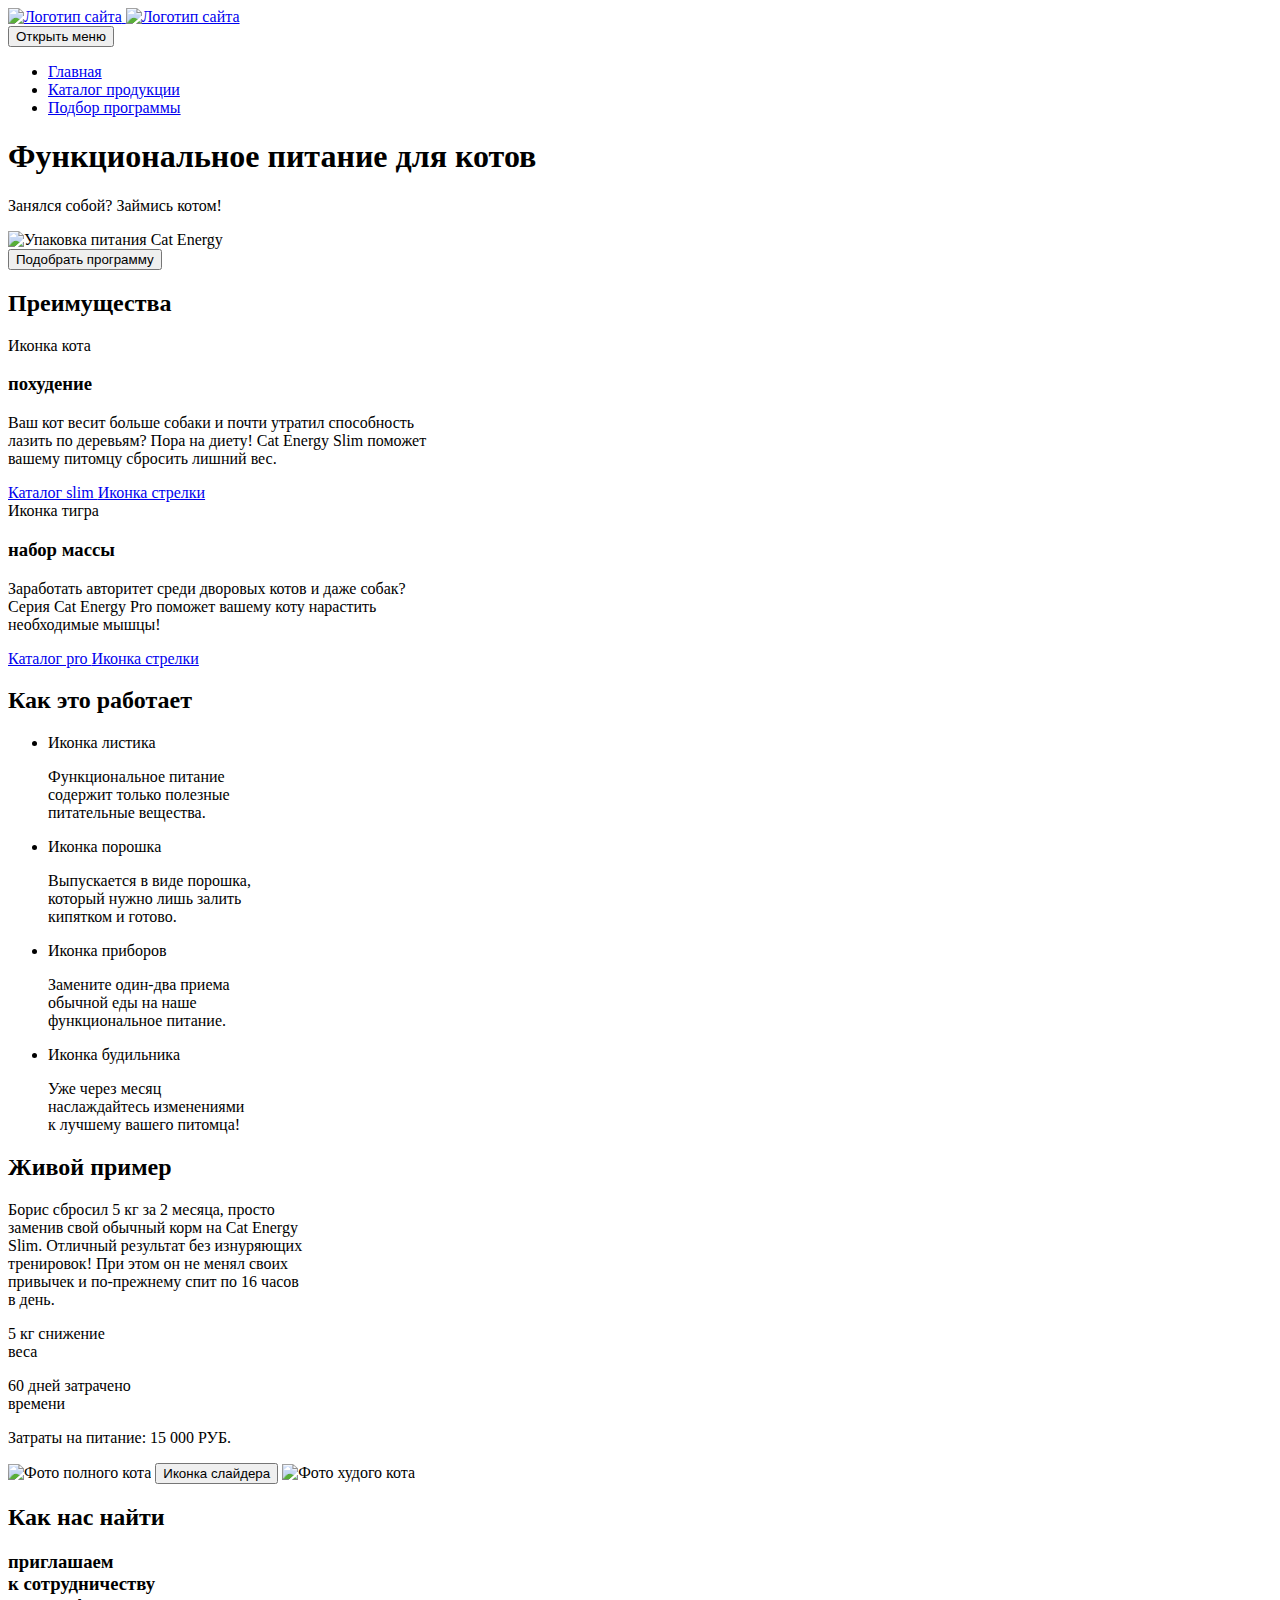
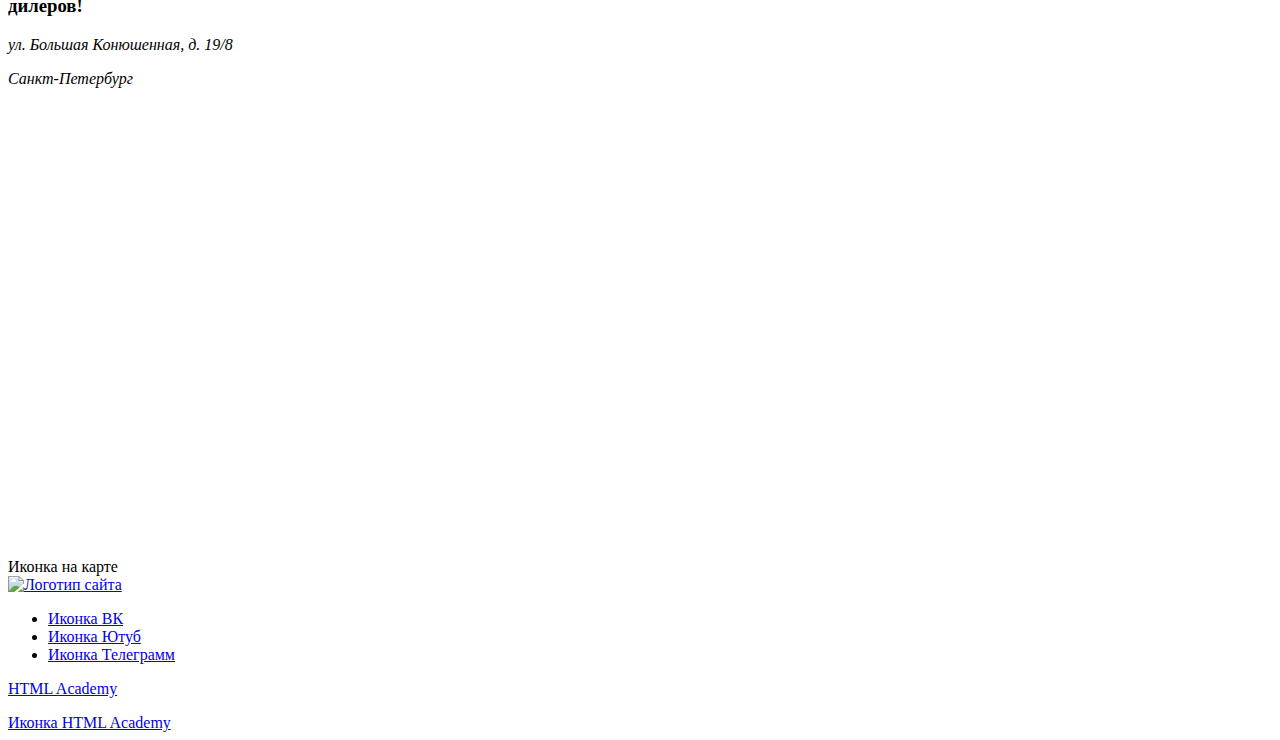
==== index.html @ 7147e9da "Deploying to gh-pages from @ sawkasilan/2473593-cat-energy-31@04523e1f7b448f9b821bcd25dfe76463a2d923" ====
<!DOCTYPE html><html class="page" lang="ru"><head><meta charset="UTF-8"><title>Cat Energy</title><meta name="viewport" content="width=device-width,initial-scale=1"><link rel="stylesheet" href="styles/styles.css"><script src="scripts/index.js" defer="defer"></script></head><body class="page__body"><header class="main-header"><a class="main-header__logo" href="https://htmlacademy.ru/intensive/adaptive"><img src="#" width="33" height="38" alt="Логотип сайта"> </a><a class="main-header__logo" href="https://htmlacademy.ru/intensive/adaptive"><img src="#" width="101" height="18" alt="Логотип сайта"></a><nav class="nav"><button class="nav-toggle" type="button"><span class="visually-hidden">Открыть меню</span></button><ul class="nav__list site-list"><li class="site-list__item site-list__item--current"><a class="site-list__link" href="#">Главная</a></li><li class="site-list__item"><a class="site-list__link" href="#">Каталог продукции</a></li><li class="site-list__item"><a class="site-list__link" href="#">Подбор программы</a></li></ul></nav></header><main class="main-container"><section class="hero"><div class="hero__container"><h1 class="hero__title">Функциональное питание для котов</h1><p class="hero__text">Занялся собой? Займись котом!</p><img class="hero__image" width="552" height="499" src="#" alt="Упаковка питания Cat Energy"></div><button class="hero__program-button button" type="button">Подобрать программу</button></section><section class="advantages"><h2 class="visually-hidden">Преимущества</h2><arcticle class="advantages__info"><div class="advantages__title-wrapper"><span class="visually-hidden">Иконка кота</span><h3 class="advantages__title">похудение</h3></div><p class="advantages__text index-text">Ваш кот весит больше собаки и почти утратил способность<br>лазить по деревьям? Пора на диету! Cat Energy Slim поможет<br>вашему питомцу сбросить лишний вес.</p><div class="advantages__link-wrapper"><a class="advantages__link-text" href="#">Каталог slim </a><a class="advantages__link-icon" href="#"><span class="visually-hidden">Иконка стрелки</span></a></div></arcticle><arcticle class="advantages__info"><div class="advantages__title-wrapper"><span class="visually-hidden">Иконка тигра</span><h3 class="advantages__title">набор массы</h3></div><p class="advantages__text index-text">Заработать авторитет среди дворовых котов и даже собак?<br>Серия Cat Energy Pro поможет вашему коту нарастить<br>необходимые мышцы!</p><div class="advantages__link-wrapper"><a class="advantages__link-text" href="#">Каталог pro </a><a class="advantages__link-icon" href="#"><span class="visually-hidden">Иконка стрелки</span></a></div></arcticle></section><section class="functions"><h2 class="functions__title index-title">Как это работает</h2><ul class="functions__list"><li class="functions__item"><div class="functions__icon"><span class="visually-hidden">Иконка листика</span></div><p class="functions__desc index-text">Функциональное питание<br>содержит только полезные<br>питательные вещества.</p></li><li class="functions__item"><div class="functions__icon"><span class="visually-hidden">Иконка порошка</span></div><p class="functions__desc index-text">Выпускается в виде порошка,<br>который нужно лишь залить<br>кипятком и готово.</p></li><li class="functions__item"><div class="functions__icon"><span class="visually-hidden">Иконка приборов</span></div><p class="functions__desc index-text">Замените один-два приема<br>обычной еды на наше<br>функциональное питание.</p></li><li class="functions__item"><div class="functions__icon"><span class="visually-hidden">Иконка будильника</span></div><p class="functions__desc index-text">Уже через месяц<br>наслаждайтесь изменениями<br>к лучшему вашего питомца!</p></li></ul></section><section class="example"><h2 class="example__title index-title">Живой пример</h2><p class="example__text index-text">Борис сбросил 5 кг за 2 месяца, просто<br>заменив свой обычный корм на Cat Energy<br>Slim. Отличный результат без изнуряющих<br>тренировок! При этом он не менял своих<br>привычек и по-прежнему спит по 16 часов<br>в день.</p><div class="example__results-wrapper"><p class="exapmle__results-text"><span class="example__results-text--bold">5 кг</span> снижение<br>веса</p><p class="exapmle__results-text"><span class="example__results-text--bold">60 дней</span> затрачено<br>времени</p></div><p class="example__price">Затраты на питание: 15 000 РУБ.</p><div class="example__slider"><img class="example__slider-image example__slider-image--thick" width="280" height="256" src="#" alt="Фото полного кота"> <button class="example__slider-button" type="button"><span class="visually-hidden">Иконка слайдера</span></button> <img class="example__slider-image example__slider-image--thin" width="280" height="256" src="#" alt="Фото худого кота"></div></section><section class="address"><h2 class="visually-hidden">Как нас найти</h2><div class="address__container"><h3 class="address__title">приглашаем<br>к сотрудничеству<br>дилеров!</h3><address class="address__text"><p class="address__street">ул. Большая Конюшенная, д. 19/8</p><p class="adress__city">Санкт-Петербург</p></address></div><iframe class="address__map" src="https://www.google.com/maps/embed?pb=!1m18!1m12!1m3!1d1998.603625719817!2d30.32047247732077!3d59.938719162093584!2m3!1f0!2f0!3f0!3m2!1i1024!2i768!4f13.1!3m3!1m2!1s0x4696310fca145cc1%3A0x42b32648d8238007!2z0JHQvtC70YzRiNCw0Y8g0JrQvtC90Y7RiNC10L3QvdCw0Y8g0YPQuy4sIDE5LzgsINCh0LDQvdC60YIt0J_QtdGC0LXRgNCx0YPRgNCzLCAxOTExODY!5e0!3m2!1sru!2sru!4v1713003276122!5m2!1sru!2sru" width="600" height="450" style="border:0;" allowfullscreen="" loading="lazy" referrerpolicy="no-referrer-when-downgrade"></iframe><div class="address__icon"><span class="visually-hidden">Иконка на карте</span></div></section><footer class="main-footer"><a class="main-footer__logo" href="https://htmlacademy.ru/intensive/adaptive"><img src="#" width="101" height="18" alt="Логотип сайта"></a><ul class="footer__social-list"><li class="footer__social-item"><a class="footer__social-link" href="#"><span class="visually-hidden">Иконка ВК</span></a></li><li class="footer__social-item"><a class="footer__social-link" href="#"><span class="visually-hidden">Иконка Ютуб</span></a></li><li class="footer__social-item"><a class="footer__social-link" href="#"><span class="visually-hidden">Иконка Телеграмм</span></a></li></ul><div class="main-footer__logo-htmlacademy"><a class="main-footer__logo-text-link" href="#"><p class="main-footer__logo-text">HTML Academy</p></a><a class="main-footer__logo-icon-link" href="#"><span class="visually-hidden">Иконка HTML Academy</span></a></div></footer></main></body></html>
---- styles/styles.css ----
.header{color:#fff;background-color:#639;padding:10px 15px}
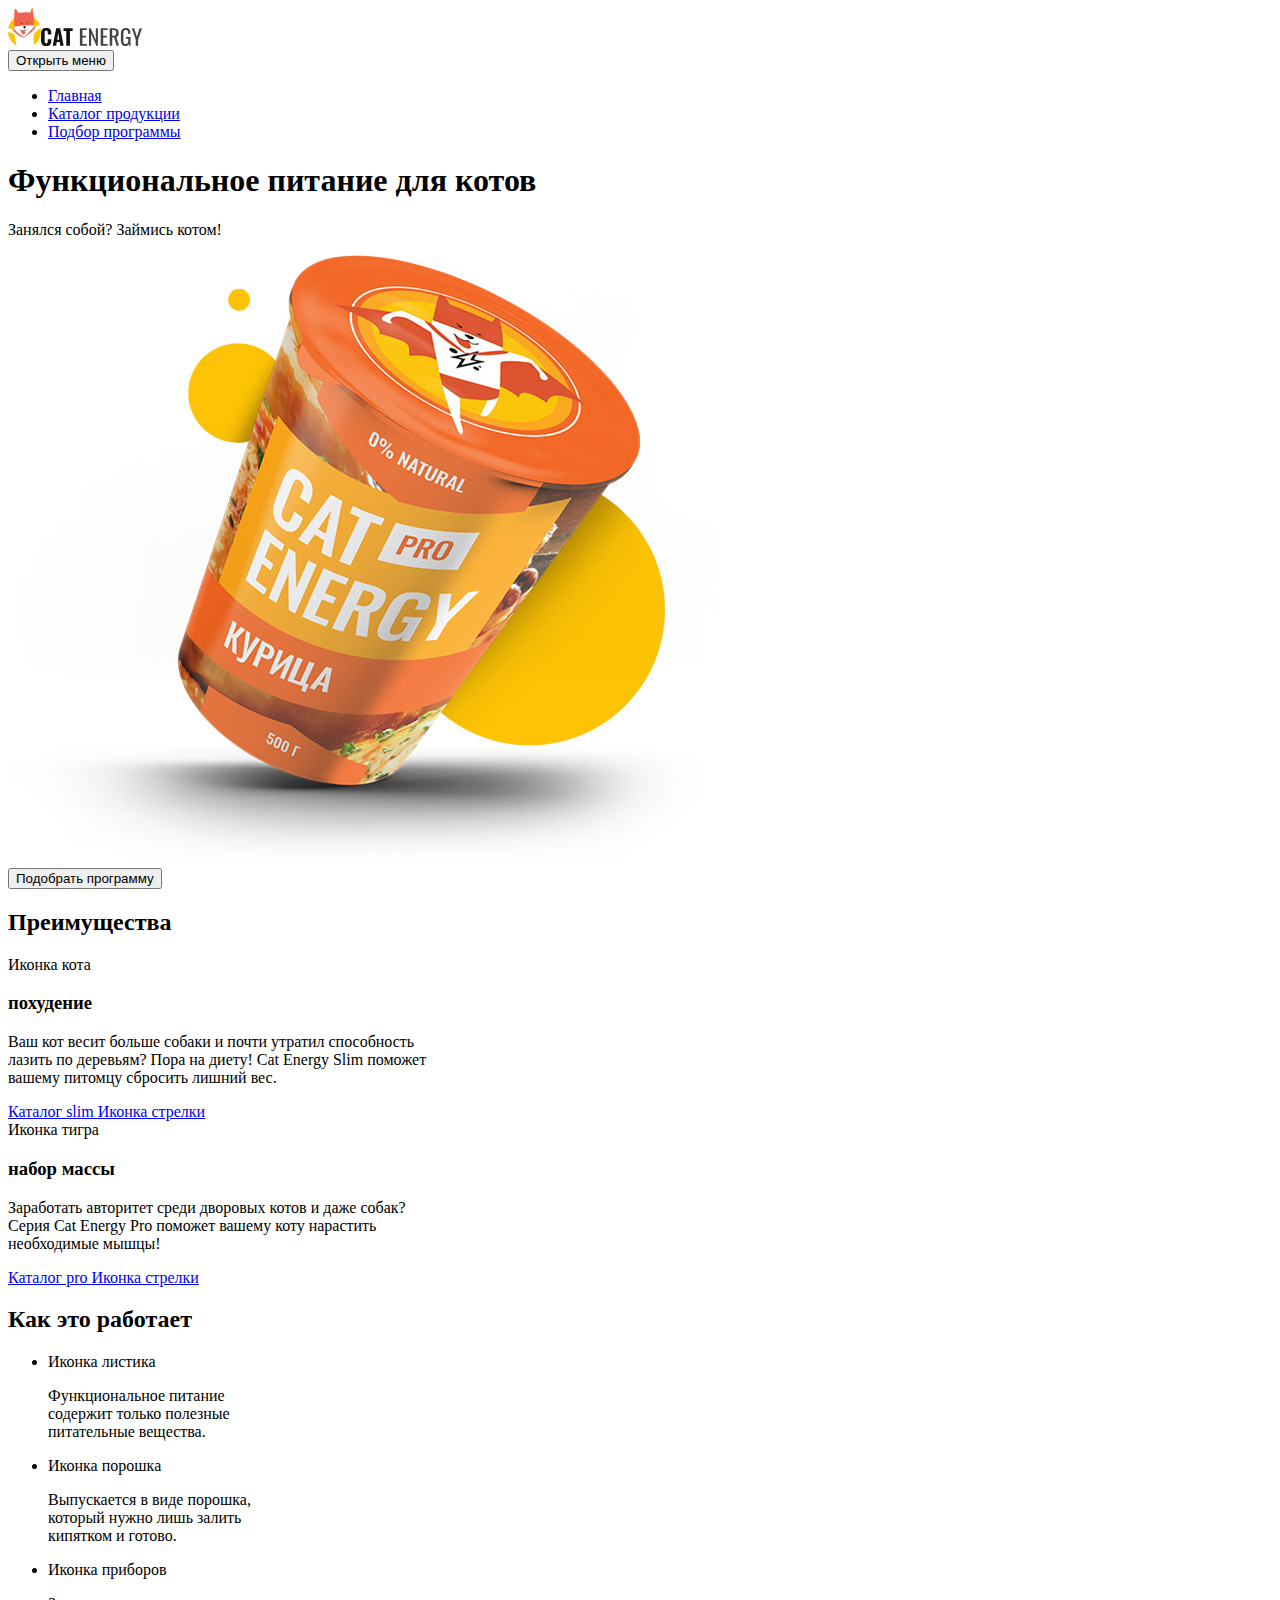
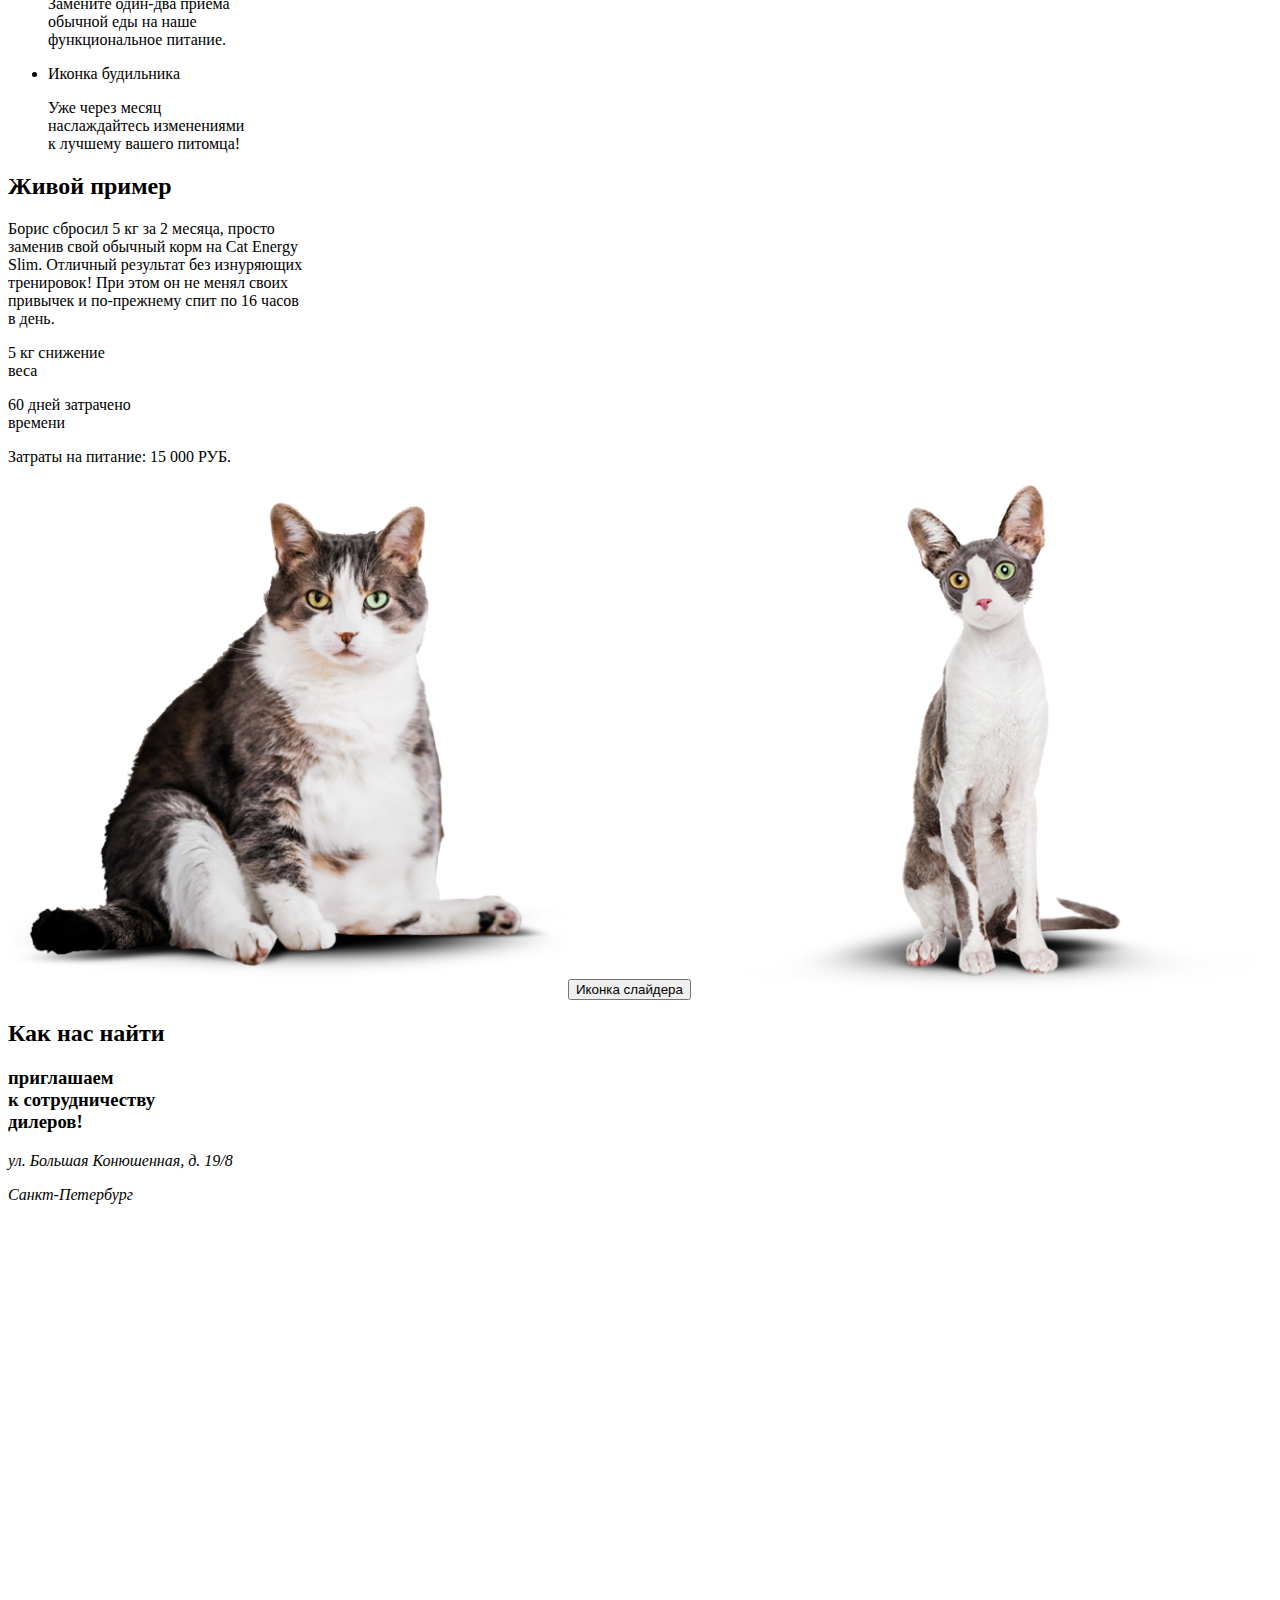
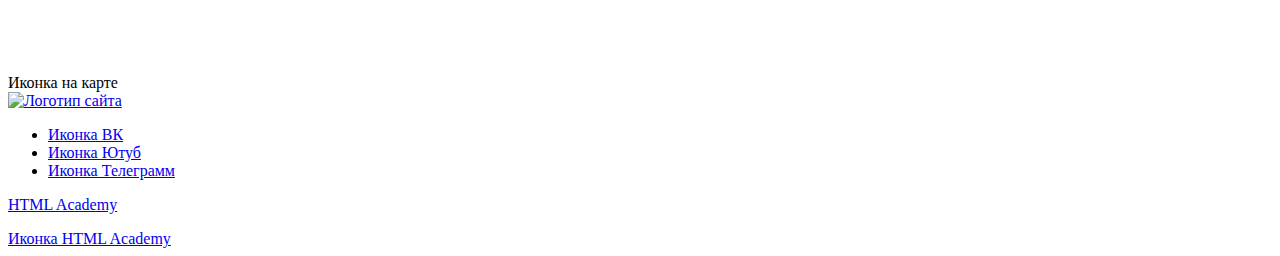
==== commit df6804a9: "Deploying to gh-pages from @ sawkasilan/2473593-cat-energy-31@634815ba56622f3313be277307c76e6f97c5e3" ====
--- a/index.html
+++ b/index.html
@@ -1 +1 @@
-<!DOCTYPE html><html class="page" lang="ru"><head><meta charset="UTF-8"><title>Cat Energy</title><meta name="viewport" content="width=device-width,initial-scale=1"><link rel="stylesheet" href="styles/styles.css"><script src="scripts/index.js" defer="defer"></script></head><body class="page__body"><header class="main-header"><a class="main-header__logo" href="https://htmlacademy.ru/intensive/adaptive"><img src="#" width="33" height="38" alt="Логотип сайта"> </a><a class="main-header__logo" href="https://htmlacademy.ru/intensive/adaptive"><img src="#" width="101" height="18" alt="Логотип сайта"></a><nav class="nav"><button class="nav-toggle" type="button"><span class="visually-hidden">Открыть меню</span></button><ul class="nav__list site-list"><li class="site-list__item site-list__item--current"><a class="site-list__link" href="#">Главная</a></li><li class="site-list__item"><a class="site-list__link" href="#">Каталог продукции</a></li><li class="site-list__item"><a class="site-list__link" href="#">Подбор программы</a></li></ul></nav></header><main class="main-container"><section class="hero"><div class="hero__container"><h1 class="hero__title">Функциональное питание для котов</h1><p class="hero__text">Занялся собой? Займись котом!</p><img class="hero__image" width="552" height="499" src="#" alt="Упаковка питания Cat Energy"></div><button class="hero__program-button button" type="button">Подобрать программу</button></section><section class="advantages"><h2 class="visually-hidden">Преимущества</h2><arcticle class="advantages__info"><div class="advantages__title-wrapper"><span class="visually-hidden">Иконка кота</span><h3 class="advantages__title">похудение</h3></div><p class="advantages__text index-text">Ваш кот весит больше собаки и почти утратил способность<br>лазить по деревьям? Пора на диету! Cat Energy Slim поможет<br>вашему питомцу сбросить лишний вес.</p><div class="advantages__link-wrapper"><a class="advantages__link-text" href="#">Каталог slim </a><a class="advantages__link-icon" href="#"><span class="visually-hidden">Иконка стрелки</span></a></div></arcticle><arcticle class="advantages__info"><div class="advantages__title-wrapper"><span class="visually-hidden">Иконка тигра</span><h3 class="advantages__title">набор массы</h3></div><p class="advantages__text index-text">Заработать авторитет среди дворовых котов и даже собак?<br>Серия Cat Energy Pro поможет вашему коту нарастить<br>необходимые мышцы!</p><div class="advantages__link-wrapper"><a class="advantages__link-text" href="#">Каталог pro </a><a class="advantages__link-icon" href="#"><span class="visually-hidden">Иконка стрелки</span></a></div></arcticle></section><section class="functions"><h2 class="functions__title index-title">Как это работает</h2><ul class="functions__list"><li class="functions__item"><div class="functions__icon"><span class="visually-hidden">Иконка листика</span></div><p class="functions__desc index-text">Функциональное питание<br>содержит только полезные<br>питательные вещества.</p></li><li class="functions__item"><div class="functions__icon"><span class="visually-hidden">Иконка порошка</span></div><p class="functions__desc index-text">Выпускается в виде порошка,<br>который нужно лишь залить<br>кипятком и готово.</p></li><li class="functions__item"><div class="functions__icon"><span class="visually-hidden">Иконка приборов</span></div><p class="functions__desc index-text">Замените один-два приема<br>обычной еды на наше<br>функциональное питание.</p></li><li class="functions__item"><div class="functions__icon"><span class="visually-hidden">Иконка будильника</span></div><p class="functions__desc index-text">Уже через месяц<br>наслаждайтесь изменениями<br>к лучшему вашего питомца!</p></li></ul></section><section class="example"><h2 class="example__title index-title">Живой пример</h2><p class="example__text index-text">Борис сбросил 5 кг за 2 месяца, просто<br>заменив свой обычный корм на Cat Energy<br>Slim. Отличный результат без изнуряющих<br>тренировок! При этом он не менял своих<br>привычек и по-прежнему спит по 16 часов<br>в день.</p><div class="example__results-wrapper"><p class="exapmle__results-text"><span class="example__results-text--bold">5 кг</span> снижение<br>веса</p><p class="exapmle__results-text"><span class="example__results-text--bold">60 дней</span> затрачено<br>времени</p></div><p class="example__price">Затраты на питание: 15 000 РУБ.</p><div class="example__slider"><img class="example__slider-image example__slider-image--thick" width="280" height="256" src="#" alt="Фото полного кота"> <button class="example__slider-button" type="button"><span class="visually-hidden">Иконка слайдера</span></button> <img class="example__slider-image example__slider-image--thin" width="280" height="256" src="#" alt="Фото худого кота"></div></section><section class="address"><h2 class="visually-hidden">Как нас найти</h2><div class="address__container"><h3 class="address__title">приглашаем<br>к сотрудничеству<br>дилеров!</h3><address class="address__text"><p class="address__street">ул. Большая Конюшенная, д. 19/8</p><p class="adress__city">Санкт-Петербург</p></address></div><iframe class="address__map" src="https://www.google.com/maps/embed?pb=!1m18!1m12!1m3!1d1998.603625719817!2d30.32047247732077!3d59.938719162093584!2m3!1f0!2f0!3f0!3m2!1i1024!2i768!4f13.1!3m3!1m2!1s0x4696310fca145cc1%3A0x42b32648d8238007!2z0JHQvtC70YzRiNCw0Y8g0JrQvtC90Y7RiNC10L3QvdCw0Y8g0YPQuy4sIDE5LzgsINCh0LDQvdC60YIt0J_QtdGC0LXRgNCx0YPRgNCzLCAxOTExODY!5e0!3m2!1sru!2sru!4v1713003276122!5m2!1sru!2sru" width="600" height="450" style="border:0;" allowfullscreen="" loading="lazy" referrerpolicy="no-referrer-when-downgrade"></iframe><div class="address__icon"><span class="visually-hidden">Иконка на карте</span></div></section><footer class="main-footer"><a class="main-footer__logo" href="https://htmlacademy.ru/intensive/adaptive"><img src="#" width="101" height="18" alt="Логотип сайта"></a><ul class="footer__social-list"><li class="footer__social-item"><a class="footer__social-link" href="#"><span class="visually-hidden">Иконка ВК</span></a></li><li class="footer__social-item"><a class="footer__social-link" href="#"><span class="visually-hidden">Иконка Ютуб</span></a></li><li class="footer__social-item"><a class="footer__social-link" href="#"><span class="visually-hidden">Иконка Телеграмм</span></a></li></ul><div class="main-footer__logo-htmlacademy"><a class="main-footer__logo-text-link" href="#"><p class="main-footer__logo-text">HTML Academy</p></a><a class="main-footer__logo-icon-link" href="#"><span class="visually-hidden">Иконка HTML Academy</span></a></div></footer></main></body></html>+<!DOCTYPE html><html class="page" lang="ru"><head><meta charset="UTF-8"><title>Cat Energy</title><meta name="viewport" content="width=device-width,initial-scale=1"><link rel="icon" href="favicon.ico"><!-- 32×32 --><link rel="icon" href="favicons/icon.svg" type="image/svg+xml"><link rel="apple-touch-icon" href="favicons/150.png"><!-- 150×150 --><link rel="manifest" href="manifest.webmanifest"><link rel="stylesheet" href="styles/styles.css"><script src="scripts/index.js" defer="defer"></script></head><body class="page__body"><header class="main-header"><a class="main-header__logo" href="https://htmlacademy.ru/intensive/adaptive"><picture><source width="70" height="59" media="(min-width: 1440px)" type="images/svg+xml" srcset="images/header-image/logo-desktop@2x.svg"><source width="60" height="50" type="images/svg+xml" media="(min-width: 768px)" srcset="images/header-image/logo-tablet@2x.svg"><img src="images/header-image/logo-mobile@2x.svg" width="33" height="38" alt="Логотип сайта"></picture></a><a class="main-header__logo" href="https://htmlacademy.ru/intensive/adaptive"><img src="images/header-image/logo-text@2x.svg" width="101" height="18" alt="Логотип сайта"></a><nav class="nav"><button class="nav-toggle" type="button"><span class="visually-hidden">Открыть меню</span></button><ul class="nav__list site-list"><li class="site-list__item site-list__item--current"><a class="site-list__link" href="index.html">Главная</a></li><li class="site-list__item"><a class="site-list__link" href="catalog.html">Каталог продукции</a></li><li class="site-list__item"><a class="site-list__link" href="#">Подбор программы</a></li></ul></nav></header><main class="main-container"><section class="hero"><div class="hero__container"><h1 class="hero__title">Функциональное питание для котов</h1><p class="hero__text">Занялся собой? Займись котом!</p><picture><source width="552" height="499" media="(min-width: 1440px)" type="image/png" srcset="images/promo-image/promo-can-desktop@2x@1x.png, images/promo-image/promo-can-desktop@2x@2x.png 2x"><source width="709" height="609" media="(min-width: 768px)" type="image/png" srcset="images/promo-image/promo-can-tablet@2x@1x.png, images/promo-image/promo-can-tablet@2x@2x.png 2x"><img class="hero__image" width="280" height="270" src="images/promo-image/promo-can-mobile@2x@1x.png" srcset="images/promo-image/promo-can-mobile@2x@2x.png 2x" alt="Упаковка питания Cat Energy"></picture></div><button class="hero__program-button button" type="button">Подобрать программу</button></section><section class="advantages"><h2 class="visually-hidden">Преимущества</h2><arcticle class="advantages__info"><div class="advantages__title-wrapper"><span class="visually-hidden">Иконка кота</span><h3 class="advantages__title">похудение</h3></div><p class="advantages__text index-text">Ваш кот весит больше собаки и почти утратил способность<br>лазить по деревьям? Пора на диету! Cat Energy Slim поможет<br>вашему питомцу сбросить лишний вес.</p><div class="advantages__link-wrapper"><a class="advantages__link-text" href="#">Каталог slim </a><a class="advantages__link-icon" href="#"><span class="visually-hidden">Иконка стрелки</span></a></div></arcticle><arcticle class="advantages__info"><div class="advantages__title-wrapper"><span class="visually-hidden">Иконка тигра</span><h3 class="advantages__title">набор массы</h3></div><p class="advantages__text index-text">Заработать авторитет среди дворовых котов и даже собак?<br>Серия Cat Energy Pro поможет вашему коту нарастить<br>необходимые мышцы!</p><div class="advantages__link-wrapper"><a class="advantages__link-text" href="#">Каталог pro </a><a class="advantages__link-icon" href="#"><span class="visually-hidden">Иконка стрелки</span></a></div></arcticle></section><section class="functions"><h2 class="functions__title index-title">Как это работает</h2><ul class="functions__list"><li class="functions__item"><div class="functions__icon"><span class="visually-hidden">Иконка листика</span></div><p class="functions__desc index-text">Функциональное питание<br>содержит только полезные<br>питательные вещества.</p></li><li class="functions__item"><div class="functions__icon"><span class="visually-hidden">Иконка порошка</span></div><p class="functions__desc index-text">Выпускается в виде порошка,<br>который нужно лишь залить<br>кипятком и готово.</p></li><li class="functions__item"><div class="functions__icon"><span class="visually-hidden">Иконка приборов</span></div><p class="functions__desc index-text">Замените один-два приема<br>обычной еды на наше<br>функциональное питание.</p></li><li class="functions__item"><div class="functions__icon"><span class="visually-hidden">Иконка будильника</span></div><p class="functions__desc index-text">Уже через месяц<br>наслаждайтесь изменениями<br>к лучшему вашего питомца!</p></li></ul></section><section class="example"><h2 class="example__title index-title">Живой пример</h2><p class="example__text index-text">Борис сбросил 5 кг за 2 месяца, просто<br>заменив свой обычный корм на Cat Energy<br>Slim. Отличный результат без изнуряющих<br>тренировок! При этом он не менял своих<br>привычек и по-прежнему спит по 16 часов<br>в день.</p><div class="example__results-wrapper"><p class="exapmle__results-text"><span class="example__results-number">5 кг</span> снижение<br>веса</p><p class="exapmle__results-text"><span class="example__results-number">60 дней</span> затрачено<br>времени</p></div><p class="example__price">Затраты на питание: 15 000 РУБ.</p><div class="example__slider"><picture><source width="560" height="512" media="(min-width: 768px)" type="image/png" srcset="images/example-image/cat-thick-tablet@2x@1x.png, images/example-image/cat-thick-tablet@2x@2x.png 2x"><img class="example__slider-image example__slider-image--thick" width="280" height="256" src="images/example-image/cat-thick-mobile@2x@1x.png" srcset="images/example-image/cat-thick-mobile@2x@2x.png 2x" alt="Фото полного кота"></picture><button class="example__slider-button" type="button"><span class="visually-hidden">Иконка слайдера</span></button><picture><source width="560" height="512" media="(min-width: 768px)" type="image/png" srcset="images/example-image/cat-thin-tablet@2x@1x.png, images/example-image/cat-thin-tablet@2x@2x.png 2x"><img class="example__slider-image example__slider-image--thin" width="280" height="256" src="images/example-image/cat-thin-mobile@2x@1x.png" srcset="images/example-image/cat-thin-mobile@2x@2x.png 2x" alt="Фото худого кота"></picture></div></section><section class="address"><h2 class="visually-hidden">Как нас найти</h2><div class="address__container"><h3 class="address__title">приглашаем<br>к сотрудничеству<br>дилеров!</h3><address class="address__text"><p class="address__street">ул. Большая Конюшенная, д. 19/8</p><p class="adress__city">Санкт-Петербург</p></address></div><iframe class="address__map" src="https://www.google.com/maps/embed?pb=!1m18!1m12!1m3!1d1998.603625719817!2d30.32047247732077!3d59.938719162093584!2m3!1f0!2f0!3f0!3m2!1i1024!2i768!4f13.1!3m3!1m2!1s0x4696310fca145cc1%3A0x42b32648d8238007!2z0JHQvtC70YzRiNCw0Y8g0JrQvtC90Y7RiNC10L3QvdCw0Y8g0YPQuy4sIDE5LzgsINCh0LDQvdC60YIt0J_QtdGC0LXRgNCx0YPRgNCzLCAxOTExODY!5e0!3m2!1sru!2sru!4v1713003276122!5m2!1sru!2sru" width="600" height="450" style="border:0;" allowfullscreen="" loading="lazy" referrerpolicy="no-referrer-when-downgrade"></iframe><div class="address__icon"><span class="visually-hidden">Иконка на карте</span></div></section><footer class="main-footer"><a class="main-footer__logo" href="https://htmlacademy.ru/intensive/adaptive"><img src="#" width="101" height="18" alt="Логотип сайта"></a><ul class="footer__social-list"><li class="footer__social-item"><a class="footer__social-link" href="#"><span class="visually-hidden">Иконка ВК</span></a></li><li class="footer__social-item"><a class="footer__social-link" href="#"><span class="visually-hidden">Иконка Ютуб</span></a></li><li class="footer__social-item"><a class="footer__social-link" href="#"><span class="visually-hidden">Иконка Телеграмм</span></a></li></ul><div class="main-footer__logo-htmlacademy"><a class="main-footer__logo-text-link" href="#"><p class="main-footer__logo-text">HTML Academy</p></a><a class="main-footer__logo-icon-link" href="#"><span class="visually-hidden">Иконка HTML Academy</span></a></div></footer></main></body></html>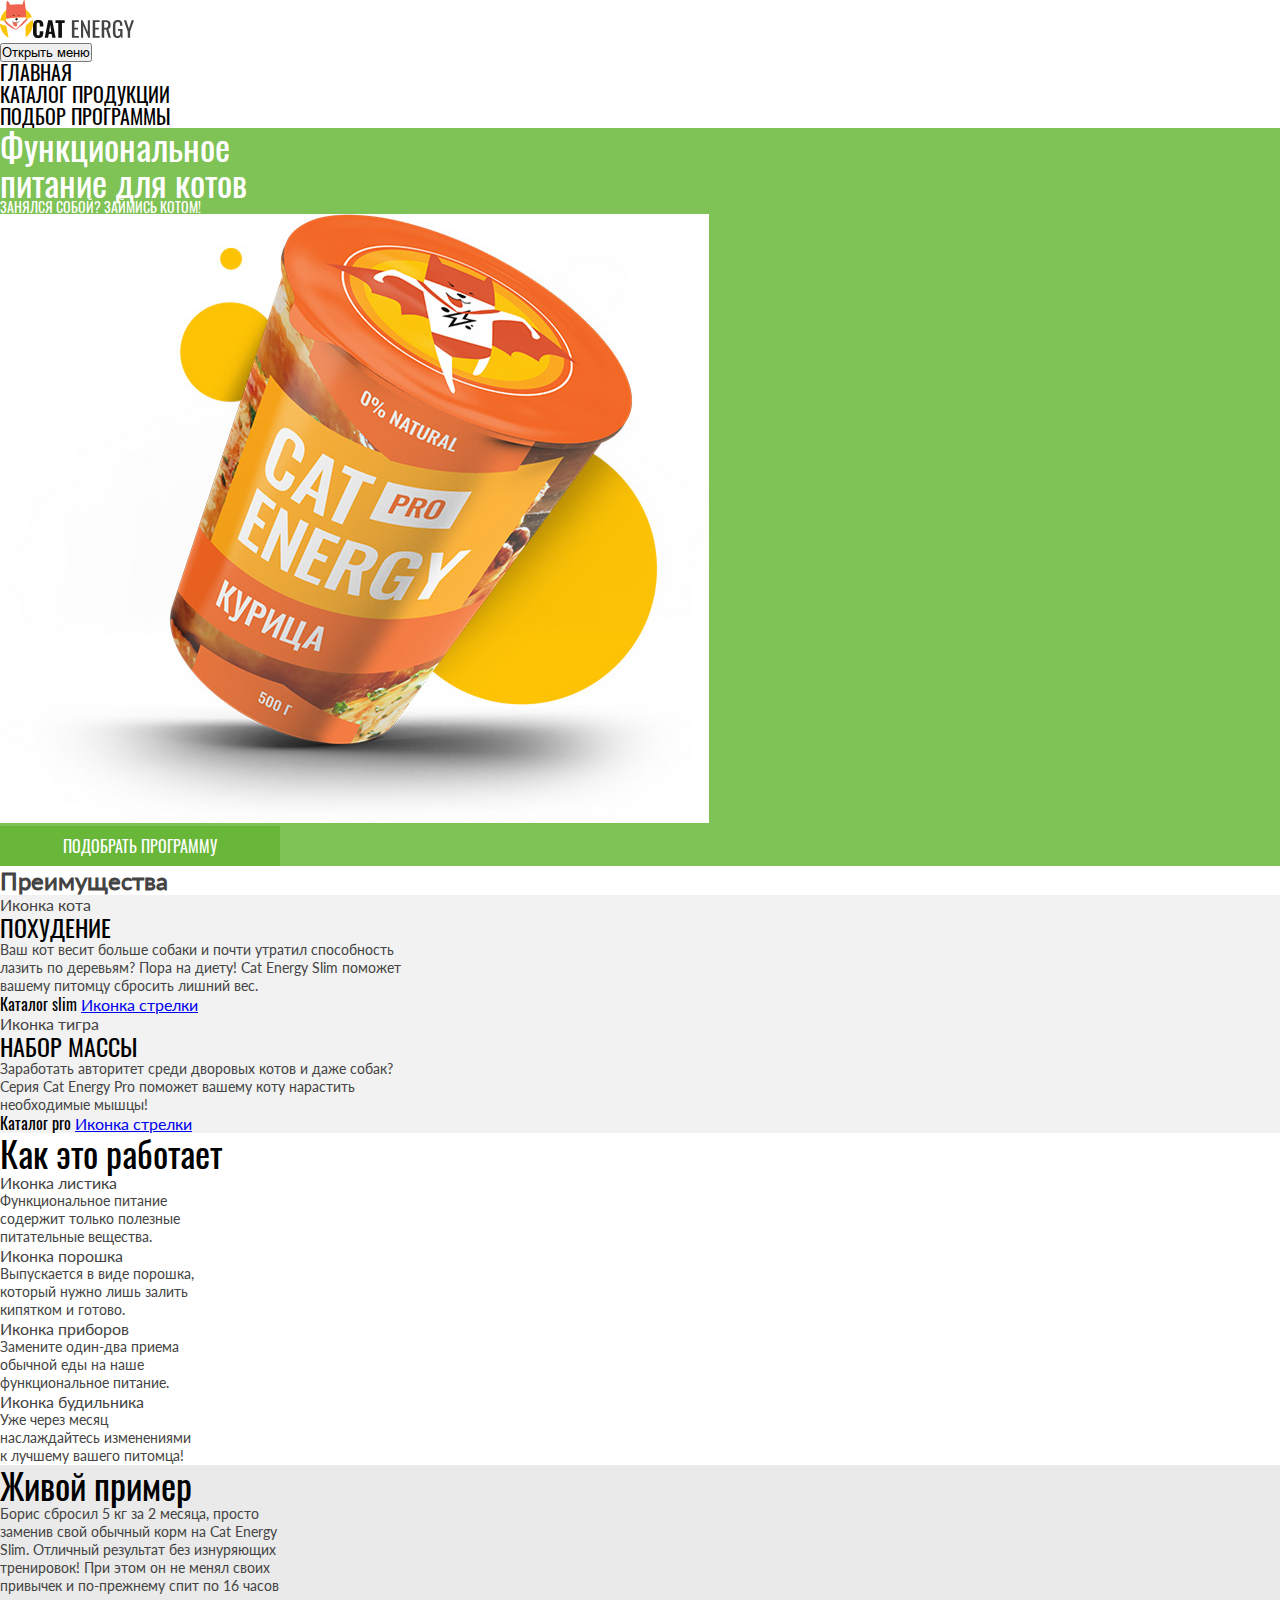
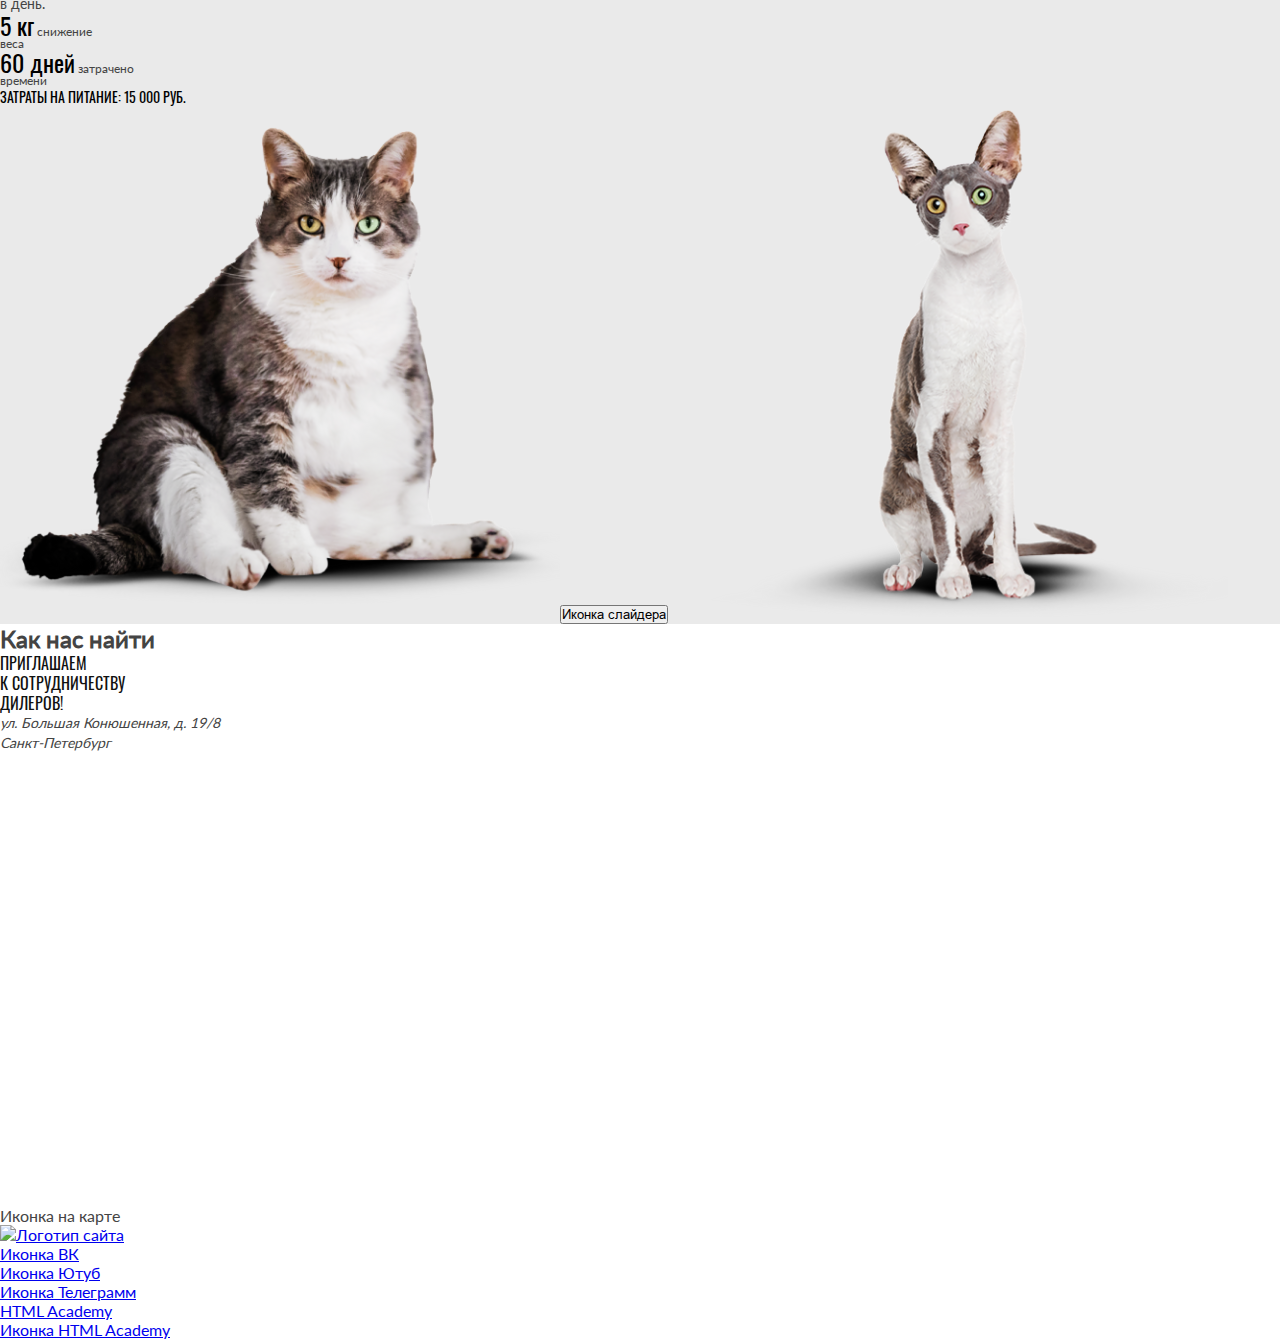
==== commit 7bd17bbd: "Deploying to gh-pages from @ sawkasilan/2473593-cat-energy-31@7cd3480d1af375053ea47018b5ecd56474ca5c" ====
--- a/index.html
+++ b/index.html
@@ -1 +1 @@
-<!DOCTYPE html><html class="page" lang="ru"><head><meta charset="UTF-8"><title>Cat Energy</title><meta name="viewport" content="width=device-width,initial-scale=1"><link rel="icon" href="favicon.ico"><!-- 32×32 --><link rel="icon" href="favicons/icon.svg" type="image/svg+xml"><link rel="apple-touch-icon" href="favicons/150.png"><!-- 150×150 --><link rel="manifest" href="manifest.webmanifest"><link rel="stylesheet" href="styles/styles.css"><script src="scripts/index.js" defer="defer"></script></head><body class="page__body"><header class="main-header"><a class="main-header__logo" href="https://htmlacademy.ru/intensive/adaptive"><picture><source width="70" height="59" media="(min-width: 1440px)" type="images/svg+xml" srcset="images/header-image/logo-desktop@2x.svg"><source width="60" height="50" type="images/svg+xml" media="(min-width: 768px)" srcset="images/header-image/logo-tablet@2x.svg"><img src="images/header-image/logo-mobile@2x.svg" width="33" height="38" alt="Логотип сайта"></picture></a><a class="main-header__logo" href="https://htmlacademy.ru/intensive/adaptive"><img src="images/header-image/logo-text@2x.svg" width="101" height="18" alt="Логотип сайта"></a><nav class="nav"><button class="nav-toggle" type="button"><span class="visually-hidden">Открыть меню</span></button><ul class="nav__list site-list"><li class="site-list__item site-list__item--current"><a class="site-list__link" href="index.html">Главная</a></li><li class="site-list__item"><a class="site-list__link" href="catalog.html">Каталог продукции</a></li><li class="site-list__item"><a class="site-list__link" href="#">Подбор программы</a></li></ul></nav></header><main class="main-container"><section class="hero"><div class="hero__container"><h1 class="hero__title">Функциональное питание для котов</h1><p class="hero__text">Занялся собой? Займись котом!</p><picture><source width="552" height="499" media="(min-width: 1440px)" type="image/png" srcset="images/promo-image/promo-can-desktop@2x@1x.png, images/promo-image/promo-can-desktop@2x@2x.png 2x"><source width="709" height="609" media="(min-width: 768px)" type="image/png" srcset="images/promo-image/promo-can-tablet@2x@1x.png, images/promo-image/promo-can-tablet@2x@2x.png 2x"><img class="hero__image" width="280" height="270" src="images/promo-image/promo-can-mobile@2x@1x.png" srcset="images/promo-image/promo-can-mobile@2x@2x.png 2x" alt="Упаковка питания Cat Energy"></picture></div><button class="hero__program-button button" type="button">Подобрать программу</button></section><section class="advantages"><h2 class="visually-hidden">Преимущества</h2><arcticle class="advantages__info"><div class="advantages__title-wrapper"><span class="visually-hidden">Иконка кота</span><h3 class="advantages__title">похудение</h3></div><p class="advantages__text index-text">Ваш кот весит больше собаки и почти утратил способность<br>лазить по деревьям? Пора на диету! Cat Energy Slim поможет<br>вашему питомцу сбросить лишний вес.</p><div class="advantages__link-wrapper"><a class="advantages__link-text" href="#">Каталог slim </a><a class="advantages__link-icon" href="#"><span class="visually-hidden">Иконка стрелки</span></a></div></arcticle><arcticle class="advantages__info"><div class="advantages__title-wrapper"><span class="visually-hidden">Иконка тигра</span><h3 class="advantages__title">набор массы</h3></div><p class="advantages__text index-text">Заработать авторитет среди дворовых котов и даже собак?<br>Серия Cat Energy Pro поможет вашему коту нарастить<br>необходимые мышцы!</p><div class="advantages__link-wrapper"><a class="advantages__link-text" href="#">Каталог pro </a><a class="advantages__link-icon" href="#"><span class="visually-hidden">Иконка стрелки</span></a></div></arcticle></section><section class="functions"><h2 class="functions__title index-title">Как это работает</h2><ul class="functions__list"><li class="functions__item"><div class="functions__icon"><span class="visually-hidden">Иконка листика</span></div><p class="functions__desc index-text">Функциональное питание<br>содержит только полезные<br>питательные вещества.</p></li><li class="functions__item"><div class="functions__icon"><span class="visually-hidden">Иконка порошка</span></div><p class="functions__desc index-text">Выпускается в виде порошка,<br>который нужно лишь залить<br>кипятком и готово.</p></li><li class="functions__item"><div class="functions__icon"><span class="visually-hidden">Иконка приборов</span></div><p class="functions__desc index-text">Замените один-два приема<br>обычной еды на наше<br>функциональное питание.</p></li><li class="functions__item"><div class="functions__icon"><span class="visually-hidden">Иконка будильника</span></div><p class="functions__desc index-text">Уже через месяц<br>наслаждайтесь изменениями<br>к лучшему вашего питомца!</p></li></ul></section><section class="example"><h2 class="example__title index-title">Живой пример</h2><p class="example__text index-text">Борис сбросил 5 кг за 2 месяца, просто<br>заменив свой обычный корм на Cat Energy<br>Slim. Отличный результат без изнуряющих<br>тренировок! При этом он не менял своих<br>привычек и по-прежнему спит по 16 часов<br>в день.</p><div class="example__results-wrapper"><p class="exapmle__results-text"><span class="example__results-number">5 кг</span> снижение<br>веса</p><p class="exapmle__results-text"><span class="example__results-number">60 дней</span> затрачено<br>времени</p></div><p class="example__price">Затраты на питание: 15 000 РУБ.</p><div class="example__slider"><picture><source width="560" height="512" media="(min-width: 768px)" type="image/png" srcset="images/example-image/cat-thick-tablet@2x@1x.png, images/example-image/cat-thick-tablet@2x@2x.png 2x"><img class="example__slider-image example__slider-image--thick" width="280" height="256" src="images/example-image/cat-thick-mobile@2x@1x.png" srcset="images/example-image/cat-thick-mobile@2x@2x.png 2x" alt="Фото полного кота"></picture><button class="example__slider-button" type="button"><span class="visually-hidden">Иконка слайдера</span></button><picture><source width="560" height="512" media="(min-width: 768px)" type="image/png" srcset="images/example-image/cat-thin-tablet@2x@1x.png, images/example-image/cat-thin-tablet@2x@2x.png 2x"><img class="example__slider-image example__slider-image--thin" width="280" height="256" src="images/example-image/cat-thin-mobile@2x@1x.png" srcset="images/example-image/cat-thin-mobile@2x@2x.png 2x" alt="Фото худого кота"></picture></div></section><section class="address"><h2 class="visually-hidden">Как нас найти</h2><div class="address__container"><h3 class="address__title">приглашаем<br>к сотрудничеству<br>дилеров!</h3><address class="address__text"><p class="address__street">ул. Большая Конюшенная, д. 19/8</p><p class="adress__city">Санкт-Петербург</p></address></div><iframe class="address__map" src="https://www.google.com/maps/embed?pb=!1m18!1m12!1m3!1d1998.603625719817!2d30.32047247732077!3d59.938719162093584!2m3!1f0!2f0!3f0!3m2!1i1024!2i768!4f13.1!3m3!1m2!1s0x4696310fca145cc1%3A0x42b32648d8238007!2z0JHQvtC70YzRiNCw0Y8g0JrQvtC90Y7RiNC10L3QvdCw0Y8g0YPQuy4sIDE5LzgsINCh0LDQvdC60YIt0J_QtdGC0LXRgNCx0YPRgNCzLCAxOTExODY!5e0!3m2!1sru!2sru!4v1713003276122!5m2!1sru!2sru" width="600" height="450" style="border:0;" allowfullscreen="" loading="lazy" referrerpolicy="no-referrer-when-downgrade"></iframe><div class="address__icon"><span class="visually-hidden">Иконка на карте</span></div></section><footer class="main-footer"><a class="main-footer__logo" href="https://htmlacademy.ru/intensive/adaptive"><img src="#" width="101" height="18" alt="Логотип сайта"></a><ul class="footer__social-list"><li class="footer__social-item"><a class="footer__social-link" href="#"><span class="visually-hidden">Иконка ВК</span></a></li><li class="footer__social-item"><a class="footer__social-link" href="#"><span class="visually-hidden">Иконка Ютуб</span></a></li><li class="footer__social-item"><a class="footer__social-link" href="#"><span class="visually-hidden">Иконка Телеграмм</span></a></li></ul><div class="main-footer__logo-htmlacademy"><a class="main-footer__logo-text-link" href="#"><p class="main-footer__logo-text">HTML Academy</p></a><a class="main-footer__logo-icon-link" href="#"><span class="visually-hidden">Иконка HTML Academy</span></a></div></footer></main></body></html>+<!DOCTYPE html><html class="page" lang="ru"><head><meta charset="UTF-8"><title>Cat Energy</title><meta name="viewport" content="width=device-width,initial-scale=1"><!-- 32×32 --><link rel="icon" href="favicons/icon.svg" type="image/svg+xml"><link rel="apple-touch-icon" href="favicons/150.png"><link rel="icon" href="favicon.ico"><!-- 150×150 --><link rel="manifest" href="manifest.webmanifest"><link rel="stylesheet" href="styles/styles.css"><script src="scripts/index.js" defer="defer"></script></head><body class="page__body"><header class="main-header"><a class="main-header__logo" href="https://htmlacademy.ru/intensive/adaptive"><picture><source width="70" height="59" media="(min-width: 1440px)" type="images/svg+xml" srcset="images/header/logo-desktop@2x.svg"><source width="60" height="50" type="images/svg+xml" media="(min-width: 768px)" srcset="images/header/logo-tablet@2x.svg"><img src="images/header/logo-mobile@2x.svg" width="33" height="38" alt="Логотип сайта"></picture></a><a class="main-header__logo" href="https://htmlacademy.ru/intensive/adaptive"><img src="images/header/logo-text@2x.svg" width="101" height="18" alt="Логотип сайта"></a><nav class="nav"><button class="nav-toggle nav-toggle--open" type="button"><span class="visually-hidden">Открыть меню</span></button><ul class="nav__list site-list"><li class="site-list__item site-list__item--current"><a class="site-list__link" href="index.html">Главная</a></li><li class="site-list__item"><a class="site-list__link" href="catalog.html">Каталог продукции</a></li><li class="site-list__item"><a class="site-list__link" href="#">Подбор программы</a></li></ul></nav></header><main class="main-container"><section class="hero"><div class="hero__container"><h1 class="hero__title">Функциональное<br>питание для котов</h1><p class="hero__text">Занялся собой? Займись котом!</p><picture><source width="552" height="499" media="(min-width: 1440px)" type="image/png" srcset="images/promo-image/promo-can-desktop@2x@1x.png, images/promo-image/promo-can-desktop@2x@2x.png 2x"><source width="709" height="609" media="(min-width: 768px)" type="image/png" srcset="images/promo-image/promo-can-tablet@2x@1x.png, images/promo-image/promo-can-tablet@2x@2x.png 2x"><img class="hero__image" width="280" height="270" src="images/promo-image/promo-can-mobile@2x@1x.png" srcset="images/promo-image/promo-can-mobile@2x@2x.png 2x" alt="Упаковка питания Cat Energy"></picture></div><button class="hero__program-button button" type="button">Подобрать программу</button></section><section class="advantages"><h2 class="visually-hidden">Преимущества</h2><arcticle class="advantages__info"><div class="advantages__title-wrapper"><span class="visually-hidden">Иконка кота</span><h3 class="advantages__title">похудение</h3></div><p class="advantages__text index-text">Ваш кот весит больше собаки и почти утратил способность<br>лазить по деревьям? Пора на диету! Cat Energy Slim поможет<br>вашему питомцу сбросить лишний вес.</p><div class="advantages__link-wrapper"><a class="advantages__link-text" href="#">Каталог slim </a><a class="advantages__link-icon" href="#"><span class="visually-hidden">Иконка стрелки</span></a></div></arcticle><arcticle class="advantages__info"><div class="advantages__title-wrapper"><span class="visually-hidden">Иконка тигра</span><h3 class="advantages__title">набор массы</h3></div><p class="advantages__text index-text">Заработать авторитет среди дворовых котов и даже собак?<br>Серия Cat Energy Pro поможет вашему коту нарастить<br>необходимые мышцы!</p><div class="advantages__link-wrapper"><a class="advantages__link-text" href="#">Каталог pro </a><a class="advantages__link-icon" href="#"><span class="visually-hidden">Иконка стрелки</span></a></div></arcticle></section><section class="functions"><h2 class="functions__title">Как это работает</h2><ul class="functions__list"><li class="functions__item"><div class="functions__icon"><span class="visually-hidden">Иконка листика</span></div><p class="functions__desc index-text">Функциональное питание<br>содержит только полезные<br>питательные вещества.</p></li><li class="functions__item"><div class="functions__icon"><span class="visually-hidden">Иконка порошка</span></div><p class="functions__desc index-text">Выпускается в виде порошка,<br>который нужно лишь залить<br>кипятком и готово.</p></li><li class="functions__item"><div class="functions__icon"><span class="visually-hidden">Иконка приборов</span></div><p class="functions__desc index-text">Замените один-два приема<br>обычной еды на наше<br>функциональное питание.</p></li><li class="functions__item"><div class="functions__icon"><span class="visually-hidden">Иконка будильника</span></div><p class="functions__desc index-text">Уже через месяц<br>наслаждайтесь изменениями<br>к лучшему вашего питомца!</p></li></ul></section><section class="example"><h2 class="example__title">Живой пример</h2><p class="example__text index-text">Борис сбросил 5 кг за 2 месяца, просто<br>заменив свой обычный корм на Cat Energy<br>Slim. Отличный результат без изнуряющих<br>тренировок! При этом он не менял своих<br>привычек и по-прежнему спит по 16 часов<br>в день.</p><div class="example__results-wrapper"><p class="exapmle__results-text"><span class="example__results-number">5 кг</span> снижение<br>веса</p><p class="exapmle__results-text"><span class="example__results-number">60 дней</span> затрачено<br>времени</p></div><p class="example__price">Затраты на питание: 15 000 РУБ.</p><div class="example__slider"><picture><source width="560" height="512" media="(min-width: 768px)" type="image/png" srcset="images/example-image/cat-thick-tablet@2x@1x.png, images/example-image/cat-thick-tablet@2x@2x.png 2x"><img class="example__slider-image example__slider-image--thick" width="280" height="256" src="images/example-image/cat-thick-mobile@2x@1x.png" srcset="images/example-image/cat-thick-mobile@2x@2x.png 2x" alt="Фото полного кота"></picture><button class="example__slider-button" type="button"><span class="visually-hidden">Иконка слайдера</span></button><picture><source width="560" height="512" media="(min-width: 768px)" type="image/png" srcset="images/example-image/cat-thin-tablet@2x@1x.png, images/example-image/cat-thin-tablet@2x@2x.png 2x"><img class="example__slider-image example__slider-image--thin" width="280" height="256" src="images/example-image/cat-thin-mobile@2x@1x.png" srcset="images/example-image/cat-thin-mobile@2x@2x.png 2x" alt="Фото худого кота"></picture></div></section><section class="address"><h2 class="visually-hidden">Как нас найти</h2><div class="address__container"><h3 class="address__title">приглашаем<br>к сотрудничеству<br>дилеров!</h3><address class="address__text"><p class="address__street">ул. Большая Конюшенная, д. 19/8</p><p class="adress__city">Санкт-Петербург</p></address></div><iframe class="address__map" src="https://www.google.com/maps/embed?pb=!1m18!1m12!1m3!1d1998.603625719817!2d30.32047247732077!3d59.938719162093584!2m3!1f0!2f0!3f0!3m2!1i1024!2i768!4f13.1!3m3!1m2!1s0x4696310fca145cc1%3A0x42b32648d8238007!2z0JHQvtC70YzRiNCw0Y8g0JrQvtC90Y7RiNC10L3QvdCw0Y8g0YPQuy4sIDE5LzgsINCh0LDQvdC60YIt0J_QtdGC0LXRgNCx0YPRgNCzLCAxOTExODY!5e0!3m2!1sru!2sru!4v1713003276122!5m2!1sru!2sru" width="600" height="450" style="border:0;" allowfullscreen="" loading="lazy" referrerpolicy="no-referrer-when-downgrade"></iframe><div class="address__icon"><span class="visually-hidden">Иконка на карте</span></div></section><footer class="main-footer"><a class="main-footer__logo" href="https://htmlacademy.ru/intensive/adaptive"><img src="#" width="101" height="18" alt="Логотип сайта"></a><ul class="footer__social-list"><li class="footer__social-item"><a class="footer__social-link" href="#"><span class="visually-hidden">Иконка ВК</span></a></li><li class="footer__social-item"><a class="footer__social-link" href="#"><span class="visually-hidden">Иконка Ютуб</span></a></li><li class="footer__social-item"><a class="footer__social-link" href="#"><span class="visually-hidden">Иконка Телеграмм</span></a></li></ul><div class="main-footer__logo-htmlacademy"><a class="main-footer__logo-text-link" href="#"><p class="main-footer__logo-text">HTML Academy</p></a><a class="main-footer__logo-icon-link" href="#"><span class="visually-hidden">Иконка HTML Academy</span></a></div></footer></main></body></html>--- a/styles/styles.css
+++ b/styles/styles.css
@@ -1 +1 @@
-.header{color:#fff;background-color:#639;padding:10px 15px}+@font-face{font-family:Lato;font-weight:400;font-style:normal;src:url(../fonts/lato/Lato-Regular.woff2)format("woff2");font-display:swap}@font-face{font-family:Oswald;font-weight:400;font-style:normal;src:url(../fonts/oswald/oswaldregular.woff2)format("woff2");font-display:swap}@font-face{font-family:Arial;font-weight:400;font-style:normal;src:url(../fonts/arial/ArialMT.woff2)format("woff2");font-display:swap}body{color:#444;font-family:Lato,sans-serif}*,:before,:after{box-sizing:border-box;margin:0;padding:0}img{object-fit:contain;max-width:100%}.site-list__link{color:#000;text-transform:uppercase;font-family:Oswald,Arial,sans-serif;font-size:20px;line-height:20px;text-decoration:none}.hero{background-color:#68b738d9}.hero__title{color:#fff;font-family:Oswald,Arial,sans-serif;font-size:36px;font-weight:400;line-height:36px}.hero__text{color:#fff;text-transform:uppercase;font-family:Oswald,Arial,sans-serif;font-size:14px;font-weight:400;line-height:14px}.button{color:#fff;text-transform:uppercase;text-align:center;cursor:pointer;background-color:#68b738;border:none;width:280px;height:40px;font-family:Oswald,Arial,sans-serif;font-size:16px;line-height:20px}.index-text{font-size:14px;line-height:18px}.advantages__info{background-color:#f2f2f2;display:block}.advantages__title{color:#000;text-transform:uppercase;font-family:Oswald,Arial,sans-serif;font-size:24px;font-weight:400;line-height:27px}.advantages__link-text{color:#000;font-family:Oswald,Arial,sans-serif;font-size:16px;font-weight:400;line-height:16px;text-decoration:none}.functions__title{color:#000;font-family:Oswald,Arial,sans-serif;font-size:36px;font-weight:400;line-height:40px}.example{background-color:#eaeaea}.example__title{color:#000;font-family:Oswald,Arial,sans-serif;font-size:36px;font-weight:400;line-height:40px}.exapmle__results-text{font-size:12px;line-height:12px}.example__results-number{color:#000;font-family:Oswald,Arial,sans-serif;font-size:24px;line-height:24px}.example__price{color:#000;text-transform:uppercase;font-family:Oswald,Arial,sans-serif;font-size:14px;line-height:20px}.address__title{color:#111;text-transform:uppercase;font-family:Oswald,Arial,sans-serif;font-size:16px;font-weight:400;line-height:20px}.address__text{font-size:14px;line-height:20px}.catalog__title{color:#000;font-family:Oswald,Arial,sans-serif;font-size:36px;font-weight:400;line-height:36px}.catalog__title-info-link{text-decoration:none}.catalog__title-info{color:#000;text-transform:uppercase;font-family:Oswald,Arial,sans-serif;font-size:16px;font-weight:400;line-height:20px}.catalog__info-text{font-size:12px;line-height:16px}.catalog__button-more{color:#444;background-color:#f2f2f2}.add-product__title{color:#000;font-family:Oswald,Arial,sans-serif;font-size:24px;font-weight:400;line-height:24px}.add-product__surprise{background-color:#68b738d9}.add-product__surprise-info{color:#fff;font-size:16px;line-height:20px}.add-components__title{color:#222;text-transform:uppercase;font-family:Oswald,Arial,sans-serif;font-size:16px;font-weight:400;line-height:16px}.add-components__info{font-size:14px;line-height:14px}.promotions__title{color:#000;font-family:Oswald,Arial,sans-serif;font-size:24px;font-weight:400;line-height:24px}.promotions__info{color:#000;font-family:Oswald,Arial,sans-serif;font-size:16px;font-weight:400;line-height:24px}.promotions__button{height:56px}.subscribe__input{color:#444;text-transform:uppercase;border:1px solid #cdcdcd;width:280px;height:56px;padding-left:13px;font-family:Oswald,Arial,sans-serif;font-size:20px;font-weight:400;line-height:30px}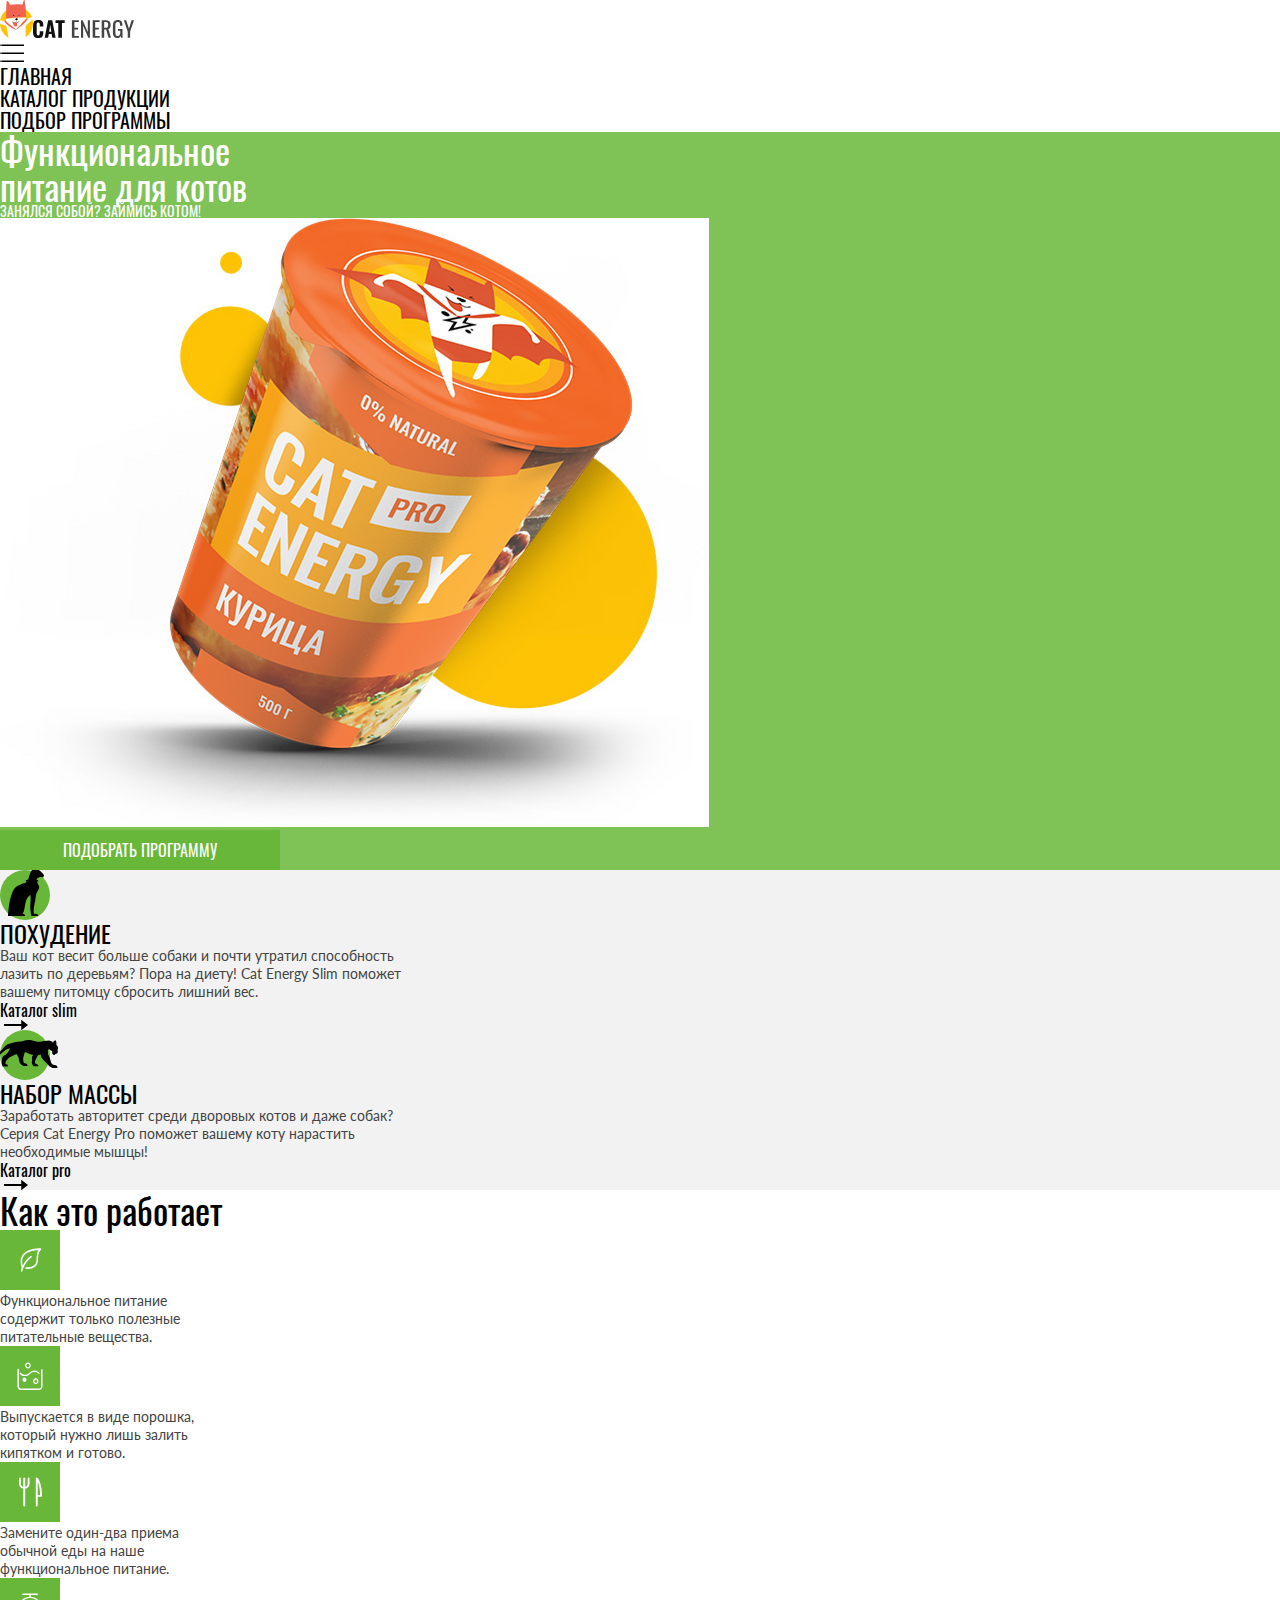
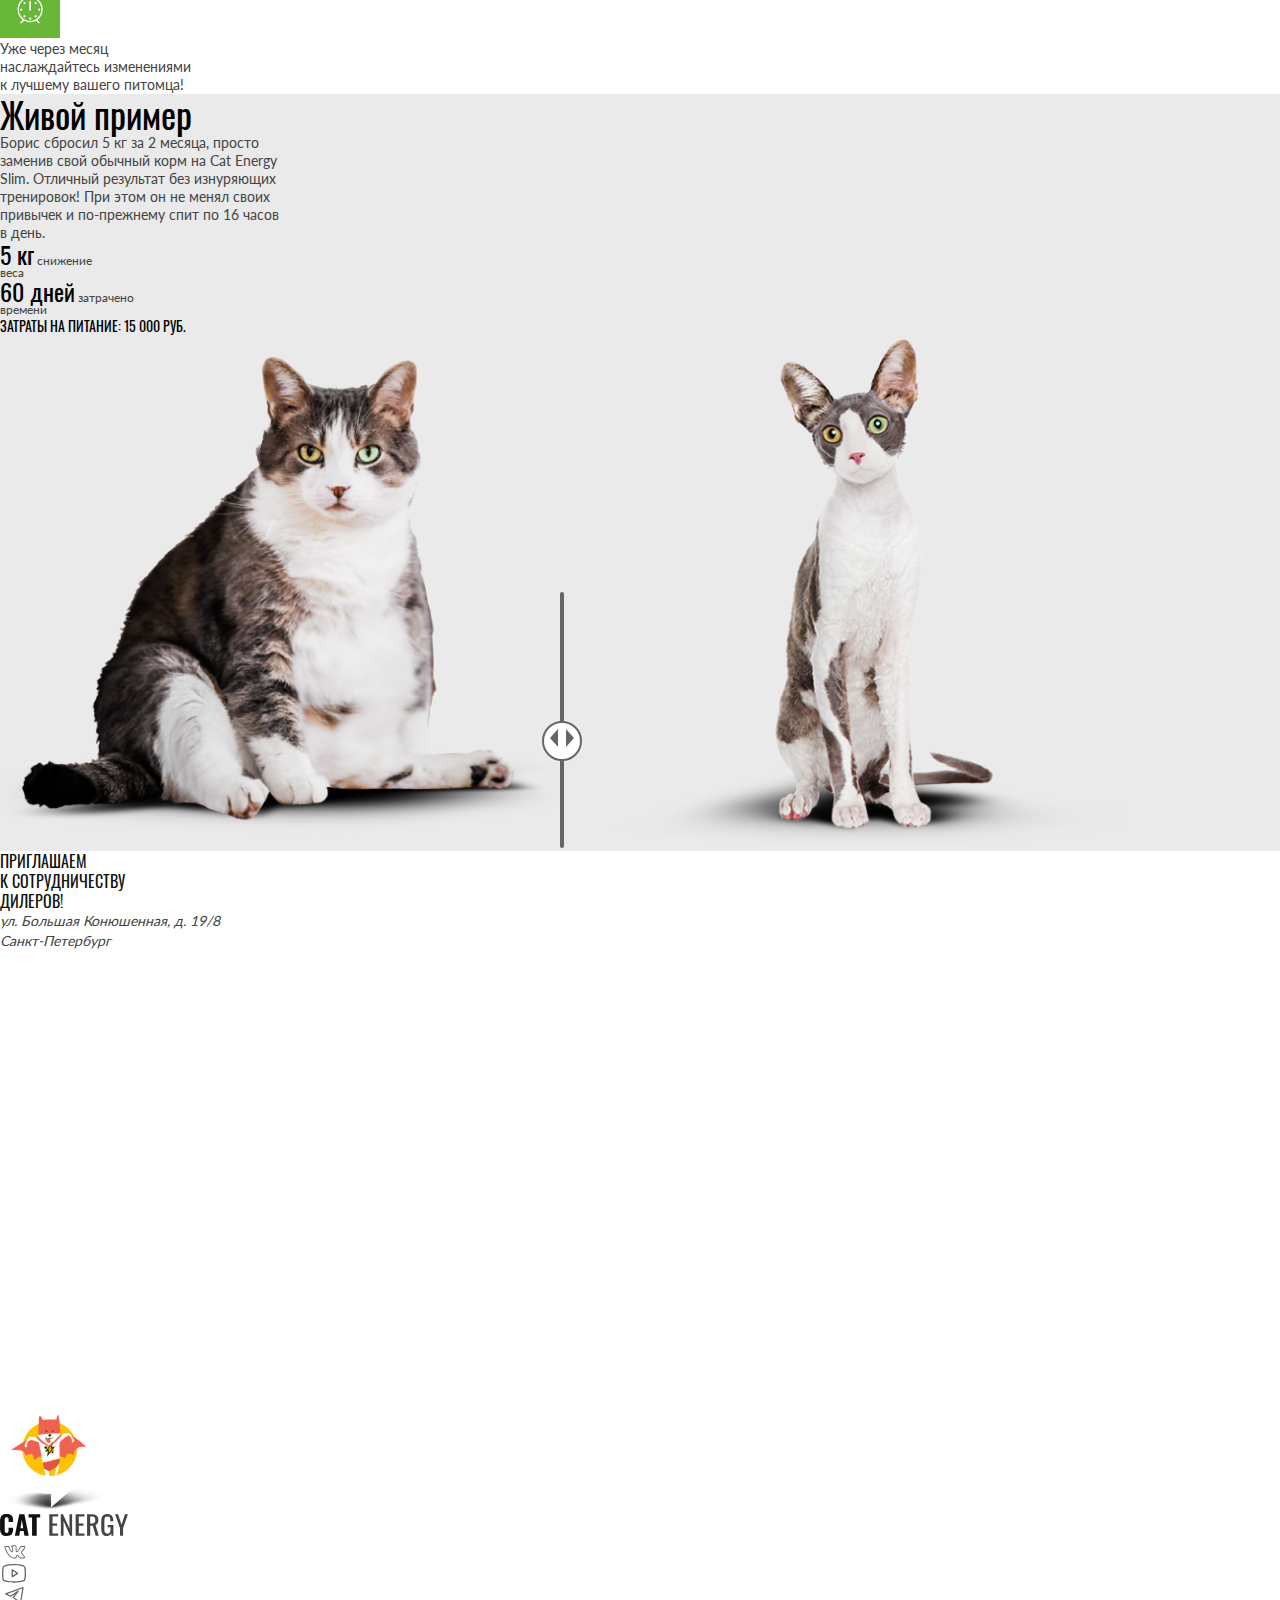
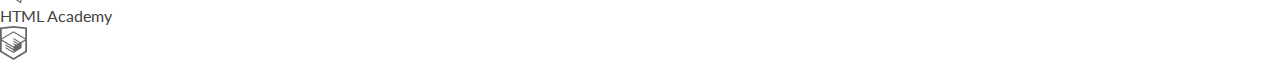
==== commit 83b03c90: "Deploying to gh-pages from @ sawkasilan/2473593-cat-energy-31@fe8b7f9038911863a0459bbe13eca3d131dba7" ====
--- a/index.html
+++ b/index.html
@@ -1 +1 @@
-<!DOCTYPE html><html class="page" lang="ru"><head><meta charset="UTF-8"><title>Cat Energy</title><meta name="viewport" content="width=device-width,initial-scale=1"><!-- 32×32 --><link rel="icon" href="favicons/icon.svg" type="image/svg+xml"><link rel="apple-touch-icon" href="favicons/150.png"><link rel="icon" href="favicon.ico"><!-- 150×150 --><link rel="manifest" href="manifest.webmanifest"><link rel="stylesheet" href="styles/styles.css"><script src="scripts/index.js" defer="defer"></script></head><body class="page__body"><header class="main-header"><a class="main-header__logo" href="https://htmlacademy.ru/intensive/adaptive"><picture><source width="70" height="59" media="(min-width: 1440px)" type="images/svg+xml" srcset="images/header/logo-desktop@2x.svg"><source width="60" height="50" type="images/svg+xml" media="(min-width: 768px)" srcset="images/header/logo-tablet@2x.svg"><img src="images/header/logo-mobile@2x.svg" width="33" height="38" alt="Логотип сайта"></picture></a><a class="main-header__logo" href="https://htmlacademy.ru/intensive/adaptive"><img src="images/header/logo-text@2x.svg" width="101" height="18" alt="Логотип сайта"></a><nav class="nav"><button class="nav-toggle nav-toggle--open" type="button"><span class="visually-hidden">Открыть меню</span></button><ul class="nav__list site-list"><li class="site-list__item site-list__item--current"><a class="site-list__link" href="index.html">Главная</a></li><li class="site-list__item"><a class="site-list__link" href="catalog.html">Каталог продукции</a></li><li class="site-list__item"><a class="site-list__link" href="#">Подбор программы</a></li></ul></nav></header><main class="main-container"><section class="hero"><div class="hero__container"><h1 class="hero__title">Функциональное<br>питание для котов</h1><p class="hero__text">Занялся собой? Займись котом!</p><picture><source width="552" height="499" media="(min-width: 1440px)" type="image/png" srcset="images/promo-image/promo-can-desktop@2x@1x.png, images/promo-image/promo-can-desktop@2x@2x.png 2x"><source width="709" height="609" media="(min-width: 768px)" type="image/png" srcset="images/promo-image/promo-can-tablet@2x@1x.png, images/promo-image/promo-can-tablet@2x@2x.png 2x"><img class="hero__image" width="280" height="270" src="images/promo-image/promo-can-mobile@2x@1x.png" srcset="images/promo-image/promo-can-mobile@2x@2x.png 2x" alt="Упаковка питания Cat Energy"></picture></div><button class="hero__program-button button" type="button">Подобрать программу</button></section><section class="advantages"><h2 class="visually-hidden">Преимущества</h2><arcticle class="advantages__info"><div class="advantages__title-wrapper"><span class="visually-hidden">Иконка кота</span><h3 class="advantages__title">похудение</h3></div><p class="advantages__text index-text">Ваш кот весит больше собаки и почти утратил способность<br>лазить по деревьям? Пора на диету! Cat Energy Slim поможет<br>вашему питомцу сбросить лишний вес.</p><div class="advantages__link-wrapper"><a class="advantages__link-text" href="#">Каталог slim </a><a class="advantages__link-icon" href="#"><span class="visually-hidden">Иконка стрелки</span></a></div></arcticle><arcticle class="advantages__info"><div class="advantages__title-wrapper"><span class="visually-hidden">Иконка тигра</span><h3 class="advantages__title">набор массы</h3></div><p class="advantages__text index-text">Заработать авторитет среди дворовых котов и даже собак?<br>Серия Cat Energy Pro поможет вашему коту нарастить<br>необходимые мышцы!</p><div class="advantages__link-wrapper"><a class="advantages__link-text" href="#">Каталог pro </a><a class="advantages__link-icon" href="#"><span class="visually-hidden">Иконка стрелки</span></a></div></arcticle></section><section class="functions"><h2 class="functions__title">Как это работает</h2><ul class="functions__list"><li class="functions__item"><div class="functions__icon"><span class="visually-hidden">Иконка листика</span></div><p class="functions__desc index-text">Функциональное питание<br>содержит только полезные<br>питательные вещества.</p></li><li class="functions__item"><div class="functions__icon"><span class="visually-hidden">Иконка порошка</span></div><p class="functions__desc index-text">Выпускается в виде порошка,<br>который нужно лишь залить<br>кипятком и готово.</p></li><li class="functions__item"><div class="functions__icon"><span class="visually-hidden">Иконка приборов</span></div><p class="functions__desc index-text">Замените один-два приема<br>обычной еды на наше<br>функциональное питание.</p></li><li class="functions__item"><div class="functions__icon"><span class="visually-hidden">Иконка будильника</span></div><p class="functions__desc index-text">Уже через месяц<br>наслаждайтесь изменениями<br>к лучшему вашего питомца!</p></li></ul></section><section class="example"><h2 class="example__title">Живой пример</h2><p class="example__text index-text">Борис сбросил 5 кг за 2 месяца, просто<br>заменив свой обычный корм на Cat Energy<br>Slim. Отличный результат без изнуряющих<br>тренировок! При этом он не менял своих<br>привычек и по-прежнему спит по 16 часов<br>в день.</p><div class="example__results-wrapper"><p class="exapmle__results-text"><span class="example__results-number">5 кг</span> снижение<br>веса</p><p class="exapmle__results-text"><span class="example__results-number">60 дней</span> затрачено<br>времени</p></div><p class="example__price">Затраты на питание: 15 000 РУБ.</p><div class="example__slider"><picture><source width="560" height="512" media="(min-width: 768px)" type="image/png" srcset="images/example-image/cat-thick-tablet@2x@1x.png, images/example-image/cat-thick-tablet@2x@2x.png 2x"><img class="example__slider-image example__slider-image--thick" width="280" height="256" src="images/example-image/cat-thick-mobile@2x@1x.png" srcset="images/example-image/cat-thick-mobile@2x@2x.png 2x" alt="Фото полного кота"></picture><button class="example__slider-button" type="button"><span class="visually-hidden">Иконка слайдера</span></button><picture><source width="560" height="512" media="(min-width: 768px)" type="image/png" srcset="images/example-image/cat-thin-tablet@2x@1x.png, images/example-image/cat-thin-tablet@2x@2x.png 2x"><img class="example__slider-image example__slider-image--thin" width="280" height="256" src="images/example-image/cat-thin-mobile@2x@1x.png" srcset="images/example-image/cat-thin-mobile@2x@2x.png 2x" alt="Фото худого кота"></picture></div></section><section class="address"><h2 class="visually-hidden">Как нас найти</h2><div class="address__container"><h3 class="address__title">приглашаем<br>к сотрудничеству<br>дилеров!</h3><address class="address__text"><p class="address__street">ул. Большая Конюшенная, д. 19/8</p><p class="adress__city">Санкт-Петербург</p></address></div><iframe class="address__map" src="https://www.google.com/maps/embed?pb=!1m18!1m12!1m3!1d1998.603625719817!2d30.32047247732077!3d59.938719162093584!2m3!1f0!2f0!3f0!3m2!1i1024!2i768!4f13.1!3m3!1m2!1s0x4696310fca145cc1%3A0x42b32648d8238007!2z0JHQvtC70YzRiNCw0Y8g0JrQvtC90Y7RiNC10L3QvdCw0Y8g0YPQuy4sIDE5LzgsINCh0LDQvdC60YIt0J_QtdGC0LXRgNCx0YPRgNCzLCAxOTExODY!5e0!3m2!1sru!2sru!4v1713003276122!5m2!1sru!2sru" width="600" height="450" style="border:0;" allowfullscreen="" loading="lazy" referrerpolicy="no-referrer-when-downgrade"></iframe><div class="address__icon"><span class="visually-hidden">Иконка на карте</span></div></section><footer class="main-footer"><a class="main-footer__logo" href="https://htmlacademy.ru/intensive/adaptive"><img src="#" width="101" height="18" alt="Логотип сайта"></a><ul class="footer__social-list"><li class="footer__social-item"><a class="footer__social-link" href="#"><span class="visually-hidden">Иконка ВК</span></a></li><li class="footer__social-item"><a class="footer__social-link" href="#"><span class="visually-hidden">Иконка Ютуб</span></a></li><li class="footer__social-item"><a class="footer__social-link" href="#"><span class="visually-hidden">Иконка Телеграмм</span></a></li></ul><div class="main-footer__logo-htmlacademy"><a class="main-footer__logo-text-link" href="#"><p class="main-footer__logo-text">HTML Academy</p></a><a class="main-footer__logo-icon-link" href="#"><span class="visually-hidden">Иконка HTML Academy</span></a></div></footer></main></body></html>+<!DOCTYPE html><html class="page" lang="ru"><head><meta charset="UTF-8"><title>Cat Energy</title><meta name="viewport" content="width=device-width,initial-scale=1"><link rel="icon" href="favicons/icon.svg" type="image/svg+xml"><link rel="apple-touch-icon" href="favicons/150.png"><link rel="icon" href="favicon.ico"><link rel="manifest" href="manifest.webmanifest"><link rel="stylesheet" href="styles/styles.css"><script src="scripts/index.js" defer="defer"></script></head><body class="page__body"><header class="main-header"><a class="main-header__logo" href="https://htmlacademy.ru/intensive/adaptive"><picture><source width="70" height="59" media="(min-width: 1440px)" type="images/svg+xml" srcset="images/header/logo-desktop@2x.svg"><source width="60" height="50" type="images/svg+xml" media="(min-width: 768px)" srcset="images/header/logo-tablet@2x.svg"><img src="images/header/logo-mobile@2x.svg" width="33" height="38" alt="Логотип сайта"></picture></a><a class="main-header__logo" href="https://htmlacademy.ru/intensive/adaptive"><img src="images/header/logo-text@2x.svg" width="101" height="18" alt="Логотип сайта"></a><nav class="nav"><button class="nav__toggle nav__toggle--open" type="button"><span class="visually-hidden">Открыть меню</span></button><ul class="nav__list site-list"><li class="site-list__item site-list__item--current"><a class="site-list__link" href="index.html">Главная</a></li><li class="site-list__item"><a class="site-list__link" href="catalog.html">Каталог продукции</a></li><li class="site-list__item"><a class="site-list__link" href="#">Подбор программы</a></li></ul></nav></header><main class="main-container"><section class="hero"><div class="hero__container"><h1 class="hero__title">Функциональное<br>питание для котов</h1><p class="hero__text">Занялся собой? Займись котом!</p><picture><source width="552" height="499" media="(min-width: 1440px)" type="image/png" srcset="images/promo/promo-can-desktop@2x@1x.png, images/promo/promo-can-desktop@2x@2x.png 2x"><source width="709" height="609" media="(min-width: 768px)" type="image/png" srcset="images/promo/promo-can-tablet@2x@1x.png, images/promo/promo-can-tablet@2x@2x.png 2x"><img class="hero__image" width="280" height="270" src="images/promo/promo-can-mobile@2x@1x.png" srcset="images/promo/promo-can-mobile@2x@2x.png 2x" alt="Упаковка питания Cat Energy"></picture></div><button class="hero__program-button button" type="button">Подобрать программу</button></section><section class="advantages"><h2 class="visually-hidden">Преимущества</h2><arcticle class="advantages__info"><div class="advantages__title-wrapper"><div class="advantages__icon-background"><div class="advantages__icon-cat"></div><span class="visually-hidden">Иконка кота</span></div><h3 class="advantages__title">похудение</h3></div><p class="advantages__text index-text">Ваш кот весит больше собаки и почти утратил способность<br>лазить по деревьям? Пора на диету! Cat Energy Slim поможет<br>вашему питомцу сбросить лишний вес.</p><div class="advantages__link-wrapper"><a class="advantages__link-text" href="#">Каталог slim </a><a class="advantages__link-icon" href="#"><span class="visually-hidden">Иконка стрелки</span></a></div></arcticle><arcticle class="advantages__info"><div class="advantages__title-wrapper"><div class="advantages__icon-background"><div class="advantages__icon-tiger"></div><span class="visually-hidden">Иконка тигра</span></div><h3 class="advantages__title">набор массы</h3></div><p class="advantages__text index-text">Заработать авторитет среди дворовых котов и даже собак?<br>Серия Cat Energy Pro поможет вашему коту нарастить<br>необходимые мышцы!</p><div class="advantages__link-wrapper"><a class="advantages__link-text" href="#">Каталог pro </a><a class="advantages__link-icon" href="#"><span class="visually-hidden">Иконка стрелки</span></a></div></arcticle></section><section class="functions"><h2 class="functions__title">Как это работает</h2><ul class="functions__list"><li class="functions__item"><div class="functions__icon functions__icon--leaf"><span class="visually-hidden">Иконка листика</span></div><p class="functions__desc index-text">Функциональное питание<br>содержит только полезные<br>питательные вещества.</p></li><li class="functions__item"><div class="functions__icon functions__icon--powder"><span class="visually-hidden">Иконка порошка</span></div><p class="functions__desc index-text">Выпускается в виде порошка,<br>который нужно лишь залить<br>кипятком и готово.</p></li><li class="functions__item"><div class="functions__icon functions__icon--eat"><span class="visually-hidden">Иконка приборов</span></div><p class="functions__desc index-text">Замените один-два приема<br>обычной еды на наше<br>функциональное питание.</p></li><li class="functions__item"><div class="functions__icon functions__icon--alarm"><span class="visually-hidden">Иконка будильника</span></div><p class="functions__desc index-text">Уже через месяц<br>наслаждайтесь изменениями<br>к лучшему вашего питомца!</p></li></ul></section><section class="example"><h2 class="example__title">Живой пример</h2><p class="example__text index-text">Борис сбросил 5 кг за 2 месяца, просто<br>заменив свой обычный корм на Cat Energy<br>Slim. Отличный результат без изнуряющих<br>тренировок! При этом он не менял своих<br>привычек и по-прежнему спит по 16 часов<br>в день.</p><div class="example__results-wrapper"><p class="exapmle__results-text"><span class="example__results-number">5 кг</span> снижение<br>веса</p><p class="exapmle__results-text"><span class="example__results-number">60 дней</span> затрачено<br>времени</p></div><p class="example__price">Затраты на питание: 15 000 РУБ.</p><div class="example__slider"><picture><source width="560" height="512" media="(min-width: 768px)" type="image/png" srcset="images/example/cat-thick-tablet@2x@1x.png, images/example/cat-thick-tablet@2x@2x.png 2x"><img class="example__slider-image example__slider-image--thick" width="280" height="256" src="images/example/cat-thick-mobile@2x@1x.png" srcset="images/example/cat-thick-mobile@2x@2x.png 2x" alt="Фото полного кота"></picture><button class="example__slider-button" type="button"><span class="visually-hidden">Иконка слайдера</span></button><picture><source width="560" height="512" media="(min-width: 768px)" type="image/png" srcset="images/example/cat-thin-tablet@2x@1x.png, images/example/cat-thin-tablet@2x@2x.png 2x"><img class="example__slider-image example__slider-image--thin" width="280" height="256" src="images/example/cat-thin-mobile@2x@1x.png" srcset="images/example/cat-thin-mobile@2x@2x.png 2x" alt="Фото худого кота"></picture></div></section><section class="address"><h2 class="visually-hidden">Как нас найти</h2><div class="address__container"><h3 class="address__title">приглашаем<br>к сотрудничеству<br>дилеров!</h3><address class="address__text"><p class="address__street">ул. Большая Конюшенная, д. 19/8</p><p class="adress__city">Санкт-Петербург</p></address></div><iframe class="address__map" src="https://www.google.com/maps/embed?pb=!1m18!1m12!1m3!1d1998.603625719817!2d30.32047247732077!3d59.938719162093584!2m3!1f0!2f0!3f0!3m2!1i1024!2i768!4f13.1!3m3!1m2!1s0x4696310fca145cc1%3A0x42b32648d8238007!2z0JHQvtC70YzRiNCw0Y8g0JrQvtC90Y7RiNC10L3QvdCw0Y8g0YPQuy4sIDE5LzgsINCh0LDQvdC60YIt0J_QtdGC0LXRgNCx0YPRgNCzLCAxOTExODY!5e0!3m2!1sru!2sru!4v1713003276122!5m2!1sru!2sru" width="600" height="450" style="border:0;" allowfullscreen="" loading="lazy" referrerpolicy="no-referrer-when-downgrade"></iframe><div class="address__image"><picture><source width="113" height="106" media="(min-width: 768px)" type="image/png" srcset="images/map/map-marker-tablet.png@1x.png, images/map/map-marker-mobile.png@2x.png 2x"><img class="address__map-marker" width="57" height="53" src="images/map/map-marker-mobile.png@1x.png" srcset="images/map/map-marker-mobile.png@2x.png 2x" alt="Маркер на карте"></picture><span class="visually-hidden">Иконка на карте</span></div></section><footer class="footer"><a class="footer__logo" href="https://htmlacademy.ru/intensive/adaptive"><img src="images/header/logo-text@2x.svg" width="128" height="24" alt="Логотип сайта"></a><ul class="footer__social-list"><li class="footer__social-item"><a class="footer__social-link footer__social-link--vk" href="#"><span class="visually-hidden">Иконка ВК</span></a></li><li class="footer__social-item"><a class="footer__social-link footer__social-link--youtube" href="#"><span class="visually-hidden">Иконка Ютуб</span></a></li><li class="footer__social-item"><a class="footer__social-link footer__social-link--telegram" href="#"><span class="visually-hidden">Иконка Телеграмм</span></a></li></ul><div class="footer__logo-htmlacademy"><a class="footer__logo-text-link" href="#"><p class="footer__logo-text">HTML Academy</p></a><a class="footer__logo-icon-link" href="#"><span class="visually-hidden">Иконка HTML Academy</span></a></div></footer></main></body></html>--- a/styles/styles.css
+++ b/styles/styles.css
@@ -1 +1 @@
-@font-face{font-family:Lato;font-weight:400;font-style:normal;src:url(../fonts/lato/Lato-Regular.woff2)format("woff2");font-display:swap}@font-face{font-family:Oswald;font-weight:400;font-style:normal;src:url(../fonts/oswald/oswaldregular.woff2)format("woff2");font-display:swap}@font-face{font-family:Arial;font-weight:400;font-style:normal;src:url(../fonts/arial/ArialMT.woff2)format("woff2");font-display:swap}body{color:#444;font-family:Lato,sans-serif}*,:before,:after{box-sizing:border-box;margin:0;padding:0}img{object-fit:contain;max-width:100%}.site-list__link{color:#000;text-transform:uppercase;font-family:Oswald,Arial,sans-serif;font-size:20px;line-height:20px;text-decoration:none}.hero{background-color:#68b738d9}.hero__title{color:#fff;font-family:Oswald,Arial,sans-serif;font-size:36px;font-weight:400;line-height:36px}.hero__text{color:#fff;text-transform:uppercase;font-family:Oswald,Arial,sans-serif;font-size:14px;font-weight:400;line-height:14px}.button{color:#fff;text-transform:uppercase;text-align:center;cursor:pointer;background-color:#68b738;border:none;width:280px;height:40px;font-family:Oswald,Arial,sans-serif;font-size:16px;line-height:20px}.index-text{font-size:14px;line-height:18px}.advantages__info{background-color:#f2f2f2;display:block}.advantages__title{color:#000;text-transform:uppercase;font-family:Oswald,Arial,sans-serif;font-size:24px;font-weight:400;line-height:27px}.advantages__link-text{color:#000;font-family:Oswald,Arial,sans-serif;font-size:16px;font-weight:400;line-height:16px;text-decoration:none}.functions__title{color:#000;font-family:Oswald,Arial,sans-serif;font-size:36px;font-weight:400;line-height:40px}.example{background-color:#eaeaea}.example__title{color:#000;font-family:Oswald,Arial,sans-serif;font-size:36px;font-weight:400;line-height:40px}.exapmle__results-text{font-size:12px;line-height:12px}.example__results-number{color:#000;font-family:Oswald,Arial,sans-serif;font-size:24px;line-height:24px}.example__price{color:#000;text-transform:uppercase;font-family:Oswald,Arial,sans-serif;font-size:14px;line-height:20px}.address__title{color:#111;text-transform:uppercase;font-family:Oswald,Arial,sans-serif;font-size:16px;font-weight:400;line-height:20px}.address__text{font-size:14px;line-height:20px}.catalog__title{color:#000;font-family:Oswald,Arial,sans-serif;font-size:36px;font-weight:400;line-height:36px}.catalog__title-info-link{text-decoration:none}.catalog__title-info{color:#000;text-transform:uppercase;font-family:Oswald,Arial,sans-serif;font-size:16px;font-weight:400;line-height:20px}.catalog__info-text{font-size:12px;line-height:16px}.catalog__button-more{color:#444;background-color:#f2f2f2}.add-product__title{color:#000;font-family:Oswald,Arial,sans-serif;font-size:24px;font-weight:400;line-height:24px}.add-product__surprise{background-color:#68b738d9}.add-product__surprise-info{color:#fff;font-size:16px;line-height:20px}.add-components__title{color:#222;text-transform:uppercase;font-family:Oswald,Arial,sans-serif;font-size:16px;font-weight:400;line-height:16px}.add-components__info{font-size:14px;line-height:14px}.promotions__title{color:#000;font-family:Oswald,Arial,sans-serif;font-size:24px;font-weight:400;line-height:24px}.promotions__info{color:#000;font-family:Oswald,Arial,sans-serif;font-size:16px;font-weight:400;line-height:24px}.promotions__button{height:56px}.subscribe__input{color:#444;text-transform:uppercase;border:1px solid #cdcdcd;width:280px;height:56px;padding-left:13px;font-family:Oswald,Arial,sans-serif;font-size:20px;font-weight:400;line-height:30px}+@font-face{font-family:Lato;font-weight:400;font-style:normal;src:url(../fonts/lato/Lato-Regular.woff2)format("woff2");font-display:swap}@font-face{font-family:Oswald;font-weight:400;font-style:normal;src:url(../fonts/oswald/oswaldregular.woff2)format("woff2");font-display:swap}@font-face{font-family:Arial;font-weight:400;font-style:normal;src:url(../fonts/arial/ArialMT.woff2)format("woff2");font-display:swap}body{color:#444;font-family:Lato,sans-serif}*,:before,:after{box-sizing:border-box;margin:0;padding:0}img{object-fit:contain;max-width:100%}.visually-hidden{clip:rect(0 0 0 0);border:0;width:1px;height:1px;margin:-1px;padding:0;position:absolute;overflow:hidden}.nav__toggle{cursor:pointer;background-color:#000;width:24px;height:24px;-webkit-mask-image:url(../icons/stack.svg#icon-toggle);mask-image:url(../icons/stack.svg#icon-toggle);-webkit-mask-repeat:no-repeat;mask-repeat:no-repeat}.nav__toggle:hover{opacity:.8}.nav__toggle:active{opacity:.6}.site-list__link{color:#000;text-transform:uppercase;font-family:Oswald,Arial,sans-serif;font-size:20px;line-height:20px;text-decoration:none}.hero{background-color:#68b738d9}.hero__title{color:#fff;font-family:Oswald,Arial,sans-serif;font-size:36px;font-weight:400;line-height:36px}.hero__text{color:#fff;text-transform:uppercase;font-family:Oswald,Arial,sans-serif;font-size:14px;font-weight:400;line-height:14px}.button{color:#fff;text-transform:uppercase;text-align:center;cursor:pointer;background-color:#68b738;border:none;width:280px;height:40px;font-family:Oswald,Arial,sans-serif;font-size:16px;line-height:20px}.button:hover{background-color:#5eaa2f}.button:active{color:#ffffff4d;background-color:#5eaa2f}.index-text{font-size:14px;line-height:18px}.advantages__info{background-color:#f2f2f2;display:block}.advantages__title{color:#000;text-transform:uppercase;font-family:Oswald,Arial,sans-serif;font-size:24px;font-weight:400;line-height:27px}.advantages__link-text{color:#000;font-family:Oswald,Arial,sans-serif;font-size:16px;font-weight:400;line-height:16px;text-decoration:none}.advantages__icon-cat{background-image:url(../icons/stack.svg#icon-cat);background-position:8px -4px;background-repeat:no-repeat;background-size:36px 50px;width:50px;height:50px}.advantages__icon-tiger{background-image:url(../icons/stack.svg#icon-tiger);background-position:-8px 10px;background-repeat:no-repeat;background-size:67px 28px;width:67px;height:50px}.advantages__icon-background{background-color:#68b738;border-radius:50%;width:50px;height:50px;display:block}.advantages__link-icon{background-color:#000;width:32px;height:10px;display:block;-webkit-mask-image:url(../icons/stack.svg#icon-arrow);mask-image:url(../icons/stack.svg#icon-arrow);-webkit-mask-position:50%;mask-position:50%;-webkit-mask-size:24px 12px;mask-size:24px 12px;-webkit-mask-repeat:no-repeat;mask-repeat:no-repeat}.functions__title{color:#000;font-family:Oswald,Arial,sans-serif;font-size:36px;font-weight:400;line-height:40px}.functions__icon{background-color:#68b738;width:60px;height:60px}.functions__icon--leaf{background-image:url(../icons/stack.svg#icon-leaf);background-position:50%;background-repeat:no-repeat;background-size:25px 28px}.functions__icon--powder{background-image:url(../icons/stack.svg#icon-powder);background-position:50%;background-repeat:no-repeat;background-size:26px 29px}.functions__icon--eat{background-image:url(../icons/stack.svg#icon-eat);background-position:50%;background-repeat:no-repeat;background-size:25px 30px}.functions__icon--alarm{background-image:url(../icons/stack.svg#icon-alarm);background-position:50%;background-repeat:no-repeat;background-size:26px 31px}.example{background-color:#eaeaea}.example__slider{position:relative}.example__title{color:#000;font-family:Oswald,Arial,sans-serif;font-size:36px;font-weight:400;line-height:40px}.exapmle__results-text{font-size:12px;line-height:12px}.example__results-number{color:#000;font-family:Oswald,Arial,sans-serif;font-size:24px;line-height:24px}.example__price{color:#000;text-transform:uppercase;font-family:Oswald,Arial,sans-serif;font-size:14px;line-height:20px}.example__slider-button{cursor:pointer;background-color:#666;border:none;border-radius:2px;width:4px;height:256px}.example__slider-button:before{content:"";background-color:#fff;border:2px solid #666;border-radius:50%;width:40px;height:40px;position:absolute;bottom:110px;transform:translate(-50%,50%)}.example__slider-button:after{content:"";background-color:#666;width:24px;height:18px;position:absolute;transform:translate(-50%,50%);-webkit-mask-image:url(../icons/stack.svg#icon-slider);mask-image:url(../icons/stack.svg#icon-slider);-webkit-mask-size:24px 18px;mask-size:24px 18px;-webkit-mask-repeat:no-repeat;mask-repeat:no-repeat}.address__title{color:#111;text-transform:uppercase;font-family:Oswald,Arial,sans-serif;font-size:16px;font-weight:400;line-height:20px}.address__text{font-size:14px;line-height:20px}.footer__social-link--vk{background-color:#666;width:28px;height:22px;display:block;-webkit-mask-image:url(../icons/stack.svg#social-vk);mask-image:url(../icons/stack.svg#social-vk);-webkit-mask-position:50%;mask-position:50%;-webkit-mask-size:27px 17px;mask-size:27px 17px;-webkit-mask-repeat:no-repeat;mask-repeat:no-repeat}.footer__social-link--youtube{background-color:#666;width:28px;height:22px;display:block;-webkit-mask-image:url(../icons/stack.svg#social-youtube);mask-image:url(../icons/stack.svg#social-youtube);-webkit-mask-position:50%;mask-position:50%;-webkit-mask-size:24px 19px;mask-size:24px 19px;-webkit-mask-repeat:no-repeat;mask-repeat:no-repeat}.footer__social-link--telegram{background-color:#666;width:28px;height:22px;display:block;-webkit-mask-image:url(../icons/stack.svg#social-telegram);mask-image:url(../icons/stack.svg#social-telegram);-webkit-mask-position:50%;mask-position:50%;-webkit-mask-size:19px 17px;mask-size:19px 17px;-webkit-mask-repeat:no-repeat;mask-repeat:no-repeat}.footer__logo-text-link{color:#444;font-size:16px;line-height:20px;text-decoration:none}.footer__logo-text-link:active{background-color:#4444444d}.footer__logo-icon-link{background-color:#666;width:27px;height:34px;display:block;-webkit-mask-image:url(../icons/stack.svg#logo-htmlacademy);mask-image:url(../icons/stack.svg#logo-htmlacademy);-webkit-mask-size:27px 34px;mask-size:27px 34px}.footer__logo-icon-link:hover{background-color:#68b738}.footer__logo-icon-link:active{background-color:#68b7384d}.catalog__title{color:#000;font-family:Oswald,Arial,sans-serif;font-size:36px;font-weight:400;line-height:36px}.catalog__title-info-link{text-decoration:none}.catalog__title-info{color:#000;text-transform:uppercase;font-family:Oswald,Arial,sans-serif;font-size:16px;font-weight:400;line-height:20px}.catalog__info-text{font-size:12px;line-height:16px}.catalog__button-more{color:#444;background-color:#f2f2f2}.add-product__title{color:#000;font-family:Oswald,Arial,sans-serif;font-size:24px;font-weight:400;line-height:24px}.add-product__surprise{background-color:#68b738d9}.add-product__surprise-info{color:#fff;font-size:16px;line-height:20px}.add-product__surprise-icon{background-image:url(../icons/stack.svg#icon-gift);background-position:50%;background-repeat:no-repeat;background-size:78px 80px;width:78px;height:80px}.add-components__title{color:#222;text-transform:uppercase;font-family:Oswald,Arial,sans-serif;font-size:16px;font-weight:400;line-height:16px}.add-components__info{font-size:14px;line-height:14px}.promotions__title{color:#000;font-family:Oswald,Arial,sans-serif;font-size:24px;font-weight:400;line-height:24px}.promotions__info{color:#000;font-family:Oswald,Arial,sans-serif;font-size:16px;font-weight:400;line-height:24px}.promotions__button{height:56px}.subscribe__input{color:#444;text-transform:uppercase;border:1px solid #cdcdcd;width:280px;height:56px;padding-left:13px;font-family:Oswald,Arial,sans-serif;font-size:20px;font-weight:400;line-height:30px}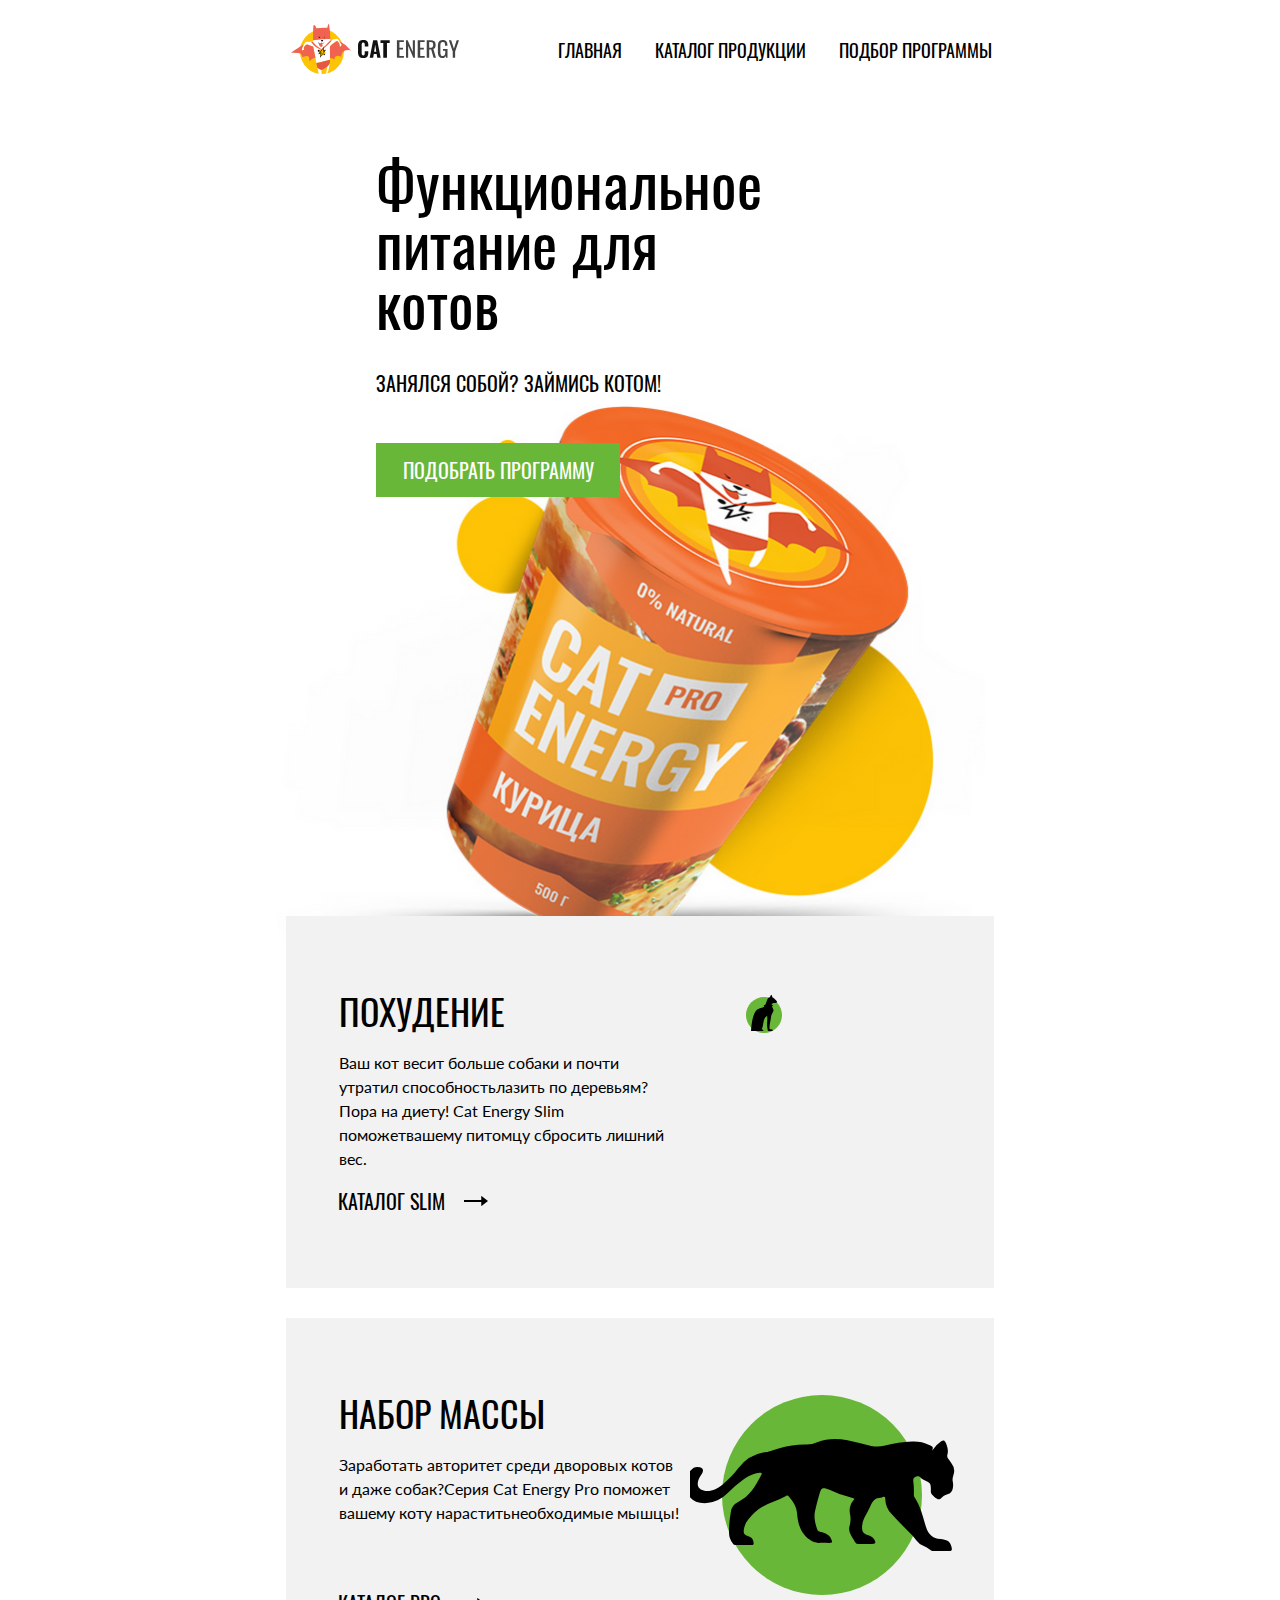
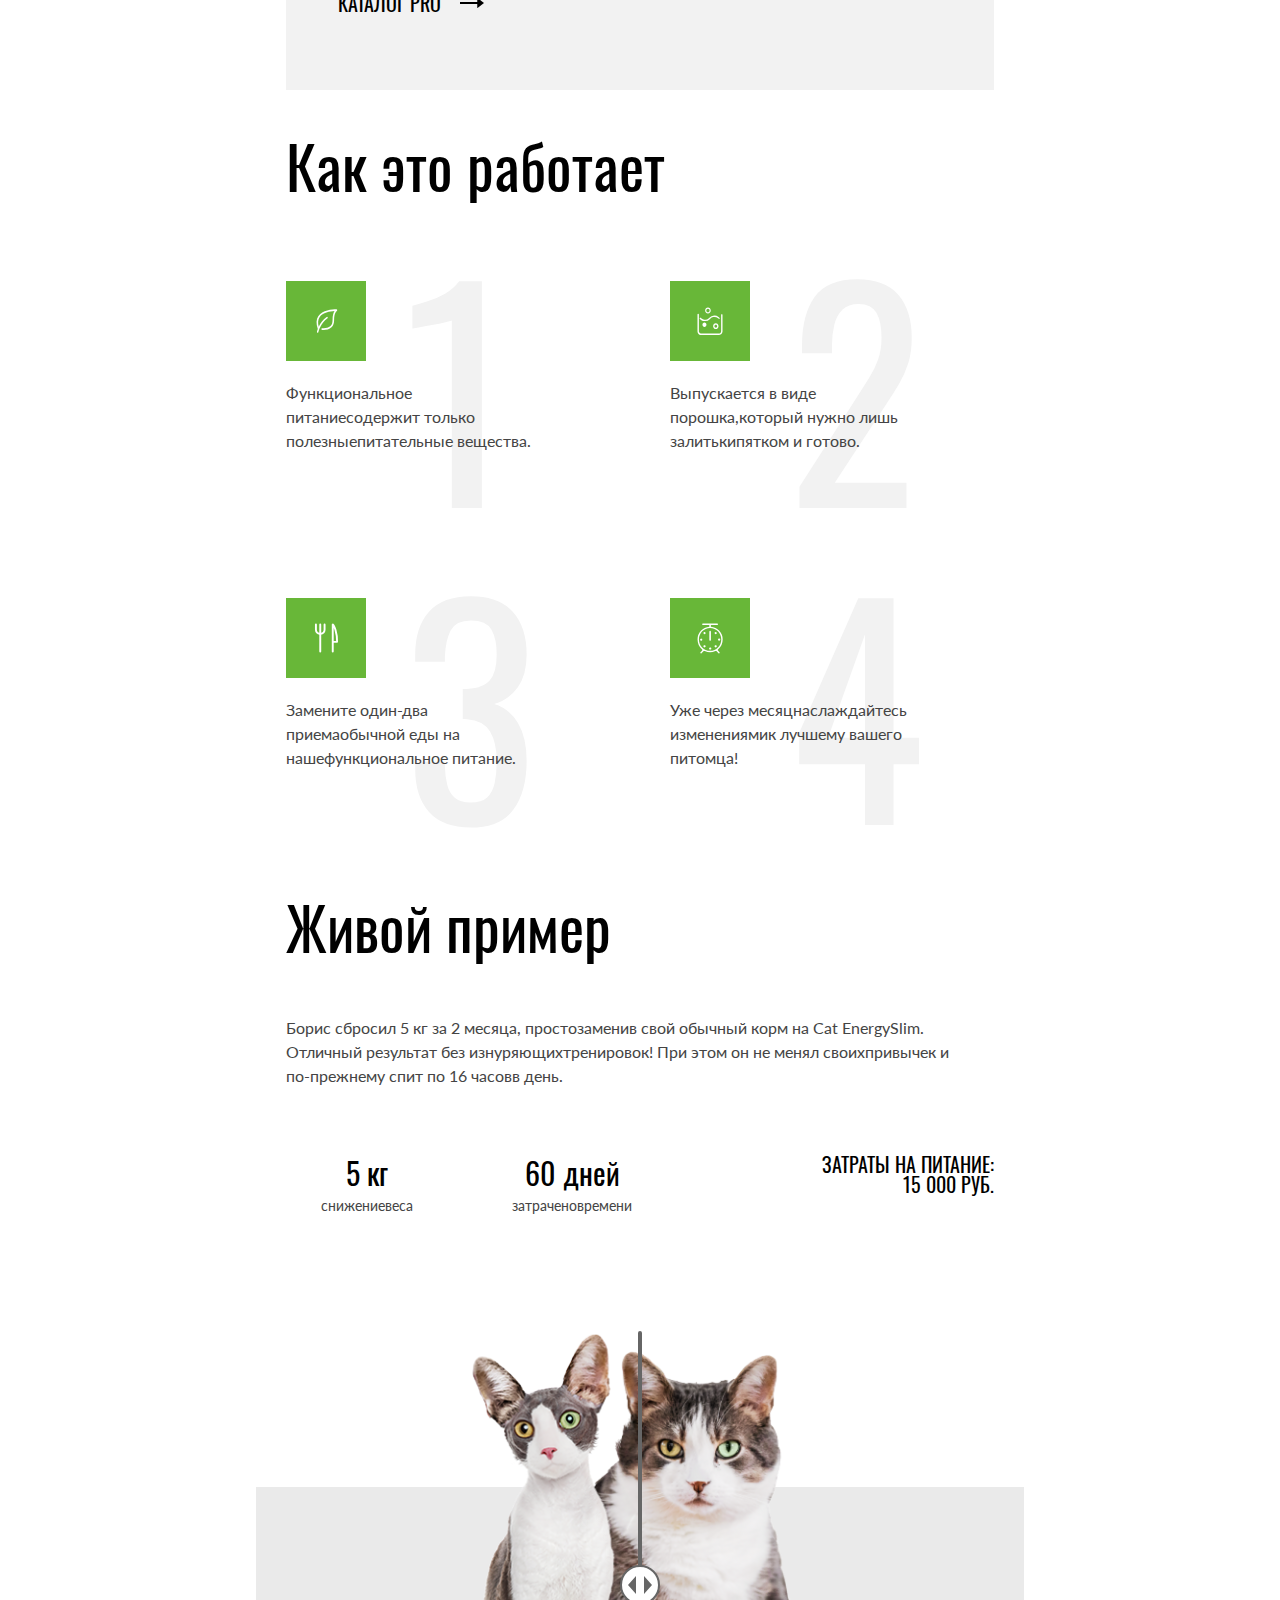
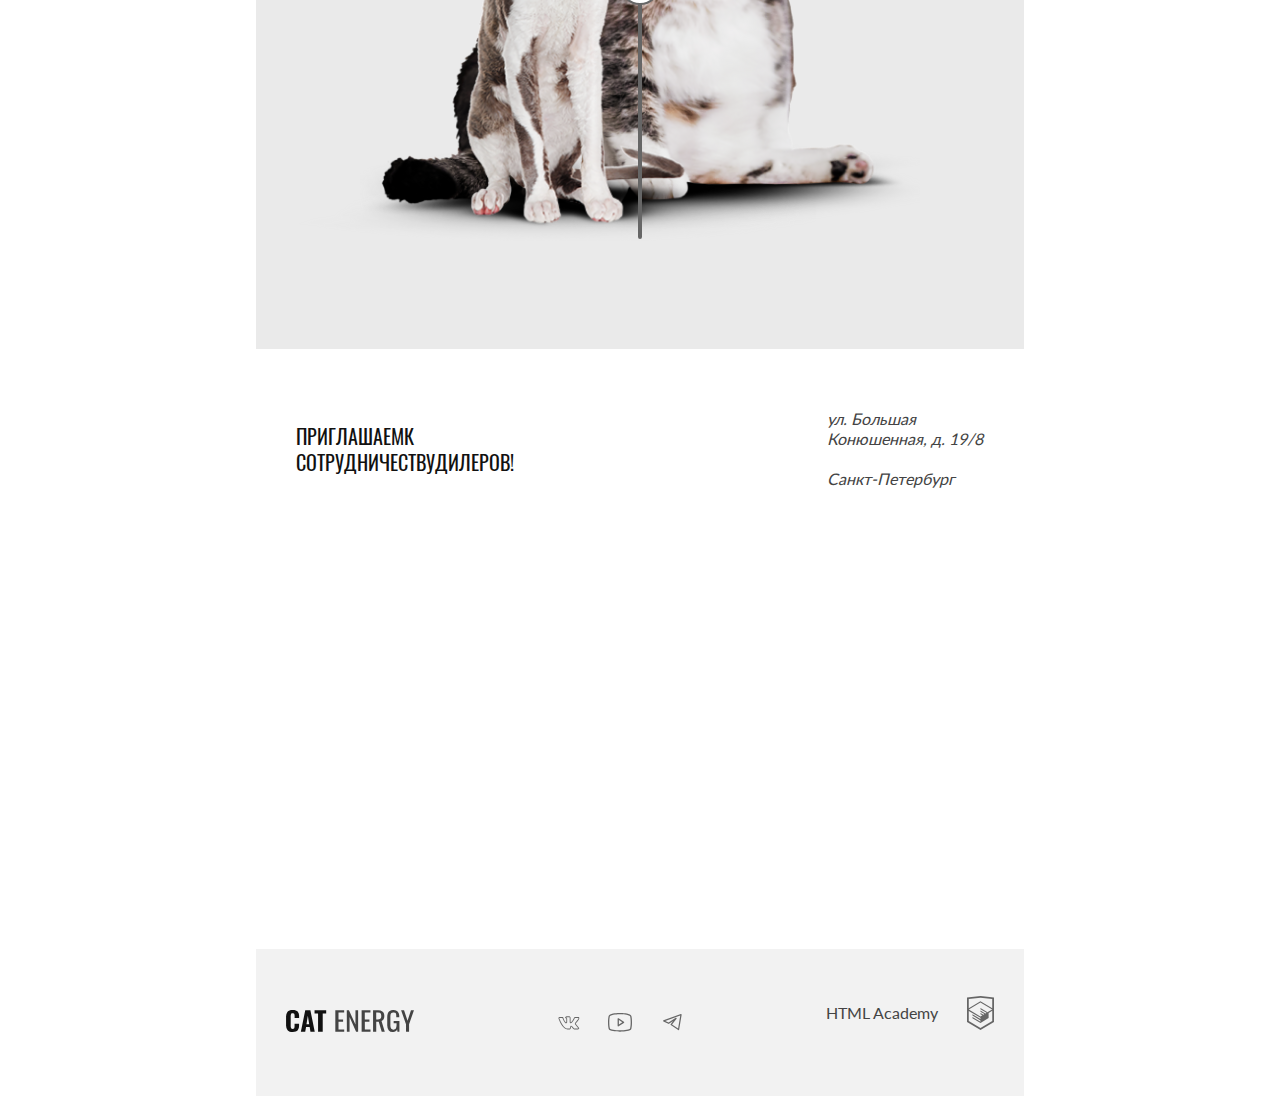
==== commit 98a3f5d2: "Deploying to gh-pages from @ sawkasilan/2473593-cat-energy-31@033d3691d254b0f9bfa0747b48d20fc73354b0" ====
--- a/index.html
+++ b/index.html
@@ -1 +1,7 @@
-<!DOCTYPE html><html class="page" lang="ru"><head><meta charset="UTF-8"><title>Cat Energy</title><meta name="viewport" content="width=device-width,initial-scale=1"><link rel="icon" href="favicons/icon.svg" type="image/svg+xml"><link rel="apple-touch-icon" href="favicons/150.png"><link rel="icon" href="favicon.ico"><link rel="manifest" href="manifest.webmanifest"><link rel="stylesheet" href="styles/styles.css"><script src="scripts/index.js" defer="defer"></script></head><body class="page__body"><header class="main-header"><a class="main-header__logo" href="https://htmlacademy.ru/intensive/adaptive"><picture><source width="70" height="59" media="(min-width: 1440px)" type="images/svg+xml" srcset="images/header/logo-desktop@2x.svg"><source width="60" height="50" type="images/svg+xml" media="(min-width: 768px)" srcset="images/header/logo-tablet@2x.svg"><img src="images/header/logo-mobile@2x.svg" width="33" height="38" alt="Логотип сайта"></picture></a><a class="main-header__logo" href="https://htmlacademy.ru/intensive/adaptive"><img src="images/header/logo-text@2x.svg" width="101" height="18" alt="Логотип сайта"></a><nav class="nav"><button class="nav__toggle nav__toggle--open" type="button"><span class="visually-hidden">Открыть меню</span></button><ul class="nav__list site-list"><li class="site-list__item site-list__item--current"><a class="site-list__link" href="index.html">Главная</a></li><li class="site-list__item"><a class="site-list__link" href="catalog.html">Каталог продукции</a></li><li class="site-list__item"><a class="site-list__link" href="#">Подбор программы</a></li></ul></nav></header><main class="main-container"><section class="hero"><div class="hero__container"><h1 class="hero__title">Функциональное<br>питание для котов</h1><p class="hero__text">Занялся собой? Займись котом!</p><picture><source width="552" height="499" media="(min-width: 1440px)" type="image/png" srcset="images/promo/promo-can-desktop@2x@1x.png, images/promo/promo-can-desktop@2x@2x.png 2x"><source width="709" height="609" media="(min-width: 768px)" type="image/png" srcset="images/promo/promo-can-tablet@2x@1x.png, images/promo/promo-can-tablet@2x@2x.png 2x"><img class="hero__image" width="280" height="270" src="images/promo/promo-can-mobile@2x@1x.png" srcset="images/promo/promo-can-mobile@2x@2x.png 2x" alt="Упаковка питания Cat Energy"></picture></div><button class="hero__program-button button" type="button">Подобрать программу</button></section><section class="advantages"><h2 class="visually-hidden">Преимущества</h2><arcticle class="advantages__info"><div class="advantages__title-wrapper"><div class="advantages__icon-background"><div class="advantages__icon-cat"></div><span class="visually-hidden">Иконка кота</span></div><h3 class="advantages__title">похудение</h3></div><p class="advantages__text index-text">Ваш кот весит больше собаки и почти утратил способность<br>лазить по деревьям? Пора на диету! Cat Energy Slim поможет<br>вашему питомцу сбросить лишний вес.</p><div class="advantages__link-wrapper"><a class="advantages__link-text" href="#">Каталог slim </a><a class="advantages__link-icon" href="#"><span class="visually-hidden">Иконка стрелки</span></a></div></arcticle><arcticle class="advantages__info"><div class="advantages__title-wrapper"><div class="advantages__icon-background"><div class="advantages__icon-tiger"></div><span class="visually-hidden">Иконка тигра</span></div><h3 class="advantages__title">набор массы</h3></div><p class="advantages__text index-text">Заработать авторитет среди дворовых котов и даже собак?<br>Серия Cat Energy Pro поможет вашему коту нарастить<br>необходимые мышцы!</p><div class="advantages__link-wrapper"><a class="advantages__link-text" href="#">Каталог pro </a><a class="advantages__link-icon" href="#"><span class="visually-hidden">Иконка стрелки</span></a></div></arcticle></section><section class="functions"><h2 class="functions__title">Как это работает</h2><ul class="functions__list"><li class="functions__item"><div class="functions__icon functions__icon--leaf"><span class="visually-hidden">Иконка листика</span></div><p class="functions__desc index-text">Функциональное питание<br>содержит только полезные<br>питательные вещества.</p></li><li class="functions__item"><div class="functions__icon functions__icon--powder"><span class="visually-hidden">Иконка порошка</span></div><p class="functions__desc index-text">Выпускается в виде порошка,<br>который нужно лишь залить<br>кипятком и готово.</p></li><li class="functions__item"><div class="functions__icon functions__icon--eat"><span class="visually-hidden">Иконка приборов</span></div><p class="functions__desc index-text">Замените один-два приема<br>обычной еды на наше<br>функциональное питание.</p></li><li class="functions__item"><div class="functions__icon functions__icon--alarm"><span class="visually-hidden">Иконка будильника</span></div><p class="functions__desc index-text">Уже через месяц<br>наслаждайтесь изменениями<br>к лучшему вашего питомца!</p></li></ul></section><section class="example"><h2 class="example__title">Живой пример</h2><p class="example__text index-text">Борис сбросил 5 кг за 2 месяца, просто<br>заменив свой обычный корм на Cat Energy<br>Slim. Отличный результат без изнуряющих<br>тренировок! При этом он не менял своих<br>привычек и по-прежнему спит по 16 часов<br>в день.</p><div class="example__results-wrapper"><p class="exapmle__results-text"><span class="example__results-number">5 кг</span> снижение<br>веса</p><p class="exapmle__results-text"><span class="example__results-number">60 дней</span> затрачено<br>времени</p></div><p class="example__price">Затраты на питание: 15 000 РУБ.</p><div class="example__slider"><picture><source width="560" height="512" media="(min-width: 768px)" type="image/png" srcset="images/example/cat-thick-tablet@2x@1x.png, images/example/cat-thick-tablet@2x@2x.png 2x"><img class="example__slider-image example__slider-image--thick" width="280" height="256" src="images/example/cat-thick-mobile@2x@1x.png" srcset="images/example/cat-thick-mobile@2x@2x.png 2x" alt="Фото полного кота"></picture><button class="example__slider-button" type="button"><span class="visually-hidden">Иконка слайдера</span></button><picture><source width="560" height="512" media="(min-width: 768px)" type="image/png" srcset="images/example/cat-thin-tablet@2x@1x.png, images/example/cat-thin-tablet@2x@2x.png 2x"><img class="example__slider-image example__slider-image--thin" width="280" height="256" src="images/example/cat-thin-mobile@2x@1x.png" srcset="images/example/cat-thin-mobile@2x@2x.png 2x" alt="Фото худого кота"></picture></div></section><section class="address"><h2 class="visually-hidden">Как нас найти</h2><div class="address__container"><h3 class="address__title">приглашаем<br>к сотрудничеству<br>дилеров!</h3><address class="address__text"><p class="address__street">ул. Большая Конюшенная, д. 19/8</p><p class="adress__city">Санкт-Петербург</p></address></div><iframe class="address__map" src="https://www.google.com/maps/embed?pb=!1m18!1m12!1m3!1d1998.603625719817!2d30.32047247732077!3d59.938719162093584!2m3!1f0!2f0!3f0!3m2!1i1024!2i768!4f13.1!3m3!1m2!1s0x4696310fca145cc1%3A0x42b32648d8238007!2z0JHQvtC70YzRiNCw0Y8g0JrQvtC90Y7RiNC10L3QvdCw0Y8g0YPQuy4sIDE5LzgsINCh0LDQvdC60YIt0J_QtdGC0LXRgNCx0YPRgNCzLCAxOTExODY!5e0!3m2!1sru!2sru!4v1713003276122!5m2!1sru!2sru" width="600" height="450" style="border:0;" allowfullscreen="" loading="lazy" referrerpolicy="no-referrer-when-downgrade"></iframe><div class="address__image"><picture><source width="113" height="106" media="(min-width: 768px)" type="image/png" srcset="images/map/map-marker-tablet.png@1x.png, images/map/map-marker-mobile.png@2x.png 2x"><img class="address__map-marker" width="57" height="53" src="images/map/map-marker-mobile.png@1x.png" srcset="images/map/map-marker-mobile.png@2x.png 2x" alt="Маркер на карте"></picture><span class="visually-hidden">Иконка на карте</span></div></section><footer class="footer"><a class="footer__logo" href="https://htmlacademy.ru/intensive/adaptive"><img src="images/header/logo-text@2x.svg" width="128" height="24" alt="Логотип сайта"></a><ul class="footer__social-list"><li class="footer__social-item"><a class="footer__social-link footer__social-link--vk" href="#"><span class="visually-hidden">Иконка ВК</span></a></li><li class="footer__social-item"><a class="footer__social-link footer__social-link--youtube" href="#"><span class="visually-hidden">Иконка Ютуб</span></a></li><li class="footer__social-item"><a class="footer__social-link footer__social-link--telegram" href="#"><span class="visually-hidden">Иконка Телеграмм</span></a></li></ul><div class="footer__logo-htmlacademy"><a class="footer__logo-text-link" href="#"><p class="footer__logo-text">HTML Academy</p></a><a class="footer__logo-icon-link" href="#"><span class="visually-hidden">Иконка HTML Academy</span></a></div></footer></main></body></html>+<!DOCTYPE html><html class="page" lang="ru"><head><meta charset="UTF-8"><title>Cat Energy</title><meta name="viewport" content="width=device-width,initial-scale=1"><link rel="icon" href="favicons/icon.svg" type="image/svg+xml"><link rel="apple-touch-icon" href="favicons/150.png"><link rel="icon" href="favicon.ico"><link rel="manifest" href="manifest.webmanifest"><link rel="stylesheet" href="styles/styles.css"><script src="scripts/index.js" defer="defer"></script></head><body class="page__body"><header class="main-header"><div class="main-header__logo-wrapper"><a class="main-header__logo" href="https://htmlacademy.ru/intensive/adaptive"><picture><source width="70" height="59" media="(min-width: 1440px)" type="image/svg+xml" srcset="images/header/logo-desktop.svg"><source width="60" height="50" media="(min-width: 768px)" type="image/svg+xml" srcset="images/header/logo-tablet.svg"><img src="images/header/logo-mobile@2x.svg" width="33" height="38" alt="Логотип сайта"></picture></a><a class="main-header__logo-text" href="https://htmlacademy.ru/intensive/adaptive"><img src="images/header/logo-text@2x.svg" width="101" height="18" alt="Логотип сайта"></a></div><nav class="nav nav__background-desktop"><button class="nav__toggle nav__toggle--open" type="button"><span class="visually-hidden">Открыть меню</span></button><ul class="nav__list site-list"><li class="site-list__item site-list__item--current"><a class="site-list__link" href="index.html">Главная</a></li><li class="site-list__item"><a class="site-list__link" href="catalog.html">Каталог продукции</a></li><li class="site-list__item"><a class="site-list__link" href="#">Подбор программы</a></li></ul></nav></header><main class="main-container"><section class="hero"><div class="hero__container"><h1 class="hero__title">Функциональное питание для котов</h1><p class="hero__text">Занялся собой? Займись котом!</p><picture><source width="552" height="499" media="(min-width: 1440px)" type="image/png" srcset="images/promo/promo-can-desktop@2x@1x.png, images/promo/promo-can-desktop@2x@2x.png 2x"><source width="709" height="609" media="(min-width: 768px)" type="image/png" srcset="images/promo/promo-can-tablet@2x@1x.png, images/promo/promo-can-tablet@2x@2x.png 2x"><img class="hero__image" width="280" height="270" src="images/promo/promo-can-mobile@2x@1x.png" srcset="images/promo/promo-can-mobile@2x@2x.png 2x" alt="Упаковка питания Cat Energy"></picture></div><button class="hero__program-button button" type="button">Подобрать программу</button></section><section class="advantages"><h2 class="visually-hidden">Преимущества</h2><arcticle class="advantages__info"><div class="advantages__wrapper"><div class="advantages__icon-cat"><span class="visually-hidden">Иконка кота</span></div><h3 class="advantages__title">похудение</h3><p class="advantages__text index-text">Ваш кот весит больше собаки и почти утратил способность<br>лазить по деревьям? Пора на диету! Cat Energy Slim поможет<br>вашему питомцу сбросить лишний вес.</p></div><div class="advantages__link-wrapper"><a class="advantages__link-text" href="#">Каталог slim </a><a class="advantages__link-icon" href="#"><span class="visually-hidden">Иконка стрелки</span></a></div></arcticle><arcticle class="advantages__info"><div class="advantages__wrapper"><div class="advantages__icon-tiger"><span class="visually-hidden">Иконка тигра</span></div><h3 class="advantages__title">набор массы</h3><p class="advantages__text index-text">Заработать авторитет среди дворовых котов и даже собак?<br>Серия Cat Energy Pro поможет вашему коту нарастить<br>необходимые мышцы!</p></div><div class="advantages__link-wrapper"><a class="advantages__link-text" href="#">Каталог pro </a><a class="advantages__link-icon" href="#"><span class="visually-hidden">Иконка стрелки</span></a></div></arcticle></section><section class="functions"><h2 class="functions__title">Как это работает</h2><ul class="functions__list"><li class="functions__item"><div class="functions__icon functions__icon--leaf"><span class="visually-hidden">Иконка листика</span></div><p class="functions__desc index-text">Функциональное питание<br>содержит только полезные<br>питательные вещества.</p></li><li class="functions__item"><div class="functions__icon functions__icon--powder"><span class="visually-hidden">Иконка порошка</span></div><p class="functions__desc index-text">Выпускается в виде порошка,<br>который нужно лишь залить<br>кипятком и готово.</p></li><li class="functions__item"><div class="functions__icon functions__icon--eat"><span class="visually-hidden">Иконка приборов</span></div><p class="functions__desc index-text">Замените один-два приема<br>обычной еды на наше<br>функциональное питание.</p></li><li class="functions__item"><div class="functions__icon functions__icon--alarm"><span class="visually-hidden">Иконка будильника</span></div><p class="functions__desc index-text">Уже через месяц<br>наслаждайтесь изменениями<br>к лучшему вашего питомца!</p></li></ul></section><section class="example"><h2 class="example__title">Живой пример</h2><div class="example__background-desktop"><p class="example__text index-text">Борис сбросил 5 кг за 2 месяца, просто<br>заменив свой обычный корм на Cat Energy<br>Slim. Отличный результат без изнуряющих<br>тренировок! При этом он не менял своих<br>привычек и по-прежнему спит по 16 часов<br>в день.</p><div class="example__text-tablet-wrapper"><div class="example__results-wrapper"><p class="exapmle__results-text"><span class="example__results-number">5 кг</span> снижение<br>веса</p><p class="exapmle__results-text"><span class="example__results-number">60 дней</span> затрачено<br>времени</p></div><p class="example__price">Затраты на питание: <span>15 000 РУБ.</span></p></div><div class="example__slider slider"><div class="slider__wrapper slider__wrapper-before"><picture><source width="560" height="512" media="(min-width: 768px)" type="image/png" srcset="images/example/cat-thick-tablet@2x@1x.png, images/example/cat-thick-tablet@2x@2x.png 2x"><img class="slider__image" width="280" height="256" src="images/example/cat-thick-mobile@2x@1x.png" srcset="images/example/cat-thick-mobile@2x@2x.png 2x" alt="Фото полного кота"></picture></div><div class="slider__wrapper slider__wrapper-after"><picture><source width="560" height="512" media="(min-width: 768px)" type="image/png" srcset="images/example/cat-thin-tablet@2x@1x.png, images/example/cat-thin-tablet@2x@2x.png 2x"><img class="slider__image" width="280" height="256" src="images/example/cat-thin-mobile@2x@1x.png" srcset="images/example/cat-thin-mobile@2x@2x.png 2x" alt="Фото худого кота"></picture></div><button class="slider__button" type="button"><span class="visually-hidden">Иконка слайдера</span> <svg class="slider__icon" width="40" height="40"><use href="icons/stack.svg#thumb"></use></svg></button></div></div></section><section class="address"><h2 class="visually-hidden">Как нас найти</h2><div class="address__container"><h3 class="address__title">приглашаем<br>к сотрудничеству<br>дилеров!</h3><address class="address__text"><p class="address__street">ул. Большая Конюшенная, д. 19/8</p><p class="address__city">Санкт-Петербург</p></address></div><iframe class="address__map" src="https://www.google.com/maps/embed?pb=!1m18!1m12!1m3!1d1998.603625719817!2d30.32047247732077!3d59.938719162093584!2m3!1f0!2f0!3f0!3m2!1i1024!2i768!4f13.1!3m3!1m2!1s0x4696310fca145cc1%3A0x42b32648d8238007!2z0JHQvtC70YzRiNCw0Y8g0JrQvtC90Y7RiNC10L3QvdCw0Y8g0YPQuy4sIDE5LzgsINCh0LDQvdC60YIt0J_QtdGC0LXRgNCx0YPRgNCzLCAxOTExODY!5e0!3m2!1sru!2sru!4v1713003276122!5m2!1sru!2sru" width="600" height="450" style="border:0;" allowfullscreen="" loading="lazy" referrerpolicy="no-referrer-when-downgrade"></iframe><!-- <div class="address__image">
+         <picture>
+          <source width="113" height="106" media="(min-width: 768px)" type="image/png" srcset="images/map/map-marker-tablet.png@1x.png 1x, images/map/map-marker-mobile.png@2x.png 2x">
+          <img class="address__map-marker" width="57" height="53" src="images/map/map-marker-mobile.png@1x.png" srcset="images/map/map-marker-mobile.png@2x.png 2x" alt="Маркер на карте">
+        </picture>
+        <span class="visually-hidden">Иконка на карте</span>
+      </div> --></section><footer class="footer"><a class="footer__logo" href="https://htmlacademy.ru/intensive/adaptive"><img src="images/header/logo-text@2x.svg" width="128" height="24" alt="Логотип сайта"></a><ul class="footer__social-list"><li class="footer__social-item"><a class="footer__social-link footer__social-link--vk" href="#"><span class="visually-hidden">Иконка ВК</span></a></li><li class="footer__social-item"><a class="footer__social-link footer__social-link--youtube" href="#"><span class="visually-hidden">Иконка Ютуб</span></a></li><li class="footer__social-item"><a class="footer__social-link footer__social-link--telegram" href="#"><span class="visually-hidden">Иконка Телеграмм</span></a></li></ul><div class="footer__logo-htmlacademy"><a class="footer__logo-text-link" href="#"><p class="footer__logo-text">HTML Academy</p></a><a class="footer__logo-icon-link" href="#"><span class="visually-hidden">Иконка HTML Academy</span></a></div></footer></main></body></html>--- a/styles/styles.css
+++ b/styles/styles.css
@@ -1 +1 @@
-@font-face{font-family:Lato;font-weight:400;font-style:normal;src:url(../fonts/lato/Lato-Regular.woff2)format("woff2");font-display:swap}@font-face{font-family:Oswald;font-weight:400;font-style:normal;src:url(../fonts/oswald/oswaldregular.woff2)format("woff2");font-display:swap}@font-face{font-family:Arial;font-weight:400;font-style:normal;src:url(../fonts/arial/ArialMT.woff2)format("woff2");font-display:swap}body{color:#444;font-family:Lato,sans-serif}*,:before,:after{box-sizing:border-box;margin:0;padding:0}img{object-fit:contain;max-width:100%}.visually-hidden{clip:rect(0 0 0 0);border:0;width:1px;height:1px;margin:-1px;padding:0;position:absolute;overflow:hidden}.nav__toggle{cursor:pointer;background-color:#000;width:24px;height:24px;-webkit-mask-image:url(../icons/stack.svg#icon-toggle);mask-image:url(../icons/stack.svg#icon-toggle);-webkit-mask-repeat:no-repeat;mask-repeat:no-repeat}.nav__toggle:hover{opacity:.8}.nav__toggle:active{opacity:.6}.site-list__link{color:#000;text-transform:uppercase;font-family:Oswald,Arial,sans-serif;font-size:20px;line-height:20px;text-decoration:none}.hero{background-color:#68b738d9}.hero__title{color:#fff;font-family:Oswald,Arial,sans-serif;font-size:36px;font-weight:400;line-height:36px}.hero__text{color:#fff;text-transform:uppercase;font-family:Oswald,Arial,sans-serif;font-size:14px;font-weight:400;line-height:14px}.button{color:#fff;text-transform:uppercase;text-align:center;cursor:pointer;background-color:#68b738;border:none;width:280px;height:40px;font-family:Oswald,Arial,sans-serif;font-size:16px;line-height:20px}.button:hover{background-color:#5eaa2f}.button:active{color:#ffffff4d;background-color:#5eaa2f}.index-text{font-size:14px;line-height:18px}.advantages__info{background-color:#f2f2f2;display:block}.advantages__title{color:#000;text-transform:uppercase;font-family:Oswald,Arial,sans-serif;font-size:24px;font-weight:400;line-height:27px}.advantages__link-text{color:#000;font-family:Oswald,Arial,sans-serif;font-size:16px;font-weight:400;line-height:16px;text-decoration:none}.advantages__icon-cat{background-image:url(../icons/stack.svg#icon-cat);background-position:8px -4px;background-repeat:no-repeat;background-size:36px 50px;width:50px;height:50px}.advantages__icon-tiger{background-image:url(../icons/stack.svg#icon-tiger);background-position:-8px 10px;background-repeat:no-repeat;background-size:67px 28px;width:67px;height:50px}.advantages__icon-background{background-color:#68b738;border-radius:50%;width:50px;height:50px;display:block}.advantages__link-icon{background-color:#000;width:32px;height:10px;display:block;-webkit-mask-image:url(../icons/stack.svg#icon-arrow);mask-image:url(../icons/stack.svg#icon-arrow);-webkit-mask-position:50%;mask-position:50%;-webkit-mask-size:24px 12px;mask-size:24px 12px;-webkit-mask-repeat:no-repeat;mask-repeat:no-repeat}.functions__title{color:#000;font-family:Oswald,Arial,sans-serif;font-size:36px;font-weight:400;line-height:40px}.functions__icon{background-color:#68b738;width:60px;height:60px}.functions__icon--leaf{background-image:url(../icons/stack.svg#icon-leaf);background-position:50%;background-repeat:no-repeat;background-size:25px 28px}.functions__icon--powder{background-image:url(../icons/stack.svg#icon-powder);background-position:50%;background-repeat:no-repeat;background-size:26px 29px}.functions__icon--eat{background-image:url(../icons/stack.svg#icon-eat);background-position:50%;background-repeat:no-repeat;background-size:25px 30px}.functions__icon--alarm{background-image:url(../icons/stack.svg#icon-alarm);background-position:50%;background-repeat:no-repeat;background-size:26px 31px}.example{background-color:#eaeaea}.example__slider{position:relative}.example__title{color:#000;font-family:Oswald,Arial,sans-serif;font-size:36px;font-weight:400;line-height:40px}.exapmle__results-text{font-size:12px;line-height:12px}.example__results-number{color:#000;font-family:Oswald,Arial,sans-serif;font-size:24px;line-height:24px}.example__price{color:#000;text-transform:uppercase;font-family:Oswald,Arial,sans-serif;font-size:14px;line-height:20px}.example__slider-button{cursor:pointer;background-color:#666;border:none;border-radius:2px;width:4px;height:256px}.example__slider-button:before{content:"";background-color:#fff;border:2px solid #666;border-radius:50%;width:40px;height:40px;position:absolute;bottom:110px;transform:translate(-50%,50%)}.example__slider-button:after{content:"";background-color:#666;width:24px;height:18px;position:absolute;transform:translate(-50%,50%);-webkit-mask-image:url(../icons/stack.svg#icon-slider);mask-image:url(../icons/stack.svg#icon-slider);-webkit-mask-size:24px 18px;mask-size:24px 18px;-webkit-mask-repeat:no-repeat;mask-repeat:no-repeat}.address__title{color:#111;text-transform:uppercase;font-family:Oswald,Arial,sans-serif;font-size:16px;font-weight:400;line-height:20px}.address__text{font-size:14px;line-height:20px}.footer__social-link--vk{background-color:#666;width:28px;height:22px;display:block;-webkit-mask-image:url(../icons/stack.svg#social-vk);mask-image:url(../icons/stack.svg#social-vk);-webkit-mask-position:50%;mask-position:50%;-webkit-mask-size:27px 17px;mask-size:27px 17px;-webkit-mask-repeat:no-repeat;mask-repeat:no-repeat}.footer__social-link--youtube{background-color:#666;width:28px;height:22px;display:block;-webkit-mask-image:url(../icons/stack.svg#social-youtube);mask-image:url(../icons/stack.svg#social-youtube);-webkit-mask-position:50%;mask-position:50%;-webkit-mask-size:24px 19px;mask-size:24px 19px;-webkit-mask-repeat:no-repeat;mask-repeat:no-repeat}.footer__social-link--telegram{background-color:#666;width:28px;height:22px;display:block;-webkit-mask-image:url(../icons/stack.svg#social-telegram);mask-image:url(../icons/stack.svg#social-telegram);-webkit-mask-position:50%;mask-position:50%;-webkit-mask-size:19px 17px;mask-size:19px 17px;-webkit-mask-repeat:no-repeat;mask-repeat:no-repeat}.footer__logo-text-link{color:#444;font-size:16px;line-height:20px;text-decoration:none}.footer__logo-text-link:active{background-color:#4444444d}.footer__logo-icon-link{background-color:#666;width:27px;height:34px;display:block;-webkit-mask-image:url(../icons/stack.svg#logo-htmlacademy);mask-image:url(../icons/stack.svg#logo-htmlacademy);-webkit-mask-size:27px 34px;mask-size:27px 34px}.footer__logo-icon-link:hover{background-color:#68b738}.footer__logo-icon-link:active{background-color:#68b7384d}.catalog__title{color:#000;font-family:Oswald,Arial,sans-serif;font-size:36px;font-weight:400;line-height:36px}.catalog__title-info-link{text-decoration:none}.catalog__title-info{color:#000;text-transform:uppercase;font-family:Oswald,Arial,sans-serif;font-size:16px;font-weight:400;line-height:20px}.catalog__info-text{font-size:12px;line-height:16px}.catalog__button-more{color:#444;background-color:#f2f2f2}.add-product__title{color:#000;font-family:Oswald,Arial,sans-serif;font-size:24px;font-weight:400;line-height:24px}.add-product__surprise{background-color:#68b738d9}.add-product__surprise-info{color:#fff;font-size:16px;line-height:20px}.add-product__surprise-icon{background-image:url(../icons/stack.svg#icon-gift);background-position:50%;background-repeat:no-repeat;background-size:78px 80px;width:78px;height:80px}.add-components__title{color:#222;text-transform:uppercase;font-family:Oswald,Arial,sans-serif;font-size:16px;font-weight:400;line-height:16px}.add-components__info{font-size:14px;line-height:14px}.promotions__title{color:#000;font-family:Oswald,Arial,sans-serif;font-size:24px;font-weight:400;line-height:24px}.promotions__info{color:#000;font-family:Oswald,Arial,sans-serif;font-size:16px;font-weight:400;line-height:24px}.promotions__button{height:56px}.subscribe__input{color:#444;text-transform:uppercase;border:1px solid #cdcdcd;width:280px;height:56px;padding-left:13px;font-family:Oswald,Arial,sans-serif;font-size:20px;font-weight:400;line-height:30px}+@font-face{font-family:Lato;font-weight:400;font-style:normal;src:url(../fonts/lato/Lato-Regular.woff2)format("woff2");font-display:swap}@font-face{font-family:Oswald;font-weight:400;font-style:normal;src:url(../fonts/oswald/oswaldregular.woff2)format("woff2");font-display:swap}body{color:#444;font-family:Lato,sans-serif}*,:before,:after{box-sizing:border-box;margin:0;padding:0}img{object-fit:contain;max-width:100%}.visually-hidden{clip:rect(0 0 0 0);border:0;width:1px;height:1px;margin:-1px;padding:0;position:absolute;overflow:hidden}.button{color:#fff;text-transform:uppercase;text-align:center;cursor:pointer;background-color:#68b738;border:none;width:280px;height:40px;font-family:Oswald,Arial,sans-serif;font-size:16px;line-height:20px}.button:hover{background-color:#5eaa2f}.button:active{color:#ffffff4d;background-color:#5eaa2f}.page__body{width:320px;margin:0 auto}@media (width>=768px){.page__body{width:768px}}@media (width>=1440px){.page__body{min-width:1440px}}.main-header{justify-content:space-between;align-items:center;width:279px;height:65px;margin:0 auto;display:flex}@media (width>=768px){.main-header{width:704px;height:100px}}@media (width>=1440px){.main-header{width:1220px;height:169px}}.main-header__logo-wrapper{justify-content:space-between;align-items:center;width:190px;height:38px;display:flex}@media (width>=768px){.main-header__logo-wrapper{justify-content:space-around;width:174px;height:50px}}@media (width>=1440px){.main-header__logo-wrapper{width:202px;height:59px}.main-header__logo-text>img{width:118px;height:21px}}.nav{position:relative}@media (width>=1440px){.nav__background-desktop:before{content:"";background-color:#68b738d9;width:720px;height:694px;position:absolute;top:-65px;left:-134px}}.nav__toggle{cursor:pointer;background-color:#000;width:24px;height:24px;-webkit-mask-image:url(../icons/stack.svg#icon-toggle);mask-image:url(../icons/stack.svg#icon-toggle);-webkit-mask-repeat:no-repeat;mask-repeat:no-repeat}@media (width>=768px){.nav__toggle{display:none}}.nav__toggle:hover{opacity:.8}.nav__toggle:active{opacity:.6}.site-list{list-style-type:none;display:none;position:relative}@media (width>=768px){.site-list{display:flex}}@media (width>=1440px){.site-list{justify-content:space-between;align-items:center;width:476px;min-height:40px}}.site-list__link{color:#000;text-transform:uppercase;font-family:Oswald,Arial,sans-serif;font-size:20px;line-height:20px}@media (width>=768px){.site-list__link{font-size:18px;line-height:24px;text-decoration:none}}@media (width>=1440px){.site-list__link{color:#fff;font-size:20px;line-height:30px}}@media (width>=768px){.site-list__item:not(:last-child){margin-right:33px}}@media (width>=1440px){.site-list__link--color-desktop{color:#111}}.hero{flex-direction:column;justify-content:space-between;align-items:center;min-height:480px;margin-bottom:20px;display:flex}@media (width>=768px){.hero{justify-content:flex-start;align-items:start;min-height:796px}}@media (width>=1440px){.hero{width:1220px;min-height:607px;margin:0 auto}}.hero__container{background-color:#68b738d9;flex-direction:column;align-items:center;gap:25px;width:320px;min-height:302px;display:flex;position:relative}@media (width>=768px){.hero__container{background-color:#0000;align-items:start;gap:40px;width:708px;min-height:180px;padding-left:120px}}@media (width>=1440px){.hero__container{padding-left:80px}}.hero__image{position:absolute;left:50%;transform:translate(-50%)}@media (width>=768px){.hero__image{z-index:-1;top:89%;left:53%}}@media (width>=1440px){.hero__image{z-index:2;top:-11%;left:102%}}@media (width>=768px){.button .hero__program-button{width:244px;height:54px}}.hero__title{color:#fff;text-align:center;padding-top:27px;font-family:Oswald,Arial,sans-serif;font-size:36px;font-weight:400;line-height:36px}@media (width>=768px){.hero__title{text-align:start;color:#000;width:416px;padding-top:53px;font-size:60px;line-height:60px}}.hero__text{color:#fff;text-transform:uppercase;font-family:Oswald,Arial,sans-serif;font-size:14px;font-weight:400;line-height:14px}@media (width>=768px){.hero__text{color:#000;padding-bottom:10px;font-size:20px;line-height:20px}}@media (width>=1440px){.hero__text{padding-bottom:12px}}@media (width>=768px){.hero__program-button{text-align:center;width:244px;height:54px;margin-left:120px;font-size:20px;line-height:26px}}@media (width>=1440px){.hero__program-button{margin-left:80px}}.index-text{font-size:14px;line-height:18px}@media (width>=768px){.index-text{font-size:16px;line-height:24px}br{display:none}}.advantages{flex-direction:column;justify-content:center;align-items:center;gap:20px;margin-bottom:20px;display:flex}@media (width>=768px){.advantages{gap:30px;margin-bottom:45px}}@media (width>=1440px){.advantages{flex-direction:unset;justify-content:space-between;width:1220px;margin:0 auto 71px;display:flex}}.advantages__info{background-color:#f2f2f2;width:280px;height:266px;display:block}@media (width>=768px){.advantages__info{width:708px;height:372px}}@media (width>=1440px){.advantages__info{width:570px;height:374px}}.advantages__title{color:#000;text-transform:uppercase;align-self:center;font-family:Oswald,Arial,sans-serif;font-size:24px;font-weight:400;line-height:27px}@media (width>=768px){.advantages__title{grid-area:1/1/auto/2;font-size:36px;line-height:36px}}@media (width>=1440px){.advantages__title{grid-column:2/2}}.advantages__text{color:#000;grid-column:1/3}@media (width>=768px){.advantages__text{grid-column:1/2;width:340px}}@media (width>=1440px){.advantages__text{grid-column:1/-1;width:457px}}.advantages__link-text{color:#000;text-transform:uppercase;font-family:Oswald,Arial,sans-serif;font-size:16px;font-weight:400;line-height:16px;text-decoration:none}@media (width>=768px){.advantages__link-text{font-size:20px;line-height:30px}}.advantages__icon-cat{background-image:url(../icons/stack.svg#icon-cat);background-repeat:no-repeat;background-size:50px 53px;width:59px;height:53px}@media (width>=768px){.advantages__icon-cat{background-size:200px 211px;width:200px;height:211px}}@media (width>=1440px){.advantages__icon-cat{background-size:100px 106px;grid-column:1/2;width:100px;height:106px}}.advantages__icon-cat{background-image:url(../icons/stack.svg#icon-cat);background-position:8px -4px;background-repeat:no-repeat;background-size:36px 50px;width:50px;height:50px}.advantages__icon-tiger{background-image:url(../icons/stack.svg#icon-tiger);background-repeat:no-repeat;background-size:67px 50px;width:67px;height:50px}@media (width>=768px){.advantages__icon-tiger{background-size:268px 200px;width:268px;height:200px}}@media (width>=1440px){.advantages__icon-tiger{background-size:134px 100px;width:134px;height:100px}}.advantages__link-icon{background-color:#000;width:32px;height:10px;display:block;-webkit-mask-image:url(../icons/stack.svg#icon-arrow);mask-image:url(../icons/stack.svg#icon-arrow);-webkit-mask-position:50%;mask-position:50%;-webkit-mask-size:24px 12px;mask-size:24px 12px;-webkit-mask-repeat:no-repeat;mask-repeat:no-repeat}.advantages__wrapper{grid-template-rows:1fr 90px;grid-template-columns:1fr 2fr;gap:22px 11px;width:227px;margin-left:20px;padding-top:23px;display:grid}@media (width>=768px){.advantages__wrapper{grid-template-rows:36px 155px;grid-template-columns:2fr 1fr;min-width:593px;min-height:211px;margin-left:53px;padding-top:77px}}@media (width>=1440px){.advantages__wrapper{grid-template-rows:100px 1fr;grid-template-columns:162px 2fr;gap:39px 0;min-width:457px;margin-left:52px;padding-top:41px}}.advantages__link-wrapper{align-items:center;gap:15px;padding-top:38px;padding-left:20px;display:flex}@media (width>=768px){.advantages__link-wrapper{margin-top:-20px;padding:0 0 0 52px}}@media (width>=1440px){.advantages__link-wrapper{padding-top:23px;padding-left:52px}}.functions{width:280px;margin:0 auto}@media (width>=768px){.functions{width:708px}}@media (width>=1440px){.functions{width:1220px}}.functions__list{flex-direction:column;align-items:center;gap:20px;margin-bottom:49px;list-style-type:none;display:flex}@media (width>=768px){.functions__list{flex-wrap:wrap;flex-direction:unset;counter-reset:number 0;justify-content:space-between;gap:37px;width:633px;margin-bottom:47px;display:flex}}@media (width>=1440px){.functions__list{flex-wrap:nowrap;width:1224px;margin-bottom:69px}}.functions__item{align-items:center;gap:20px;width:280px;display:flex}@media (width>=768px){.functions__item{counter-increment:number;flex-direction:column;justify-content:center;align-items:start;width:249px;height:280px;position:relative}.functions__item:before{content:counter(number);z-index:-2;color:#f2f2f2;width:136px;height:280px;font-family:Oswald,Arial,sans-serif;font-size:280px;line-height:280px;position:absolute;top:15px;right:-5px}}.functions__title{color:#000;margin-bottom:40px;padding-left:20px;font-family:Oswald,Arial,sans-serif;font-size:36px;font-weight:400;line-height:40px}@media (width>=768px){.functions__title{margin-bottom:32px;padding:0;font-size:60px;line-height:60px}}.functions__icon{background-color:#68b738;width:60px;height:60px}@media (width>=768px){.functions__icon{width:80px;height:80px}}.functions__icon--leaf{background-image:url(../icons/stack.svg#icon-leaf);background-position:50%;background-repeat:no-repeat;background-size:25px 28px}.functions__icon--powder{background-image:url(../icons/stack.svg#icon-powder);background-position:50%;background-repeat:no-repeat;background-size:26px 29px}.functions__icon--eat{background-image:url(../icons/stack.svg#icon-eat);background-position:50%;background-repeat:no-repeat;background-size:25px 30px}.functions__icon--alarm{background-image:url(../icons/stack.svg#icon-alarm);background-position:50%;background-repeat:no-repeat;background-size:26px 31px}.example{background-color:#eaeaea;width:320px;min-height:659px}@media (width>=768px){.example{background-color:#fff;min-width:768px}}@media (width>=1440px){.example{min-width:1440px;min-height:598px;position:relative}.example__background-desktop{background-color:#f2f2f2;min-height:462px}}.example__slider{margin:0 auto}.example__title{color:#000;margin-bottom:40px;padding-top:25px;padding-left:20px;font-family:Oswald,Arial,sans-serif;font-size:36px;font-weight:400;line-height:40px}@media (width>=768px){.example__title{margin-bottom:60px;padding-left:30px;font-size:60px;line-height:60px}}@media (width>=1440px){.example__title{margin-bottom:76px;padding-left:110px}}.example__text{margin-bottom:20px;padding-left:20px}@media (width>=768px){.example__text{width:708px;min-height:72px;margin-bottom:55px;padding-left:30px}}@media (width>=1440px){.example__text{width:542px;margin-bottom:69px;padding-top:70px;padding-left:110px}}.example__results-wrapper{justify-content:space-between;width:280px;margin-bottom:20px;margin-left:20px;display:flex}@media (width>=768px){.example__results-wrapper{width:367px;margin-bottom:99px;margin-left:30px}}@media (width>=1440px){.example__results-wrapper{margin-bottom:55px;margin-left:110px}}.exapmle__results-text{text-align:center;flex-direction:column;justify-content:end;gap:8px;width:124px;height:70px;font-size:12px;line-height:12px;display:flex}@media (width>=768px){.exapmle__results-text{width:162px;font-size:14px;line-height:14px}}@media (width>=1440px){.exapmle__results-text{height:77px}}.example__results-number{color:#000;font-family:Oswald,Arial,sans-serif;font-size:24px;line-height:24px}@media (width>=768px){.example__results-number{font-size:30px;line-height:37px}}.example__price{color:#000;text-transform:uppercase;text-align:center;font-family:Oswald,Arial,sans-serif;font-size:14px;line-height:20px}@media (width>=768px){.example__price{text-align:end;width:174px;margin-right:30px;padding-top:11px;font-size:20px}}@media (width>=1440px){.example__price{width:334px;margin-left:110px;padding:0}.example__price>span{padding-left:63px}}@media (width>=768px){.example__text-tablet-wrapper{justify-content:space-between;height:77px;margin-bottom:267px;display:flex}}@media (width>=1440px){.example__text-tablet-wrapper{flex-direction:column;height:77px;margin-bottom:267px;display:flex}}.slider{flex-wrap:wrap;width:280px;height:256px;display:flex;position:relative}@media (width>=768px){.slider{background-color:#eaeaea;width:768px;height:462px}}@media (width>=1440px){.slider{background-color:#0000;width:560px;height:512px;position:absolute;bottom:-36px;left:880px}}@media (width>=768px){.slider__wrapper{width:560px;height:512px;margin:-156px auto 0}}.slider__wrapper-after{position:absolute}.slider__icon{cursor:pointer;width:40px;height:40px;position:absolute;top:50%;left:50%;transform:translate(-50%,-50%)}.slider__button{cursor:pointer;color:#666;border:2px solid #666;border-radius:2px;width:4px;height:100%;margin:0;padding:0;position:absolute;left:50%;transform:translate(-50%)}@media (width>=768px){.slider__button{height:110%;margin-top:-156px}}@media (width>=1440px){.slider__button{height:100%}}.address{flex-direction:column;align-items:center;width:320px;display:flex}@media (width>=1440px){.address{position:relative}}.address__map{width:320px;height:362px}@media (width>=768px){.address__map{width:768px;height:400px;margin:0 auto}}@media (width>=1440px){.address__map{width:1440px;height:400px}}.address__container{justify-content:center;align-items:center;width:320px;min-height:112px;display:flex}@media (width>=768px){.address__container{justify-content:space-between;width:768px;min-height:200px;margin:0 auto;padding:0 40px}}@media (width>=1440px){.address__container{background-color:#fff;width:565px;min-height:199px;padding:60px 78px 60px 80px;position:absolute;top:95px;left:110px}}.address__title{color:#111;text-transform:uppercase;width:140px;font-family:Oswald,Arial,sans-serif;font-size:16px;font-weight:400;line-height:20px}@media (width>=768px){.address__title{font-size:20px;line-height:26px}}.address__text{width:140px;font-size:14px;line-height:20px}@media (width>=768px){.address__text{width:157px;font-size:16px;line-height:20px}.address__city{padding-top:20px}}.footer{background-color:#f2f2f2;flex-direction:column;align-items:center;width:320px;min-height:240px;display:flex;position:relative}@media (width>=768px){.footer{flex-direction:row;justify-content:space-between;width:768px;min-height:147px;padding:0 30px}}@media (width>=1440px){.footer{width:1440px;height:169px;padding:0 110px}}.footer__logo{margin-top:40px;margin-bottom:20px}@media (width>=768px){.footer__logo{margin:0}}.footer__social-list{justify-content:center;align-items:center;gap:24px;min-height:62px;list-style-type:none;display:flex}.footer__social-list:before{content:"";border-top:1px solid #d9d9d9;width:280px;position:absolute;top:83px}@media (width>=768px){.footer__social-list:before{display:none}}.footer__logo-htmlacademy{justify-content:space-between;width:280px;min-height:34px;margin-top:20px;margin-bottom:40px;display:flex}.footer__logo-htmlacademy:before{content:"";border-top:1px solid #d9d9d9;width:280px;position:absolute;bottom:93px}@media (width>=768px){.footer__logo-htmlacademy{align-items:center;width:168px;height:37px}.footer__logo-htmlacademy:before{display:none}}.footer__social-link--vk{background-color:#666;width:28px;height:22px;display:block;-webkit-mask-image:url(../icons/stack.svg#social-vk);mask-image:url(../icons/stack.svg#social-vk);-webkit-mask-position:50%;mask-position:50%;-webkit-mask-size:27px 17px;mask-size:27px 17px;-webkit-mask-repeat:no-repeat;mask-repeat:no-repeat}.footer__social-link--youtube{background-color:#666;width:28px;height:22px;display:block;-webkit-mask-image:url(../icons/stack.svg#social-youtube);mask-image:url(../icons/stack.svg#social-youtube);-webkit-mask-position:50%;mask-position:50%;-webkit-mask-size:24px 19px;mask-size:24px 19px;-webkit-mask-repeat:no-repeat;mask-repeat:no-repeat}.footer__social-link--telegram{background-color:#666;width:28px;height:22px;display:block;-webkit-mask-image:url(../icons/stack.svg#social-telegram);mask-image:url(../icons/stack.svg#social-telegram);-webkit-mask-position:50%;mask-position:50%;-webkit-mask-size:19px 17px;mask-size:19px 17px;-webkit-mask-repeat:no-repeat;mask-repeat:no-repeat}.footer__logo-text-link{color:#444;font-size:16px;line-height:20px;text-decoration:none}.footer__logo-text-link:active{background-color:#4444444d}.footer__logo-icon-link{background-color:#666;width:27px;height:34px;display:block;-webkit-mask-image:url(../icons/stack.svg#logo-htmlacademy);mask-image:url(../icons/stack.svg#logo-htmlacademy);-webkit-mask-size:27px 34px;mask-size:27px 34px}.footer__logo-icon-link:hover{background-color:#68b738}.footer__logo-icon-link:active{background-color:#68b7384d}.catalog{width:280px;margin:27px auto 0}@media (width>=768px){.catalog{width:708px}}@media (width>=1440px){.catalog{width:1220px}}.catalog__title{color:#000;margin-bottom:41px;font-family:Oswald,Arial,sans-serif;font-size:36px;font-weight:400;line-height:36px}@media (width>=768px){.catalog__title{margin-bottom:165px;font-size:60px;line-height:60px}}.catalog__list{flex-wrap:wrap;justify-content:center;list-style-type:none;display:flex}@media (width>=768px){.catalog__list{gap:141px 60px;margin-bottom:74px}}@media (width>=1440px){.catalog__list{gap:144px 80px;margin-bottom:71px}}.catalog__item{border-top:1px solid #ebebeb;grid-template-rows:55px 48px 57px;grid-template-columns:1fr 1fr;width:320px;min-height:209px;padding:20px 20px 25px;display:grid}@media (width>=768px){.catalog__item{background-color:#f2f2f2;border:none;grid-template-rows:161px 68px 84px 72px;grid-template-columns:1fr;justify-items:center;width:324px;height:430px;padding:0 37px 40px}}@media (width>=1440px){.catalog__item{width:245px}}@media (width>=768px){.catalog__image-link{grid-column:1/-1;margin-top:-70px}}.catalog__info-list{grid-column:2/3;width:140px;min-height:48px;list-style-type:none}@media (width>=768px){.catalog__info-list{grid-column:1/-1;width:250px}}@media (width>=1440px){.catalog__info-list{width:169px}}.catalog__info-item{justify-content:space-between;min-height:16px;display:flex}@media (width>=768px){.catalog__info-item{border-bottom:1px solid #cdcdcd;margin-bottom:10px;padding-bottom:5px}}.catalog__title-info-link{text-decoration:none}@media (width>=768px){.catalog__title-info-link{grid-row:2/-4}}.catalog__title-info{color:#000;text-transform:uppercase;font-family:Oswald,Arial,sans-serif;font-size:16px;font-weight:400;line-height:20px}@media (width>=768px){.catalog__title-info{text-align:center;width:135px;font-size:20px;line-height:24px}}.catalog__info-text{font-size:12px;line-height:16px}@media (width>=768px){.catalog__info-text{font-size:16px;line-height:20px}}.catalog__button{grid-column:1/-1;margin-top:21px}@media (width>=768px){.catalog__button{width:250px;margin-top:32px}}@media (width>=1440px){.catalog__button{width:169px}}.catalog__button-more{color:#444;background-color:#f2f2f2}.item-more{border-top:1px solid #ebebeb;flex-direction:column;align-items:center;min-height:207px;margin-bottom:25px;padding:25px 20px;display:flex}@media (width>=768px){.item-more{background-color:#fff;border:none;margin:0;padding:50px 37px 40px}}.item-more__title{flex-direction:column;align-items:center;gap:23px;display:flex}@media (width>=768px){.item-more__title{gap:50px}}.item-more__title:before{content:"";background-image:url(../icons/stack.svg#plus);width:30px;height:30px;display:block}@media (width>=768px){.item-more__title:before{content:"";width:60px;height:60px}}.item-more__text{margin-top:8px}@media (width>=768px){.item-more__text{text-align:center;width:170px;margin-top:23px;line-height:18px}}.item-more__button{color:#444;background-color:#f2f2f2}@media (width>=768px){.item-more__button{margin-top:82px}}.add-product{width:280px;margin:0 auto}@media (width>=768px){.add-product{width:708px}}@media (width>=1440px){.add-product{width:1220px}}.add-product__title{color:#000;margin-bottom:36px;font-family:Oswald,Arial,sans-serif;font-size:24px;font-weight:400;line-height:24px}@media (width>=768px){.add-product__title{padding-left:40px;font-size:32px;line-height:32px}}@media (width>=1440px){.add-product__title{margin-bottom:80px}}.add-product__surprise{background-color:#68b738d9;flex-direction:column;justify-content:center;align-items:center;gap:48px;width:280px;min-height:290px;margin-top:35px;display:flex}@media (width>=768px){.add-product__surprise{flex-direction:row;justify-content:space-between;width:706px;min-height:200px;margin-top:0;padding:0 125px 0 77px}}@media (width>=1440px){.add-product__surprise{flex-direction:column;justify-content:center;align-items:center;gap:46px;width:245px;min-height:288px;padding:0}}.add-product__surprise-info{color:#fff;text-align:center;font-size:16px;line-height:20px}@media (width>=768px){.add-product__surprise-info{text-align:left;width:161px;min-height:60px}}@media (width>=1440px){.add-product__surprise-info{text-align:center}}.add-product__surprise-icon{background-image:url(../icons/stack.svg#icon-gift);background-position:50%;background-repeat:no-repeat;background-size:78px 80px;width:78px;height:80px}@media (width>=768px){.add-product__surprise-icon{background-size:80px 82px}}@media (width>=1440px){.add__product-wrapper{gap:81px;display:flex}}.add-components{list-style-type:none}@media (width>=768px){.add-components{margin-bottom:70px}}@media (width>=1440px){.add-components{margin-bottom:0}}.add-components__title{color:#222;text-transform:uppercase;grid-column:1/-1;font-family:Oswald,Arial,sans-serif;font-size:16px;font-weight:400;line-height:16px}@media (width>=768px){.add-components__title{grid-column:1/2;align-self:center}}.add-components__info{font-size:14px;line-height:14px}@media (width>=768px){.add-components__info{justify-self:end}}@media (width>=1440px){.add-components__info{align-self:center}}.add-components__price{text-align:right}@media (width>=1440px){.add-components__price{padding-right:40px}}.add-components__item{border-top:1px solid #cdcdcd;grid-template-columns:1fr 1fr;gap:13px;width:280px;padding-top:13px;padding-bottom:19px;display:grid}@media (width>=768px){.add-components__item{grid-template-columns:3fr 2fr 1fr;gap:25px 0;width:708px;padding:26px 38px 28px}}@media (width>=1440px){.add-components__item{grid-template-columns:repeat(4,1fr);width:894px;padding:15px 0 17px}}.add-components__item:last-child{border-bottom:1px solid #cdcdcd;padding-bottom:25px}.add-components__button{grid-column:1/-1;margin-top:2px}@media (width>=768px){.add-components__button{width:632px}}@media (width>=1440px){.add-components__button{grid-column:4/5;width:244px}}.promotions{width:280px;margin:0 auto 40px}@media (width>=768px){.promotions{width:768px;margin-bottom:80px}}@media (width>=1440px){.promotions{width:1440px;margin-bottom:110px}}.promotions__title{color:#000;padding-top:40px;padding-bottom:32px;font-family:Oswald,Arial,sans-serif;font-size:24px;font-weight:400;line-height:24px}@media (width>=768px){.promotions__title{padding:80px 0 66px 70px;font-size:32px;line-height:32px}}@media (width>=1440px){.promotions__title{padding:96px 0 72px 110px;font-size:40px;line-height:40px}}.promotions__info{color:#000;text-align:center;margin-bottom:24px;font-family:Oswald,Arial,sans-serif;font-size:16px;font-weight:400;line-height:24px}@media (width>=768px){.promotions__info{width:632px;margin-left:68px;font-size:24px;line-height:32px}}@media (width>=1440px){.promotions__info{width:1440px;margin-left:0}}@media (width>=768px){.promotions__wrapper{justify-content:center;display:flex}}.promotions__button{height:56px}@media (width>=768px){.promotions__button{width:256px}}.subscribe__input{color:#444;text-transform:uppercase;border:1px solid #cdcdcd;width:280px;height:56px;margin-bottom:16px;padding-left:13px;font-family:Oswald,Arial,sans-serif;font-size:20px;font-weight:400;line-height:30px}@media (width>=768px){.subscribe__input{width:496px;min-height:56px;margin:0}}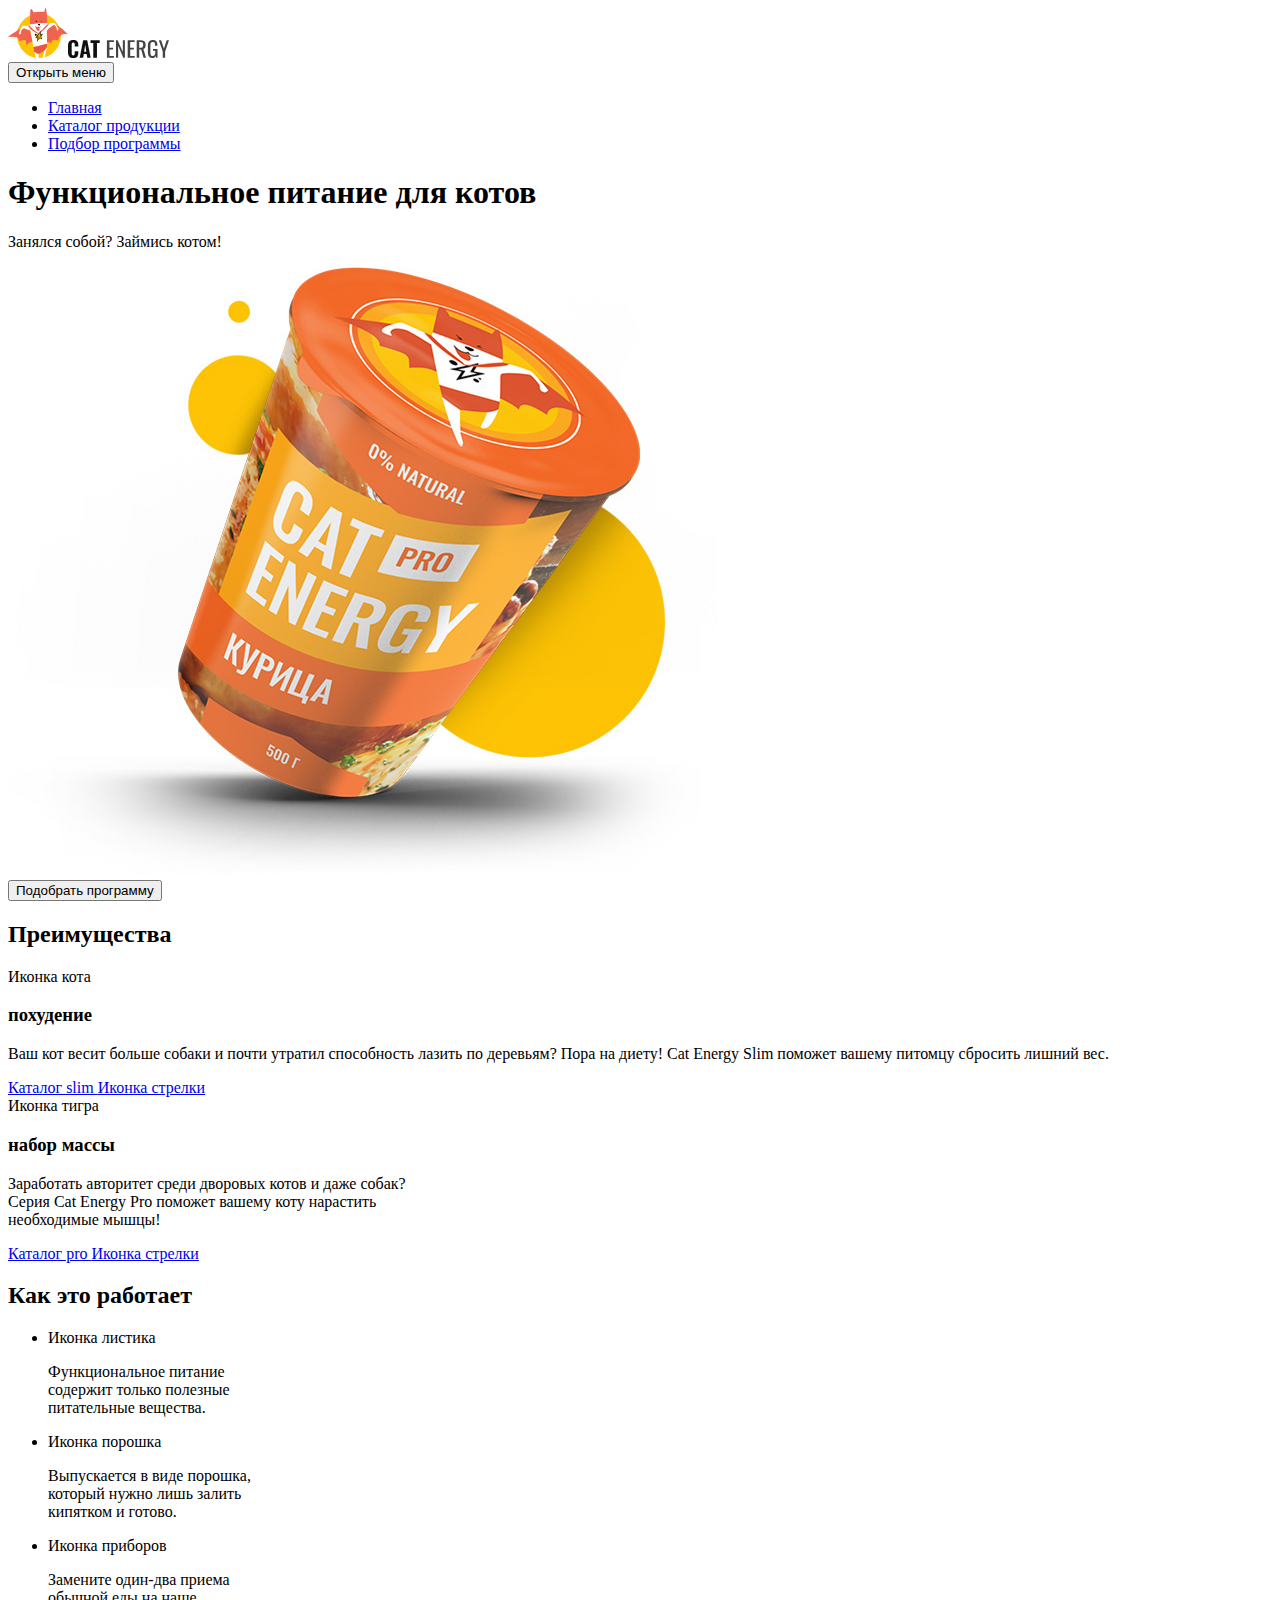
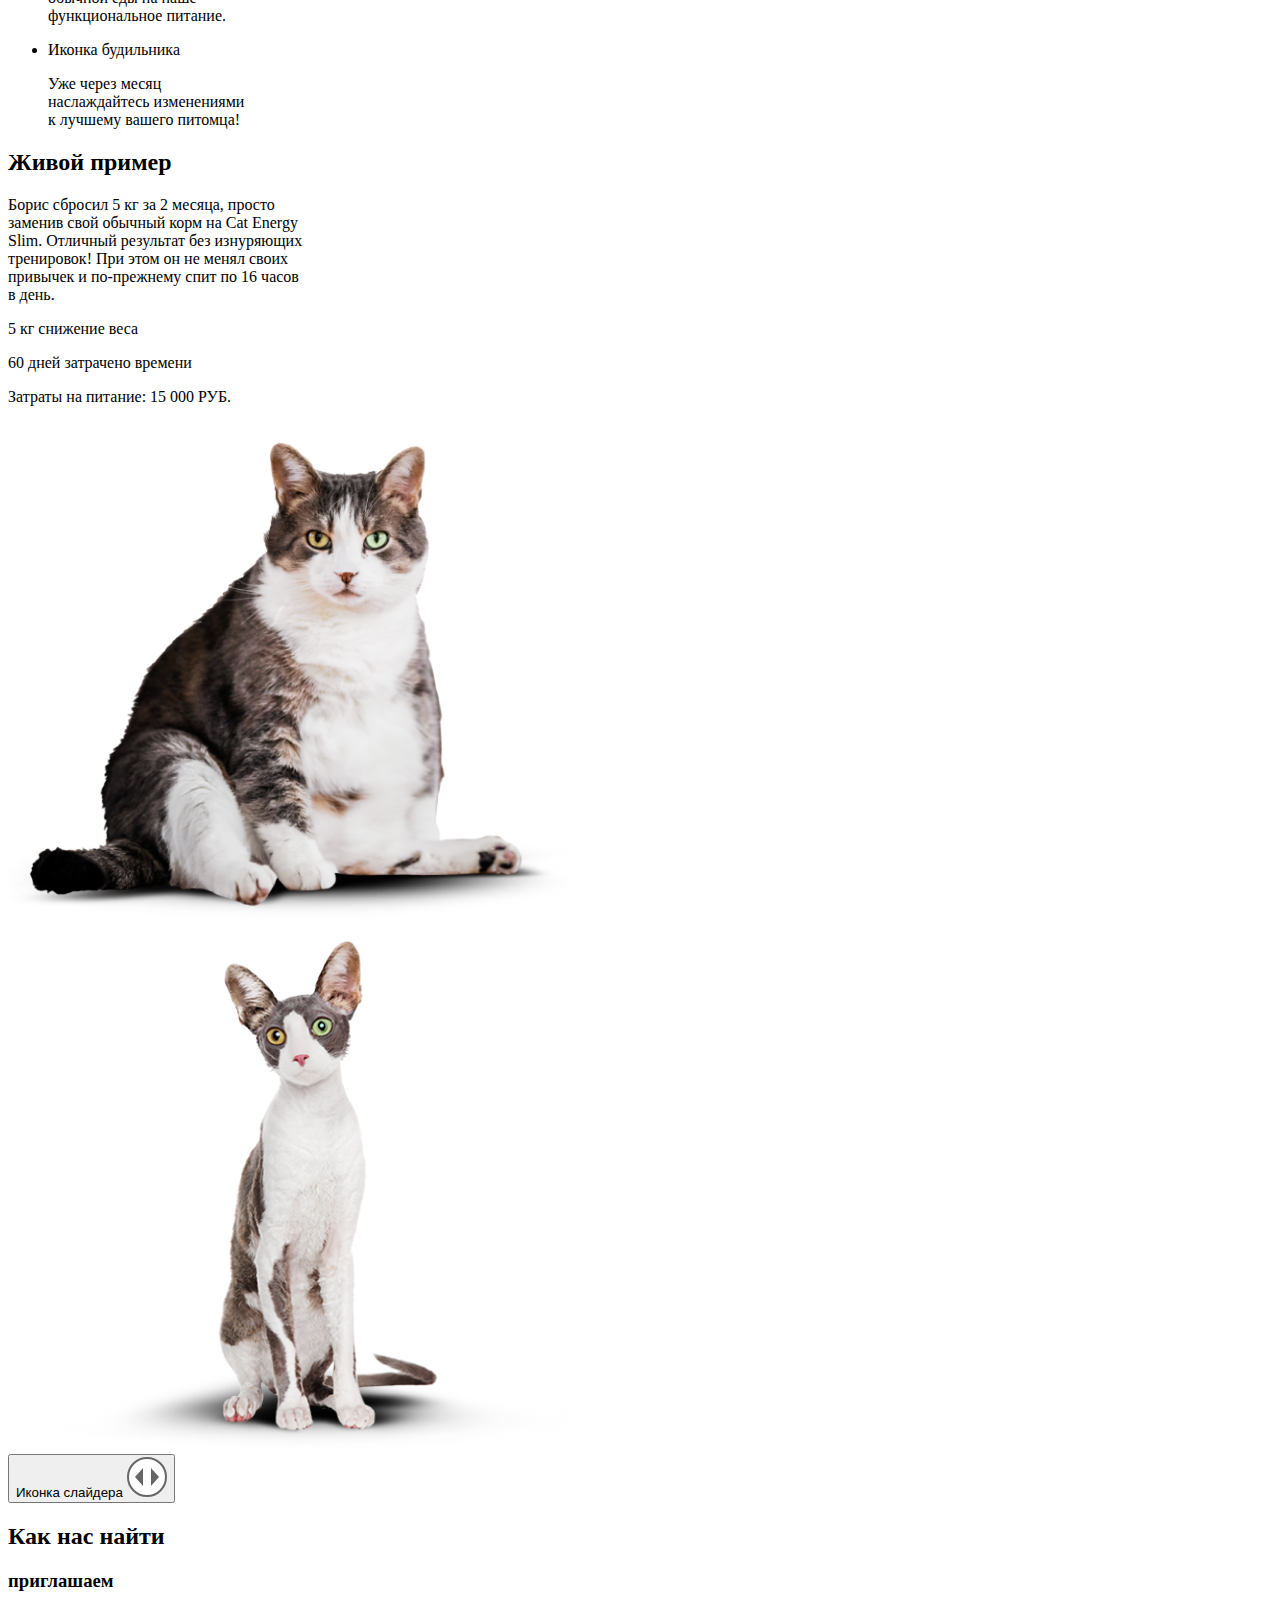
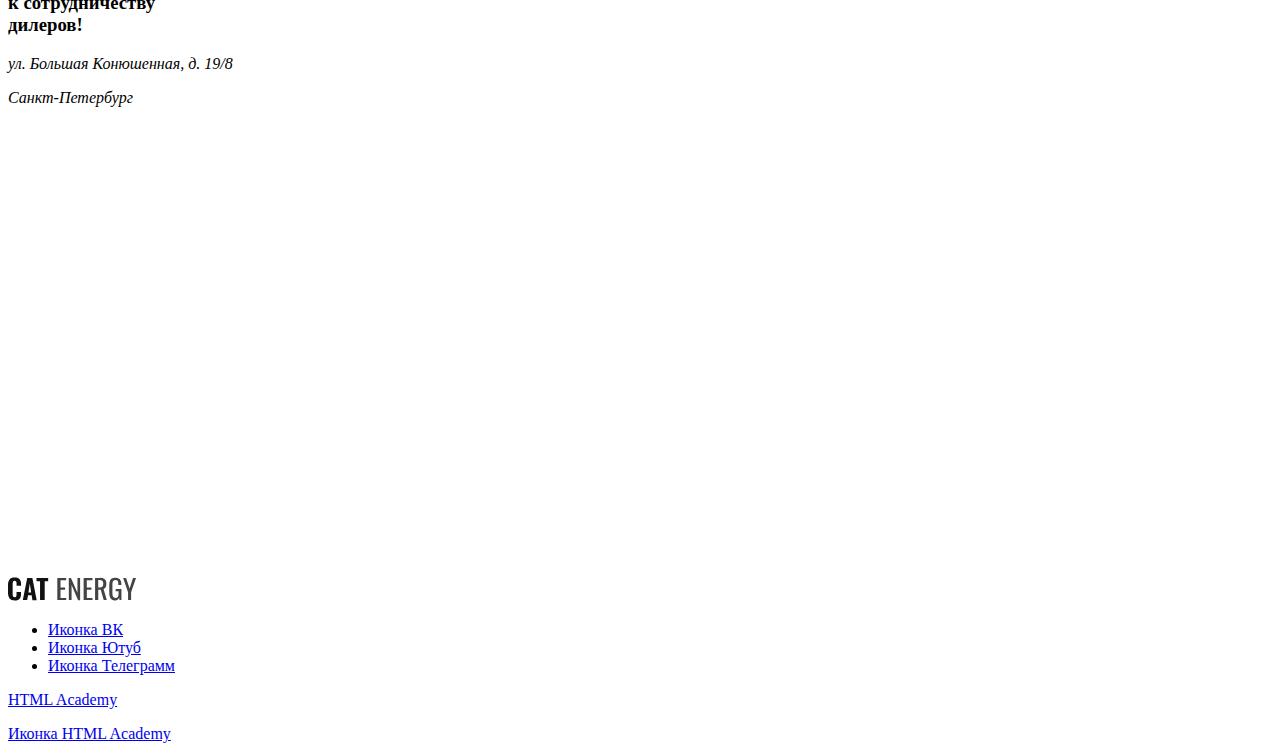
==== commit bac06ed7: "Deploying to gh-pages from @ sawkasilan/2473593-cat-energy-31@159863ae0a313f382494ef9946a191a063c23c" ====
--- a/index.html
+++ b/index.html
@@ -1,4 +1,4 @@
-<!DOCTYPE html><html class="page" lang="ru"><head><meta charset="UTF-8"><title>Cat Energy</title><meta name="viewport" content="width=device-width,initial-scale=1"><link rel="icon" href="favicons/icon.svg" type="image/svg+xml"><link rel="apple-touch-icon" href="favicons/150.png"><link rel="icon" href="favicon.ico"><link rel="manifest" href="manifest.webmanifest"><link rel="stylesheet" href="styles/styles.css"><script src="scripts/index.js" defer="defer"></script></head><body class="page__body"><header class="main-header"><div class="main-header__logo-wrapper"><a class="main-header__logo" href="https://htmlacademy.ru/intensive/adaptive"><picture><source width="70" height="59" media="(min-width: 1440px)" type="image/svg+xml" srcset="images/header/logo-desktop.svg"><source width="60" height="50" media="(min-width: 768px)" type="image/svg+xml" srcset="images/header/logo-tablet.svg"><img src="images/header/logo-mobile@2x.svg" width="33" height="38" alt="Логотип сайта"></picture></a><a class="main-header__logo-text" href="https://htmlacademy.ru/intensive/adaptive"><img src="images/header/logo-text@2x.svg" width="101" height="18" alt="Логотип сайта"></a></div><nav class="nav nav__background-desktop"><button class="nav__toggle nav__toggle--open" type="button"><span class="visually-hidden">Открыть меню</span></button><ul class="nav__list site-list"><li class="site-list__item site-list__item--current"><a class="site-list__link" href="index.html">Главная</a></li><li class="site-list__item"><a class="site-list__link" href="catalog.html">Каталог продукции</a></li><li class="site-list__item"><a class="site-list__link" href="#">Подбор программы</a></li></ul></nav></header><main class="main-container"><section class="hero"><div class="hero__container"><h1 class="hero__title">Функциональное питание для котов</h1><p class="hero__text">Занялся собой? Займись котом!</p><picture><source width="552" height="499" media="(min-width: 1440px)" type="image/png" srcset="images/promo/promo-can-desktop@2x@1x.png, images/promo/promo-can-desktop@2x@2x.png 2x"><source width="709" height="609" media="(min-width: 768px)" type="image/png" srcset="images/promo/promo-can-tablet@2x@1x.png, images/promo/promo-can-tablet@2x@2x.png 2x"><img class="hero__image" width="280" height="270" src="images/promo/promo-can-mobile@2x@1x.png" srcset="images/promo/promo-can-mobile@2x@2x.png 2x" alt="Упаковка питания Cat Energy"></picture></div><button class="hero__program-button button" type="button">Подобрать программу</button></section><section class="advantages"><h2 class="visually-hidden">Преимущества</h2><arcticle class="advantages__info"><div class="advantages__wrapper"><div class="advantages__icon-cat"><span class="visually-hidden">Иконка кота</span></div><h3 class="advantages__title">похудение</h3><p class="advantages__text index-text">Ваш кот весит больше собаки и почти утратил способность<br>лазить по деревьям? Пора на диету! Cat Energy Slim поможет<br>вашему питомцу сбросить лишний вес.</p></div><div class="advantages__link-wrapper"><a class="advantages__link-text" href="#">Каталог slim </a><a class="advantages__link-icon" href="#"><span class="visually-hidden">Иконка стрелки</span></a></div></arcticle><arcticle class="advantages__info"><div class="advantages__wrapper"><div class="advantages__icon-tiger"><span class="visually-hidden">Иконка тигра</span></div><h3 class="advantages__title">набор массы</h3><p class="advantages__text index-text">Заработать авторитет среди дворовых котов и даже собак?<br>Серия Cat Energy Pro поможет вашему коту нарастить<br>необходимые мышцы!</p></div><div class="advantages__link-wrapper"><a class="advantages__link-text" href="#">Каталог pro </a><a class="advantages__link-icon" href="#"><span class="visually-hidden">Иконка стрелки</span></a></div></arcticle></section><section class="functions"><h2 class="functions__title">Как это работает</h2><ul class="functions__list"><li class="functions__item"><div class="functions__icon functions__icon--leaf"><span class="visually-hidden">Иконка листика</span></div><p class="functions__desc index-text">Функциональное питание<br>содержит только полезные<br>питательные вещества.</p></li><li class="functions__item"><div class="functions__icon functions__icon--powder"><span class="visually-hidden">Иконка порошка</span></div><p class="functions__desc index-text">Выпускается в виде порошка,<br>который нужно лишь залить<br>кипятком и готово.</p></li><li class="functions__item"><div class="functions__icon functions__icon--eat"><span class="visually-hidden">Иконка приборов</span></div><p class="functions__desc index-text">Замените один-два приема<br>обычной еды на наше<br>функциональное питание.</p></li><li class="functions__item"><div class="functions__icon functions__icon--alarm"><span class="visually-hidden">Иконка будильника</span></div><p class="functions__desc index-text">Уже через месяц<br>наслаждайтесь изменениями<br>к лучшему вашего питомца!</p></li></ul></section><section class="example"><h2 class="example__title">Живой пример</h2><div class="example__background-desktop"><p class="example__text index-text">Борис сбросил 5 кг за 2 месяца, просто<br>заменив свой обычный корм на Cat Energy<br>Slim. Отличный результат без изнуряющих<br>тренировок! При этом он не менял своих<br>привычек и по-прежнему спит по 16 часов<br>в день.</p><div class="example__text-tablet-wrapper"><div class="example__results-wrapper"><p class="exapmle__results-text"><span class="example__results-number">5 кг</span> снижение<br>веса</p><p class="exapmle__results-text"><span class="example__results-number">60 дней</span> затрачено<br>времени</p></div><p class="example__price">Затраты на питание: <span>15 000 РУБ.</span></p></div><div class="example__slider slider"><div class="slider__wrapper slider__wrapper-before"><picture><source width="560" height="512" media="(min-width: 768px)" type="image/png" srcset="images/example/cat-thick-tablet@2x@1x.png, images/example/cat-thick-tablet@2x@2x.png 2x"><img class="slider__image" width="280" height="256" src="images/example/cat-thick-mobile@2x@1x.png" srcset="images/example/cat-thick-mobile@2x@2x.png 2x" alt="Фото полного кота"></picture></div><div class="slider__wrapper slider__wrapper-after"><picture><source width="560" height="512" media="(min-width: 768px)" type="image/png" srcset="images/example/cat-thin-tablet@2x@1x.png, images/example/cat-thin-tablet@2x@2x.png 2x"><img class="slider__image" width="280" height="256" src="images/example/cat-thin-mobile@2x@1x.png" srcset="images/example/cat-thin-mobile@2x@2x.png 2x" alt="Фото худого кота"></picture></div><button class="slider__button" type="button"><span class="visually-hidden">Иконка слайдера</span> <svg class="slider__icon" width="40" height="40"><use href="icons/stack.svg#thumb"></use></svg></button></div></div></section><section class="address"><h2 class="visually-hidden">Как нас найти</h2><div class="address__container"><h3 class="address__title">приглашаем<br>к сотрудничеству<br>дилеров!</h3><address class="address__text"><p class="address__street">ул. Большая Конюшенная, д. 19/8</p><p class="address__city">Санкт-Петербург</p></address></div><iframe class="address__map" src="https://www.google.com/maps/embed?pb=!1m18!1m12!1m3!1d1998.603625719817!2d30.32047247732077!3d59.938719162093584!2m3!1f0!2f0!3f0!3m2!1i1024!2i768!4f13.1!3m3!1m2!1s0x4696310fca145cc1%3A0x42b32648d8238007!2z0JHQvtC70YzRiNCw0Y8g0JrQvtC90Y7RiNC10L3QvdCw0Y8g0YPQuy4sIDE5LzgsINCh0LDQvdC60YIt0J_QtdGC0LXRgNCx0YPRgNCzLCAxOTExODY!5e0!3m2!1sru!2sru!4v1713003276122!5m2!1sru!2sru" width="600" height="450" style="border:0;" allowfullscreen="" loading="lazy" referrerpolicy="no-referrer-when-downgrade"></iframe><!-- <div class="address__image">
+<!DOCTYPE html><html class="page" lang="ru"><head><meta charset="UTF-8"><title>Cat Energy</title><meta name="viewport" content="width=device-width,initial-scale=1"><link rel="icon" href="favicons/icon.svg" type="image/svg+xml"><link rel="apple-touch-icon" href="favicons/150.png"><link rel="icon" href="favicon.ico"><link rel="manifest" href="manifest.webmanifest"><link rel="stylesheet" href="styles/styles.css"><script src="scripts/index.js" defer="defer"></script></head><body class="page__body"><header class="main-header main-header--nojs"><div class="main-header__logo-wrapper"><a class="main-header__logo" href="https://htmlacademy.ru/intensive/adaptive"><picture><source width="70" height="59" media="(min-width: 1440px)" type="image/svg+xml" srcset="images/header/logo-desktop.svg"><source width="60" height="50" media="(min-width: 768px)" type="image/svg+xml" srcset="images/header/logo-tablet.svg"><img src="images/header/logo-mobile@2x.svg" width="33" height="38" alt="Логотип сайта"></picture></a><a class="main-header__logo-text" href="https://htmlacademy.ru/intensive/adaptive"><img src="images/header/logo-text@2x.svg" width="101" height="18" alt="Логотип сайта"></a></div><nav class="nav nav--close nav--nojs nav__background-desktop"><button class="nav__toggle" type="button"><span class="visually-hidden">Открыть меню</span></button><ul class="nav__list site-list"><li class="site-list__item site-list__item--current"><a class="site-list__link" href="index.html">Главная</a></li><li class="site-list__item"><a class="site-list__link" href="catalog.html">Каталог продукции</a></li><li class="site-list__item"><a class="site-list__link" href="#">Подбор программы</a></li></ul></nav></header><main class="main-container"><section class="hero"><div class="hero__container"><h1 class="hero__title">Функциональное питание для котов</h1><p class="hero__text">Занялся собой? Займись котом!</p><picture><source width="552" height="499" media="(min-width: 1440px)" type="image/png" srcset="images/promo/promo-can-desktop@2x@1x.png, images/promo/promo-can-desktop@2x@2x.png 2x"><source width="709" height="609" media="(min-width: 768px)" type="image/png" srcset="images/promo/promo-can-tablet@2x@1x.png, images/promo/promo-can-tablet@2x@2x.png 2x"><img class="hero__image" width="280" height="270" src="images/promo/promo-can-mobile@2x@1x.png" srcset="images/promo/promo-can-mobile@2x@2x.png 2x" alt="Упаковка питания Cat Energy"></picture></div><button class="hero__program-button button" type="button">Подобрать программу</button></section><section class="advantages"><h2 class="visually-hidden">Преимущества</h2><arcticle class="advantages__info"><div class="advantages__wrapper"><div class="advantages__icon-cat"><span class="visually-hidden">Иконка кота</span></div><h3 class="advantages__title">похудение</h3><p class="advantages__text index-text">Ваш кот весит больше собаки и почти утратил способность лазить по деревьям? Пора на диету! Cat Energy Slim поможет вашему питомцу сбросить лишний вес.</p></div><div class="advantages__link-wrapper"><a class="advantages__link-text" href="#">Каталог slim </a><a class="advantages__link-icon" href="#"><span class="visually-hidden">Иконка стрелки</span></a></div></arcticle><arcticle class="advantages__info"><div class="advantages__wrapper"><div class="advantages__icon-tiger"><span class="visually-hidden">Иконка тигра</span></div><h3 class="advantages__title">набор массы</h3><p class="advantages__text index-text">Заработать авторитет среди дворовых котов и даже собак?<br>Серия Cat Energy Pro поможет вашему коту нарастить<br>необходимые мышцы!</p></div><div class="advantages__link-wrapper"><a class="advantages__link-text" href="#">Каталог pro </a><a class="advantages__link-icon" href="#"><span class="visually-hidden">Иконка стрелки</span></a></div></arcticle></section><section class="functions"><h2 class="functions__title">Как это работает</h2><ul class="functions__list"><li class="functions__item"><div class="functions__icon functions__icon--leaf"><span class="visually-hidden">Иконка листика</span></div><p class="functions__desc index-text">Функциональное питание<br>содержит только полезные<br>питательные вещества.</p></li><li class="functions__item"><div class="functions__icon functions__icon--powder"><span class="visually-hidden">Иконка порошка</span></div><p class="functions__desc index-text">Выпускается в виде порошка,<br>который нужно лишь залить<br>кипятком и готово.</p></li><li class="functions__item"><div class="functions__icon functions__icon--eat"><span class="visually-hidden">Иконка приборов</span></div><p class="functions__desc index-text">Замените один-два приема<br>обычной еды на наше<br>функциональное питание.</p></li><li class="functions__item"><div class="functions__icon functions__icon--alarm"><span class="visually-hidden">Иконка будильника</span></div><p class="functions__desc index-text">Уже через месяц<br>наслаждайтесь изменениями<br>к лучшему вашего питомца!</p></li></ul></section><section class="example"><h2 class="example__title">Живой пример</h2><div class="example__background-desktop"><p class="example__text index-text">Борис сбросил 5 кг за 2 месяца, просто<br>заменив свой обычный корм на Cat Energy<br>Slim. Отличный результат без изнуряющих<br>тренировок! При этом он не менял своих<br>привычек и по-прежнему спит по 16 часов<br>в день.</p><div class="example__text-tablet-wrapper"><div class="example__results-wrapper"><p class="exapmle__results-text"><span class="example__results-number">5 кг</span> <span class="example__results-explanaction">снижение веса</span></p><p class="exapmle__results-text"><span class="example__results-number">60 дней</span> <span class="example__results-explanaction">затрачено времени</span></p></div><p class="example__price">Затраты на питание: <span>15 000 РУБ.</span></p></div><div class="example__slider slider"><div class="slider__wrapper slider__wrapper-before"><picture><source width="560" height="512" media="(min-width: 768px)" type="image/png" srcset="images/example/cat-thick-tablet@2x@1x.png, images/example/cat-thick-tablet@2x@2x.png 2x"><img class="slider__image" width="280" height="256" src="images/example/cat-thick-mobile@2x@1x.png" srcset="images/example/cat-thick-mobile@2x@2x.png 2x" alt="Фото полного кота"></picture></div><div class="slider__wrapper slider__wrapper-after"><picture><source width="560" height="512" media="(min-width: 768px)" type="image/png" srcset="images/example/cat-thin-tablet@2x@1x.png, images/example/cat-thin-tablet@2x@2x.png 2x"><img class="slider__image" width="280" height="256" src="images/example/cat-thin-mobile@2x@1x.png" srcset="images/example/cat-thin-mobile@2x@2x.png 2x" alt="Фото худого кота"></picture></div><button class="slider__button" type="button"><span class="visually-hidden">Иконка слайдера</span> <svg class="slider__icon" width="40" height="40"><use href="icons/stack.svg#thumb"></use></svg></button></div></div></section><section class="address"><h2 class="visually-hidden">Как нас найти</h2><div class="address__container"><h3 class="address__title">приглашаем<br>к сотрудничеству<br>дилеров!</h3><address class="address__text"><p class="address__street">ул. Большая Конюшенная, д. 19/8</p><p class="address__city">Санкт-Петербург</p></address></div><iframe class="address__map" src="https://www.google.com/maps/embed?pb=!1m18!1m12!1m3!1d1998.603625719817!2d30.32047247732077!3d59.938719162093584!2m3!1f0!2f0!3f0!3m2!1i1024!2i768!4f13.1!3m3!1m2!1s0x4696310fca145cc1%3A0x42b32648d8238007!2z0JHQvtC70YzRiNCw0Y8g0JrQvtC90Y7RiNC10L3QvdCw0Y8g0YPQuy4sIDE5LzgsINCh0LDQvdC60YIt0J_QtdGC0LXRgNCx0YPRgNCzLCAxOTExODY!5e0!3m2!1sru!2sru!4v1713003276122!5m2!1sru!2sru" width="600" height="450" style="border:0;" allowfullscreen="" loading="lazy" referrerpolicy="no-referrer-when-downgrade"></iframe><!-- <div class="address__image">
          <picture>
           <source width="113" height="106" media="(min-width: 768px)" type="image/png" srcset="images/map/map-marker-tablet.png@1x.png 1x, images/map/map-marker-mobile.png@2x.png 2x">
           <img class="address__map-marker" width="57" height="53" src="images/map/map-marker-mobile.png@1x.png" srcset="images/map/map-marker-mobile.png@2x.png 2x" alt="Маркер на карте">
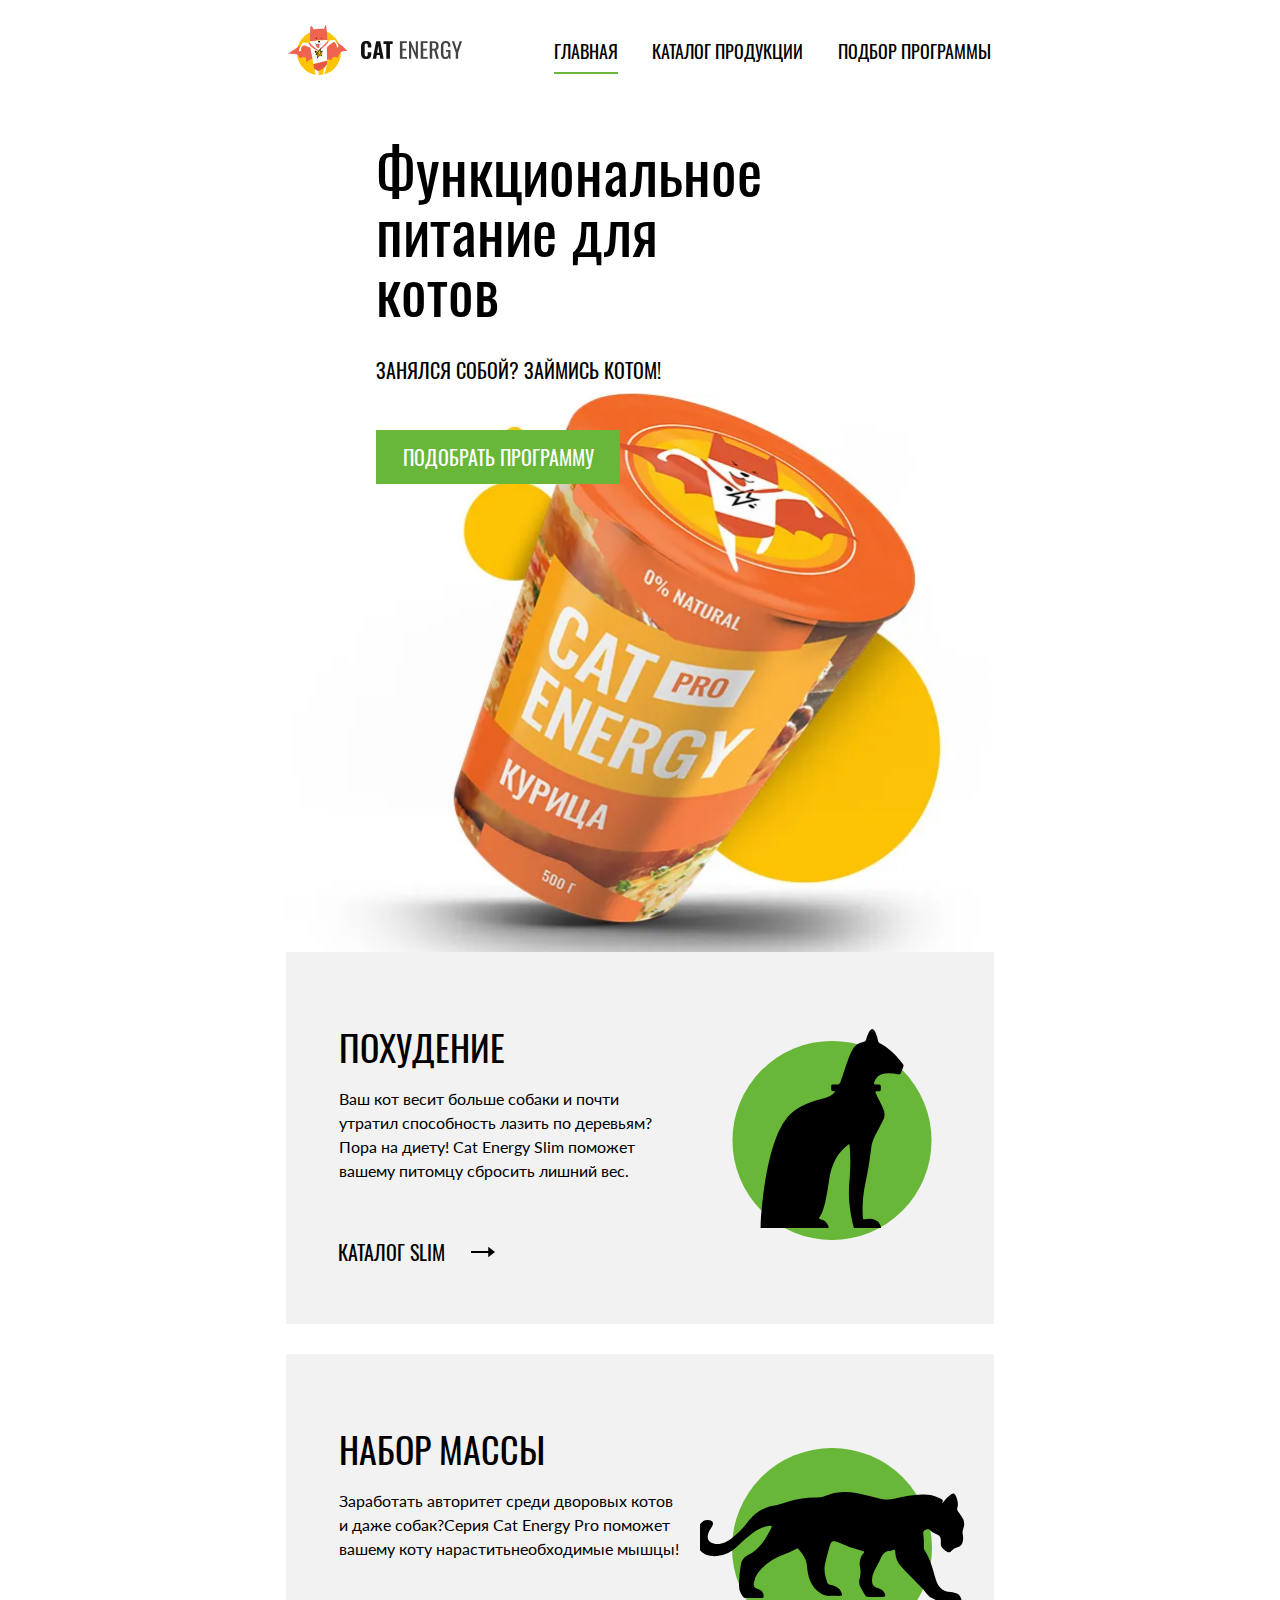
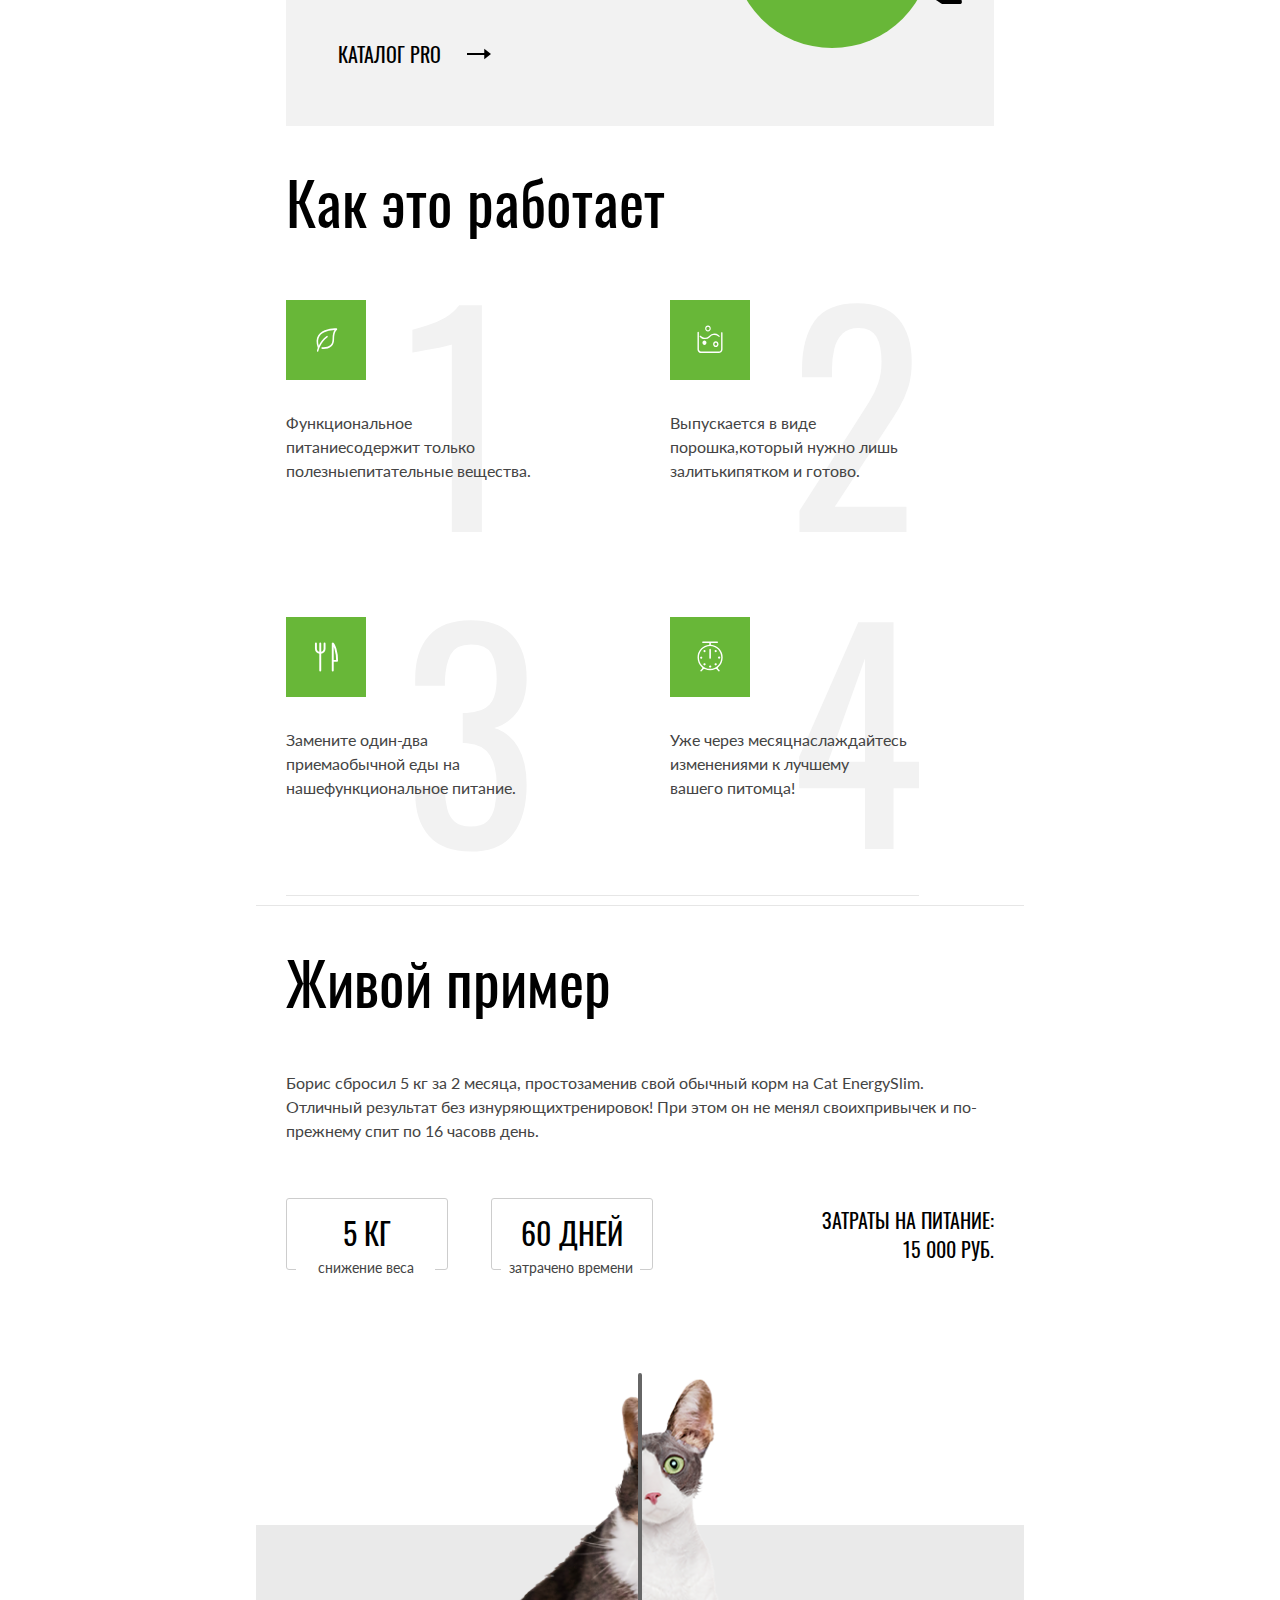
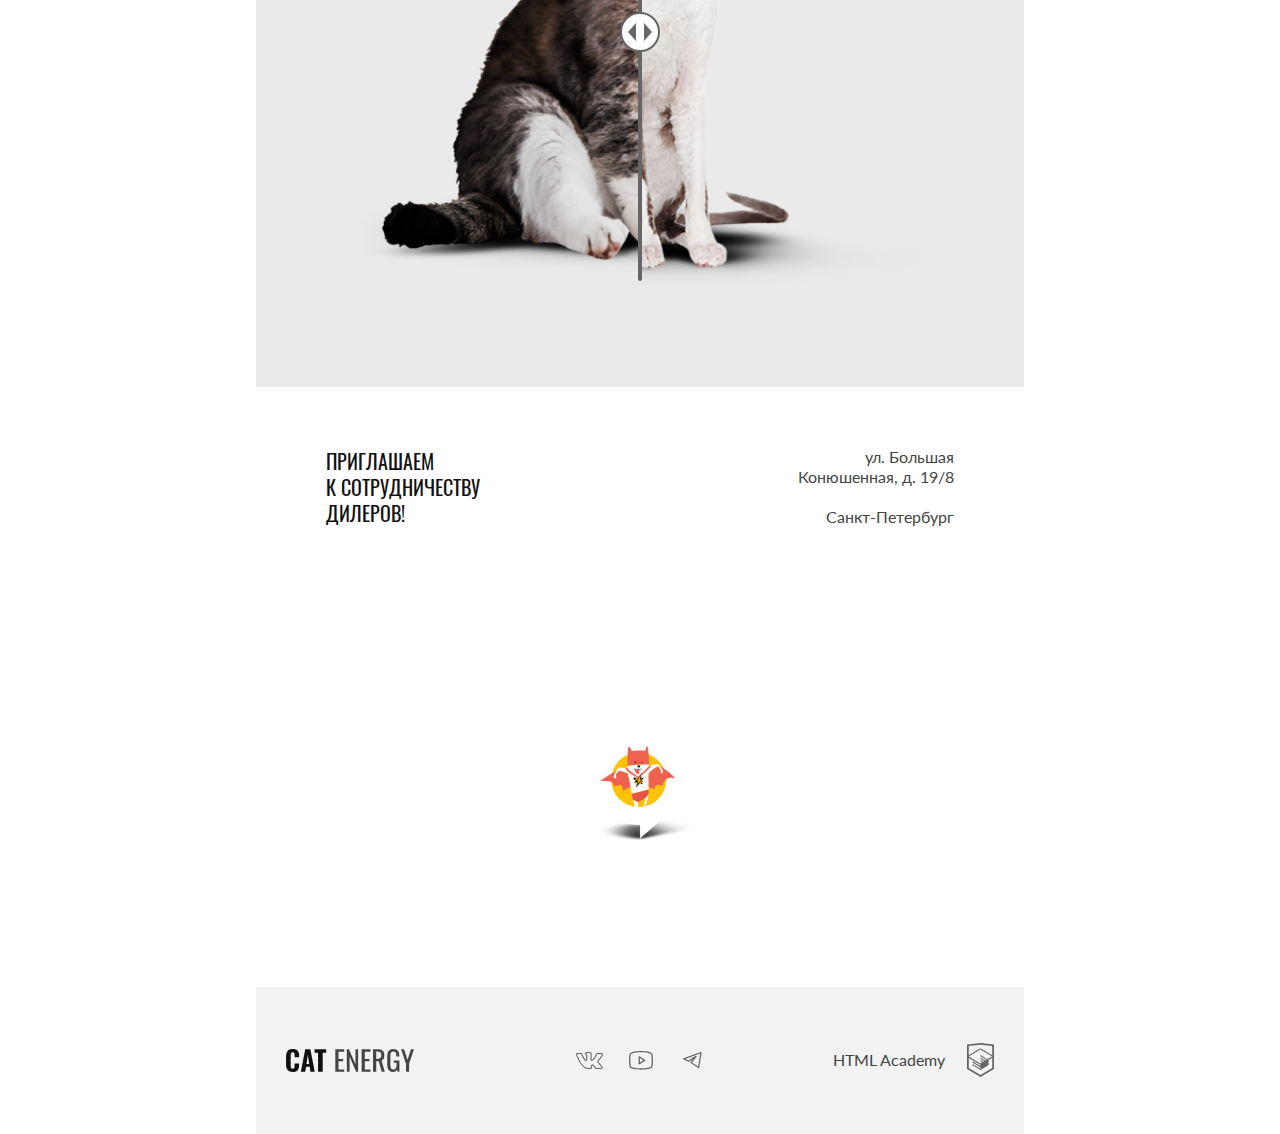
==== commit aeb006d5: "Deploying to gh-pages from @ sawkasilan/2473593-cat-energy-31@40c0bf9af5cdd8dcac111637dbc0bcd02c80a7" ====
--- a/index.html
+++ b/index.html
@@ -1,7 +1 @@
-<!DOCTYPE html><html class="page" lang="ru"><head><meta charset="UTF-8"><title>Cat Energy</title><meta name="viewport" content="width=device-width,initial-scale=1"><link rel="icon" href="favicons/icon.svg" type="image/svg+xml"><link rel="apple-touch-icon" href="favicons/150.png"><link rel="icon" href="favicon.ico"><link rel="manifest" href="manifest.webmanifest"><link rel="stylesheet" href="styles/styles.css"><script src="scripts/index.js" defer="defer"></script></head><body class="page__body"><header class="main-header main-header--nojs"><div class="main-header__logo-wrapper"><a class="main-header__logo" href="https://htmlacademy.ru/intensive/adaptive"><picture><source width="70" height="59" media="(min-width: 1440px)" type="image/svg+xml" srcset="images/header/logo-desktop.svg"><source width="60" height="50" media="(min-width: 768px)" type="image/svg+xml" srcset="images/header/logo-tablet.svg"><img src="images/header/logo-mobile@2x.svg" width="33" height="38" alt="Логотип сайта"></picture></a><a class="main-header__logo-text" href="https://htmlacademy.ru/intensive/adaptive"><img src="images/header/logo-text@2x.svg" width="101" height="18" alt="Логотип сайта"></a></div><nav class="nav nav--close nav--nojs nav__background-desktop"><button class="nav__toggle" type="button"><span class="visually-hidden">Открыть меню</span></button><ul class="nav__list site-list"><li class="site-list__item site-list__item--current"><a class="site-list__link" href="index.html">Главная</a></li><li class="site-list__item"><a class="site-list__link" href="catalog.html">Каталог продукции</a></li><li class="site-list__item"><a class="site-list__link" href="#">Подбор программы</a></li></ul></nav></header><main class="main-container"><section class="hero"><div class="hero__container"><h1 class="hero__title">Функциональное питание для котов</h1><p class="hero__text">Занялся собой? Займись котом!</p><picture><source width="552" height="499" media="(min-width: 1440px)" type="image/png" srcset="images/promo/promo-can-desktop@2x@1x.png, images/promo/promo-can-desktop@2x@2x.png 2x"><source width="709" height="609" media="(min-width: 768px)" type="image/png" srcset="images/promo/promo-can-tablet@2x@1x.png, images/promo/promo-can-tablet@2x@2x.png 2x"><img class="hero__image" width="280" height="270" src="images/promo/promo-can-mobile@2x@1x.png" srcset="images/promo/promo-can-mobile@2x@2x.png 2x" alt="Упаковка питания Cat Energy"></picture></div><button class="hero__program-button button" type="button">Подобрать программу</button></section><section class="advantages"><h2 class="visually-hidden">Преимущества</h2><arcticle class="advantages__info"><div class="advantages__wrapper"><div class="advantages__icon-cat"><span class="visually-hidden">Иконка кота</span></div><h3 class="advantages__title">похудение</h3><p class="advantages__text index-text">Ваш кот весит больше собаки и почти утратил способность лазить по деревьям? Пора на диету! Cat Energy Slim поможет вашему питомцу сбросить лишний вес.</p></div><div class="advantages__link-wrapper"><a class="advantages__link-text" href="#">Каталог slim </a><a class="advantages__link-icon" href="#"><span class="visually-hidden">Иконка стрелки</span></a></div></arcticle><arcticle class="advantages__info"><div class="advantages__wrapper"><div class="advantages__icon-tiger"><span class="visually-hidden">Иконка тигра</span></div><h3 class="advantages__title">набор массы</h3><p class="advantages__text index-text">Заработать авторитет среди дворовых котов и даже собак?<br>Серия Cat Energy Pro поможет вашему коту нарастить<br>необходимые мышцы!</p></div><div class="advantages__link-wrapper"><a class="advantages__link-text" href="#">Каталог pro </a><a class="advantages__link-icon" href="#"><span class="visually-hidden">Иконка стрелки</span></a></div></arcticle></section><section class="functions"><h2 class="functions__title">Как это работает</h2><ul class="functions__list"><li class="functions__item"><div class="functions__icon functions__icon--leaf"><span class="visually-hidden">Иконка листика</span></div><p class="functions__desc index-text">Функциональное питание<br>содержит только полезные<br>питательные вещества.</p></li><li class="functions__item"><div class="functions__icon functions__icon--powder"><span class="visually-hidden">Иконка порошка</span></div><p class="functions__desc index-text">Выпускается в виде порошка,<br>который нужно лишь залить<br>кипятком и готово.</p></li><li class="functions__item"><div class="functions__icon functions__icon--eat"><span class="visually-hidden">Иконка приборов</span></div><p class="functions__desc index-text">Замените один-два приема<br>обычной еды на наше<br>функциональное питание.</p></li><li class="functions__item"><div class="functions__icon functions__icon--alarm"><span class="visually-hidden">Иконка будильника</span></div><p class="functions__desc index-text">Уже через месяц<br>наслаждайтесь изменениями<br>к лучшему вашего питомца!</p></li></ul></section><section class="example"><h2 class="example__title">Живой пример</h2><div class="example__background-desktop"><p class="example__text index-text">Борис сбросил 5 кг за 2 месяца, просто<br>заменив свой обычный корм на Cat Energy<br>Slim. Отличный результат без изнуряющих<br>тренировок! При этом он не менял своих<br>привычек и по-прежнему спит по 16 часов<br>в день.</p><div class="example__text-tablet-wrapper"><div class="example__results-wrapper"><p class="exapmle__results-text"><span class="example__results-number">5 кг</span> <span class="example__results-explanaction">снижение веса</span></p><p class="exapmle__results-text"><span class="example__results-number">60 дней</span> <span class="example__results-explanaction">затрачено времени</span></p></div><p class="example__price">Затраты на питание: <span>15 000 РУБ.</span></p></div><div class="example__slider slider"><div class="slider__wrapper slider__wrapper-before"><picture><source width="560" height="512" media="(min-width: 768px)" type="image/png" srcset="images/example/cat-thick-tablet@2x@1x.png, images/example/cat-thick-tablet@2x@2x.png 2x"><img class="slider__image" width="280" height="256" src="images/example/cat-thick-mobile@2x@1x.png" srcset="images/example/cat-thick-mobile@2x@2x.png 2x" alt="Фото полного кота"></picture></div><div class="slider__wrapper slider__wrapper-after"><picture><source width="560" height="512" media="(min-width: 768px)" type="image/png" srcset="images/example/cat-thin-tablet@2x@1x.png, images/example/cat-thin-tablet@2x@2x.png 2x"><img class="slider__image" width="280" height="256" src="images/example/cat-thin-mobile@2x@1x.png" srcset="images/example/cat-thin-mobile@2x@2x.png 2x" alt="Фото худого кота"></picture></div><button class="slider__button" type="button"><span class="visually-hidden">Иконка слайдера</span> <svg class="slider__icon" width="40" height="40"><use href="icons/stack.svg#thumb"></use></svg></button></div></div></section><section class="address"><h2 class="visually-hidden">Как нас найти</h2><div class="address__container"><h3 class="address__title">приглашаем<br>к сотрудничеству<br>дилеров!</h3><address class="address__text"><p class="address__street">ул. Большая Конюшенная, д. 19/8</p><p class="address__city">Санкт-Петербург</p></address></div><iframe class="address__map" src="https://www.google.com/maps/embed?pb=!1m18!1m12!1m3!1d1998.603625719817!2d30.32047247732077!3d59.938719162093584!2m3!1f0!2f0!3f0!3m2!1i1024!2i768!4f13.1!3m3!1m2!1s0x4696310fca145cc1%3A0x42b32648d8238007!2z0JHQvtC70YzRiNCw0Y8g0JrQvtC90Y7RiNC10L3QvdCw0Y8g0YPQuy4sIDE5LzgsINCh0LDQvdC60YIt0J_QtdGC0LXRgNCx0YPRgNCzLCAxOTExODY!5e0!3m2!1sru!2sru!4v1713003276122!5m2!1sru!2sru" width="600" height="450" style="border:0;" allowfullscreen="" loading="lazy" referrerpolicy="no-referrer-when-downgrade"></iframe><!-- <div class="address__image">
-         <picture>
-          <source width="113" height="106" media="(min-width: 768px)" type="image/png" srcset="images/map/map-marker-tablet.png@1x.png 1x, images/map/map-marker-mobile.png@2x.png 2x">
-          <img class="address__map-marker" width="57" height="53" src="images/map/map-marker-mobile.png@1x.png" srcset="images/map/map-marker-mobile.png@2x.png 2x" alt="Маркер на карте">
-        </picture>
-        <span class="visually-hidden">Иконка на карте</span>
-      </div> --></section><footer class="footer"><a class="footer__logo" href="https://htmlacademy.ru/intensive/adaptive"><img src="images/header/logo-text@2x.svg" width="128" height="24" alt="Логотип сайта"></a><ul class="footer__social-list"><li class="footer__social-item"><a class="footer__social-link footer__social-link--vk" href="#"><span class="visually-hidden">Иконка ВК</span></a></li><li class="footer__social-item"><a class="footer__social-link footer__social-link--youtube" href="#"><span class="visually-hidden">Иконка Ютуб</span></a></li><li class="footer__social-item"><a class="footer__social-link footer__social-link--telegram" href="#"><span class="visually-hidden">Иконка Телеграмм</span></a></li></ul><div class="footer__logo-htmlacademy"><a class="footer__logo-text-link" href="#"><p class="footer__logo-text">HTML Academy</p></a><a class="footer__logo-icon-link" href="#"><span class="visually-hidden">Иконка HTML Academy</span></a></div></footer></main></body></html>+<!DOCTYPE html><html class="page" lang="ru"><head><meta charset="UTF-8"><title>Cat Energy</title><meta name="viewport" content="width=device-width,initial-scale=1"><link rel="preload" href="styles/styles.css" ass="style" crossorigin="anonymous"><link rel="preload" href="fonts/oswald/oswaldregular.woff2" ass="font" crossorigin="anonymous"><link rel="preload" href="fonts/lato/Lato-Regular.woff2" ass="font" crossorigin="anonymous"><link rel="icon" href="favicons/icon.svg" type="image/svg+xml"><link rel="apple-touch-icon" href="favicons/150.png"><link rel="icon" href="favicon.ico"><link rel="manifest" href="manifest.webmanifest"><link rel="stylesheet" href="styles/styles.css"><script src="scripts/index.js" defer="defer"></script></head><body class="page__body"><header class="main-header main-header--nojs"><div class="main-header__logo-wrapper"><a class="main-header__logo" href="index.html"><picture><source width="70" height="59" media="(min-width: 1440px)" type="image/svg+xml" srcset="images/header/logo-desktop.svg"><source width="60" height="50" media="(min-width: 768px)" type="image/svg+xml" srcset="images/header/logo-tablet.svg"><img src="images/header/logo-mobile@2x.svg" width="33" height="38" alt="Логотип сайта"></picture></a><a class="main-header__logo-text" href="index.html"><img src="images/header/logo-text@2x.svg" width="101" height="18" alt="Логотип сайта"></a></div><nav class="nav nav--close nav--nojs nav__background-desktop"><button class="nav__toggle" type="button"><span class="visually-hidden">Открыть меню</span></button><ul class="nav__list site-list"><li class="site-list__item site-list__item--current"><a class="site-list__link" href="index.html">Главная</a></li><li class="site-list__item"><a class="site-list__link" href="catalog.html">Каталог продукции</a></li><li class="site-list__item"><a class="site-list__link" href="#">Подбор программы</a></li></ul></nav></header><main class="main-container"><section class="hero"><div class="hero__container"><h1 class="hero__title">Функциональное питание для котов</h1><p class="hero__text">Занялся собой? Займись котом!</p><picture><source type="image/webp" media="(min-width: 1440px)" srcset="images/promo/promo-can-desktop@2x@1x.webp, images/promo/promo-can-desktop@2x@2x.webp 2x" width="552" height="499"><source type="image/webp" media="(min-width: 768px)" srcset="images/promo/promo-can-tablet@2x@1x.webp, images/promo/promo-can-tablet@2x@2x.webp 2x" width="709" height="609"><source type="image/webp" srcset="images/promo/promo-can-mobile@2x@1x.webp, images/promo/promo-can-mobile@2x@2x.webp 2x" width="280" height="270"><source width="552" height="499" media="(min-width: 1440px)" type="image/png" srcset="images/promo/promo-can-desktop@2x@1x.png, images/promo/promo-can-desktop@2x@2x.png 2x"><source width="709" height="609" media="(min-width: 768px)" type="image/png" srcset="images/promo/promo-can-tablet@2x@1x.png, images/promo/promo-can-tablet@2x@2x.png 2x"><img class="hero__image" width="280" height="270" src="images/promo/promo-can-mobile@2x@1x.png" srcset="images/promo/promo-can-mobile@2x@2x.png 2x" alt="Упаковка питания Cat Energy"></picture></div><button class="hero__program-button button" type="button">Подобрать программу</button></section><section class="advantages"><h2 class="visually-hidden">Преимущества</h2><arcticle class="advantages__info"><div class="advantages__wrapper"><div class="advantages__icon-cat"><span class="visually-hidden">Иконка кота</span></div><h3 class="advantages__title">похудение</h3><p class="advantages__text index-text">Ваш кот весит больше собаки и почти утратил способность лазить по деревьям? Пора на диету! Cat Energy Slim поможет вашему питомцу сбросить лишний вес.</p></div><div class="advantages__link-wrapper"><a class="advantages__link-text" href="#">Каталог slim </a><a class="advantages__link-icon" href="#"><span class="visually-hidden">Иконка стрелки</span></a></div></arcticle><arcticle class="advantages__info"><div class="advantages__wrapper"><div class="advantages__icon-tiger"><span class="visually-hidden">Иконка тигра</span></div><h3 class="advantages__title">набор массы</h3><p class="advantages__text index-text">Заработать авторитет среди дворовых котов и даже собак?<br>Серия Cat Energy Pro поможет вашему коту нарастить<br>необходимые мышцы!</p></div><div class="advantages__link-wrapper"><a class="advantages__link-text" href="#">Каталог pro </a><a class="advantages__link-icon" href="#"><span class="visually-hidden">Иконка стрелки</span></a></div></arcticle></section><section class="functions"><h2 class="functions__title">Как это работает</h2><ul class="functions__list"><li class="functions__item"><div class="functions__icon functions__icon--leaf"><span class="visually-hidden">Иконка листика</span></div><p class="functions__desc index-text">Функциональное питание<br>содержит только полезные<br>питательные вещества.</p></li><li class="functions__item"><div class="functions__icon functions__icon--powder"><span class="visually-hidden">Иконка порошка</span></div><p class="functions__desc index-text">Выпускается в виде порошка,<br>который нужно лишь залить<br>кипятком и готово.</p></li><li class="functions__item"><div class="functions__icon functions__icon--eat"><span class="visually-hidden">Иконка приборов</span></div><p class="functions__desc index-text">Замените один-два приема<br>обычной еды на наше<br>функциональное питание.</p></li><li class="functions__item"><div class="functions__icon functions__icon--alarm"><span class="visually-hidden">Иконка будильника</span></div><p class="functions__desc index-text">Уже через месяц<br>наслаждайтесь изменениями к лучшему<br class="br__tablet">вашего питомца!</p></li></ul></section><section class="example"><h2 class="example__title">Живой пример</h2><div class="example__background-desktop"><p class="example__text index-text">Борис сбросил 5 кг за 2 месяца, просто<br>заменив свой обычный корм на Cat Energy<br>Slim. Отличный результат без изнуряющих<br>тренировок! При этом он не менял своих<br>привычек и по-прежнему спит по 16 часов<br>в день.</p><div class="example__text-tablet-wrapper"><div class="example__results-wrapper"><p class="exapmle__results-text"><span class="example__results-number">5 кг</span> <span class="example__results-explanaction">снижение веса</span></p><p class="exapmle__results-text"><span class="example__results-number">60 дней</span> <span class="example__results-explanaction">затрачено времени</span></p></div><p class="example__price"><span>Затраты на питание:</span> <span>15 000 РУБ.</span></p></div><div class="example__slider slider"><div class="slider__wrapper slider__wrapper-before"><picture><source width="560" height="512" media="(min-width: 768px)" type="image/png" srcset="images/example/cat-thick-tablet@2x@1x.png, images/example/cat-thick-tablet@2x@2x.png 2x"><img class="slider__image" width="280" height="256" src="images/example/cat-thick-mobile@2x@1x.png" srcset="images/example/cat-thick-mobile@2x@2x.png 2x" alt="Фото полного кота"></picture></div><div class="slider__wrapper slider__wrapper-after"><picture><source width="560" height="512" media="(min-width: 768px)" type="image/png" srcset="images/example/cat-thin-tablet@2x@1x.png, images/example/cat-thin-tablet@2x@2x.png 2x"><img class="slider__image" width="280" height="256" src="images/example/cat-thin-mobile@2x@1x.png" srcset="images/example/cat-thin-mobile@2x@2x.png 2x" alt="Фото худого кота"></picture></div><button class="slider__button" type="button"><span class="visually-hidden">Иконка слайдера</span> <svg class="slider__icon" width="40" height="40" aria-hidden="true" focusable="false"><use href="icons/stack.svg#thumb"></use></svg></button></div></div></section><section class="address"><h2 class="visually-hidden">Как нас найти</h2><div class="address__container"><h3 class="address__title">приглашаем<br>к сотрудничеству дилеров!</h3><address class="address__text"><p class="address__street">ул. Большая Конюшенная, д. 19/8</p><p class="address__city">Санкт-Петербург</p></address></div><div class="address__map-nojs"></div><iframe class="address__map" src="https://www.google.com/maps/embed?pb=!1m18!1m12!1m3!1d1998.603625719817!2d30.32047247732077!3d59.938719162093584!2m3!1f0!2f0!3f0!3m2!1i1024!2i768!4f13.1!3m3!1m2!1s0x4696310fca145cc1%3A0x42b32648d8238007!2z0JHQvtC70YzRiNCw0Y8g0JrQvtC90Y7RiNC10L3QvdCw0Y8g0YPQuy4sIDE5LzgsINCh0LDQvdC60YIt0J_QtdGC0LXRgNCx0YPRgNCzLCAxOTExODY!5e0!3m2!1sru!2sru!4v1713003276122!5m2!1sru!2sru" width="600" height="450" style="border:0;" allowfullscreen="" loading="lazy" referrerpolicy="no-referrer-when-downgrade"></iframe><div class="address__image"><picture><source width="113" height="106" media="(min-width: 768px)" type="image/png" srcset="images/map/map-marker-tablet.png@1x.png, images/map/map-marker-mobile.png@2x.png 2x"><img class="address__map-marker" width="57" height="53" src="images/map/map-marker-mobile.png@1x.png" srcset="images/map/map-marker-mobile.png@2x.png 2x" alt="Маркер на карте"></picture><span class="visually-hidden">Иконка на карте</span></div></section><footer class="footer"><a class="footer__logo" href="index.html"><img src="images/header/logo-text@2x.svg" width="128" height="24" alt="Логотип сайта"></a><ul class="footer__social-list"><li class="footer__social-item"><a class="footer__social-link footer__social-link--vk" href="#"><span class="visually-hidden">Иконка ВК</span></a></li><li class="footer__social-item"><a class="footer__social-link footer__social-link--youtube" href="#"><span class="visually-hidden">Иконка Ютуб</span></a></li><li class="footer__social-item"><a class="footer__social-link footer__social-link--telegram" href="#"><span class="visually-hidden">Иконка Телеграмм</span></a></li></ul><div class="footer__logo-htmlacademy"><a class="footer__logo-text-link" href="https://htmlacademy.ru/intensive/adaptive"><p class="footer__logo-text">HTML Academy</p></a><a class="footer__logo-icon-link" href="https://htmlacademy.ru/intensive/adaptive"><span class="visually-hidden">Иконка HTML Academy</span></a></div></footer></main></body></html>--- a/styles/styles.css
+++ b/styles/styles.css
@@ -0,0 +1 @@
+@font-face{font-family:Lato;font-weight:400;font-style:normal;src:url(../fonts/lato/Lato-Regular.woff2)format("woff2");font-display:swap}@font-face{font-family:Oswald;font-weight:400;font-style:normal;src:url(../fonts/oswald/oswaldregular.woff2)format("woff2");font-display:swap}body{color:#444;font-family:Lato,sans-serif}*,:before,:after{box-sizing:border-box;margin:0;padding:0}img{object-fit:contain;max-width:100%}.visually-hidden{clip:rect(0 0 0 0);border:0;width:1px;height:1px;margin:-1px;padding:0;position:absolute;overflow:hidden}.button{color:#fff;text-transform:uppercase;text-align:center;cursor:pointer;background-color:#68b738;border:none;width:280px;height:40px;font-family:Oswald,Arial,sans-serif;font-size:16px;line-height:20px}.button:hover{background-color:#5eaa2f}.button:active{color:#ffffff4d;background-color:#5eaa2f}.page__body{width:320px;margin:0 auto}@media (width>=768px){.page__body{width:768px}}@media (width>=1440px){.page__body{min-width:1440px}}@media (width<=767px){.main-header--nojs{flex-direction:column;gap:15px;padding-top:15px}}.main-header{justify-content:space-between;align-items:center;width:279px;min-height:65px;margin:0 auto;display:flex;position:relative}@media (width>=768px){.main-header{width:704px;height:87px;padding-top:15px}}@media (width>=1440px){.main-header{width:1220px;height:169px;padding-top:0}}@media (width<=767px){.main-header__logo-text{padding-top:6px}}.main-header__logo-wrapper{justify-content:space-between;align-items:center;width:190px;height:38px;display:flex}.main-header__logo-wrapper:hover{opacity:.8}.main-header__logo-wrapper:active{opacity:.6}@media (width>=768px){.main-header__logo-wrapper{justify-content:space-between;width:174px;height:50px}}@media (width>=1440px){.main-header__logo-wrapper{width:202px;height:59px}.main-header__logo-text>img{width:118px;height:21px}}.nav{position:relative}@media (width>=768px){.nav{width:439px}}@media (width>=1440px){.nav{width:477px}}@media (width<=767px){.nav--open .nav__toggle{cursor:pointer;background-color:#000;width:18px;height:18px;padding-top:20px;-webkit-mask-image:url(../icons/stack.svg#icon-toggle-close);mask-image:url(../icons/stack.svg#icon-toggle-close);-webkit-mask-repeat:no-repeat;mask-repeat:no-repeat}.nav--close .nav__toggle{background-color:#000;-webkit-mask-image:url(../icons/stack.svg#icon-toggle);mask-image:url(../icons/stack.svg#icon-toggle);-webkit-mask-repeat:no-repeat;mask-repeat:no-repeat}.nav--open .site-list{z-index:5;background-color:#fff;width:320px;height:198px;list-style-type:none;display:block;position:absolute;top:45px;right:-20px}.nav--close .site-list{display:none}.nav--nojs{z-index:1;background-color:#fff;position:static;top:64px}.nav--nojs .nav__toggle{display:none}.nav--nojs .site-list{width:320px;min-height:0;display:block;position:static}.nav--nojs .site-list__item{list-style-type:none;display:block}}@media (width>=1440px){.nav__background-desktop:before{content:"";z-index:-1;background-color:#68b738d9;background-image:-webkit-linear-gradient(#68b738d9,#68b738d9),-webkit-image-set(url(../../images/index-background-desktop@1x.jpg) 1x,url(../../images/index-background-desktop@2x.jpg) 2x);background-image:linear-gradient(#68b738d9,#68b738d9),image-set("../../images/index-background-desktop@1x.jpg" 1x,"../../images/index-background-desktop@2x.jpg" 2x);background-repeat:no-repeat;width:720px;height:694px;position:absolute;top:-65px;left:-134px}}.nav__toggle{cursor:pointer;width:24px;height:24px;padding-top:24px}@media (width>=768px){.nav__toggle{display:none}}.nav__toggle:hover{opacity:.8}.nav__toggle:active{opacity:.6}@media (width>=768px){.site-list{justify-content:space-around;display:flex}}@media (width>=1440px){.site-list{justify-content:space-between;align-items:center;width:476px;min-height:40px}}@media (width<=767px){.site-list__item{text-align:center;border-top:1px solid #e6e6e6;height:66px;padding-top:22px}}@media (width>=768px){.site-list__item{list-style-type:none}}.site-list__link{color:#000;text-transform:uppercase;font-family:Oswald,Arial,sans-serif;font-size:20px;line-height:20px;text-decoration:none}.site-list__link:hover{opacity:.8}.site-list__link:active{opacity:.6}@media (width>=768px){.site-list__link{font-size:18px;line-height:24px;text-decoration:none}}@media (width>=1440px){.site-list__link{color:#fff;font-size:20px;line-height:30px}}@media (width>=768px){.site-list__item:not(:last-child){margin-right:33px}}@media (width>=1440px){.site-list__link--color-desktop{color:#111}}@media (width>=768px){.site-list__item--current:after{content:"";background-color:#68b738;width:64px;height:2px;display:block;position:absolute;top:33px}}@media (width>=1440px){.site-list__item--current:after{content:"";background-color:#fff;width:67px;height:2px;display:block;position:absolute;top:42px;left:2px}}@media (width>=768px){.site-list__item--current-catalog:after{content:"";background-color:#68b738;width:154px;height:2px;display:block;position:absolute;top:30px;left:97px}}@media (width>=1440px){.site-list__item--current-catalog:after{content:"";background-color:#68b738;width:171px;height:2px;display:block;position:absolute;top:40px;left:104px}}.main-container{max-width:1440px}.hero{flex-direction:column;justify-content:space-between;align-items:center;min-height:480px;margin-bottom:20px;display:flex}@media (width>=768px){.hero{justify-content:flex-start;align-items:start;min-height:796px;margin-bottom:69px}}@media (width>=1440px){.hero{width:1220px;min-height:607px;margin:0 auto}}.hero__container{background-color:#68b738d9;background-image:-webkit-linear-gradient(#68b738d9,#68b738d9),-webkit-image-set(url(../../images/index-background-mobile@1x.jpg) 1x,url(../../images/index-background-mobile@2x.jpg) 2x);background-image:linear-gradient(#68b738d9,#68b738d9),image-set("../../images/index-background-mobile@1x.jpg" 1x,"../../images/index-background-mobile@2x.jpg" 2x);background-position:50%;background-repeat:no-repeat;flex-direction:column;align-items:center;gap:25px;width:320px;min-height:302px;display:flex;position:relative}@media (width>=768px){.hero__container{background-color:#0000;background-image:none;align-items:start;gap:40px;width:708px;min-height:180px;padding-left:120px}}@media (width>=1440px){.hero__container{padding-left:80px}}.hero__image{position:absolute;top:55%;left:50%;transform:translate(-50%)}@media (width>=768px){.hero__image{z-index:-1;top:89%;left:54%}}@media (width>=1440px){.hero__image{z-index:2;top:-10%;left:102%}}@media (width>=768px){.button .hero__program-button{width:244px;height:54px}}.hero__title{color:#fff;text-align:center;width:250px;padding-top:27px;font-family:Oswald,Arial,sans-serif;font-size:36px;font-weight:400;line-height:36px}@media (width>=768px){.hero__title{text-align:start;color:#000;width:416px;padding-top:53px;font-size:60px;line-height:60px}}.hero__text{color:#fff;text-transform:uppercase;font-family:Oswald,Arial,sans-serif;font-size:14px;font-weight:400;line-height:14px}@media (width>=768px){.hero__text{color:#000;padding-bottom:10px;font-size:20px;line-height:20px}}@media (width>=1440px){.hero__text{padding-bottom:12px}}@media (width>=768px){.hero__program-button{text-align:center;width:244px;height:54px;margin-left:120px;font-size:20px;line-height:26px}}@media (width>=1440px){.hero__program-button{margin-left:80px}}.index-text{font-size:14px;line-height:18px}@media (width>=768px){.index-text{font-size:16px;line-height:24px}br{display:none}}.advantages{flex-direction:column;justify-content:center;align-items:center;gap:20px;margin-bottom:20px;display:flex}@media (width>=768px){.advantages{gap:30px;margin-bottom:45px}}@media (width>=1440px){.advantages{flex-direction:unset;justify-content:space-between;width:1220px;margin:0 auto 71px;display:flex}}.advantages__info{background-color:#f2f2f2;width:280px;height:266px;display:block}@media (width>=768px){.advantages__info{width:708px;height:372px}}@media (width>=1440px){.advantages__info{width:570px;height:374px}}.advantages__title{color:#000;text-transform:uppercase;align-self:center;font-family:Oswald,Arial,sans-serif;font-size:24px;font-weight:400;line-height:27px}@media (width>=768px){.advantages__title{grid-area:1/1/auto/2;font-size:36px;line-height:36px}}@media (width>=1440px){.advantages__title{grid-column:2/2;margin-bottom:-4px}}.advantages__text{color:#000;grid-column:1/3}@media (width>=768px){.advantages__text{grid-column:1/2;width:340px}}@media (width>=1440px){.advantages__text{grid-column:1/-1;width:457px;padding-top:7px}}.advantages__link-text{color:#000;text-transform:uppercase;font-family:Oswald,Arial,sans-serif;font-size:16px;font-weight:400;line-height:16px;text-decoration:none}@media (width>=768px){.advantages__link-text{font-size:20px;line-height:30px}}.advantages__icon-cat{background-image:url(../icons/stack.svg#icon-cat);background-repeat:no-repeat;background-size:50px 53px;width:59px;height:53px}@media (width>=768px){.advantages__icon-cat{background-size:200px 211px;width:200px;height:211px}}@media (width>=1440px){.advantages__icon-cat{background-size:100px 106px;grid-column:1/2;width:100px;height:106px}}.advantages__icon-tiger{background-image:url(../icons/stack.svg#icon-tiger);background-repeat:no-repeat;background-size:67px 50px;justify-self:end;width:67px;height:50px}@media (width>=768px){.advantages__icon-tiger{background-size:268px 200px;justify-self:normal;width:268px;height:200px;margin-top:17px;margin-left:10px}}@media (width>=1440px){.advantages__icon-tiger{background-size:134px 100px;width:134px;height:100px;margin:0;position:absolute;top:47px;left:-17px}}.advantages__link-icon{background-color:#000;width:24px;height:12px;display:block;-webkit-mask-image:url(../icons/stack.svg#icon-arrow);mask-image:url(../icons/stack.svg#icon-arrow);-webkit-mask-position:50%;mask-position:50%;-webkit-mask-repeat:no-repeat;mask-repeat:no-repeat}.advantages__link-wrapper:hover .advantages__link-icon{width:32px;-webkit-mask-image:url(../icons/stack.svg#arrow-hover);mask-image:url(../icons/stack.svg#arrow-hover)}.advantages__link-wrapper{border-top:1px solid #d9d9d9;align-items:center;gap:15px;width:240px;margin-top:23px;margin-left:20px;padding-top:18px;padding-left:1px;display:flex}@media (width>=768px){.advantages__link-wrapper{border:none;gap:26px;margin-top:-20px;padding:15px 0 0 32px}}@media (width>=1440px){.advantages__link-wrapper{margin:0;padding-top:26px;padding-left:52px}}.advantages__link-wrapper:active{opacity:.6}.advantages__wrapper{grid-template-rows:1fr 90px;grid-template-columns:60px 2fr;gap:22px 11px;width:227px;margin-left:20px;padding-top:23px;display:grid;position:relative}@media (width>=768px){.advantages__wrapper{grid-template-rows:36px 155px;grid-template-columns:2fr 1fr;min-width:593px;min-height:211px;margin-left:53px;padding-top:77px}}@media (width>=1440px){.advantages__wrapper{grid-template-rows:100px 1fr;grid-template-columns:162px 2fr;gap:39px 0;min-width:457px;margin-left:52px;padding-top:41px}}.br__tablet{display:none}@media (width>=768px){.br__tablet{display:block}}.functions{width:280px;margin:0 auto}@media (width>=768px){.functions{border-bottom:1px solid #e6e6e6;width:768px;margin:0;padding-left:30px}}@media (width>=1440px){.functions{border:none;width:1220px;padding-left:110px}}.functions__list{flex-direction:column;align-items:center;gap:20px;margin-bottom:49px;list-style-type:none;display:flex}@media (width>=768px){.functions__list{flex-wrap:wrap;flex-direction:unset;counter-reset:number 0;border-bottom:1px solid #e6e6e6;justify-content:space-between;gap:37px;width:633px;margin-bottom:9px;padding-bottom:47px;display:flex}}@media (width>=1440px){.functions__list{border:none;flex-wrap:nowrap;width:1224px;margin-bottom:46px;padding-bottom:35px}}.functions__item{align-items:center;gap:20px;width:280px;display:flex}@media (width>=768px){.functions__item{counter-increment:number;flex-direction:column;justify-content:center;align-items:start;gap:31px;width:249px;height:280px;position:relative}.functions__item:before{content:counter(number);z-index:-2;color:#f2f2f2;width:136px;height:280px;font-family:Oswald,Arial,sans-serif;font-size:280px;line-height:280px;position:absolute;top:15px;right:-5px}}.functions__title{color:#000;margin-bottom:40px;font-family:Oswald,Arial,sans-serif;font-size:36px;font-weight:400;line-height:40px}@media (width>=768px){.functions__title{margin-bottom:20px;font-size:60px;line-height:60px}}@media (width<=767px){.functions__desc{width:198px}}@media (width>=767px){.functions__desc{width:252px}}@media (width>=1440px){.functions__desc{margin-bottom:-8px}}.functions__icon{background-color:#68b738;width:60px;height:60px}@media (width>=768px){.functions__icon{width:80px;height:80px}}.functions__icon--leaf{background-image:url(../icons/stack.svg#icon-leaf);background-position:50%;background-repeat:no-repeat;background-size:25px 28px}.functions__icon--powder{background-image:url(../icons/stack.svg#icon-powder);background-position:50%;background-repeat:no-repeat;background-size:26px 29px}.functions__icon--eat{background-image:url(../icons/stack.svg#icon-eat);background-position:50%;background-repeat:no-repeat;background-size:25px 30px}.functions__icon--alarm{background-image:url(../icons/stack.svg#icon-alarm);background-position:50%;background-repeat:no-repeat;background-size:26px 31px}.example{background-color:#eaeaea;width:320px;min-height:659px}@media (width>=768px){.example{background-color:#fff;min-width:768px;margin-top:45px}}@media (width>=1440px){.example{min-width:1440px;min-height:598px;position:relative}.example__background-desktop{background-color:#f2f2f2;min-height:462px}}.example__slider{margin:0 auto}.example__title{color:#000;margin-bottom:40px;padding-top:25px;padding-left:20px;font-family:Oswald,Arial,sans-serif;font-size:36px;font-weight:400;line-height:40px}@media (width>=768px){.example__title{margin-bottom:60px;padding-top:0;padding-left:30px;font-size:60px;line-height:60px}}@media (width>=1440px){.example__title{margin-bottom:76px;padding-left:110px}}.example__text{padding-left:20px}@media (width>=768px){.example__text{width:747px;min-height:72px;margin-bottom:55px;padding-left:30px}}@media (width>=1440px){.example__text{width:542px;margin-bottom:69px;padding-top:70px;padding-left:110px}}.example__results-wrapper{justify-content:space-between;width:280px;margin-bottom:35px;margin-left:20px;display:flex}@media (width>=768px){.example__results-wrapper{width:367px;margin-bottom:99px;margin-left:30px}}@media (width>=1440px){.example__results-wrapper{margin-bottom:55px;margin-left:110px}}.exapmle__results-text{text-align:center;flex-direction:column;justify-content:end;gap:8px;width:124px;min-height:70px;padding-top:19px;font-size:12px;line-height:12px;display:flex}@media (width>=768px){.exapmle__results-text{justify-content:unset;width:162px;padding:0;font-size:14px;line-height:14px}}@media (width>=1440px){.exapmle__results-text{height:77px}}.example__results-number{color:#000;text-transform:uppercase;border:1px solid #cdcdcd;border-radius:3px;height:56px;padding-top:14px;font-family:Oswald,Arial,sans-serif;font-size:24px;line-height:24px}@media (width>=768px){.example__results-number{height:72px;padding-top:15px;font-size:30px;line-height:37px}}.example__results-explanaction{background-color:#eaeaea;width:77px;margin:-17px -17px -17px 22px}@media (width>=768px){.example__results-explanaction{background-color:#fff;min-width:139px;margin-left:10px}}@media (width>=1440px){.example__results-explanaction{background-color:#f2f2f2}}.example__price{color:#000;text-transform:uppercase;text-align:center;font-family:Oswald,Arial,sans-serif;font-size:14px;line-height:20px}@media (width>=768px){.example__price{text-align:end;flex-direction:column;gap:9px;width:174px;margin-right:30px;padding-top:12px;font-size:20px;display:flex}}@media (width>=1440px){.example__price{flex-direction:row;gap:67px;width:334px;margin-left:110px;padding:0}}@media (width>=768px){.example__text-tablet-wrapper{justify-content:space-between;height:77px;margin-bottom:250px;display:flex}}@media (width>=1440px){.example__text-tablet-wrapper{flex-direction:column;height:77px;margin-bottom:267px;display:flex}}@media (width>=768px){br{display:none}}.slider{flex-wrap:wrap;width:280px;height:256px;margin-top:20px;display:flex;position:relative}@media (width>=768px){.slider{background-color:#eaeaea;width:768px;height:462px}}@media (width>=1440px){.slider{background-color:#0000;width:560px;height:512px;position:absolute;bottom:-65px;left:770px}}.slider__wrapper{width:280px;height:256px}@media (width>=768px){.slider__wrapper{width:560px;height:512px;margin:-149px auto 0}}.slider__wrapper-before{clip-path:xywh(0% 0 50% 100%);display:block;position:absolute;left:50%;overflow:hidden;transform:translate(-50%)}.slider__wrapper-after{clip-path:xywh(50% 0 50% 100%);display:block;position:absolute;left:50%;overflow:hidden;transform:translate(-50%)}.slider__button{cursor:pointer;color:#666;border:2px solid #666;border-radius:2px;width:4px;height:100%;margin:0;padding:0;position:absolute;left:50%;transform:translate(-50%)}.slider__button:hover{color:#68b738;border:2px solid #68b738}.slider__button:active{opacity:.6}@media (width>=768px){.slider__button{height:110%;margin-top:-152px}}@media (width>=1440px){.slider__button{height:100%}}.slider__button:hover .slider__icon{fill:#68b738;stroke:#68b738;border:2px solid #68b738;border-radius:50%}.slider__icon{cursor:pointer;width:40px;height:40px;position:absolute;top:51%;left:50%;transform:translate(-50%,-50%)}.address{flex-direction:column;align-items:center;width:320px;display:flex;position:relative}.address__map{width:320px;height:362px}@media (width>=768px){.address__map{width:768px;height:400px;margin:0 auto}}@media (width>=1440px){.address__map{width:1440px;height:400px}}.address__map-nojs{background-image:url(../images/map-nojs/map-mobile@1x.png);width:320px;height:362px;margin:0 auto}@media (width>=768px){.address__map-nojs{background-image:url(../images/map-nojs/map-tablet@1x.png);width:768px;height:400px}}@media (width>=1440px){.address__map-nojs{background-image:url(../images/map-nojs/map-desktop@1x.png);width:1440px;height:400px}}.address__container{justify-content:center;align-items:center;width:320px;min-height:112px;display:flex}@media (width>=768px){.address__container{justify-content:space-between;width:768px;min-height:200px;margin:0 auto;padding:0 70px}}@media (width>=1440px){.address__container{background-color:#fff;width:565px;min-height:199px;padding:60px 78px 60px 80px;position:absolute;top:95px;left:110px}}.address__title{color:#111;text-transform:uppercase;width:140px;font-family:Oswald,Arial,sans-serif;font-size:16px;font-weight:400;line-height:20px}@media (width>=768px){.address__title{width:160px;font-size:20px;line-height:26px}.address__title br{display:block}}.address__text{width:140px;font-size:14px;font-style:normal;line-height:20px}@media (width>=768px){.address__text{text-align:end;width:157px;font-size:16px;font-style:normal;line-height:20px}}@media (width>=1440px){.address__text{text-align:start}}@media (width>=768px){.address__city{padding-top:20px}}.address__image{position:absolute;bottom:169px}@media (width>=768px){.address__image{bottom:143px;right:-126px}}@media (width>=1440px){.address__image{top:120px;right:-466px}}@media (width<=1439px){.address__container--catalog{background-color:#f2f2f2}}.footer{background-color:#f2f2f2;flex-direction:column;align-items:center;width:320px;min-height:240px;display:flex;position:relative}@media (width>=768px){.footer{flex-direction:row;justify-content:space-between;width:768px;min-height:147px;padding:0 30px}}@media (width>=1440px){.footer{width:1440px;height:169px;padding:0 110px}}.footer__logo{margin-top:40px;margin-bottom:20px}.footer__logo:hover{opacity:.8}.footer__logo:active{opacity:.6}@media (width>=768px){.footer__logo{margin:0;padding-top:3px}}.footer__social-list{justify-content:center;align-items:center;gap:24px;min-height:62px;padding-bottom:8px;list-style-type:none;display:flex}@media (width>=768px){.footer__social-list{padding-top:7px;padding-left:41px}}.footer__social-list:before{content:"";border-top:1px solid #d9d9d9;width:280px;padding:0;position:absolute;top:83px}@media (width>=768px){.footer__social-list:before{display:none}}.footer__logo-htmlacademy{justify-content:space-between;align-items:center;width:280px;min-height:34px;margin-bottom:40px;padding-top:14px;display:flex}.footer__logo-htmlacademy:active{opacity:.6;opacity:.6}.footer__logo-htmlacademy:before{content:"";border-top:1px solid #d9d9d9;width:280px;position:absolute;bottom:93px}@media (width>=768px){.footer__logo-htmlacademy{align-items:center;width:168px;height:37px;margin-bottom:2px;padding:0 0 0 7px}.footer__logo-htmlacademy:before{display:none}}.footer__social-link:hover,.footer__social-link:focus-visible{background-color:#68b738}.footer__social-link:active{opacity:.4;background-color:#68b738}.footer__social-link--vk{background-color:#666;width:28px;height:22px;display:block;-webkit-mask-image:url(../icons/stack.svg#social-vk);mask-image:url(../icons/stack.svg#social-vk);-webkit-mask-position:50%;mask-position:50%;-webkit-mask-size:28px 19px;mask-size:28px 19px;-webkit-mask-repeat:no-repeat;mask-repeat:no-repeat}@media (width>=768px){.footer__social-link--vk{-webkit-mask-size:28px 22px;mask-size:28px 22px}}.footer__social-link--youtube{background-color:#666;width:28px;height:22px;display:block;-webkit-mask-image:url(../icons/stack.svg#social-youtube);mask-image:url(../icons/stack.svg#social-youtube);-webkit-mask-position:50%;mask-position:50%;-webkit-mask-size:24px 19px;mask-size:24px 19px;-webkit-mask-repeat:no-repeat;mask-repeat:no-repeat}.footer__social-link--telegram{background-color:#666;width:28px;height:22px;display:block;-webkit-mask-image:url(../icons/stack.svg#social-telegram);mask-image:url(../icons/stack.svg#social-telegram);-webkit-mask-position:50%;mask-position:50%;-webkit-mask-size:19px 17px;mask-size:19px 17px;-webkit-mask-repeat:no-repeat;mask-repeat:no-repeat}.footer__logo-text-link{color:#444;font-size:16px;line-height:20px;text-decoration:none}.footer__logo-icon-link{background-color:#666;width:27px;height:34px;display:block;-webkit-mask-image:url(../icons/stack.svg#logo-htmlacademy);mask-image:url(../icons/stack.svg#logo-htmlacademy);-webkit-mask-size:27px 34px;mask-size:27px 34px}.footer__logo-htmlacademy:hover .footer__logo-icon-link,.footer__logo-icon-link:focus-visible{background-color:#68b738}.footer__logo-text:focus-visible{outline:none}.footer__logo-htmlacademy:active .footer__logo-icon-link{background-color:#68b7384d}.footer__logo-htmlacademy:active .footer__logo-text{opacity:.8}.catalog{border-top:1px solid #d9d9d9;width:320px;margin:0 auto;padding-top:27px}@media (width>=768px){.catalog{border:none;width:708px;margin-top:52px;padding-top:0}}@media (width>=1440px){.catalog{width:1220px;margin-top:18px}}.catalog__title{color:#000;margin-bottom:41px;padding-left:20px;font-family:Oswald,Arial,sans-serif;font-size:36px;font-weight:400;line-height:36px}@media (width>=768px){.catalog__title{margin-bottom:165px;padding-left:0;font-size:60px;line-height:60px}}.catalog__list{flex-wrap:wrap;justify-content:center;list-style-type:none;display:flex}@media (width>=768px){.catalog__list{gap:141px 60px;margin-bottom:74px}}@media (width>=1440px){.catalog__list{gap:144px 80px;margin-bottom:71px}}.catalog__item{border-top:1px solid #ebebeb;grid-template-rows:55px 48px 57px;grid-template-columns:1fr 1fr;width:320px;min-height:209px;padding:20px 20px 25px;display:grid}@media (width>=768px){.catalog__item{background-color:#f2f2f2;border:none;grid-template-rows:161px 68px 84px 72px;grid-template-columns:1fr;justify-items:center;width:324px;height:430px;padding:0 37px 40px}}@media (width>=1440px){.catalog__item{grid-template-rows:154px 68px 84px 72px;width:245px}}@media (width>=768px){.catalog__image-link{grid-column:1/-1;margin-top:-70px}}.catalog__info-list{grid-column:2/3;width:140px;min-height:48px;list-style-type:none}@media (width>=768px){.catalog__info-list{grid-column:1/-1;width:250px}}@media (width>=1440px){.catalog__info-list{width:169px}}.catalog__info-item{justify-content:space-between;min-height:16px;display:flex}@media (width>=768px){.catalog__info-item{border-bottom:1px solid #cdcdcd;margin-bottom:6px;padding-bottom:5px}}@media (width>=1440px){.catalog__info-item{padding-bottom:7px}}.catalog__title-info-link{text-decoration:none}@media (width>=768px){.catalog__title-info-link{grid-row:2/-4}}.catalog__title-info{color:#000;text-transform:uppercase;font-family:Oswald,Arial,sans-serif;font-size:16px;font-weight:400;line-height:20px}@media (width>=768px){.catalog__title-info{text-align:center;width:135px;font-size:20px;line-height:24px}}.catalog__info-text{font-size:12px;line-height:16px}@media (width>=768px){.catalog__info-text{font-size:16px;line-height:20px}.catalog__info-text--bias{width:52px}}.catalog__button{grid-column:1/-1;margin-top:21px}@media (width>=768px){.catalog__button{width:250px;margin-top:37px}}@media (width>=1440px){.catalog__button{width:169px;margin-top:45px}}.catalog__button-more{color:#444;background-color:#f2f2f2}@media (width<=767px){.catalog__image-link--small{padding-top:7px}}.item-more{border-top:1px solid #ebebeb;flex-direction:column;align-items:center;min-height:207px;margin-bottom:25px;padding:25px 20px;display:flex}@media (width>=768px){.item-more{background-color:#fff;border:2px solid #f2f2f2;margin:0;padding:50px 37px 40px}}.item-more__title{flex-direction:column;align-items:center;gap:14px;display:flex;position:relative}@media (width>=768px){.item-more__title{gap:55px}}@media (width>=1440px){.item-more__title{gap:45px}}@media (width>=768px){.item-more__title:after{width:60px;top:32px}}@media (width>=1440px){.item-more__title:after{top:29px}}.item-more__title:after{content:"";background-color:#d3d3d3;width:30px;height:2px;position:absolute;top:25px}@media (width>=768px){.item-more__title:after{width:60px}}.item-more__title:before{content:"";background-color:#d3d3d3;width:30px;height:2px;margin-top:14px;margin-bottom:23px;transform:rotate(90deg)}@media (width>=768px){.item-more__title:before{width:60px;margin-top:32px}}@media (width>=1440px){.item-more__title:before{width:60px;margin-top:29px}}.item-more__text{margin-top:8px}@media (width>=768px){.item-more__text{text-align:center;width:170px;margin-top:20px;line-height:18px}}@media (width>=1440px){.item-more__text{margin-top:25px}}.item-more__button{color:#444;background-color:#f2f2f2}.item-more__button:hover{background-color:#ebebeb}.item-more__button:active{color:#444}@media (width>=768px){.item-more__button{margin-top:82px}}@media (width>=1440px){.item-more__button{margin-top:91px}}.add-product{width:280px;margin:0 auto;position:relative}.add-product:before{content:"";z-index:-1;background-color:#68b738;width:299px;height:2px;position:absolute;top:10px}@media (width>=768px){.add-product:before{width:768px;top:15px;right:-30px}}@media (width>=1440px){.add-product:before{width:1440px;top:19px;right:0}}@media (width>=768px){.add-product{width:708px}}@media (width>=1440px){.add-product{width:1440px;padding-left:110px}}.add-product__title{color:#000;background-color:#fff;width:226px;margin-bottom:36px;font-family:Oswald,Arial,sans-serif;font-size:24px;font-weight:400;line-height:24px;box-shadow:40px 0 #fff}@media (width>=768px){.add-product__title{width:345px;margin-bottom:82px;padding-left:40px;font-size:32px;line-height:32px}}@media (width>=1440px){.add-product__title{width:416px;margin-bottom:80px;padding-left:0;font-size:40px;line-height:40px;box-shadow:-40px -1px #fff}}.add-product__surprise{background-color:#68b738d9;background-image:-webkit-linear-gradient(#68b738d9,#68b738d9),-webkit-image-set(url(../../images/surprise/image-surprise-mobile@1x.jpg) 1x,url(../../images/surprise/image-surprise-mobile@2x.jpg) 2x);background-image:linear-gradient(#68b738d9,#68b738d9),image-set("../../images/surprise/image-surprise-mobile@1x.jpg" 1x,"../../images/surprise/image-surprise-mobile@2x.jpg" 2x);background-position:50%;background-repeat:no-repeat;background-size:cover;flex-direction:column;justify-content:center;align-items:center;gap:48px;width:280px;min-height:290px;margin-top:35px;padding-top:14px;display:flex}@media (width>=768px){.add-product__surprise{background-image:-webkit-linear-gradient(#68b738d9,#68b738d9),-webkit-image-set(url(../../images/surprise/image-surprise-tablet@1x.jpg) 1x,url(../../images/surprise/image-surprise-tablet@2x.jpg) 2x);background-image:linear-gradient(#68b738d9,#68b738d9),image-set("../../images/surprise/image-surprise-tablet@1x.jpg" 1x,"../../images/surprise/image-surprise-tablet@2x.jpg" 2x);flex-direction:row;justify-content:space-between;width:706px;min-height:200px;margin-top:0;padding:0 125px 0 77px}}@media (width>=1440px){.add-product__surprise{background-image:-webkit-linear-gradient(#68b738d9,#68b738d9),-webkit-image-set(url(../../images/surprise/image-surprise-desktop@1x.jpg) 1x,url(../../images/surprise/image-surprise-desktop@2x.jpg) 2x);background-image:linear-gradient(#68b738d9,#68b738d9),image-set("../../images/surprise/image-surprise-desktop@1x.jpg" 1x,"../../images/surprise/image-surprise-desktop@2x.jpg" 2x);flex-direction:column;justify-content:center;align-items:center;gap:46px;width:245px;min-height:288px;padding:17px 0 0}}.add-product__surprise-info{color:#fff;text-align:center;font-size:16px;line-height:20px}@media (width>=768px){.add-product__surprise-info{text-align:left;width:161px;min-height:60px}}@media (width>=1440px){.add-product__surprise-info{text-align:center}}@media (width>=768px){.br__tablet-catalog{display:block}}.add-product__surprise-icon{background-image:url(../icons/stack.svg#icon-gift);background-position:50%;background-repeat:no-repeat;background-size:78px 80px;width:78px;height:80px}@media (width>=768px){.add-product__surprise-icon{background-size:80px 82px}}@media (width>=1440px){.add__product-wrapper{gap:81px;display:flex}}.add-components{list-style-type:none}@media (width>=768px){.add-components{margin-bottom:70px}}@media (width>=1440px){.add-components{margin-bottom:0}}.add-components__title{color:#222;text-transform:uppercase;grid-column:1/-1;font-family:Oswald,Arial,sans-serif;font-size:16px;font-weight:400;line-height:16px}@media (width>=768px){.add-components__title{grid-column:1/2;align-self:center;font-size:20px;line-height:20px}}.add-components__info{font-size:14px;line-height:14px}@media (width>=768px){.add-components__info{justify-self:end;font-size:16px;line-height:20px}}@media (width>=1440px){.add-components__info{place-self:center normal}}.add-components__price{text-align:right}@media (width>=768px){.add-components__price{margin-right:2px}}@media (width>=1440px){.add-components__price{justify-self:start}}.add-components__item{border-top:1px solid #cdcdcd;grid-template-columns:1fr 1fr;gap:13px;width:280px;padding-top:13px;padding-bottom:17px;display:grid}@media (width>=768px){.add-components__item{border-bottom:none;grid-template-columns:3fr 2fr 95px;gap:25px 0;width:708px;padding:26px 38px 24px}}@media (width>=768px) and (width<=1439px){.add-components__item{border:1px solid #cdcdcd}}@media (width>=1440px){.add-components__item{grid-template-columns:325px 245px 1fr 1fr;width:894px;padding:15px 0 14px}}.add-components__item:last-child{border-bottom:1px solid #cdcdcd;padding-bottom:19px}@media (width>=768px){.add-components__item:last-child{padding-bottom:25px}}@media (width>=1440px){.add-components__item:last-child{padding-bottom:14px}}.add-components__button{grid-column:1/-1;margin-top:2px}@media (width>=768px){.add-components__button{width:632px}}@media (width>=1440px){.add-components__button{grid-column:4/5;width:244px}br{display:none}}.promotions{width:280px;margin:0 auto 40px;position:relative}.promotions:before{content:"";z-index:-1;background-color:#68b738;width:299px;height:2px;position:absolute;top:50px}@media (width>=768px){.promotions:before{width:768px;top:94px;right:0}}@media (width>=1440px){.promotions:before{width:1440px;top:114px}}@media (width>=768px){.promotions{width:768px;margin-bottom:80px}}@media (width>=1440px){.promotions{width:1440px;margin-bottom:104px;padding-left:110px}}.promotions__title{color:#000;background-color:#fff;width:152px;padding-top:40px;padding-bottom:32px;font-family:Oswald,Arial,sans-serif;font-size:24px;font-weight:400;line-height:24px;box-shadow:40px 0 #fff}@media (width>=768px){.promotions__title{width:240px;margin-left:32px;padding:80px 0 66px 38px;font-size:32px;line-height:32px}}@media (width>=1440px){.promotions__title{width:293px;margin-left:-39px;padding:96px 0 72px 40px;font-size:40px;line-height:40px}}.promotions__info{color:#000;text-align:center;margin-bottom:24px;font-family:Oswald,Arial,sans-serif;font-size:16px;font-weight:400;line-height:24px}@media (width>=768px){.promotions__info{width:632px;margin-left:68px;font-size:24px;line-height:32px}}@media (width>=1440px){.promotions__info{width:1290px;margin-left:-33px}}@media (width>=768px){.promotions__wrapper{justify-content:center;display:flex}}.promotions__button{height:56px;font-size:20px;line-height:26px}@media (width>=768px){.promotions__button{width:256px}}.subscribe__input{color:#444;text-transform:uppercase;border:1px solid #cdcdcd;width:280px;height:56px;margin-bottom:16px;padding-left:13px;font-family:Oswald,Arial,sans-serif;font-size:20px;font-weight:400;line-height:30px}@media (width>=768px){.subscribe__input{width:377px;min-height:56px;margin:0}}@media (width>=1440px){.subscribe__input{width:496px;min-height:56px;margin:0 0 0 -110px}}.subscribe__input:hover,.subscribe__input:active{outline-offset:-2px;outline-offset:-2px;outline:2px solid #bababa}--- a/styles/styles.css
+++ b/styles/styles.css
@@ -0,0 +1 @@
+@font-face{font-family:Lato;font-weight:400;font-style:normal;src:url(../fonts/lato/Lato-Regular.woff2)format("woff2");font-display:swap}@font-face{font-family:Oswald;font-weight:400;font-style:normal;src:url(../fonts/oswald/oswaldregular.woff2)format("woff2");font-display:swap}body{color:#444;font-family:Lato,sans-serif}*,:before,:after{box-sizing:border-box;margin:0;padding:0}img{object-fit:contain;max-width:100%}.visually-hidden{clip:rect(0 0 0 0);border:0;width:1px;height:1px;margin:-1px;padding:0;position:absolute;overflow:hidden}.button{color:#fff;text-transform:uppercase;text-align:center;cursor:pointer;background-color:#68b738;border:none;width:280px;height:40px;font-family:Oswald,Arial,sans-serif;font-size:16px;line-height:20px}.button:hover{background-color:#5eaa2f}.button:active{color:#ffffff4d;background-color:#5eaa2f}.page__body{width:320px;margin:0 auto}@media (width>=768px){.page__body{width:768px}}@media (width>=1440px){.page__body{min-width:1440px}}@media (width<=767px){.main-header--nojs{flex-direction:column;gap:15px;padding-top:15px}}.main-header{justify-content:space-between;align-items:center;width:279px;min-height:65px;margin:0 auto;display:flex;position:relative}@media (width>=768px){.main-header{width:704px;height:87px;padding-top:15px}}@media (width>=1440px){.main-header{width:1220px;height:169px;padding-top:0}}@media (width<=767px){.main-header__logo-text{padding-top:6px}}.main-header__logo-wrapper{justify-content:space-between;align-items:center;width:190px;height:38px;display:flex}.main-header__logo-wrapper:hover{opacity:.8}.main-header__logo-wrapper:active{opacity:.6}@media (width>=768px){.main-header__logo-wrapper{justify-content:space-between;width:174px;height:50px}}@media (width>=1440px){.main-header__logo-wrapper{width:202px;height:59px}.main-header__logo-text>img{width:118px;height:21px}}.nav{position:relative}@media (width>=768px){.nav{width:439px}}@media (width>=1440px){.nav{width:477px}}@media (width<=767px){.nav--open .nav__toggle{cursor:pointer;background-color:#000;width:18px;height:18px;padding-top:20px;-webkit-mask-image:url(../icons/stack.svg#icon-toggle-close);mask-image:url(../icons/stack.svg#icon-toggle-close);-webkit-mask-repeat:no-repeat;mask-repeat:no-repeat}.nav--close .nav__toggle{background-color:#000;-webkit-mask-image:url(../icons/stack.svg#icon-toggle);mask-image:url(../icons/stack.svg#icon-toggle);-webkit-mask-repeat:no-repeat;mask-repeat:no-repeat}.nav--open .site-list{z-index:5;background-color:#fff;width:320px;height:198px;list-style-type:none;display:block;position:absolute;top:45px;right:-20px}.nav--close .site-list{display:none}.nav--nojs{z-index:1;background-color:#fff;position:static;top:64px}.nav--nojs .nav__toggle{display:none}.nav--nojs .site-list{width:320px;min-height:0;display:block;position:static}.nav--nojs .site-list__item{list-style-type:none;display:block}}@media (width>=1440px){.nav__background-desktop:before{content:"";z-index:-1;background-color:#68b738d9;background-image:-webkit-linear-gradient(#68b738d9,#68b738d9),-webkit-image-set(url(../../images/index-background-desktop@1x.jpg) 1x,url(../../images/index-background-desktop@2x.jpg) 2x);background-image:linear-gradient(#68b738d9,#68b738d9),image-set("../../images/index-background-desktop@1x.jpg" 1x,"../../images/index-background-desktop@2x.jpg" 2x);background-repeat:no-repeat;width:720px;height:694px;position:absolute;top:-65px;left:-134px}}.nav__toggle{cursor:pointer;width:24px;height:24px;padding-top:24px}@media (width>=768px){.nav__toggle{display:none}}.nav__toggle:hover{opacity:.8}.nav__toggle:active{opacity:.6}@media (width>=768px){.site-list{justify-content:space-around;display:flex}}@media (width>=1440px){.site-list{justify-content:space-between;align-items:center;width:476px;min-height:40px}}@media (width<=767px){.site-list__item{text-align:center;border-top:1px solid #e6e6e6;height:66px;padding-top:22px}}@media (width>=768px){.site-list__item{list-style-type:none}}.site-list__link{color:#000;text-transform:uppercase;font-family:Oswald,Arial,sans-serif;font-size:20px;line-height:20px;text-decoration:none}.site-list__link:hover{opacity:.8}.site-list__link:active{opacity:.6}@media (width>=768px){.site-list__link{font-size:18px;line-height:24px;text-decoration:none}}@media (width>=1440px){.site-list__link{color:#fff;font-size:20px;line-height:30px}}@media (width>=768px){.site-list__item:not(:last-child){margin-right:33px}}@media (width>=1440px){.site-list__link--color-desktop{color:#111}}@media (width>=768px){.site-list__item--current:after{content:"";background-color:#68b738;width:64px;height:2px;display:block;position:absolute;top:33px}}@media (width>=1440px){.site-list__item--current:after{content:"";background-color:#fff;width:67px;height:2px;display:block;position:absolute;top:42px;left:2px}}@media (width>=768px){.site-list__item--current-catalog:after{content:"";background-color:#68b738;width:154px;height:2px;display:block;position:absolute;top:30px;left:97px}}@media (width>=1440px){.site-list__item--current-catalog:after{content:"";background-color:#68b738;width:171px;height:2px;display:block;position:absolute;top:40px;left:104px}}.main-container{max-width:1440px}.hero{flex-direction:column;justify-content:space-between;align-items:center;min-height:480px;margin-bottom:20px;display:flex}@media (width>=768px){.hero{justify-content:flex-start;align-items:start;min-height:796px;margin-bottom:69px}}@media (width>=1440px){.hero{width:1220px;min-height:607px;margin:0 auto}}.hero__container{background-color:#68b738d9;background-image:-webkit-linear-gradient(#68b738d9,#68b738d9),-webkit-image-set(url(../../images/index-background-mobile@1x.jpg) 1x,url(../../images/index-background-mobile@2x.jpg) 2x);background-image:linear-gradient(#68b738d9,#68b738d9),image-set("../../images/index-background-mobile@1x.jpg" 1x,"../../images/index-background-mobile@2x.jpg" 2x);background-position:50%;background-repeat:no-repeat;flex-direction:column;align-items:center;gap:25px;width:320px;min-height:302px;display:flex;position:relative}@media (width>=768px){.hero__container{background-color:#0000;background-image:none;align-items:start;gap:40px;width:708px;min-height:180px;padding-left:120px}}@media (width>=1440px){.hero__container{padding-left:80px}}.hero__image{position:absolute;top:55%;left:50%;transform:translate(-50%)}@media (width>=768px){.hero__image{z-index:-1;top:89%;left:54%}}@media (width>=1440px){.hero__image{z-index:2;top:-10%;left:102%}}@media (width>=768px){.button .hero__program-button{width:244px;height:54px}}.hero__title{color:#fff;text-align:center;width:250px;padding-top:27px;font-family:Oswald,Arial,sans-serif;font-size:36px;font-weight:400;line-height:36px}@media (width>=768px){.hero__title{text-align:start;color:#000;width:416px;padding-top:53px;font-size:60px;line-height:60px}}.hero__text{color:#fff;text-transform:uppercase;font-family:Oswald,Arial,sans-serif;font-size:14px;font-weight:400;line-height:14px}@media (width>=768px){.hero__text{color:#000;padding-bottom:10px;font-size:20px;line-height:20px}}@media (width>=1440px){.hero__text{padding-bottom:12px}}@media (width>=768px){.hero__program-button{text-align:center;width:244px;height:54px;margin-left:120px;font-size:20px;line-height:26px}}@media (width>=1440px){.hero__program-button{margin-left:80px}}.index-text{font-size:14px;line-height:18px}@media (width>=768px){.index-text{font-size:16px;line-height:24px}br{display:none}}.advantages{flex-direction:column;justify-content:center;align-items:center;gap:20px;margin-bottom:20px;display:flex}@media (width>=768px){.advantages{gap:30px;margin-bottom:45px}}@media (width>=1440px){.advantages{flex-direction:unset;justify-content:space-between;width:1220px;margin:0 auto 71px;display:flex}}.advantages__info{background-color:#f2f2f2;width:280px;height:266px;display:block}@media (width>=768px){.advantages__info{width:708px;height:372px}}@media (width>=1440px){.advantages__info{width:570px;height:374px}}.advantages__title{color:#000;text-transform:uppercase;align-self:center;font-family:Oswald,Arial,sans-serif;font-size:24px;font-weight:400;line-height:27px}@media (width>=768px){.advantages__title{grid-area:1/1/auto/2;font-size:36px;line-height:36px}}@media (width>=1440px){.advantages__title{grid-column:2/2;margin-bottom:-4px}}.advantages__text{color:#000;grid-column:1/3}@media (width>=768px){.advantages__text{grid-column:1/2;width:340px}}@media (width>=1440px){.advantages__text{grid-column:1/-1;width:457px;padding-top:7px}}.advantages__link-text{color:#000;text-transform:uppercase;font-family:Oswald,Arial,sans-serif;font-size:16px;font-weight:400;line-height:16px;text-decoration:none}@media (width>=768px){.advantages__link-text{font-size:20px;line-height:30px}}.advantages__icon-cat{background-image:url(../icons/stack.svg#icon-cat);background-repeat:no-repeat;background-size:50px 53px;width:59px;height:53px}@media (width>=768px){.advantages__icon-cat{background-size:200px 211px;width:200px;height:211px}}@media (width>=1440px){.advantages__icon-cat{background-size:100px 106px;grid-column:1/2;width:100px;height:106px}}.advantages__icon-tiger{background-image:url(../icons/stack.svg#icon-tiger);background-repeat:no-repeat;background-size:67px 50px;justify-self:end;width:67px;height:50px}@media (width>=768px){.advantages__icon-tiger{background-size:268px 200px;justify-self:normal;width:268px;height:200px;margin-top:17px;margin-left:10px}}@media (width>=1440px){.advantages__icon-tiger{background-size:134px 100px;width:134px;height:100px;margin:0;position:absolute;top:47px;left:-17px}}.advantages__link-icon{background-color:#000;width:24px;height:12px;display:block;-webkit-mask-image:url(../icons/stack.svg#icon-arrow);mask-image:url(../icons/stack.svg#icon-arrow);-webkit-mask-position:50%;mask-position:50%;-webkit-mask-repeat:no-repeat;mask-repeat:no-repeat}.advantages__link-wrapper:hover .advantages__link-icon{width:32px;-webkit-mask-image:url(../icons/stack.svg#arrow-hover);mask-image:url(../icons/stack.svg#arrow-hover)}.advantages__link-wrapper{border-top:1px solid #d9d9d9;align-items:center;gap:15px;width:240px;margin-top:23px;margin-left:20px;padding-top:18px;padding-left:1px;display:flex}@media (width>=768px){.advantages__link-wrapper{border:none;gap:26px;margin-top:-20px;padding:15px 0 0 32px}}@media (width>=1440px){.advantages__link-wrapper{margin:0;padding-top:26px;padding-left:52px}}.advantages__link-wrapper:active{opacity:.6}.advantages__wrapper{grid-template-rows:1fr 90px;grid-template-columns:60px 2fr;gap:22px 11px;width:227px;margin-left:20px;padding-top:23px;display:grid;position:relative}@media (width>=768px){.advantages__wrapper{grid-template-rows:36px 155px;grid-template-columns:2fr 1fr;min-width:593px;min-height:211px;margin-left:53px;padding-top:77px}}@media (width>=1440px){.advantages__wrapper{grid-template-rows:100px 1fr;grid-template-columns:162px 2fr;gap:39px 0;min-width:457px;margin-left:52px;padding-top:41px}}.br__tablet{display:none}@media (width>=768px){.br__tablet{display:block}}.functions{width:280px;margin:0 auto}@media (width>=768px){.functions{border-bottom:1px solid #e6e6e6;width:768px;margin:0;padding-left:30px}}@media (width>=1440px){.functions{border:none;width:1220px;padding-left:110px}}.functions__list{flex-direction:column;align-items:center;gap:20px;margin-bottom:49px;list-style-type:none;display:flex}@media (width>=768px){.functions__list{flex-wrap:wrap;flex-direction:unset;counter-reset:number 0;border-bottom:1px solid #e6e6e6;justify-content:space-between;gap:37px;width:633px;margin-bottom:9px;padding-bottom:47px;display:flex}}@media (width>=1440px){.functions__list{border:none;flex-wrap:nowrap;width:1224px;margin-bottom:46px;padding-bottom:35px}}.functions__item{align-items:center;gap:20px;width:280px;display:flex}@media (width>=768px){.functions__item{counter-increment:number;flex-direction:column;justify-content:center;align-items:start;gap:31px;width:249px;height:280px;position:relative}.functions__item:before{content:counter(number);z-index:-2;color:#f2f2f2;width:136px;height:280px;font-family:Oswald,Arial,sans-serif;font-size:280px;line-height:280px;position:absolute;top:15px;right:-5px}}.functions__title{color:#000;margin-bottom:40px;font-family:Oswald,Arial,sans-serif;font-size:36px;font-weight:400;line-height:40px}@media (width>=768px){.functions__title{margin-bottom:20px;font-size:60px;line-height:60px}}@media (width<=767px){.functions__desc{width:198px}}@media (width>=767px){.functions__desc{width:252px}}@media (width>=1440px){.functions__desc{margin-bottom:-8px}}.functions__icon{background-color:#68b738;width:60px;height:60px}@media (width>=768px){.functions__icon{width:80px;height:80px}}.functions__icon--leaf{background-image:url(../icons/stack.svg#icon-leaf);background-position:50%;background-repeat:no-repeat;background-size:25px 28px}.functions__icon--powder{background-image:url(../icons/stack.svg#icon-powder);background-position:50%;background-repeat:no-repeat;background-size:26px 29px}.functions__icon--eat{background-image:url(../icons/stack.svg#icon-eat);background-position:50%;background-repeat:no-repeat;background-size:25px 30px}.functions__icon--alarm{background-image:url(../icons/stack.svg#icon-alarm);background-position:50%;background-repeat:no-repeat;background-size:26px 31px}.example{background-color:#eaeaea;width:320px;min-height:659px}@media (width>=768px){.example{background-color:#fff;min-width:768px;margin-top:45px}}@media (width>=1440px){.example{min-width:1440px;min-height:598px;position:relative}.example__background-desktop{background-color:#f2f2f2;min-height:462px}}.example__slider{margin:0 auto}.example__title{color:#000;margin-bottom:40px;padding-top:25px;padding-left:20px;font-family:Oswald,Arial,sans-serif;font-size:36px;font-weight:400;line-height:40px}@media (width>=768px){.example__title{margin-bottom:60px;padding-top:0;padding-left:30px;font-size:60px;line-height:60px}}@media (width>=1440px){.example__title{margin-bottom:76px;padding-left:110px}}.example__text{padding-left:20px}@media (width>=768px){.example__text{width:747px;min-height:72px;margin-bottom:55px;padding-left:30px}}@media (width>=1440px){.example__text{width:542px;margin-bottom:69px;padding-top:70px;padding-left:110px}}.example__results-wrapper{justify-content:space-between;width:280px;margin-bottom:35px;margin-left:20px;display:flex}@media (width>=768px){.example__results-wrapper{width:367px;margin-bottom:99px;margin-left:30px}}@media (width>=1440px){.example__results-wrapper{margin-bottom:55px;margin-left:110px}}.exapmle__results-text{text-align:center;flex-direction:column;justify-content:end;gap:8px;width:124px;min-height:70px;padding-top:19px;font-size:12px;line-height:12px;display:flex}@media (width>=768px){.exapmle__results-text{justify-content:unset;width:162px;padding:0;font-size:14px;line-height:14px}}@media (width>=1440px){.exapmle__results-text{height:77px}}.example__results-number{color:#000;text-transform:uppercase;border:1px solid #cdcdcd;border-radius:3px;height:56px;padding-top:14px;font-family:Oswald,Arial,sans-serif;font-size:24px;line-height:24px}@media (width>=768px){.example__results-number{height:72px;padding-top:15px;font-size:30px;line-height:37px}}.example__results-explanaction{background-color:#eaeaea;width:77px;margin:-17px -17px -17px 22px}@media (width>=768px){.example__results-explanaction{background-color:#fff;min-width:139px;margin-left:10px}}@media (width>=1440px){.example__results-explanaction{background-color:#f2f2f2}}.example__price{color:#000;text-transform:uppercase;text-align:center;font-family:Oswald,Arial,sans-serif;font-size:14px;line-height:20px}@media (width>=768px){.example__price{text-align:end;flex-direction:column;gap:9px;width:174px;margin-right:30px;padding-top:12px;font-size:20px;display:flex}}@media (width>=1440px){.example__price{flex-direction:row;gap:67px;width:334px;margin-left:110px;padding:0}}@media (width>=768px){.example__text-tablet-wrapper{justify-content:space-between;height:77px;margin-bottom:250px;display:flex}}@media (width>=1440px){.example__text-tablet-wrapper{flex-direction:column;height:77px;margin-bottom:267px;display:flex}}@media (width>=768px){br{display:none}}.slider{flex-wrap:wrap;width:280px;height:256px;margin-top:20px;display:flex;position:relative}@media (width>=768px){.slider{background-color:#eaeaea;width:768px;height:462px}}@media (width>=1440px){.slider{background-color:#0000;width:560px;height:512px;position:absolute;bottom:-65px;left:770px}}.slider__wrapper{width:280px;height:256px}@media (width>=768px){.slider__wrapper{width:560px;height:512px;margin:-149px auto 0}}.slider__wrapper-before{clip-path:xywh(0% 0 50% 100%);display:block;position:absolute;left:50%;overflow:hidden;transform:translate(-50%)}.slider__wrapper-after{clip-path:xywh(50% 0 50% 100%);display:block;position:absolute;left:50%;overflow:hidden;transform:translate(-50%)}.slider__button{cursor:pointer;color:#666;border:2px solid #666;border-radius:2px;width:4px;height:100%;margin:0;padding:0;position:absolute;left:50%;transform:translate(-50%)}.slider__button:hover{color:#68b738;border:2px solid #68b738}.slider__button:active{opacity:.6}@media (width>=768px){.slider__button{height:110%;margin-top:-152px}}@media (width>=1440px){.slider__button{height:100%}}.slider__button:hover .slider__icon{fill:#68b738;stroke:#68b738;border:2px solid #68b738;border-radius:50%}.slider__icon{cursor:pointer;width:40px;height:40px;position:absolute;top:51%;left:50%;transform:translate(-50%,-50%)}.address{flex-direction:column;align-items:center;width:320px;display:flex;position:relative}.address__map{width:320px;height:362px}@media (width>=768px){.address__map{width:768px;height:400px;margin:0 auto}}@media (width>=1440px){.address__map{width:1440px;height:400px}}.address__map-nojs{background-image:url(../images/map-nojs/map-mobile@1x.png);width:320px;height:362px;margin:0 auto}@media (width>=768px){.address__map-nojs{background-image:url(../images/map-nojs/map-tablet@1x.png);width:768px;height:400px}}@media (width>=1440px){.address__map-nojs{background-image:url(../images/map-nojs/map-desktop@1x.png);width:1440px;height:400px}}.address__container{justify-content:center;align-items:center;width:320px;min-height:112px;display:flex}@media (width>=768px){.address__container{justify-content:space-between;width:768px;min-height:200px;margin:0 auto;padding:0 70px}}@media (width>=1440px){.address__container{background-color:#fff;width:565px;min-height:199px;padding:60px 78px 60px 80px;position:absolute;top:95px;left:110px}}.address__title{color:#111;text-transform:uppercase;width:140px;font-family:Oswald,Arial,sans-serif;font-size:16px;font-weight:400;line-height:20px}@media (width>=768px){.address__title{width:160px;font-size:20px;line-height:26px}.address__title br{display:block}}.address__text{width:140px;font-size:14px;font-style:normal;line-height:20px}@media (width>=768px){.address__text{text-align:end;width:157px;font-size:16px;font-style:normal;line-height:20px}}@media (width>=1440px){.address__text{text-align:start}}@media (width>=768px){.address__city{padding-top:20px}}.address__image{position:absolute;bottom:169px}@media (width>=768px){.address__image{bottom:143px;right:-126px}}@media (width>=1440px){.address__image{top:120px;right:-466px}}@media (width<=1439px){.address__container--catalog{background-color:#f2f2f2}}.footer{background-color:#f2f2f2;flex-direction:column;align-items:center;width:320px;min-height:240px;display:flex;position:relative}@media (width>=768px){.footer{flex-direction:row;justify-content:space-between;width:768px;min-height:147px;padding:0 30px}}@media (width>=1440px){.footer{width:1440px;height:169px;padding:0 110px}}.footer__logo{margin-top:40px;margin-bottom:20px}.footer__logo:hover{opacity:.8}.footer__logo:active{opacity:.6}@media (width>=768px){.footer__logo{margin:0;padding-top:3px}}.footer__social-list{justify-content:center;align-items:center;gap:24px;min-height:62px;padding-bottom:8px;list-style-type:none;display:flex}@media (width>=768px){.footer__social-list{padding-top:7px;padding-left:41px}}.footer__social-list:before{content:"";border-top:1px solid #d9d9d9;width:280px;padding:0;position:absolute;top:83px}@media (width>=768px){.footer__social-list:before{display:none}}.footer__logo-htmlacademy{justify-content:space-between;align-items:center;width:280px;min-height:34px;margin-bottom:40px;padding-top:14px;display:flex}.footer__logo-htmlacademy:active{opacity:.6;opacity:.6}.footer__logo-htmlacademy:before{content:"";border-top:1px solid #d9d9d9;width:280px;position:absolute;bottom:93px}@media (width>=768px){.footer__logo-htmlacademy{align-items:center;width:168px;height:37px;margin-bottom:2px;padding:0 0 0 7px}.footer__logo-htmlacademy:before{display:none}}.footer__social-link:hover,.footer__social-link:focus-visible{background-color:#68b738}.footer__social-link:active{opacity:.4;background-color:#68b738}.footer__social-link--vk{background-color:#666;width:28px;height:22px;display:block;-webkit-mask-image:url(../icons/stack.svg#social-vk);mask-image:url(../icons/stack.svg#social-vk);-webkit-mask-position:50%;mask-position:50%;-webkit-mask-size:28px 19px;mask-size:28px 19px;-webkit-mask-repeat:no-repeat;mask-repeat:no-repeat}@media (width>=768px){.footer__social-link--vk{-webkit-mask-size:28px 22px;mask-size:28px 22px}}.footer__social-link--youtube{background-color:#666;width:28px;height:22px;display:block;-webkit-mask-image:url(../icons/stack.svg#social-youtube);mask-image:url(../icons/stack.svg#social-youtube);-webkit-mask-position:50%;mask-position:50%;-webkit-mask-size:24px 19px;mask-size:24px 19px;-webkit-mask-repeat:no-repeat;mask-repeat:no-repeat}.footer__social-link--telegram{background-color:#666;width:28px;height:22px;display:block;-webkit-mask-image:url(../icons/stack.svg#social-telegram);mask-image:url(../icons/stack.svg#social-telegram);-webkit-mask-position:50%;mask-position:50%;-webkit-mask-size:19px 17px;mask-size:19px 17px;-webkit-mask-repeat:no-repeat;mask-repeat:no-repeat}.footer__logo-text-link{color:#444;font-size:16px;line-height:20px;text-decoration:none}.footer__logo-icon-link{background-color:#666;width:27px;height:34px;display:block;-webkit-mask-image:url(../icons/stack.svg#logo-htmlacademy);mask-image:url(../icons/stack.svg#logo-htmlacademy);-webkit-mask-size:27px 34px;mask-size:27px 34px}.footer__logo-htmlacademy:hover .footer__logo-icon-link,.footer__logo-icon-link:focus-visible{background-color:#68b738}.footer__logo-text:focus-visible{outline:none}.footer__logo-htmlacademy:active .footer__logo-icon-link{background-color:#68b7384d}.footer__logo-htmlacademy:active .footer__logo-text{opacity:.8}.catalog{border-top:1px solid #d9d9d9;width:320px;margin:0 auto;padding-top:27px}@media (width>=768px){.catalog{border:none;width:708px;margin-top:52px;padding-top:0}}@media (width>=1440px){.catalog{width:1220px;margin-top:18px}}.catalog__title{color:#000;margin-bottom:41px;padding-left:20px;font-family:Oswald,Arial,sans-serif;font-size:36px;font-weight:400;line-height:36px}@media (width>=768px){.catalog__title{margin-bottom:165px;padding-left:0;font-size:60px;line-height:60px}}.catalog__list{flex-wrap:wrap;justify-content:center;list-style-type:none;display:flex}@media (width>=768px){.catalog__list{gap:141px 60px;margin-bottom:74px}}@media (width>=1440px){.catalog__list{gap:144px 80px;margin-bottom:71px}}.catalog__item{border-top:1px solid #ebebeb;grid-template-rows:55px 48px 57px;grid-template-columns:1fr 1fr;width:320px;min-height:209px;padding:20px 20px 25px;display:grid}@media (width>=768px){.catalog__item{background-color:#f2f2f2;border:none;grid-template-rows:161px 68px 84px 72px;grid-template-columns:1fr;justify-items:center;width:324px;height:430px;padding:0 37px 40px}}@media (width>=1440px){.catalog__item{grid-template-rows:154px 68px 84px 72px;width:245px}}@media (width>=768px){.catalog__image-link{grid-column:1/-1;margin-top:-70px}}.catalog__info-list{grid-column:2/3;width:140px;min-height:48px;list-style-type:none}@media (width>=768px){.catalog__info-list{grid-column:1/-1;width:250px}}@media (width>=1440px){.catalog__info-list{width:169px}}.catalog__info-item{justify-content:space-between;min-height:16px;display:flex}@media (width>=768px){.catalog__info-item{border-bottom:1px solid #cdcdcd;margin-bottom:6px;padding-bottom:5px}}@media (width>=1440px){.catalog__info-item{padding-bottom:7px}}.catalog__title-info-link{text-decoration:none}@media (width>=768px){.catalog__title-info-link{grid-row:2/-4}}.catalog__title-info{color:#000;text-transform:uppercase;font-family:Oswald,Arial,sans-serif;font-size:16px;font-weight:400;line-height:20px}@media (width>=768px){.catalog__title-info{text-align:center;width:135px;font-size:20px;line-height:24px}}.catalog__info-text{font-size:12px;line-height:16px}@media (width>=768px){.catalog__info-text{font-size:16px;line-height:20px}.catalog__info-text--bias{width:52px}}.catalog__button{grid-column:1/-1;margin-top:21px}@media (width>=768px){.catalog__button{width:250px;margin-top:37px}}@media (width>=1440px){.catalog__button{width:169px;margin-top:45px}}.catalog__button-more{color:#444;background-color:#f2f2f2}@media (width<=767px){.catalog__image-link--small{padding-top:7px}}.item-more{border-top:1px solid #ebebeb;flex-direction:column;align-items:center;min-height:207px;margin-bottom:25px;padding:25px 20px;display:flex}@media (width>=768px){.item-more{background-color:#fff;border:2px solid #f2f2f2;margin:0;padding:50px 37px 40px}}.item-more__title{flex-direction:column;align-items:center;gap:14px;display:flex;position:relative}@media (width>=768px){.item-more__title{gap:55px}}@media (width>=1440px){.item-more__title{gap:45px}}@media (width>=768px){.item-more__title:after{width:60px;top:32px}}@media (width>=1440px){.item-more__title:after{top:29px}}.item-more__title:after{content:"";background-color:#d3d3d3;width:30px;height:2px;position:absolute;top:25px}@media (width>=768px){.item-more__title:after{width:60px}}.item-more__title:before{content:"";background-color:#d3d3d3;width:30px;height:2px;margin-top:14px;margin-bottom:23px;transform:rotate(90deg)}@media (width>=768px){.item-more__title:before{width:60px;margin-top:32px}}@media (width>=1440px){.item-more__title:before{width:60px;margin-top:29px}}.item-more__text{margin-top:8px}@media (width>=768px){.item-more__text{text-align:center;width:170px;margin-top:20px;line-height:18px}}@media (width>=1440px){.item-more__text{margin-top:25px}}.item-more__button{color:#444;background-color:#f2f2f2}.item-more__button:hover{background-color:#ebebeb}.item-more__button:active{color:#444}@media (width>=768px){.item-more__button{margin-top:82px}}@media (width>=1440px){.item-more__button{margin-top:91px}}.add-product{width:280px;margin:0 auto;position:relative}.add-product:before{content:"";z-index:-1;background-color:#68b738;width:299px;height:2px;position:absolute;top:10px}@media (width>=768px){.add-product:before{width:768px;top:15px;right:-30px}}@media (width>=1440px){.add-product:before{width:1440px;top:19px;right:0}}@media (width>=768px){.add-product{width:708px}}@media (width>=1440px){.add-product{width:1440px;padding-left:110px}}.add-product__title{color:#000;background-color:#fff;width:226px;margin-bottom:36px;font-family:Oswald,Arial,sans-serif;font-size:24px;font-weight:400;line-height:24px;box-shadow:40px 0 #fff}@media (width>=768px){.add-product__title{width:345px;margin-bottom:82px;padding-left:40px;font-size:32px;line-height:32px}}@media (width>=1440px){.add-product__title{width:416px;margin-bottom:80px;padding-left:0;font-size:40px;line-height:40px;box-shadow:-40px -1px #fff}}.add-product__surprise{background-color:#68b738d9;background-image:-webkit-linear-gradient(#68b738d9,#68b738d9),-webkit-image-set(url(../../images/surprise/image-surprise-mobile@1x.jpg) 1x,url(../../images/surprise/image-surprise-mobile@2x.jpg) 2x);background-image:linear-gradient(#68b738d9,#68b738d9),image-set("../../images/surprise/image-surprise-mobile@1x.jpg" 1x,"../../images/surprise/image-surprise-mobile@2x.jpg" 2x);background-position:50%;background-repeat:no-repeat;background-size:cover;flex-direction:column;justify-content:center;align-items:center;gap:48px;width:280px;min-height:290px;margin-top:35px;padding-top:14px;display:flex}@media (width>=768px){.add-product__surprise{background-image:-webkit-linear-gradient(#68b738d9,#68b738d9),-webkit-image-set(url(../../images/surprise/image-surprise-tablet@1x.jpg) 1x,url(../../images/surprise/image-surprise-tablet@2x.jpg) 2x);background-image:linear-gradient(#68b738d9,#68b738d9),image-set("../../images/surprise/image-surprise-tablet@1x.jpg" 1x,"../../images/surprise/image-surprise-tablet@2x.jpg" 2x);flex-direction:row;justify-content:space-between;width:706px;min-height:200px;margin-top:0;padding:0 125px 0 77px}}@media (width>=1440px){.add-product__surprise{background-image:-webkit-linear-gradient(#68b738d9,#68b738d9),-webkit-image-set(url(../../images/surprise/image-surprise-desktop@1x.jpg) 1x,url(../../images/surprise/image-surprise-desktop@2x.jpg) 2x);background-image:linear-gradient(#68b738d9,#68b738d9),image-set("../../images/surprise/image-surprise-desktop@1x.jpg" 1x,"../../images/surprise/image-surprise-desktop@2x.jpg" 2x);flex-direction:column;justify-content:center;align-items:center;gap:46px;width:245px;min-height:288px;padding:17px 0 0}}.add-product__surprise-info{color:#fff;text-align:center;font-size:16px;line-height:20px}@media (width>=768px){.add-product__surprise-info{text-align:left;width:161px;min-height:60px}}@media (width>=1440px){.add-product__surprise-info{text-align:center}}@media (width>=768px){.br__tablet-catalog{display:block}}.add-product__surprise-icon{background-image:url(../icons/stack.svg#icon-gift);background-position:50%;background-repeat:no-repeat;background-size:78px 80px;width:78px;height:80px}@media (width>=768px){.add-product__surprise-icon{background-size:80px 82px}}@media (width>=1440px){.add__product-wrapper{gap:81px;display:flex}}.add-components{list-style-type:none}@media (width>=768px){.add-components{margin-bottom:70px}}@media (width>=1440px){.add-components{margin-bottom:0}}.add-components__title{color:#222;text-transform:uppercase;grid-column:1/-1;font-family:Oswald,Arial,sans-serif;font-size:16px;font-weight:400;line-height:16px}@media (width>=768px){.add-components__title{grid-column:1/2;align-self:center;font-size:20px;line-height:20px}}.add-components__info{font-size:14px;line-height:14px}@media (width>=768px){.add-components__info{justify-self:end;font-size:16px;line-height:20px}}@media (width>=1440px){.add-components__info{place-self:center normal}}.add-components__price{text-align:right}@media (width>=768px){.add-components__price{margin-right:2px}}@media (width>=1440px){.add-components__price{justify-self:start}}.add-components__item{border-top:1px solid #cdcdcd;grid-template-columns:1fr 1fr;gap:13px;width:280px;padding-top:13px;padding-bottom:17px;display:grid}@media (width>=768px){.add-components__item{border-bottom:none;grid-template-columns:3fr 2fr 95px;gap:25px 0;width:708px;padding:26px 38px 24px}}@media (width>=768px) and (width<=1439px){.add-components__item{border:1px solid #cdcdcd}}@media (width>=1440px){.add-components__item{grid-template-columns:325px 245px 1fr 1fr;width:894px;padding:15px 0 14px}}.add-components__item:last-child{border-bottom:1px solid #cdcdcd;padding-bottom:19px}@media (width>=768px){.add-components__item:last-child{padding-bottom:25px}}@media (width>=1440px){.add-components__item:last-child{padding-bottom:14px}}.add-components__button{grid-column:1/-1;margin-top:2px}@media (width>=768px){.add-components__button{width:632px}}@media (width>=1440px){.add-components__button{grid-column:4/5;width:244px}br{display:none}}.promotions{width:280px;margin:0 auto 40px;position:relative}.promotions:before{content:"";z-index:-1;background-color:#68b738;width:299px;height:2px;position:absolute;top:50px}@media (width>=768px){.promotions:before{width:768px;top:94px;right:0}}@media (width>=1440px){.promotions:before{width:1440px;top:114px}}@media (width>=768px){.promotions{width:768px;margin-bottom:80px}}@media (width>=1440px){.promotions{width:1440px;margin-bottom:104px;padding-left:110px}}.promotions__title{color:#000;background-color:#fff;width:152px;padding-top:40px;padding-bottom:32px;font-family:Oswald,Arial,sans-serif;font-size:24px;font-weight:400;line-height:24px;box-shadow:40px 0 #fff}@media (width>=768px){.promotions__title{width:240px;margin-left:32px;padding:80px 0 66px 38px;font-size:32px;line-height:32px}}@media (width>=1440px){.promotions__title{width:293px;margin-left:-39px;padding:96px 0 72px 40px;font-size:40px;line-height:40px}}.promotions__info{color:#000;text-align:center;margin-bottom:24px;font-family:Oswald,Arial,sans-serif;font-size:16px;font-weight:400;line-height:24px}@media (width>=768px){.promotions__info{width:632px;margin-left:68px;font-size:24px;line-height:32px}}@media (width>=1440px){.promotions__info{width:1290px;margin-left:-33px}}@media (width>=768px){.promotions__wrapper{justify-content:center;display:flex}}.promotions__button{height:56px;font-size:20px;line-height:26px}@media (width>=768px){.promotions__button{width:256px}}.subscribe__input{color:#444;text-transform:uppercase;border:1px solid #cdcdcd;width:280px;height:56px;margin-bottom:16px;padding-left:13px;font-family:Oswald,Arial,sans-serif;font-size:20px;font-weight:400;line-height:30px}@media (width>=768px){.subscribe__input{width:377px;min-height:56px;margin:0}}@media (width>=1440px){.subscribe__input{width:496px;min-height:56px;margin:0 0 0 -110px}}.subscribe__input:hover,.subscribe__input:active{outline-offset:-2px;outline-offset:-2px;outline:2px solid #bababa}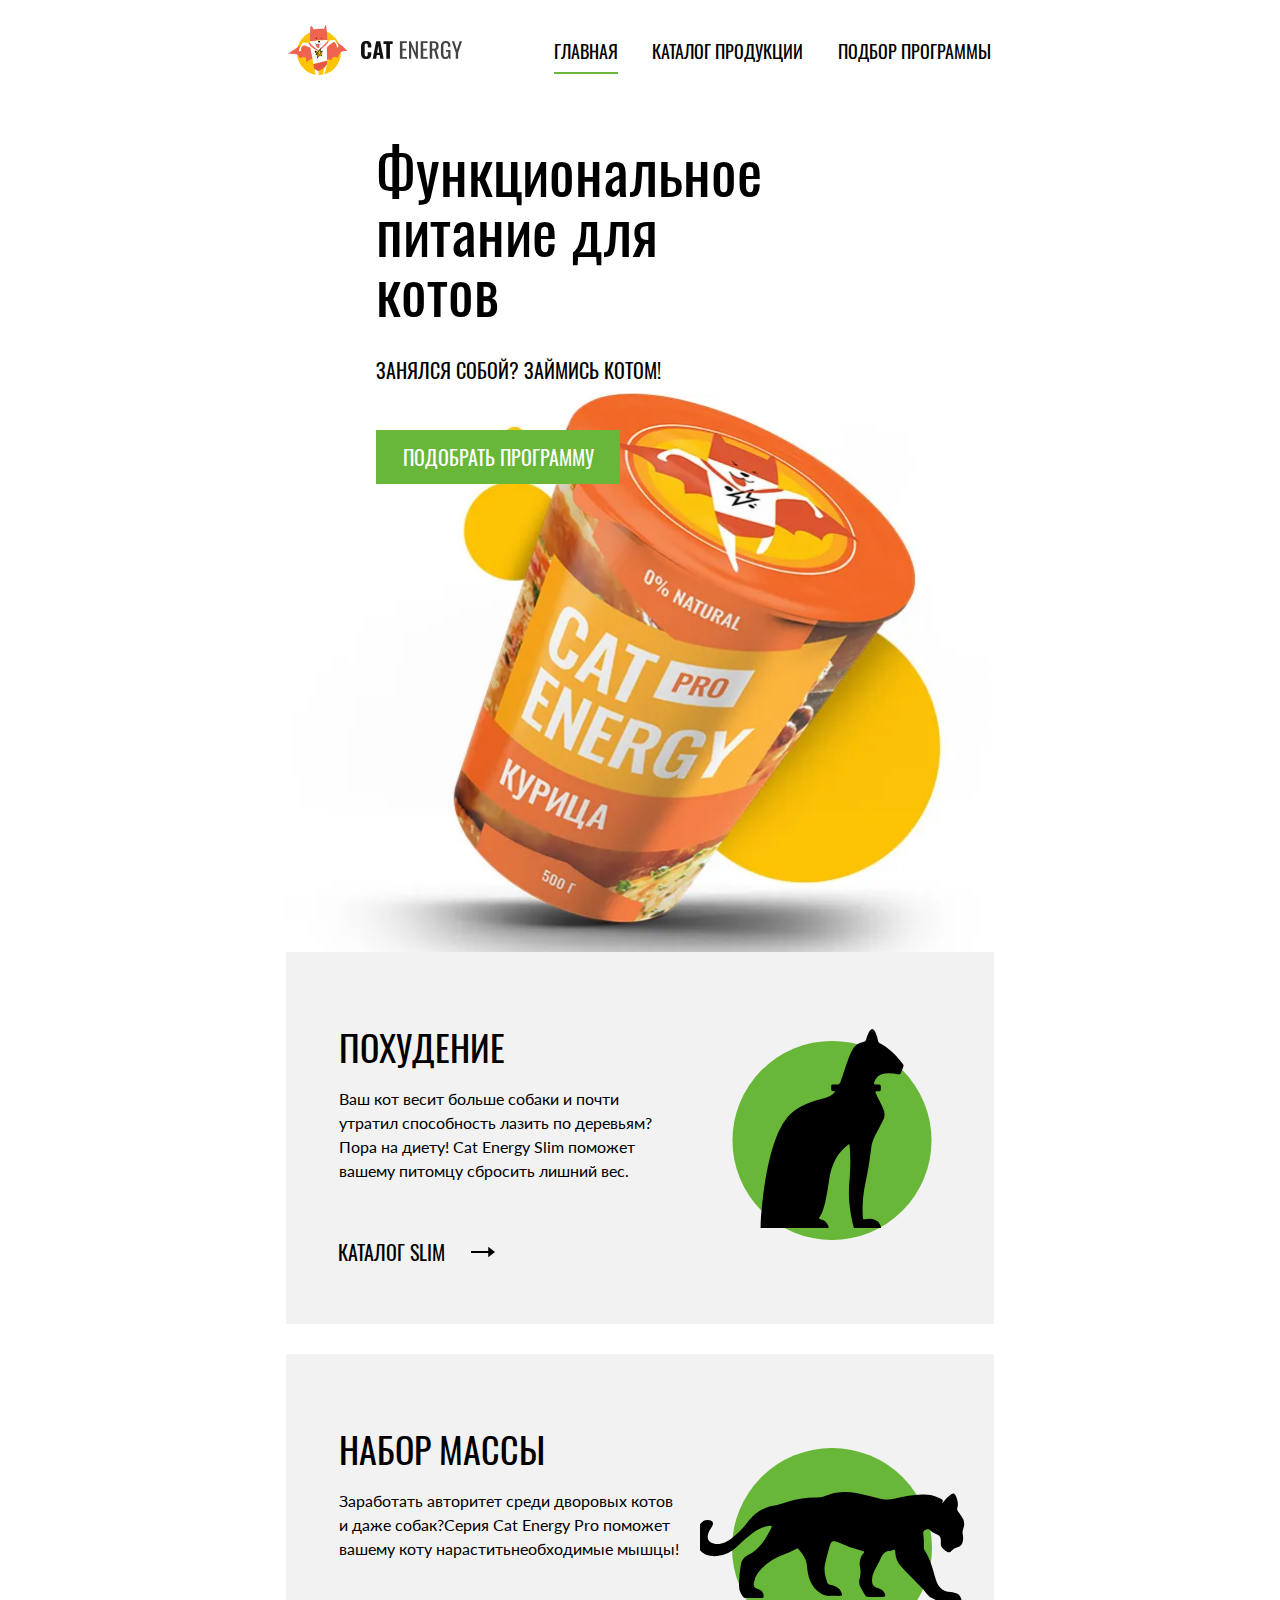
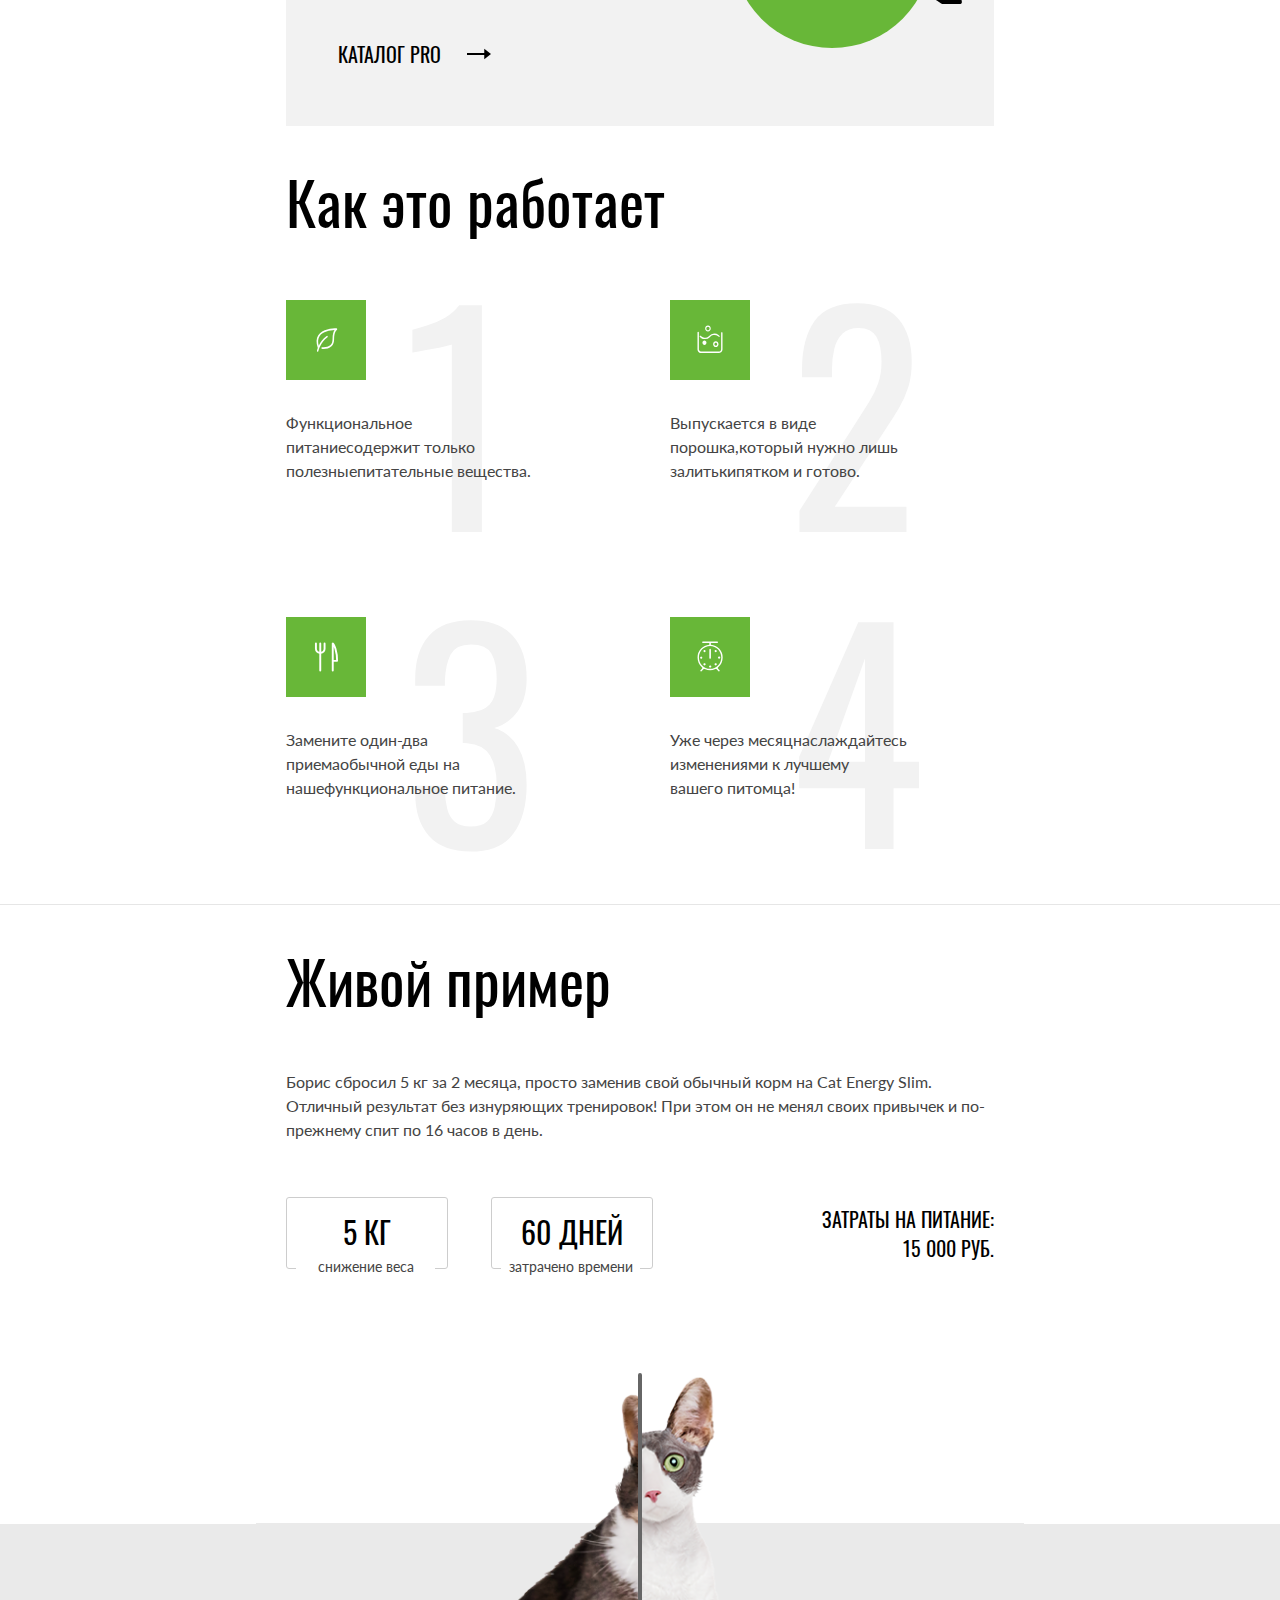
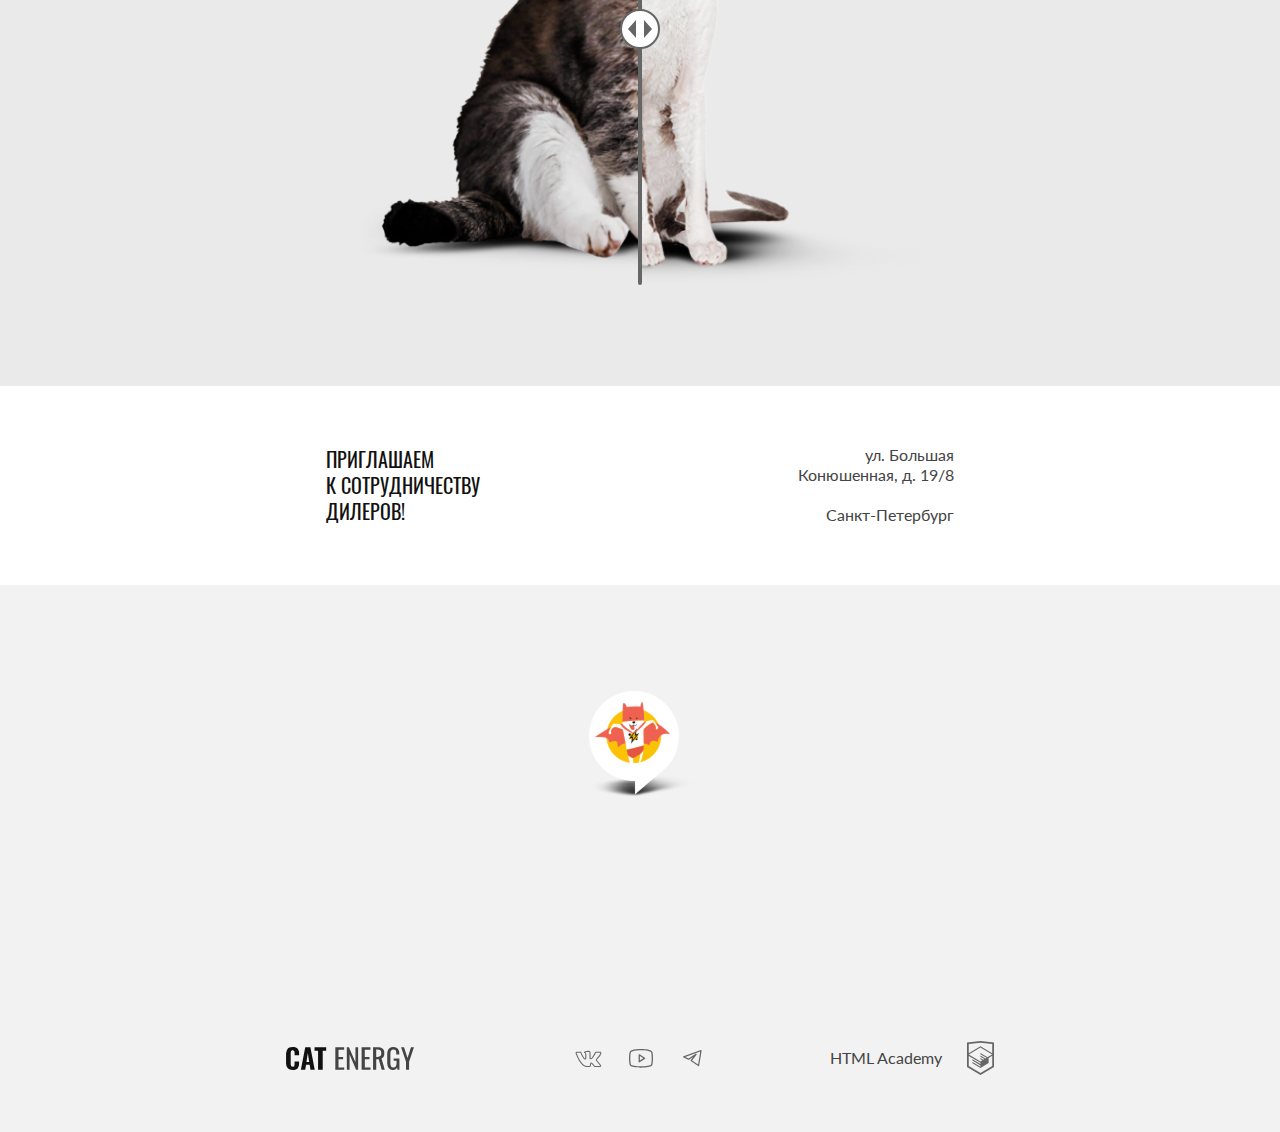
==== commit dd356072: "Deploying to gh-pages from @ sawkasilan/2473593-cat-energy-31@98b4d36a88ac8eb692d21db86dc860278b364e" ====
--- a/index.html
+++ b/index.html
@@ -1 +1 @@
-<!DOCTYPE html><html class="page" lang="ru"><head><meta charset="UTF-8"><title>Cat Energy</title><meta name="viewport" content="width=device-width,initial-scale=1"><link rel="preload" href="styles/styles.css" ass="style" crossorigin="anonymous"><link rel="preload" href="fonts/oswald/oswaldregular.woff2" ass="font" crossorigin="anonymous"><link rel="preload" href="fonts/lato/Lato-Regular.woff2" ass="font" crossorigin="anonymous"><link rel="icon" href="favicons/icon.svg" type="image/svg+xml"><link rel="apple-touch-icon" href="favicons/150.png"><link rel="icon" href="favicon.ico"><link rel="manifest" href="manifest.webmanifest"><link rel="stylesheet" href="styles/styles.css"><script src="scripts/index.js" defer="defer"></script></head><body class="page__body"><header class="main-header main-header--nojs"><div class="main-header__logo-wrapper"><a class="main-header__logo" href="index.html"><picture><source width="70" height="59" media="(min-width: 1440px)" type="image/svg+xml" srcset="images/header/logo-desktop.svg"><source width="60" height="50" media="(min-width: 768px)" type="image/svg+xml" srcset="images/header/logo-tablet.svg"><img src="images/header/logo-mobile@2x.svg" width="33" height="38" alt="Логотип сайта"></picture></a><a class="main-header__logo-text" href="index.html"><img src="images/header/logo-text@2x.svg" width="101" height="18" alt="Логотип сайта"></a></div><nav class="nav nav--close nav--nojs nav__background-desktop"><button class="nav__toggle" type="button"><span class="visually-hidden">Открыть меню</span></button><ul class="nav__list site-list"><li class="site-list__item site-list__item--current"><a class="site-list__link" href="index.html">Главная</a></li><li class="site-list__item"><a class="site-list__link" href="catalog.html">Каталог продукции</a></li><li class="site-list__item"><a class="site-list__link" href="#">Подбор программы</a></li></ul></nav></header><main class="main-container"><section class="hero"><div class="hero__container"><h1 class="hero__title">Функциональное питание для котов</h1><p class="hero__text">Занялся собой? Займись котом!</p><picture><source type="image/webp" media="(min-width: 1440px)" srcset="images/promo/promo-can-desktop@2x@1x.webp, images/promo/promo-can-desktop@2x@2x.webp 2x" width="552" height="499"><source type="image/webp" media="(min-width: 768px)" srcset="images/promo/promo-can-tablet@2x@1x.webp, images/promo/promo-can-tablet@2x@2x.webp 2x" width="709" height="609"><source type="image/webp" srcset="images/promo/promo-can-mobile@2x@1x.webp, images/promo/promo-can-mobile@2x@2x.webp 2x" width="280" height="270"><source width="552" height="499" media="(min-width: 1440px)" type="image/png" srcset="images/promo/promo-can-desktop@2x@1x.png, images/promo/promo-can-desktop@2x@2x.png 2x"><source width="709" height="609" media="(min-width: 768px)" type="image/png" srcset="images/promo/promo-can-tablet@2x@1x.png, images/promo/promo-can-tablet@2x@2x.png 2x"><img class="hero__image" width="280" height="270" src="images/promo/promo-can-mobile@2x@1x.png" srcset="images/promo/promo-can-mobile@2x@2x.png 2x" alt="Упаковка питания Cat Energy"></picture></div><button class="hero__program-button button" type="button">Подобрать программу</button></section><section class="advantages"><h2 class="visually-hidden">Преимущества</h2><arcticle class="advantages__info"><div class="advantages__wrapper"><div class="advantages__icon-cat"><span class="visually-hidden">Иконка кота</span></div><h3 class="advantages__title">похудение</h3><p class="advantages__text index-text">Ваш кот весит больше собаки и почти утратил способность лазить по деревьям? Пора на диету! Cat Energy Slim поможет вашему питомцу сбросить лишний вес.</p></div><div class="advantages__link-wrapper"><a class="advantages__link-text" href="#">Каталог slim </a><a class="advantages__link-icon" href="#"><span class="visually-hidden">Иконка стрелки</span></a></div></arcticle><arcticle class="advantages__info"><div class="advantages__wrapper"><div class="advantages__icon-tiger"><span class="visually-hidden">Иконка тигра</span></div><h3 class="advantages__title">набор массы</h3><p class="advantages__text index-text">Заработать авторитет среди дворовых котов и даже собак?<br>Серия Cat Energy Pro поможет вашему коту нарастить<br>необходимые мышцы!</p></div><div class="advantages__link-wrapper"><a class="advantages__link-text" href="#">Каталог pro </a><a class="advantages__link-icon" href="#"><span class="visually-hidden">Иконка стрелки</span></a></div></arcticle></section><section class="functions"><h2 class="functions__title">Как это работает</h2><ul class="functions__list"><li class="functions__item"><div class="functions__icon functions__icon--leaf"><span class="visually-hidden">Иконка листика</span></div><p class="functions__desc index-text">Функциональное питание<br>содержит только полезные<br>питательные вещества.</p></li><li class="functions__item"><div class="functions__icon functions__icon--powder"><span class="visually-hidden">Иконка порошка</span></div><p class="functions__desc index-text">Выпускается в виде порошка,<br>который нужно лишь залить<br>кипятком и готово.</p></li><li class="functions__item"><div class="functions__icon functions__icon--eat"><span class="visually-hidden">Иконка приборов</span></div><p class="functions__desc index-text">Замените один-два приема<br>обычной еды на наше<br>функциональное питание.</p></li><li class="functions__item"><div class="functions__icon functions__icon--alarm"><span class="visually-hidden">Иконка будильника</span></div><p class="functions__desc index-text">Уже через месяц<br>наслаждайтесь изменениями к лучшему<br class="br__tablet">вашего питомца!</p></li></ul></section><section class="example"><h2 class="example__title">Живой пример</h2><div class="example__background-desktop"><p class="example__text index-text">Борис сбросил 5 кг за 2 месяца, просто<br>заменив свой обычный корм на Cat Energy<br>Slim. Отличный результат без изнуряющих<br>тренировок! При этом он не менял своих<br>привычек и по-прежнему спит по 16 часов<br>в день.</p><div class="example__text-tablet-wrapper"><div class="example__results-wrapper"><p class="exapmle__results-text"><span class="example__results-number">5 кг</span> <span class="example__results-explanaction">снижение веса</span></p><p class="exapmle__results-text"><span class="example__results-number">60 дней</span> <span class="example__results-explanaction">затрачено времени</span></p></div><p class="example__price"><span>Затраты на питание:</span> <span>15 000 РУБ.</span></p></div><div class="example__slider slider"><div class="slider__wrapper slider__wrapper-before"><picture><source width="560" height="512" media="(min-width: 768px)" type="image/png" srcset="images/example/cat-thick-tablet@2x@1x.png, images/example/cat-thick-tablet@2x@2x.png 2x"><img class="slider__image" width="280" height="256" src="images/example/cat-thick-mobile@2x@1x.png" srcset="images/example/cat-thick-mobile@2x@2x.png 2x" alt="Фото полного кота"></picture></div><div class="slider__wrapper slider__wrapper-after"><picture><source width="560" height="512" media="(min-width: 768px)" type="image/png" srcset="images/example/cat-thin-tablet@2x@1x.png, images/example/cat-thin-tablet@2x@2x.png 2x"><img class="slider__image" width="280" height="256" src="images/example/cat-thin-mobile@2x@1x.png" srcset="images/example/cat-thin-mobile@2x@2x.png 2x" alt="Фото худого кота"></picture></div><button class="slider__button" type="button"><span class="visually-hidden">Иконка слайдера</span> <svg class="slider__icon" width="40" height="40" aria-hidden="true" focusable="false"><use href="icons/stack.svg#thumb"></use></svg></button></div></div></section><section class="address"><h2 class="visually-hidden">Как нас найти</h2><div class="address__container"><h3 class="address__title">приглашаем<br>к сотрудничеству дилеров!</h3><address class="address__text"><p class="address__street">ул. Большая Конюшенная, д. 19/8</p><p class="address__city">Санкт-Петербург</p></address></div><div class="address__map-nojs"></div><iframe class="address__map" src="https://www.google.com/maps/embed?pb=!1m18!1m12!1m3!1d1998.603625719817!2d30.32047247732077!3d59.938719162093584!2m3!1f0!2f0!3f0!3m2!1i1024!2i768!4f13.1!3m3!1m2!1s0x4696310fca145cc1%3A0x42b32648d8238007!2z0JHQvtC70YzRiNCw0Y8g0JrQvtC90Y7RiNC10L3QvdCw0Y8g0YPQuy4sIDE5LzgsINCh0LDQvdC60YIt0J_QtdGC0LXRgNCx0YPRgNCzLCAxOTExODY!5e0!3m2!1sru!2sru!4v1713003276122!5m2!1sru!2sru" width="600" height="450" style="border:0;" allowfullscreen="" loading="lazy" referrerpolicy="no-referrer-when-downgrade"></iframe><div class="address__image"><picture><source width="113" height="106" media="(min-width: 768px)" type="image/png" srcset="images/map/map-marker-tablet.png@1x.png, images/map/map-marker-mobile.png@2x.png 2x"><img class="address__map-marker" width="57" height="53" src="images/map/map-marker-mobile.png@1x.png" srcset="images/map/map-marker-mobile.png@2x.png 2x" alt="Маркер на карте"></picture><span class="visually-hidden">Иконка на карте</span></div></section><footer class="footer"><a class="footer__logo" href="index.html"><img src="images/header/logo-text@2x.svg" width="128" height="24" alt="Логотип сайта"></a><ul class="footer__social-list"><li class="footer__social-item"><a class="footer__social-link footer__social-link--vk" href="#"><span class="visually-hidden">Иконка ВК</span></a></li><li class="footer__social-item"><a class="footer__social-link footer__social-link--youtube" href="#"><span class="visually-hidden">Иконка Ютуб</span></a></li><li class="footer__social-item"><a class="footer__social-link footer__social-link--telegram" href="#"><span class="visually-hidden">Иконка Телеграмм</span></a></li></ul><div class="footer__logo-htmlacademy"><a class="footer__logo-text-link" href="https://htmlacademy.ru/intensive/adaptive"><p class="footer__logo-text">HTML Academy</p></a><a class="footer__logo-icon-link" href="https://htmlacademy.ru/intensive/adaptive"><span class="visually-hidden">Иконка HTML Academy</span></a></div></footer></main></body></html>+<!DOCTYPE html><html class="page" lang="ru"><head><meta charset="UTF-8"><title>Cat Energy</title><meta name="viewport" content="width=device-width,initial-scale=1"><link rel="preload" href="styles/styles.css" ass="style" crossorigin="anonymous"><link rel="preload" href="fonts/oswald/oswaldregular.woff2" ass="font" crossorigin="anonymous"><link rel="preload" href="fonts/lato/Lato-Regular.woff2" ass="font" crossorigin="anonymous"><link rel="icon" href="favicons/icon.svg" type="image/svg+xml"><link rel="apple-touch-icon" href="favicons/150.png"><link rel="icon" href="favicon.ico"><link rel="manifest" href="manifest.webmanifest"><link rel="stylesheet" href="styles/styles.css"><script src="scripts/index.js" defer="defer"></script></head><body class="page__body"><header class="main-header main-header--nojs" data-test="header"><div class="main-header__logo-wrapper"><a class="main-header__logo" href="index.html"><picture><source width="70" height="59" media="(min-width: 1440px)" type="image/svg+xml" srcset="images/header/logo-desktop.svg"><source width="60" height="50" media="(min-width: 768px)" type="image/svg+xml" srcset="images/header/logo-tablet.svg"><img src="images/header/logo-mobile@2x.svg" width="33" height="38" alt="Логотип сайта"></picture></a><a class="main-header__logo-text" href="index.html"><img src="images/header/logo-text@2x.svg" width="101" height="18" alt="Логотип сайта"></a></div><nav class="nav nav--close nav--nojs nav--background-desktop"><button class="nav__toggle" type="button"><span class="visually-hidden">Открыть меню</span></button><ul class="nav__list site-list"><li class="site-list__item site-list__item--current"><a class="site-list__link" href="index.html">Главная</a></li><li class="site-list__item"><a class="site-list__link" href="catalog.html">Каталог продукции</a></li><li class="site-list__item"><a class="site-list__link" href="#">Подбор программы</a></li></ul></nav></header><main class="main-container"><div class="container-fix"><section class="hero" data-test="hero"><div class="hero__container"><h1 class="hero__title">Функциональное питание для котов</h1><p class="hero__text">Занялся собой? Займись котом!</p><picture><source type="image/webp" media="(min-width: 1440px)" srcset="images/promo/promo-can-desktop@2x@1x.webp, images/promo/promo-can-desktop@2x@2x.webp 2x" width="552" height="499"><source type="image/webp" media="(min-width: 768px)" srcset="images/promo/promo-can-tablet@2x@1x.webp, images/promo/promo-can-tablet@2x@2x.webp 2x" width="709" height="609"><source type="image/webp" srcset="images/promo/promo-can-mobile@2x@1x.webp, images/promo/promo-can-mobile@2x@2x.webp 2x" width="280" height="270"><source width="552" height="499" media="(min-width: 1440px)" type="image/png" srcset="images/promo/promo-can-desktop@2x@1x.png, images/promo/promo-can-desktop@2x@2x.png 2x"><source width="709" height="609" media="(min-width: 768px)" type="image/png" srcset="images/promo/promo-can-tablet@2x@1x.png, images/promo/promo-can-tablet@2x@2x.png 2x"><img class="hero__image" width="280" height="270" src="images/promo/promo-can-mobile@2x@1x.png" srcset="images/promo/promo-can-mobile@2x@2x.png 2x" alt="Упаковка питания Cat Energy"></picture></div><button class="hero__program-button button" type="button">Подобрать программу</button></section></div><section class="advantages" data-test="programs"><h2 class="visually-hidden">Преимущества</h2><arcticle class="advantages__info"><div class="advantages__wrapper"><div class="advantages__icon-cat"><span class="visually-hidden">Иконка кота</span></div><h3 class="advantages__title">похудение</h3><p class="advantages__text index-text">Ваш кот весит больше собаки и почти утратил способность лазить по деревьям? Пора на диету! Cat Energy Slim поможет вашему питомцу сбросить лишний вес.</p></div><div class="advantages__link-wrapper"><a class="advantages__link-text" href="#">Каталог slim </a><a class="advantages__link-icon" href="#"><span class="visually-hidden">Иконка стрелки</span></a></div></arcticle><arcticle class="advantages__info"><div class="advantages__wrapper"><div class="advantages__icon-tiger"><span class="visually-hidden">Иконка тигра</span></div><h3 class="advantages__title">набор массы</h3><p class="advantages__text index-text">Заработать авторитет среди дворовых котов и даже собак?<br>Серия Cat Energy Pro поможет вашему коту нарастить<br>необходимые мышцы!</p></div><div class="advantages__link-wrapper"><a class="advantages__link-text" href="#">Каталог pro </a><a class="advantages__link-icon" href="#"><span class="visually-hidden">Иконка стрелки</span></a></div></arcticle></section><div class="container-fix"><section class="functions" data-test="features"><h2 class="functions__title">Как это работает</h2><ul class="functions__list"><li class="functions__item"><div class="functions__icon functions__icon--leaf"><span class="visually-hidden">Иконка листика</span></div><p class="functions__desc index-text">Функциональное питание<br>содержит только полезные<br>питательные вещества.</p></li><li class="functions__item"><div class="functions__icon functions__icon--powder"><span class="visually-hidden">Иконка порошка</span></div><p class="functions__desc index-text">Выпускается в виде порошка,<br>который нужно лишь залить<br>кипятком и готово.</p></li><li class="functions__item"><div class="functions__icon functions__icon--eat"><span class="visually-hidden">Иконка приборов</span></div><p class="functions__desc index-text">Замените один-два приема<br>обычной еды на наше<br>функциональное питание.</p></li><li class="functions__item"><div class="functions__icon functions__icon--alarm"><span class="visually-hidden">Иконка будильника</span></div><p class="functions__desc index-text">Уже через месяц<br>наслаждайтесь изменениями к лучшему<br class="functions__br">вашего питомца!</p></li></ul></section></div><section class="example" data-test="proof"><div class="container-fix"><h2 class="example__title">Живой пример</h2><p class="example__text index-text">Борис сбросил 5 кг за 2 месяца, просто заменив свой обычный корм на Cat Energy Slim. Отличный результат без изнуряющих тренировок! При этом он не менял своих привычек и по-прежнему спит по 16 часов в день.</p><div class="example__text-tablet-wrapper"><div class="example__results-wrapper"><p class="example__results-text"><span class="example__results-number">5 кг</span> <span class="example__results-explanaction">снижение веса</span></p><p class="example__results-text"><span class="example__results-number">60 дней</span> <span class="example__results-explanaction">затрачено времени</span></p></div><p class="example__price"><span>Затраты на питание:</span> <span>15 000 РУБ.</span></p></div><div class="example__slider slider"><div class="slider__wrapper slider__wrapper-before"><picture><source width="560" height="512" media="(min-width: 768px)" type="image/png" srcset="images/example/cat-thick-tablet@2x@1x.png, images/example/cat-thick-tablet@2x@2x.png 2x"><img class="slider__image" width="280" height="256" src="images/example/cat-thick-mobile@2x@1x.png" srcset="images/example/cat-thick-mobile@2x@2x.png 2x" alt="Фото полного кота"></picture></div><div class="slider__wrapper slider__wrapper-after"><picture><source width="560" height="512" media="(min-width: 768px)" type="image/png" srcset="images/example/cat-thin-tablet@2x@1x.png, images/example/cat-thin-tablet@2x@2x.png 2x"><img class="slider__image" width="280" height="256" src="images/example/cat-thin-mobile@2x@1x.png" srcset="images/example/cat-thin-mobile@2x@2x.png 2x" alt="Фото худого кота"></picture></div><button class="slider__button" type="button"><span class="visually-hidden">Иконка слайдера</span> <svg class="slider__icon" width="40" height="40" aria-hidden="true" focusable="false"><use href="icons/stack.svg#thumb"></use></svg></button></div></div><div class="example__background-desktop"></div></section><section class="address" data-test="contacts"><div class="container-fix"><h2 class="visually-hidden">Как нас найти</h2><div class="address__container"><h3 class="address__title">приглашаем<br>к сотрудничеству дилеров!</h3><address class="address__text"><p class="address__street">ул. Большая Конюшенная, д. 19/8</p><p class="address__city">Санкт-Петербург</p></address></div><div class="address__image"><picture><source width="113" height="106" media="(min-width: 768px)" type="image/png" srcset="images/map/map-marker-tablet.png@1x.png, images/map/map-marker-mobile.png@2x.png 2x"><img class="address__map-marker" width="57" height="53" src="images/map/map-marker-mobile.png@1x.png" srcset="images/map/map-marker-mobile.png@2x.png 2x" alt="Маркер на карте"></picture><span class="visually-hidden">Иконка на карте</span></div></div><div class="address__map-container container-breakpoint address__map-nojs"><iframe class="address__map" src="https://www.google.com/maps/embed?pb=!1m18!1m12!1m3!1d1998.603625719817!2d30.32047247732077!3d59.938719162093584!2m3!1f0!2f0!3f0!3m2!1i1024!2i768!4f13.1!3m3!1m2!1s0x4696310fca145cc1%3A0x42b32648d8238007!2z0JHQvtC70YzRiNCw0Y8g0JrQvtC90Y7RiNC10L3QvdCw0Y8g0YPQuy4sIDE5LzgsINCh0LDQvdC60YIt0J_QtdGC0LXRgNCx0YPRgNCzLCAxOTExODY!5e0!3m2!1sru!2sru!4v1713003276122!5m2!1sru!2sru" width="600" height="450" style="border:0;" allowfullscreen="" loading="lazy" referrerpolicy="no-referrer-when-downgrade"></iframe></div></section></main><div class="container-breakpoint"><footer class="footer container-fix" data-test="footer"><a class="footer__logo" href="index.html"><img src="images/header/logo-text@2x.svg" width="128" height="24" alt="Логотип сайта"></a><ul class="footer__social-list"><li class="footer__social-item"><a class="footer__social-link footer__social-link--vk" href="#"><span class="visually-hidden">Иконка ВК</span></a></li><li class="footer__social-item"><a class="footer__social-link footer__social-link--youtube" href="#"><span class="visually-hidden">Иконка Ютуб</span></a></li><li class="footer__social-item"><a class="footer__social-link footer__social-link--telegram" href="#"><span class="visually-hidden">Иконка Телеграмм</span></a></li></ul><div class="footer__logo-htmlacademy"><a class="footer__logo-text-link" href="https://htmlacademy.ru/intensive/adaptive"><p class="footer__logo-text">HTML Academy</p></a><a class="footer__logo-icon-link" href="https://htmlacademy.ru/intensive/adaptive"><span class="visually-hidden">Иконка HTML Academy</span></a></div></footer></div></body></html>--- a/styles/styles.css
+++ b/styles/styles.css
@@ -1 +1 @@
-@font-face{font-family:Lato;font-weight:400;font-style:normal;src:url(../fonts/lato/Lato-Regular.woff2)format("woff2");font-display:swap}@font-face{font-family:Oswald;font-weight:400;font-style:normal;src:url(../fonts/oswald/oswaldregular.woff2)format("woff2");font-display:swap}body{color:#444;font-family:Lato,sans-serif}*,:before,:after{box-sizing:border-box;margin:0;padding:0}img{object-fit:contain;max-width:100%}.visually-hidden{clip:rect(0 0 0 0);border:0;width:1px;height:1px;margin:-1px;padding:0;position:absolute;overflow:hidden}.button{color:#fff;text-transform:uppercase;text-align:center;cursor:pointer;background-color:#68b738;border:none;width:280px;height:40px;font-family:Oswald,Arial,sans-serif;font-size:16px;line-height:20px}.button:hover{background-color:#5eaa2f}.button:active{color:#ffffff4d;background-color:#5eaa2f}.page__body{width:320px;margin:0 auto}@media (width>=768px){.page__body{width:768px}}@media (width>=1440px){.page__body{min-width:1440px}}@media (width<=767px){.main-header--nojs{flex-direction:column;gap:15px;padding-top:15px}}.main-header{justify-content:space-between;align-items:center;width:279px;min-height:65px;margin:0 auto;display:flex;position:relative}@media (width>=768px){.main-header{width:704px;height:87px;padding-top:15px}}@media (width>=1440px){.main-header{width:1220px;height:169px;padding-top:0}}@media (width<=767px){.main-header__logo-text{padding-top:6px}}.main-header__logo-wrapper{justify-content:space-between;align-items:center;width:190px;height:38px;display:flex}.main-header__logo-wrapper:hover{opacity:.8}.main-header__logo-wrapper:active{opacity:.6}@media (width>=768px){.main-header__logo-wrapper{justify-content:space-between;width:174px;height:50px}}@media (width>=1440px){.main-header__logo-wrapper{width:202px;height:59px}.main-header__logo-text>img{width:118px;height:21px}}.nav{position:relative}@media (width>=768px){.nav{width:439px}}@media (width>=1440px){.nav{width:477px}}@media (width<=767px){.nav--open .nav__toggle{cursor:pointer;background-color:#000;width:18px;height:18px;padding-top:20px;-webkit-mask-image:url(../icons/stack.svg#icon-toggle-close);mask-image:url(../icons/stack.svg#icon-toggle-close);-webkit-mask-repeat:no-repeat;mask-repeat:no-repeat}.nav--close .nav__toggle{background-color:#000;-webkit-mask-image:url(../icons/stack.svg#icon-toggle);mask-image:url(../icons/stack.svg#icon-toggle);-webkit-mask-repeat:no-repeat;mask-repeat:no-repeat}.nav--open .site-list{z-index:5;background-color:#fff;width:320px;height:198px;list-style-type:none;display:block;position:absolute;top:45px;right:-20px}.nav--close .site-list{display:none}.nav--nojs{z-index:1;background-color:#fff;position:static;top:64px}.nav--nojs .nav__toggle{display:none}.nav--nojs .site-list{width:320px;min-height:0;display:block;position:static}.nav--nojs .site-list__item{list-style-type:none;display:block}}@media (width>=1440px){.nav__background-desktop:before{content:"";z-index:-1;background-color:#68b738d9;background-image:-webkit-linear-gradient(#68b738d9,#68b738d9),-webkit-image-set(url(../../images/index-background-desktop@1x.jpg) 1x,url(../../images/index-background-desktop@2x.jpg) 2x);background-image:linear-gradient(#68b738d9,#68b738d9),image-set("../../images/index-background-desktop@1x.jpg" 1x,"../../images/index-background-desktop@2x.jpg" 2x);background-repeat:no-repeat;width:720px;height:694px;position:absolute;top:-65px;left:-134px}}.nav__toggle{cursor:pointer;width:24px;height:24px;padding-top:24px}@media (width>=768px){.nav__toggle{display:none}}.nav__toggle:hover{opacity:.8}.nav__toggle:active{opacity:.6}@media (width>=768px){.site-list{justify-content:space-around;display:flex}}@media (width>=1440px){.site-list{justify-content:space-between;align-items:center;width:476px;min-height:40px}}@media (width<=767px){.site-list__item{text-align:center;border-top:1px solid #e6e6e6;height:66px;padding-top:22px}}@media (width>=768px){.site-list__item{list-style-type:none}}.site-list__link{color:#000;text-transform:uppercase;font-family:Oswald,Arial,sans-serif;font-size:20px;line-height:20px;text-decoration:none}.site-list__link:hover{opacity:.8}.site-list__link:active{opacity:.6}@media (width>=768px){.site-list__link{font-size:18px;line-height:24px;text-decoration:none}}@media (width>=1440px){.site-list__link{color:#fff;font-size:20px;line-height:30px}}@media (width>=768px){.site-list__item:not(:last-child){margin-right:33px}}@media (width>=1440px){.site-list__link--color-desktop{color:#111}}@media (width>=768px){.site-list__item--current:after{content:"";background-color:#68b738;width:64px;height:2px;display:block;position:absolute;top:33px}}@media (width>=1440px){.site-list__item--current:after{content:"";background-color:#fff;width:67px;height:2px;display:block;position:absolute;top:42px;left:2px}}@media (width>=768px){.site-list__item--current-catalog:after{content:"";background-color:#68b738;width:154px;height:2px;display:block;position:absolute;top:30px;left:97px}}@media (width>=1440px){.site-list__item--current-catalog:after{content:"";background-color:#68b738;width:171px;height:2px;display:block;position:absolute;top:40px;left:104px}}.main-container{max-width:1440px}.hero{flex-direction:column;justify-content:space-between;align-items:center;min-height:480px;margin-bottom:20px;display:flex}@media (width>=768px){.hero{justify-content:flex-start;align-items:start;min-height:796px;margin-bottom:69px}}@media (width>=1440px){.hero{width:1220px;min-height:607px;margin:0 auto}}.hero__container{background-color:#68b738d9;background-image:-webkit-linear-gradient(#68b738d9,#68b738d9),-webkit-image-set(url(../../images/index-background-mobile@1x.jpg) 1x,url(../../images/index-background-mobile@2x.jpg) 2x);background-image:linear-gradient(#68b738d9,#68b738d9),image-set("../../images/index-background-mobile@1x.jpg" 1x,"../../images/index-background-mobile@2x.jpg" 2x);background-position:50%;background-repeat:no-repeat;flex-direction:column;align-items:center;gap:25px;width:320px;min-height:302px;display:flex;position:relative}@media (width>=768px){.hero__container{background-color:#0000;background-image:none;align-items:start;gap:40px;width:708px;min-height:180px;padding-left:120px}}@media (width>=1440px){.hero__container{padding-left:80px}}.hero__image{position:absolute;top:55%;left:50%;transform:translate(-50%)}@media (width>=768px){.hero__image{z-index:-1;top:89%;left:54%}}@media (width>=1440px){.hero__image{z-index:2;top:-10%;left:102%}}@media (width>=768px){.button .hero__program-button{width:244px;height:54px}}.hero__title{color:#fff;text-align:center;width:250px;padding-top:27px;font-family:Oswald,Arial,sans-serif;font-size:36px;font-weight:400;line-height:36px}@media (width>=768px){.hero__title{text-align:start;color:#000;width:416px;padding-top:53px;font-size:60px;line-height:60px}}.hero__text{color:#fff;text-transform:uppercase;font-family:Oswald,Arial,sans-serif;font-size:14px;font-weight:400;line-height:14px}@media (width>=768px){.hero__text{color:#000;padding-bottom:10px;font-size:20px;line-height:20px}}@media (width>=1440px){.hero__text{padding-bottom:12px}}@media (width>=768px){.hero__program-button{text-align:center;width:244px;height:54px;margin-left:120px;font-size:20px;line-height:26px}}@media (width>=1440px){.hero__program-button{margin-left:80px}}.index-text{font-size:14px;line-height:18px}@media (width>=768px){.index-text{font-size:16px;line-height:24px}br{display:none}}.advantages{flex-direction:column;justify-content:center;align-items:center;gap:20px;margin-bottom:20px;display:flex}@media (width>=768px){.advantages{gap:30px;margin-bottom:45px}}@media (width>=1440px){.advantages{flex-direction:unset;justify-content:space-between;width:1220px;margin:0 auto 71px;display:flex}}.advantages__info{background-color:#f2f2f2;width:280px;height:266px;display:block}@media (width>=768px){.advantages__info{width:708px;height:372px}}@media (width>=1440px){.advantages__info{width:570px;height:374px}}.advantages__title{color:#000;text-transform:uppercase;align-self:center;font-family:Oswald,Arial,sans-serif;font-size:24px;font-weight:400;line-height:27px}@media (width>=768px){.advantages__title{grid-area:1/1/auto/2;font-size:36px;line-height:36px}}@media (width>=1440px){.advantages__title{grid-column:2/2;margin-bottom:-4px}}.advantages__text{color:#000;grid-column:1/3}@media (width>=768px){.advantages__text{grid-column:1/2;width:340px}}@media (width>=1440px){.advantages__text{grid-column:1/-1;width:457px;padding-top:7px}}.advantages__link-text{color:#000;text-transform:uppercase;font-family:Oswald,Arial,sans-serif;font-size:16px;font-weight:400;line-height:16px;text-decoration:none}@media (width>=768px){.advantages__link-text{font-size:20px;line-height:30px}}.advantages__icon-cat{background-image:url(../icons/stack.svg#icon-cat);background-repeat:no-repeat;background-size:50px 53px;width:59px;height:53px}@media (width>=768px){.advantages__icon-cat{background-size:200px 211px;width:200px;height:211px}}@media (width>=1440px){.advantages__icon-cat{background-size:100px 106px;grid-column:1/2;width:100px;height:106px}}.advantages__icon-tiger{background-image:url(../icons/stack.svg#icon-tiger);background-repeat:no-repeat;background-size:67px 50px;justify-self:end;width:67px;height:50px}@media (width>=768px){.advantages__icon-tiger{background-size:268px 200px;justify-self:normal;width:268px;height:200px;margin-top:17px;margin-left:10px}}@media (width>=1440px){.advantages__icon-tiger{background-size:134px 100px;width:134px;height:100px;margin:0;position:absolute;top:47px;left:-17px}}.advantages__link-icon{background-color:#000;width:24px;height:12px;display:block;-webkit-mask-image:url(../icons/stack.svg#icon-arrow);mask-image:url(../icons/stack.svg#icon-arrow);-webkit-mask-position:50%;mask-position:50%;-webkit-mask-repeat:no-repeat;mask-repeat:no-repeat}.advantages__link-wrapper:hover .advantages__link-icon{width:32px;-webkit-mask-image:url(../icons/stack.svg#arrow-hover);mask-image:url(../icons/stack.svg#arrow-hover)}.advantages__link-wrapper{border-top:1px solid #d9d9d9;align-items:center;gap:15px;width:240px;margin-top:23px;margin-left:20px;padding-top:18px;padding-left:1px;display:flex}@media (width>=768px){.advantages__link-wrapper{border:none;gap:26px;margin-top:-20px;padding:15px 0 0 32px}}@media (width>=1440px){.advantages__link-wrapper{margin:0;padding-top:26px;padding-left:52px}}.advantages__link-wrapper:active{opacity:.6}.advantages__wrapper{grid-template-rows:1fr 90px;grid-template-columns:60px 2fr;gap:22px 11px;width:227px;margin-left:20px;padding-top:23px;display:grid;position:relative}@media (width>=768px){.advantages__wrapper{grid-template-rows:36px 155px;grid-template-columns:2fr 1fr;min-width:593px;min-height:211px;margin-left:53px;padding-top:77px}}@media (width>=1440px){.advantages__wrapper{grid-template-rows:100px 1fr;grid-template-columns:162px 2fr;gap:39px 0;min-width:457px;margin-left:52px;padding-top:41px}}.br__tablet{display:none}@media (width>=768px){.br__tablet{display:block}}.functions{width:280px;margin:0 auto}@media (width>=768px){.functions{border-bottom:1px solid #e6e6e6;width:768px;margin:0;padding-left:30px}}@media (width>=1440px){.functions{border:none;width:1220px;padding-left:110px}}.functions__list{flex-direction:column;align-items:center;gap:20px;margin-bottom:49px;list-style-type:none;display:flex}@media (width>=768px){.functions__list{flex-wrap:wrap;flex-direction:unset;counter-reset:number 0;border-bottom:1px solid #e6e6e6;justify-content:space-between;gap:37px;width:633px;margin-bottom:9px;padding-bottom:47px;display:flex}}@media (width>=1440px){.functions__list{border:none;flex-wrap:nowrap;width:1224px;margin-bottom:46px;padding-bottom:35px}}.functions__item{align-items:center;gap:20px;width:280px;display:flex}@media (width>=768px){.functions__item{counter-increment:number;flex-direction:column;justify-content:center;align-items:start;gap:31px;width:249px;height:280px;position:relative}.functions__item:before{content:counter(number);z-index:-2;color:#f2f2f2;width:136px;height:280px;font-family:Oswald,Arial,sans-serif;font-size:280px;line-height:280px;position:absolute;top:15px;right:-5px}}.functions__title{color:#000;margin-bottom:40px;font-family:Oswald,Arial,sans-serif;font-size:36px;font-weight:400;line-height:40px}@media (width>=768px){.functions__title{margin-bottom:20px;font-size:60px;line-height:60px}}@media (width<=767px){.functions__desc{width:198px}}@media (width>=767px){.functions__desc{width:252px}}@media (width>=1440px){.functions__desc{margin-bottom:-8px}}.functions__icon{background-color:#68b738;width:60px;height:60px}@media (width>=768px){.functions__icon{width:80px;height:80px}}.functions__icon--leaf{background-image:url(../icons/stack.svg#icon-leaf);background-position:50%;background-repeat:no-repeat;background-size:25px 28px}.functions__icon--powder{background-image:url(../icons/stack.svg#icon-powder);background-position:50%;background-repeat:no-repeat;background-size:26px 29px}.functions__icon--eat{background-image:url(../icons/stack.svg#icon-eat);background-position:50%;background-repeat:no-repeat;background-size:25px 30px}.functions__icon--alarm{background-image:url(../icons/stack.svg#icon-alarm);background-position:50%;background-repeat:no-repeat;background-size:26px 31px}.example{background-color:#eaeaea;width:320px;min-height:659px}@media (width>=768px){.example{background-color:#fff;min-width:768px;margin-top:45px}}@media (width>=1440px){.example{min-width:1440px;min-height:598px;position:relative}.example__background-desktop{background-color:#f2f2f2;min-height:462px}}.example__slider{margin:0 auto}.example__title{color:#000;margin-bottom:40px;padding-top:25px;padding-left:20px;font-family:Oswald,Arial,sans-serif;font-size:36px;font-weight:400;line-height:40px}@media (width>=768px){.example__title{margin-bottom:60px;padding-top:0;padding-left:30px;font-size:60px;line-height:60px}}@media (width>=1440px){.example__title{margin-bottom:76px;padding-left:110px}}.example__text{padding-left:20px}@media (width>=768px){.example__text{width:747px;min-height:72px;margin-bottom:55px;padding-left:30px}}@media (width>=1440px){.example__text{width:542px;margin-bottom:69px;padding-top:70px;padding-left:110px}}.example__results-wrapper{justify-content:space-between;width:280px;margin-bottom:35px;margin-left:20px;display:flex}@media (width>=768px){.example__results-wrapper{width:367px;margin-bottom:99px;margin-left:30px}}@media (width>=1440px){.example__results-wrapper{margin-bottom:55px;margin-left:110px}}.exapmle__results-text{text-align:center;flex-direction:column;justify-content:end;gap:8px;width:124px;min-height:70px;padding-top:19px;font-size:12px;line-height:12px;display:flex}@media (width>=768px){.exapmle__results-text{justify-content:unset;width:162px;padding:0;font-size:14px;line-height:14px}}@media (width>=1440px){.exapmle__results-text{height:77px}}.example__results-number{color:#000;text-transform:uppercase;border:1px solid #cdcdcd;border-radius:3px;height:56px;padding-top:14px;font-family:Oswald,Arial,sans-serif;font-size:24px;line-height:24px}@media (width>=768px){.example__results-number{height:72px;padding-top:15px;font-size:30px;line-height:37px}}.example__results-explanaction{background-color:#eaeaea;width:77px;margin:-17px -17px -17px 22px}@media (width>=768px){.example__results-explanaction{background-color:#fff;min-width:139px;margin-left:10px}}@media (width>=1440px){.example__results-explanaction{background-color:#f2f2f2}}.example__price{color:#000;text-transform:uppercase;text-align:center;font-family:Oswald,Arial,sans-serif;font-size:14px;line-height:20px}@media (width>=768px){.example__price{text-align:end;flex-direction:column;gap:9px;width:174px;margin-right:30px;padding-top:12px;font-size:20px;display:flex}}@media (width>=1440px){.example__price{flex-direction:row;gap:67px;width:334px;margin-left:110px;padding:0}}@media (width>=768px){.example__text-tablet-wrapper{justify-content:space-between;height:77px;margin-bottom:250px;display:flex}}@media (width>=1440px){.example__text-tablet-wrapper{flex-direction:column;height:77px;margin-bottom:267px;display:flex}}@media (width>=768px){br{display:none}}.slider{flex-wrap:wrap;width:280px;height:256px;margin-top:20px;display:flex;position:relative}@media (width>=768px){.slider{background-color:#eaeaea;width:768px;height:462px}}@media (width>=1440px){.slider{background-color:#0000;width:560px;height:512px;position:absolute;bottom:-65px;left:770px}}.slider__wrapper{width:280px;height:256px}@media (width>=768px){.slider__wrapper{width:560px;height:512px;margin:-149px auto 0}}.slider__wrapper-before{clip-path:xywh(0% 0 50% 100%);display:block;position:absolute;left:50%;overflow:hidden;transform:translate(-50%)}.slider__wrapper-after{clip-path:xywh(50% 0 50% 100%);display:block;position:absolute;left:50%;overflow:hidden;transform:translate(-50%)}.slider__button{cursor:pointer;color:#666;border:2px solid #666;border-radius:2px;width:4px;height:100%;margin:0;padding:0;position:absolute;left:50%;transform:translate(-50%)}.slider__button:hover{color:#68b738;border:2px solid #68b738}.slider__button:active{opacity:.6}@media (width>=768px){.slider__button{height:110%;margin-top:-152px}}@media (width>=1440px){.slider__button{height:100%}}.slider__button:hover .slider__icon{fill:#68b738;stroke:#68b738;border:2px solid #68b738;border-radius:50%}.slider__icon{cursor:pointer;width:40px;height:40px;position:absolute;top:51%;left:50%;transform:translate(-50%,-50%)}.address{flex-direction:column;align-items:center;width:320px;display:flex;position:relative}.address__map{width:320px;height:362px}@media (width>=768px){.address__map{width:768px;height:400px;margin:0 auto}}@media (width>=1440px){.address__map{width:1440px;height:400px}}.address__map-nojs{background-image:url(../images/map-nojs/map-mobile@1x.png);width:320px;height:362px;margin:0 auto}@media (width>=768px){.address__map-nojs{background-image:url(../images/map-nojs/map-tablet@1x.png);width:768px;height:400px}}@media (width>=1440px){.address__map-nojs{background-image:url(../images/map-nojs/map-desktop@1x.png);width:1440px;height:400px}}.address__container{justify-content:center;align-items:center;width:320px;min-height:112px;display:flex}@media (width>=768px){.address__container{justify-content:space-between;width:768px;min-height:200px;margin:0 auto;padding:0 70px}}@media (width>=1440px){.address__container{background-color:#fff;width:565px;min-height:199px;padding:60px 78px 60px 80px;position:absolute;top:95px;left:110px}}.address__title{color:#111;text-transform:uppercase;width:140px;font-family:Oswald,Arial,sans-serif;font-size:16px;font-weight:400;line-height:20px}@media (width>=768px){.address__title{width:160px;font-size:20px;line-height:26px}.address__title br{display:block}}.address__text{width:140px;font-size:14px;font-style:normal;line-height:20px}@media (width>=768px){.address__text{text-align:end;width:157px;font-size:16px;font-style:normal;line-height:20px}}@media (width>=1440px){.address__text{text-align:start}}@media (width>=768px){.address__city{padding-top:20px}}.address__image{position:absolute;bottom:169px}@media (width>=768px){.address__image{bottom:143px;right:-126px}}@media (width>=1440px){.address__image{top:120px;right:-466px}}@media (width<=1439px){.address__container--catalog{background-color:#f2f2f2}}.footer{background-color:#f2f2f2;flex-direction:column;align-items:center;width:320px;min-height:240px;display:flex;position:relative}@media (width>=768px){.footer{flex-direction:row;justify-content:space-between;width:768px;min-height:147px;padding:0 30px}}@media (width>=1440px){.footer{width:1440px;height:169px;padding:0 110px}}.footer__logo{margin-top:40px;margin-bottom:20px}.footer__logo:hover{opacity:.8}.footer__logo:active{opacity:.6}@media (width>=768px){.footer__logo{margin:0;padding-top:3px}}.footer__social-list{justify-content:center;align-items:center;gap:24px;min-height:62px;padding-bottom:8px;list-style-type:none;display:flex}@media (width>=768px){.footer__social-list{padding-top:7px;padding-left:41px}}.footer__social-list:before{content:"";border-top:1px solid #d9d9d9;width:280px;padding:0;position:absolute;top:83px}@media (width>=768px){.footer__social-list:before{display:none}}.footer__logo-htmlacademy{justify-content:space-between;align-items:center;width:280px;min-height:34px;margin-bottom:40px;padding-top:14px;display:flex}.footer__logo-htmlacademy:active{opacity:.6;opacity:.6}.footer__logo-htmlacademy:before{content:"";border-top:1px solid #d9d9d9;width:280px;position:absolute;bottom:93px}@media (width>=768px){.footer__logo-htmlacademy{align-items:center;width:168px;height:37px;margin-bottom:2px;padding:0 0 0 7px}.footer__logo-htmlacademy:before{display:none}}.footer__social-link:hover,.footer__social-link:focus-visible{background-color:#68b738}.footer__social-link:active{opacity:.4;background-color:#68b738}.footer__social-link--vk{background-color:#666;width:28px;height:22px;display:block;-webkit-mask-image:url(../icons/stack.svg#social-vk);mask-image:url(../icons/stack.svg#social-vk);-webkit-mask-position:50%;mask-position:50%;-webkit-mask-size:28px 19px;mask-size:28px 19px;-webkit-mask-repeat:no-repeat;mask-repeat:no-repeat}@media (width>=768px){.footer__social-link--vk{-webkit-mask-size:28px 22px;mask-size:28px 22px}}.footer__social-link--youtube{background-color:#666;width:28px;height:22px;display:block;-webkit-mask-image:url(../icons/stack.svg#social-youtube);mask-image:url(../icons/stack.svg#social-youtube);-webkit-mask-position:50%;mask-position:50%;-webkit-mask-size:24px 19px;mask-size:24px 19px;-webkit-mask-repeat:no-repeat;mask-repeat:no-repeat}.footer__social-link--telegram{background-color:#666;width:28px;height:22px;display:block;-webkit-mask-image:url(../icons/stack.svg#social-telegram);mask-image:url(../icons/stack.svg#social-telegram);-webkit-mask-position:50%;mask-position:50%;-webkit-mask-size:19px 17px;mask-size:19px 17px;-webkit-mask-repeat:no-repeat;mask-repeat:no-repeat}.footer__logo-text-link{color:#444;font-size:16px;line-height:20px;text-decoration:none}.footer__logo-icon-link{background-color:#666;width:27px;height:34px;display:block;-webkit-mask-image:url(../icons/stack.svg#logo-htmlacademy);mask-image:url(../icons/stack.svg#logo-htmlacademy);-webkit-mask-size:27px 34px;mask-size:27px 34px}.footer__logo-htmlacademy:hover .footer__logo-icon-link,.footer__logo-icon-link:focus-visible{background-color:#68b738}.footer__logo-text:focus-visible{outline:none}.footer__logo-htmlacademy:active .footer__logo-icon-link{background-color:#68b7384d}.footer__logo-htmlacademy:active .footer__logo-text{opacity:.8}.catalog{border-top:1px solid #d9d9d9;width:320px;margin:0 auto;padding-top:27px}@media (width>=768px){.catalog{border:none;width:708px;margin-top:52px;padding-top:0}}@media (width>=1440px){.catalog{width:1220px;margin-top:18px}}.catalog__title{color:#000;margin-bottom:41px;padding-left:20px;font-family:Oswald,Arial,sans-serif;font-size:36px;font-weight:400;line-height:36px}@media (width>=768px){.catalog__title{margin-bottom:165px;padding-left:0;font-size:60px;line-height:60px}}.catalog__list{flex-wrap:wrap;justify-content:center;list-style-type:none;display:flex}@media (width>=768px){.catalog__list{gap:141px 60px;margin-bottom:74px}}@media (width>=1440px){.catalog__list{gap:144px 80px;margin-bottom:71px}}.catalog__item{border-top:1px solid #ebebeb;grid-template-rows:55px 48px 57px;grid-template-columns:1fr 1fr;width:320px;min-height:209px;padding:20px 20px 25px;display:grid}@media (width>=768px){.catalog__item{background-color:#f2f2f2;border:none;grid-template-rows:161px 68px 84px 72px;grid-template-columns:1fr;justify-items:center;width:324px;height:430px;padding:0 37px 40px}}@media (width>=1440px){.catalog__item{grid-template-rows:154px 68px 84px 72px;width:245px}}@media (width>=768px){.catalog__image-link{grid-column:1/-1;margin-top:-70px}}.catalog__info-list{grid-column:2/3;width:140px;min-height:48px;list-style-type:none}@media (width>=768px){.catalog__info-list{grid-column:1/-1;width:250px}}@media (width>=1440px){.catalog__info-list{width:169px}}.catalog__info-item{justify-content:space-between;min-height:16px;display:flex}@media (width>=768px){.catalog__info-item{border-bottom:1px solid #cdcdcd;margin-bottom:6px;padding-bottom:5px}}@media (width>=1440px){.catalog__info-item{padding-bottom:7px}}.catalog__title-info-link{text-decoration:none}@media (width>=768px){.catalog__title-info-link{grid-row:2/-4}}.catalog__title-info{color:#000;text-transform:uppercase;font-family:Oswald,Arial,sans-serif;font-size:16px;font-weight:400;line-height:20px}@media (width>=768px){.catalog__title-info{text-align:center;width:135px;font-size:20px;line-height:24px}}.catalog__info-text{font-size:12px;line-height:16px}@media (width>=768px){.catalog__info-text{font-size:16px;line-height:20px}.catalog__info-text--bias{width:52px}}.catalog__button{grid-column:1/-1;margin-top:21px}@media (width>=768px){.catalog__button{width:250px;margin-top:37px}}@media (width>=1440px){.catalog__button{width:169px;margin-top:45px}}.catalog__button-more{color:#444;background-color:#f2f2f2}@media (width<=767px){.catalog__image-link--small{padding-top:7px}}.item-more{border-top:1px solid #ebebeb;flex-direction:column;align-items:center;min-height:207px;margin-bottom:25px;padding:25px 20px;display:flex}@media (width>=768px){.item-more{background-color:#fff;border:2px solid #f2f2f2;margin:0;padding:50px 37px 40px}}.item-more__title{flex-direction:column;align-items:center;gap:14px;display:flex;position:relative}@media (width>=768px){.item-more__title{gap:55px}}@media (width>=1440px){.item-more__title{gap:45px}}@media (width>=768px){.item-more__title:after{width:60px;top:32px}}@media (width>=1440px){.item-more__title:after{top:29px}}.item-more__title:after{content:"";background-color:#d3d3d3;width:30px;height:2px;position:absolute;top:25px}@media (width>=768px){.item-more__title:after{width:60px}}.item-more__title:before{content:"";background-color:#d3d3d3;width:30px;height:2px;margin-top:14px;margin-bottom:23px;transform:rotate(90deg)}@media (width>=768px){.item-more__title:before{width:60px;margin-top:32px}}@media (width>=1440px){.item-more__title:before{width:60px;margin-top:29px}}.item-more__text{margin-top:8px}@media (width>=768px){.item-more__text{text-align:center;width:170px;margin-top:20px;line-height:18px}}@media (width>=1440px){.item-more__text{margin-top:25px}}.item-more__button{color:#444;background-color:#f2f2f2}.item-more__button:hover{background-color:#ebebeb}.item-more__button:active{color:#444}@media (width>=768px){.item-more__button{margin-top:82px}}@media (width>=1440px){.item-more__button{margin-top:91px}}.add-product{width:280px;margin:0 auto;position:relative}.add-product:before{content:"";z-index:-1;background-color:#68b738;width:299px;height:2px;position:absolute;top:10px}@media (width>=768px){.add-product:before{width:768px;top:15px;right:-30px}}@media (width>=1440px){.add-product:before{width:1440px;top:19px;right:0}}@media (width>=768px){.add-product{width:708px}}@media (width>=1440px){.add-product{width:1440px;padding-left:110px}}.add-product__title{color:#000;background-color:#fff;width:226px;margin-bottom:36px;font-family:Oswald,Arial,sans-serif;font-size:24px;font-weight:400;line-height:24px;box-shadow:40px 0 #fff}@media (width>=768px){.add-product__title{width:345px;margin-bottom:82px;padding-left:40px;font-size:32px;line-height:32px}}@media (width>=1440px){.add-product__title{width:416px;margin-bottom:80px;padding-left:0;font-size:40px;line-height:40px;box-shadow:-40px -1px #fff}}.add-product__surprise{background-color:#68b738d9;background-image:-webkit-linear-gradient(#68b738d9,#68b738d9),-webkit-image-set(url(../../images/surprise/image-surprise-mobile@1x.jpg) 1x,url(../../images/surprise/image-surprise-mobile@2x.jpg) 2x);background-image:linear-gradient(#68b738d9,#68b738d9),image-set("../../images/surprise/image-surprise-mobile@1x.jpg" 1x,"../../images/surprise/image-surprise-mobile@2x.jpg" 2x);background-position:50%;background-repeat:no-repeat;background-size:cover;flex-direction:column;justify-content:center;align-items:center;gap:48px;width:280px;min-height:290px;margin-top:35px;padding-top:14px;display:flex}@media (width>=768px){.add-product__surprise{background-image:-webkit-linear-gradient(#68b738d9,#68b738d9),-webkit-image-set(url(../../images/surprise/image-surprise-tablet@1x.jpg) 1x,url(../../images/surprise/image-surprise-tablet@2x.jpg) 2x);background-image:linear-gradient(#68b738d9,#68b738d9),image-set("../../images/surprise/image-surprise-tablet@1x.jpg" 1x,"../../images/surprise/image-surprise-tablet@2x.jpg" 2x);flex-direction:row;justify-content:space-between;width:706px;min-height:200px;margin-top:0;padding:0 125px 0 77px}}@media (width>=1440px){.add-product__surprise{background-image:-webkit-linear-gradient(#68b738d9,#68b738d9),-webkit-image-set(url(../../images/surprise/image-surprise-desktop@1x.jpg) 1x,url(../../images/surprise/image-surprise-desktop@2x.jpg) 2x);background-image:linear-gradient(#68b738d9,#68b738d9),image-set("../../images/surprise/image-surprise-desktop@1x.jpg" 1x,"../../images/surprise/image-surprise-desktop@2x.jpg" 2x);flex-direction:column;justify-content:center;align-items:center;gap:46px;width:245px;min-height:288px;padding:17px 0 0}}.add-product__surprise-info{color:#fff;text-align:center;font-size:16px;line-height:20px}@media (width>=768px){.add-product__surprise-info{text-align:left;width:161px;min-height:60px}}@media (width>=1440px){.add-product__surprise-info{text-align:center}}@media (width>=768px){.br__tablet-catalog{display:block}}.add-product__surprise-icon{background-image:url(../icons/stack.svg#icon-gift);background-position:50%;background-repeat:no-repeat;background-size:78px 80px;width:78px;height:80px}@media (width>=768px){.add-product__surprise-icon{background-size:80px 82px}}@media (width>=1440px){.add__product-wrapper{gap:81px;display:flex}}.add-components{list-style-type:none}@media (width>=768px){.add-components{margin-bottom:70px}}@media (width>=1440px){.add-components{margin-bottom:0}}.add-components__title{color:#222;text-transform:uppercase;grid-column:1/-1;font-family:Oswald,Arial,sans-serif;font-size:16px;font-weight:400;line-height:16px}@media (width>=768px){.add-components__title{grid-column:1/2;align-self:center;font-size:20px;line-height:20px}}.add-components__info{font-size:14px;line-height:14px}@media (width>=768px){.add-components__info{justify-self:end;font-size:16px;line-height:20px}}@media (width>=1440px){.add-components__info{place-self:center normal}}.add-components__price{text-align:right}@media (width>=768px){.add-components__price{margin-right:2px}}@media (width>=1440px){.add-components__price{justify-self:start}}.add-components__item{border-top:1px solid #cdcdcd;grid-template-columns:1fr 1fr;gap:13px;width:280px;padding-top:13px;padding-bottom:17px;display:grid}@media (width>=768px){.add-components__item{border-bottom:none;grid-template-columns:3fr 2fr 95px;gap:25px 0;width:708px;padding:26px 38px 24px}}@media (width>=768px) and (width<=1439px){.add-components__item{border:1px solid #cdcdcd}}@media (width>=1440px){.add-components__item{grid-template-columns:325px 245px 1fr 1fr;width:894px;padding:15px 0 14px}}.add-components__item:last-child{border-bottom:1px solid #cdcdcd;padding-bottom:19px}@media (width>=768px){.add-components__item:last-child{padding-bottom:25px}}@media (width>=1440px){.add-components__item:last-child{padding-bottom:14px}}.add-components__button{grid-column:1/-1;margin-top:2px}@media (width>=768px){.add-components__button{width:632px}}@media (width>=1440px){.add-components__button{grid-column:4/5;width:244px}br{display:none}}.promotions{width:280px;margin:0 auto 40px;position:relative}.promotions:before{content:"";z-index:-1;background-color:#68b738;width:299px;height:2px;position:absolute;top:50px}@media (width>=768px){.promotions:before{width:768px;top:94px;right:0}}@media (width>=1440px){.promotions:before{width:1440px;top:114px}}@media (width>=768px){.promotions{width:768px;margin-bottom:80px}}@media (width>=1440px){.promotions{width:1440px;margin-bottom:104px;padding-left:110px}}.promotions__title{color:#000;background-color:#fff;width:152px;padding-top:40px;padding-bottom:32px;font-family:Oswald,Arial,sans-serif;font-size:24px;font-weight:400;line-height:24px;box-shadow:40px 0 #fff}@media (width>=768px){.promotions__title{width:240px;margin-left:32px;padding:80px 0 66px 38px;font-size:32px;line-height:32px}}@media (width>=1440px){.promotions__title{width:293px;margin-left:-39px;padding:96px 0 72px 40px;font-size:40px;line-height:40px}}.promotions__info{color:#000;text-align:center;margin-bottom:24px;font-family:Oswald,Arial,sans-serif;font-size:16px;font-weight:400;line-height:24px}@media (width>=768px){.promotions__info{width:632px;margin-left:68px;font-size:24px;line-height:32px}}@media (width>=1440px){.promotions__info{width:1290px;margin-left:-33px}}@media (width>=768px){.promotions__wrapper{justify-content:center;display:flex}}.promotions__button{height:56px;font-size:20px;line-height:26px}@media (width>=768px){.promotions__button{width:256px}}.subscribe__input{color:#444;text-transform:uppercase;border:1px solid #cdcdcd;width:280px;height:56px;margin-bottom:16px;padding-left:13px;font-family:Oswald,Arial,sans-serif;font-size:20px;font-weight:400;line-height:30px}@media (width>=768px){.subscribe__input{width:377px;min-height:56px;margin:0}}@media (width>=1440px){.subscribe__input{width:496px;min-height:56px;margin:0 0 0 -110px}}.subscribe__input:hover,.subscribe__input:active{outline-offset:-2px;outline-offset:-2px;outline:2px solid #bababa}+@font-face{font-family:Lato;font-weight:400;font-style:normal;src:url(../fonts/lato/Lato-Regular.woff2)format("woff2");font-display:swap}@font-face{font-family:Oswald;font-weight:400;font-style:normal;src:url(../fonts/oswald/oswaldregular.woff2)format("woff2");font-display:swap}body{color:#444;font-family:Lato,sans-serif}*,:before,:after{box-sizing:border-box;margin:0;padding:0}img{object-fit:contain;max-width:100%}.visually-hidden{clip:rect(0 0 0 0);border:0;width:1px;height:1px;margin:-1px;padding:0;position:absolute;overflow:hidden}.container-breakpoint{background-color:#f2f2f2}.container-breakpoint--example{background-color:#eaeaea}@media (width>=768px){.container-breakpoint--example{background-color:#0000}}.container-fix{width:320px;margin:0 auto;position:relative}@media (width>=768px){.container-fix{width:768px}}@media (width>=1440px){.container-fix{width:1440px}}.button{color:#fff;text-transform:uppercase;text-align:center;cursor:pointer;background-color:#68b738;border:none;width:280px;height:40px;font-family:Oswald,Arial,sans-serif;font-size:16px;line-height:20px}.button:hover{background-color:#5eaa2f}.button:active{color:#ffffff4d;background-color:#5eaa2f}.page__body{width:100%;overflow-x:hidden}@media (width<=767px){.main-header--nojs{flex-direction:column;gap:15px;padding-top:15px}}.main-header{justify-content:space-between;align-items:center;width:279px;min-height:65px;margin:0 auto;display:flex;position:relative}@media (width>=768px){.main-header{width:704px;height:87px;padding-top:15px}}@media (width>=1440px){.main-header{width:1220px;height:169px;padding-top:0}}@media (width<=767px){.main-header__logo-text{padding-top:6px}}.main-header__logo-wrapper{justify-content:space-between;align-items:center;width:190px;height:38px;display:flex}.main-header__logo-wrapper:hover{opacity:.8}.main-header__logo-wrapper:active{opacity:.6}@media (width>=768px){.main-header__logo-wrapper{justify-content:space-between;width:174px;height:50px}}@media (width>=1440px){.main-header__logo-wrapper{width:202px;height:59px}.main-header__logo-text>img{width:118px;height:21px}}.nav{position:relative}@media (width>=768px){.nav{width:439px}}@media (width>=1440px){.nav{width:477px}}@media (width<=767px){.nav--open .nav__toggle{cursor:pointer;background-color:#000;width:18px;height:18px;padding-top:20px;-webkit-mask-image:url(../icons/stack.svg#icon-toggle-close);mask-image:url(../icons/stack.svg#icon-toggle-close);-webkit-mask-repeat:no-repeat;mask-repeat:no-repeat}.nav--close .nav__toggle{background-color:#000;-webkit-mask-image:url(../icons/stack.svg#icon-toggle);mask-image:url(../icons/stack.svg#icon-toggle);-webkit-mask-repeat:no-repeat;mask-repeat:no-repeat}.nav--open .site-list{z-index:5;background-color:#fff;width:320px;height:198px;list-style-type:none;display:block;position:absolute;top:45px;right:-20px}.nav--close .site-list{display:none}.nav--nojs{z-index:1;background-color:#fff;position:static;top:64px}.nav--nojs .nav__toggle{display:none}.nav--nojs .site-list{width:320px;min-height:0;display:block;position:static}.nav--nojs .site-list__item{list-style-type:none;display:block}}@media (width>=1440px){.nav--background-desktop:before{content:"";z-index:-1;background-color:#1d260fde;background-image:-webkit-linear-gradient(#68b738d9,#68b738d9),-webkit-image-set(url(../../images/index-background-desktop@1x.jpg) 1x,url(../../images/index-background-desktop@2x.jpg) 2x);background-image:linear-gradient(#68b738d9,#68b738d9),image-set("../../images/index-background-desktop@1x.jpg" 1x,"../../images/index-background-desktop@2x.jpg" 2x);background-repeat:no-repeat;width:100vw;height:694px;position:absolute;top:-65px;left:-134px}}.nav__toggle{cursor:pointer;width:24px;height:24px;padding-top:24px}@media (width>=768px){.nav__toggle{display:none}}.nav__toggle:hover{opacity:.8}.nav__toggle:active{opacity:.6}@media (width>=768px){.site-list{flex-wrap:wrap;justify-content:space-around;display:flex}}@media (width>=1440px){.site-list{justify-content:space-between;align-items:center;width:476px;min-height:40px}}@media (width<=767px){.site-list__item{text-align:center;border-top:1px solid #e6e6e6;height:66px;padding-top:22px}}@media (width>=768px){.site-list__item{list-style-type:none}}.site-list__link{color:#000;text-transform:uppercase;font-family:Oswald,Arial,sans-serif;font-size:20px;line-height:20px;text-decoration:none}.site-list__link:hover{opacity:.8}.site-list__link:active{opacity:.6}@media (width>=768px){.site-list__link{font-size:18px;line-height:24px;text-decoration:none}}@media (width>=1440px){.site-list__link{color:#fff;font-size:20px;line-height:30px}}@media (width>=768px){.site-list__item:not(:last-child){margin-right:33px}}@media (width>=1440px){.site-list__link--color-desktop{color:#111}}@media (width>=768px){.site-list__item--current:after{content:"";background-color:#68b738;width:64px;height:2px;display:block;position:absolute;top:33px}}@media (width>=1440px){.site-list__item--current:after{content:"";background-color:#fff;width:67px;height:2px;display:block;position:absolute;top:42px;left:2px}}@media (width>=768px){.site-list__item--current-catalog:after{content:"";background-color:#68b738;width:154px;height:2px;display:block;position:absolute;top:30px;left:97px}}@media (width>=1440px){.site-list__item--current-catalog:after{content:"";background-color:#68b738;width:171px;height:2px;display:block;position:absolute;top:40px;left:104px}}.main-container{margin:0 auto}@media (width<=767px){.main-container--border{border-top:1px solid #d9d9d9}}.hero{flex-direction:column;justify-content:space-between;align-items:center;min-height:480px;margin-bottom:20px;display:flex}@media (width>=768px){.hero{justify-content:flex-start;align-items:start;min-height:796px;margin-bottom:69px}}@media (width>=1440px){.hero{width:1220px;min-height:607px;margin:0 auto}}.hero__container{background-color:#213318db;background-image:-webkit-linear-gradient(#68b738d9,#68b738d9),-webkit-image-set(url(../../images/index-background-mobile@1x.jpg) 1x,url(../../images/index-background-mobile@2x.jpg) 2x);background-image:linear-gradient(#68b738d9,#68b738d9),image-set("../../images/index-background-mobile@1x.jpg" 1x,"../../images/index-background-mobile@2x.jpg" 2x);background-position:50%;background-repeat:no-repeat;flex-direction:column;align-items:center;gap:25px;width:100vw;min-height:302px;display:flex;position:relative}@media (width>=768px){.hero__container{background-color:#0000;background-image:none;align-items:start;gap:40px;width:708px;min-height:180px;padding-left:120px}}@media (width>=1440px){.hero__container{padding-left:80px}}.hero__image{position:absolute;top:55%;left:50%;transform:translate(-50%)}@media (width>=768px){.hero__image{z-index:-1;top:89%;left:54%}}@media (width>=1440px){.hero__image{z-index:2;top:-10%;left:102%}}@media (width>=768px){.button .hero__program-button{width:244px;height:54px}}.hero__title{color:#fff;text-align:center;width:250px;padding-top:27px;font-family:Oswald,Arial,sans-serif;font-size:36px;font-weight:400;line-height:36px}@media (width>=768px){.hero__title{text-align:start;color:#000;width:416px;padding-top:53px;font-size:60px;line-height:60px}}.hero__text{color:#fff;text-transform:uppercase;font-family:Oswald,Arial,sans-serif;font-size:14px;font-weight:400;line-height:14px}@media (width>=768px){.hero__text{color:#000;padding-bottom:10px;font-size:20px;line-height:20px}}@media (width>=1440px){.hero__text{padding-bottom:12px}}@media (width>=768px){.hero__program-button{text-align:center;width:244px;height:54px;margin-left:120px;font-size:20px;line-height:26px}}@media (width>=1440px){.hero__program-button{margin-left:80px}}.index-text{font-size:14px;line-height:18px}@media (width>=768px){.index-text{font-size:16px;line-height:24px}br{display:none}}.advantages{flex-direction:column;justify-content:center;align-items:center;gap:20px;margin-bottom:20px;display:flex}@media (width>=768px){.advantages{gap:30px;margin-bottom:45px}}@media (width>=1440px){.advantages{flex-direction:unset;justify-content:space-between;align-items:start;width:1220px;margin:0 auto 71px;display:flex}}.advantages__info{background-color:#f2f2f2;width:280px;min-height:266px;display:block}@media (width>=768px){.advantages__info{width:708px;min-height:372px}}@media (width>=1440px){.advantages__info{width:570px;min-height:374px}}.advantages__title{color:#000;text-transform:uppercase;align-self:center;font-family:Oswald,Arial,sans-serif;font-size:24px;font-weight:400;line-height:27px}@media (width>=768px){.advantages__title{grid-area:1/1/auto/2;font-size:36px;line-height:36px}}@media (width>=1440px){.advantages__title{grid-column:2/2;margin-bottom:-4px}}.advantages__text{color:#000;grid-column:1/3}@media (width>=768px){.advantages__text{grid-column:1/2;width:340px}}@media (width>=1440px){.advantages__text{grid-column:1/-1;width:457px;padding-top:7px}}.advantages__link-text{color:#000;text-transform:uppercase;font-family:Oswald,Arial,sans-serif;font-size:16px;font-weight:400;line-height:16px;text-decoration:none}@media (width>=768px){.advantages__link-text{font-size:20px;line-height:30px}}.advantages__icon-cat{background-image:url(../icons/stack.svg#icon-cat);background-repeat:no-repeat;background-size:50px 53px;width:59px;height:53px}@media (width>=768px){.advantages__icon-cat{background-size:200px 211px;width:200px;height:211px}}@media (width>=1440px){.advantages__icon-cat{background-size:100px 106px;grid-column:1/2;width:100px;height:106px}}.advantages__icon-tiger{background-image:url(../icons/stack.svg#icon-tiger);background-repeat:no-repeat;background-size:67px 50px;justify-self:end;width:67px;height:50px}@media (width>=768px){.advantages__icon-tiger{background-size:268px 200px;justify-self:normal;width:268px;height:200px;margin-top:17px;margin-left:10px}}@media (width>=1440px){.advantages__icon-tiger{background-size:134px 100px;width:134px;height:100px;margin:0;position:absolute;top:47px;left:-17px}}.advantages__link-icon{background-color:#000;width:24px;height:12px;display:block;-webkit-mask-image:url(../icons/stack.svg#icon-arrow);mask-image:url(../icons/stack.svg#icon-arrow);-webkit-mask-position:50%;mask-position:50%;-webkit-mask-repeat:no-repeat;mask-repeat:no-repeat}.advantages__link-wrapper:hover .advantages__link-icon{width:32px;-webkit-mask-image:url(../icons/stack.svg#arrow-hover);mask-image:url(../icons/stack.svg#arrow-hover)}.advantages__link-wrapper{border-top:1px solid #d9d9d9;align-items:center;gap:15px;width:240px;margin-top:23px;margin-left:20px;padding-top:18px;padding-left:1px;display:flex}@media (width>=768px){.advantages__link-wrapper{border:none;gap:26px;margin-top:-20px;padding:15px 0 0 32px}}@media (width>=1440px){.advantages__link-wrapper{margin:0;padding-top:26px;padding-left:52px}}.advantages__link-wrapper:active{opacity:.6}.advantages__wrapper{grid-template-rows:1fr 90px;grid-template-columns:60px 2fr;gap:22px 11px;width:227px;margin-left:20px;padding-top:23px;display:grid;position:relative}@media (width>=768px){.advantages__wrapper{grid-template-rows:36px 155px;grid-template-columns:2fr 1fr;min-width:593px;min-height:211px;margin-left:53px;padding-top:77px}}@media (width>=1440px){.advantages__wrapper{grid-template-rows:100px 1fr;grid-template-columns:162px 2fr;gap:39px 0;min-width:457px;margin-left:52px;padding-top:41px}}.functions__br{display:none}@media (width>=768px){.functions__br{display:block}}.functions{width:280px;margin:0 auto}@media (width>=768px){.functions{width:768px;margin:0;padding-left:30px}}@media (width>=1440px){.functions{width:1220px;padding-left:110px}}.functions__list{flex-direction:column;align-items:center;gap:20px;margin-bottom:49px;list-style-type:none;display:flex}@media (width>=768px){.functions__list{flex-wrap:wrap;flex-direction:unset;counter-reset:number 0;justify-content:space-between;align-items:start;gap:37px;width:633px;margin-bottom:9px;padding-bottom:47px;display:flex}}@media (width>=1440px){.functions__list{border:none;flex-wrap:wrap;justify-content:stretch;align-items:start;column-gap:76px;width:1224px;margin-bottom:46px;padding-bottom:35px}}.functions__item{align-items:center;gap:20px;width:280px;display:flex}@media (width>=768px){.functions__item{counter-increment:number;flex-direction:column;justify-content:center;align-items:start;gap:31px;width:249px;min-height:280px;position:relative}.functions__item:before{content:counter(number);z-index:-2;color:#f2f2f2;width:136px;height:280px;font-family:Oswald,Arial,sans-serif;font-size:280px;line-height:280px;position:absolute;top:15px;right:-5px}}.functions__title{color:#000;margin-bottom:40px;font-family:Oswald,Arial,sans-serif;font-size:36px;font-weight:400;line-height:40px}@media (width>=768px){.functions__title{margin-bottom:20px;font-size:60px;line-height:60px}}@media (width<=767px){.functions__desc{width:198px}}@media (width>=767px){.functions__desc{width:252px}}@media (width>=1440px){.functions__desc{margin-bottom:-8px}}.functions__icon{background-color:#68b738;width:60px;height:60px}@media (width>=768px){.functions__icon{width:80px;height:80px}}.functions__icon--leaf{background-image:url(../icons/stack.svg#icon-leaf);background-position:50%;background-repeat:no-repeat;background-size:25px 28px}.functions__icon--powder{background-image:url(../icons/stack.svg#icon-powder);background-position:50%;background-repeat:no-repeat;background-size:26px 29px}.functions__icon--eat{background-image:url(../icons/stack.svg#icon-eat);background-position:50%;background-repeat:no-repeat;background-size:25px 30px}.functions__icon--alarm{background-image:url(../icons/stack.svg#icon-alarm);background-position:50%;background-repeat:no-repeat;background-size:26px 31px}.example{z-index:2;background-color:#eaeaea;min-height:659px;margin:0 auto;position:relative}@media (width>=768px){.example{background-color:#fff;border-top:1px solid #e6e6e6;min-width:768px;padding-top:45px}}@media (width>=1440px){.example{border:none;width:100%;min-height:598px;padding-top:0;position:relative}}@media (width>=768px){.example__background-desktop{z-index:-1;background-color:#eaeaea;width:100%;min-height:462px;position:absolute;top:619px}}@media (width>=1440px){.example__background-desktop{z-index:-1;background-color:#f2f2f2;width:100%;min-height:462px;position:absolute;top:136px}}.example__slider{margin:0 auto}.example__title{color:#000;margin-bottom:40px;padding-top:25px;padding-left:20px;font-family:Oswald,Arial,sans-serif;font-size:36px;font-weight:400;line-height:40px}@media (width>=768px){.example__title{margin-bottom:60px;padding-top:0;padding-left:30px;font-size:60px;line-height:60px}}@media (width>=1440px){.example__title{margin-bottom:76px;padding-left:110px}}.example__text{width:306px;padding-left:20px}@media (width>=768px){.example__text{width:747px;min-height:72px;margin-bottom:55px;padding-left:30px}}@media (width>=1440px){.example__text{width:542px;margin-bottom:69px;padding-top:70px;padding-left:110px}}.example__results-wrapper{justify-content:space-between;width:280px;margin-bottom:35px;margin-left:20px;display:flex}@media (width>=768px){.example__results-wrapper{width:367px;margin-bottom:99px;margin-left:30px}}@media (width>=1440px){.example__results-wrapper{margin-bottom:55px;margin-left:110px}}.example__results-text{text-align:center;flex-direction:column;justify-content:end;gap:8px;width:124px;min-height:70px;padding-top:19px;font-size:12px;line-height:12px;display:flex}@media (width>=768px){.example__results-text{justify-content:unset;width:162px;padding:0;font-size:14px;line-height:14px}}@media (width>=1440px){.example__results-text{height:77px}}.example__results-number{color:#000;text-transform:uppercase;border:1px solid #cdcdcd;border-radius:3px;height:56px;padding-top:14px;font-family:Oswald,Arial,sans-serif;font-size:24px;line-height:24px}@media (width>=768px){.example__results-number{height:72px;padding-top:15px;font-size:30px;line-height:37px}}.example__results-explanaction{background-color:#eaeaea;width:77px;margin:-17px -17px -17px 22px}@media (width>=768px){.example__results-explanaction{background-color:#fff;min-width:139px;margin-left:10px}}@media (width>=1440px){.example__results-explanaction{background-color:#f2f2f2}}.example__price{color:#000;text-transform:uppercase;text-align:center;font-family:Oswald,Arial,sans-serif;font-size:14px;line-height:20px}@media (width>=768px){.example__price{text-align:end;flex-direction:column;gap:9px;width:174px;margin-right:30px;padding-top:12px;font-size:20px;display:flex}}@media (width>=1440px){.example__price{flex-direction:row;gap:67px;width:334px;margin-left:111px;padding:0}}@media (width>=768px){.example__text-tablet-wrapper{justify-content:space-between;min-height:77px;margin-bottom:157px;display:flex}}@media (width>=1440px){.example__text-tablet-wrapper{flex-direction:column;min-height:77px;margin:0;display:flex}}.slider{flex-wrap:wrap;width:280px;height:256px;margin-top:20px;display:flex;position:relative}@media (width>=768px){.slider{background-color:#eaeaea;width:100%;height:462px}}@media (width>=1440px){.slider{background-color:#0000;width:560px;height:512px;position:absolute;bottom:-139px;left:771px}}.slider__wrapper{width:280px;height:256px}@media (width>=768px){.slider__wrapper{width:560px;height:512px;margin:-149px auto 0}}.slider__wrapper-before{clip-path:xywh(0% 0 50% 100%);display:block;position:absolute;left:50%;overflow:hidden;transform:translate(-50%)}.slider__wrapper-after{clip-path:xywh(50% 0 50% 100%);display:block;position:absolute;left:50%;overflow:hidden;transform:translate(-50%)}.slider__button{cursor:pointer;color:#666;border:2px solid #666;border-radius:2px;width:4px;height:100%;margin:0;padding:0;position:absolute;top:2px;left:50%;transform:translate(-50%)}.slider__button:hover{color:#68b738;border:2px solid #68b738}.slider__button:active{opacity:.6}@media (width>=768px){.slider__button{height:512px;margin-top:-152px}}@media (width>=1440px){.slider__button{height:100%;margin-top:-149px;left:278px}}.slider__button:hover .slider__icon{fill:#68b738;stroke:#68b738;border:2px solid #68b738;border-radius:50%}.slider__icon{cursor:pointer;width:40px;height:40px;position:absolute;top:50%;left:50%;transform:translate(-50%,-50%)}.address{flex-direction:column;align-items:center;min-width:320px;display:flex;position:relative}.address__map-container{height:362px;margin:0 auto}@media (width>=768px){.address__map-container{height:400px}}.address__map{width:100vw;height:362px}@media (width>=768px){.address__map{height:400px;margin:0 auto}}@media (width>=1440px){.address__map{height:400px}}@media (width>=768px){.address__map-nojs{background-image:url(../images/map-nojs/map-tablet@1x.png);width:768px;height:400px}}@media (width>=1440px){.address__map-nojs{background-image:url(../images/map-nojs/map-desktop@1x.png);width:1440px;height:400px}}.address__map-nojs{background-image:url(../images/map-nojs/map-mobile@1x.png);width:320px;height:362px;margin:0 auto}@media (width>=768px){.address__map-nojs{background-image:url(../images/map-nojs/map-tablet@1x.png);width:768px;height:400px}}@media (width>=1440px){.address__map-nojs{background-image:url(../images/map-nojs/map-desktop@1x.png);width:1440px;height:400px}}.address__container{justify-content:center;align-items:center;width:320px;min-height:112px;display:flex}@media (width>=768px){.address__container{justify-content:space-between;width:768px;min-height:200px;margin:0 auto;padding:0 70px}}@media (width>=1440px){.address__container{background-color:#fff;width:565px;min-height:199px;padding:60px 78px 60px 80px;position:absolute;top:95px;left:110px}}.address__title{color:#111;text-transform:uppercase;width:140px;font-family:Oswald,Arial,sans-serif;font-size:16px;font-weight:400;line-height:20px}@media (width>=768px){.address__title{width:160px;font-size:20px;line-height:26px}.address__title br{display:block}}.address__text{width:140px;font-size:14px;font-style:normal;line-height:20px}@media (width>=768px){.address__text{text-align:end;width:157px;font-size:16px;font-style:normal;line-height:20px}}@media (width>=1440px){.address__text{text-align:start}}@media (width>=768px){.address__city{padding-top:20px}}.address__image{position:absolute;bottom:-200px;right:126px}@media (width>=768px){.address__image{bottom:-215px;right:327px}}@media (width>=1440px){.address__image{top:120px;right:635px}}@media (width>=320px){.address__container--catalog{background-color:#f2f2f2}}@media (width>=320px) and (width<=1439px){.address__container--catalog{justify-content:center;width:100vw;margin-left:calc(50% - 50vw)}}@media (width>=768px) and (width<=1439px){.address__container--catalog{gap:308px;padding:0 70px}}@media (width>=1440px){.address__container--catalog{background-color:#fff}}.footer{background-color:#f2f2f2;flex-direction:column;align-items:center;width:320px;min-height:240px;display:flex;position:relative}@media (width>=768px){.footer{flex-direction:row;justify-content:space-between;width:768px;min-height:147px;padding:0 30px}}@media (width>=1440px){.footer{width:1440px;min-height:169px;padding:0 110px}}.footer__logo{margin-top:40px;margin-bottom:20px}.footer__logo:hover{opacity:.8}.footer__logo:active{opacity:.6}@media (width>=768px){.footer__logo{margin:0;padding-top:3px}}.footer__social-list{flex-wrap:wrap;justify-content:center;align-items:center;gap:24px;min-height:62px;padding-bottom:8px;list-style-type:none;display:flex}@media (width>=768px){.footer__social-list{width:300px;padding-top:7px;padding-left:35px}}.footer__social-list:before{content:"";border-top:1px solid #d9d9d9;width:280px;padding:0;position:absolute;top:83px}@media (width>=768px){.footer__social-list:before{display:none}}.footer__logo-htmlacademy{justify-content:space-between;align-items:center;width:280px;min-height:34px;margin-bottom:40px;padding-top:14px;display:flex}.footer__logo-htmlacademy:active{opacity:.6}.footer__logo-htmlacademy:before{content:"";border-top:1px solid #d9d9d9;width:280px;position:absolute;bottom:93px}@media (width>=768px){.footer__logo-htmlacademy{align-items:center;width:164px;height:37px;margin-bottom:2px;padding:0}.footer__logo-htmlacademy:before{display:none}}.footer__social-link:hover,.footer__social-link:focus-visible{background-color:#68b738}.footer__social-link:active{opacity:.4;background-color:#68b738}.footer__social-link--vk{background-color:#666;width:30px;height:21px;display:block;-webkit-mask-image:url(../icons/stack.svg#social-vk);mask-image:url(../icons/stack.svg#social-vk);-webkit-mask-position:50%;mask-position:50%;-webkit-mask-size:30px 21px;mask-size:30px 21px;-webkit-mask-repeat:no-repeat;mask-repeat:no-repeat}@media (width>=768px){.footer__social-link--vk{-webkit-mask-size:30px 21px;mask-size:30px 21px}}.footer__social-link--youtube{background-color:#666;width:28px;height:22px;display:block;-webkit-mask-image:url(../icons/stack.svg#social-youtube);mask-image:url(../icons/stack.svg#social-youtube);-webkit-mask-position:50%;mask-position:50%;-webkit-mask-size:24px 19px;mask-size:24px 19px;-webkit-mask-repeat:no-repeat;mask-repeat:no-repeat}.footer__social-link--telegram{background-color:#666;width:28px;height:22px;display:block;-webkit-mask-image:url(../icons/stack.svg#social-telegram);mask-image:url(../icons/stack.svg#social-telegram);-webkit-mask-position:50%;mask-position:50%;-webkit-mask-size:19px 17px;mask-size:19px 17px;-webkit-mask-repeat:no-repeat;mask-repeat:no-repeat}.footer__logo-text-link{color:#444;font-size:16px;line-height:20px;text-decoration:none}.footer__logo-icon-link{background-color:#666;width:27px;height:34px;display:block;-webkit-mask-image:url(../icons/stack.svg#logo-htmlacademy);mask-image:url(../icons/stack.svg#logo-htmlacademy);-webkit-mask-size:27px 34px;mask-size:27px 34px}.footer__logo-htmlacademy:hover .footer__logo-icon-link,.footer__logo-icon-link:focus-visible{background-color:#68b738}.footer__logo-text:focus-visible{outline:none}.footer__logo-htmlacademy:active .footer__logo-icon-link{background-color:#68b7384d}.footer__logo-htmlacademy:active .footer__logo-text{opacity:.8}.catalog{width:320px;margin:0 auto;padding-top:27px}@media (width>=768px){.catalog{border:none;width:708px;margin-top:52px;padding-top:0}}@media (width>=1440px){.catalog{width:1220px;margin-top:18px}}.catalog__title{color:#000;margin-bottom:41px;padding-left:20px;font-family:Oswald,Arial,sans-serif;font-size:36px;font-weight:400;line-height:36px}@media (width>=768px){.catalog__title{margin-bottom:165px;padding-left:0;font-size:60px;line-height:60px}}.catalog__list{flex-wrap:wrap;justify-content:center;list-style-type:none;display:flex}@media (width>=768px){.catalog__list{gap:141px 60px;margin-bottom:74px}}@media (width>=1440px){.catalog__list{gap:144px 80px;margin-bottom:71px}}.catalog__item{grid-template-rows:55px 48px 57px;grid-template-columns:1fr 1fr;width:320px;min-height:209px;padding:20px 20px 25px;display:grid;position:relative}@media (width>=768px){.catalog__item{background-color:#f2f2f2;border:none;grid-template-rows:161px 68px 84px 72px;grid-template-columns:1fr;justify-items:center;width:324px;height:430px;padding:0 37px 40px}}@media (width>=1440px){.catalog__item{grid-template-rows:154px 68px 84px 72px;width:245px}}@media (width<=767px){.catalog__item:before{content:"";background-color:#ebebeb;width:100vw;height:1px;margin-left:calc(50% - 50vw);position:absolute}}@media (width>=768px){.catalog__image-link{grid-column:1/-1;margin-top:-70px}}.catalog__info-list{grid-column:2/3;width:140px;min-height:48px;list-style-type:none}@media (width>=768px){.catalog__info-list{grid-column:1/-1;width:250px}}@media (width>=1440px){.catalog__info-list{width:169px}}.catalog__info-item{justify-content:space-between;min-height:16px;display:flex}@media (width>=768px){.catalog__info-item{border-bottom:1px solid #cdcdcd;margin-bottom:6px;padding-bottom:5px}}@media (width>=1440px){.catalog__info-item{padding-bottom:7px}}.catalog__title-info-link{text-decoration:none}@media (width>=768px){.catalog__title-info-link{grid-row:2/-4}}.catalog__title-info{color:#000;text-transform:uppercase;font-family:Oswald,Arial,sans-serif;font-size:16px;font-weight:400;line-height:20px}@media (width>=768px){.catalog__title-info{text-align:center;width:135px;font-size:20px;line-height:24px}}.catalog__info-text{font-size:12px;line-height:16px}@media (width>=768px){.catalog__info-text{font-size:16px;line-height:20px}.catalog__info-text--bias{width:52px}}.catalog__button{grid-column:1/-1;margin-top:21px}@media (width>=768px){.catalog__button{width:250px;margin-top:37px}}@media (width>=1440px){.catalog__button{width:169px;margin-top:45px}}.catalog__button-more{color:#444;background-color:#f2f2f2}@media (width<=767px){.catalog__image-link--small{padding-top:7px}}.item-more{flex-direction:column;align-items:center;min-height:207px;margin-bottom:25px;padding:25px 20px;display:flex}@media (width>=768px){.item-more{background-color:#fff;border:2px solid #f2f2f2;margin:0;padding:50px 37px 40px}}@media (width<=767px){.item-more:before{content:"";background-color:#ebebeb;width:100vw;height:1px;margin-left:calc(50% - 50vw);position:absolute;top:-1px;left:1px}}.item-more__title{flex-direction:column;align-items:center;gap:14px;display:flex;position:relative}@media (width>=768px){.item-more__title{gap:55px}}@media (width>=1440px){.item-more__title{gap:45px}}.item-more__title:after{content:"";background-color:#d3d3d3;width:30px;height:2px;position:absolute;top:14px}@media (width>=768px){.item-more__title:after{width:60px;top:32px}}@media (width>=1440px){.item-more__title:after{top:29px}}.item-more__title:before{content:"";background-color:#d3d3d3;width:30px;height:2px;margin-top:14px;margin-bottom:23px;transform:rotate(90deg)}@media (width>=768px){.item-more__title:before{width:60px;margin-top:32px}}@media (width>=1440px){.item-more__title:before{width:60px;margin-top:29px}}.item-more__text{margin-top:8px}@media (width>=768px){.item-more__text{text-align:center;width:170px;margin-top:20px;line-height:18px}}@media (width>=1440px){.item-more__text{margin-top:25px}}.item-more__button{color:#444;background-color:#f2f2f2}.item-more__button:hover{background-color:#ebebeb}.item-more__button:active{color:#444}@media (width>=768px){.item-more__button{margin-top:82px}}@media (width>=1440px){.item-more__button{margin-top:91px}}.add-product{width:280px;margin:0 auto;position:relative}.add-product:before{content:"";z-index:-1;background-color:#68b738;width:100vw;height:2px;margin-left:calc(50% - 50vw);position:absolute;top:10px;left:1px}@media (width>=768px){.add-product:before{top:15px;right:-30px}}@media (width>=1440px){.add-product:before{top:19px;right:0}}@media (width>=768px){.add-product{width:708px}}@media (width>=1440px){.add-product{width:1440px;padding-left:110px}}.add-product__title{color:#000;background-color:#fff;width:226px;margin-bottom:36px;font-family:Oswald,Arial,sans-serif;font-size:24px;font-weight:400;line-height:24px;box-shadow:40px 0 #fff,-20px 0 #fff}@media (width>=768px){.add-product__title{width:345px;margin-bottom:82px;padding-left:40px;font-size:32px;line-height:32px}}@media (width>=1440px){.add-product__title{width:416px;margin-bottom:80px;padding-left:0;font-size:40px;line-height:40px;box-shadow:-40px -1px #fff}}.add-product__surprise{background-color:#68b738d9;background-image:-webkit-linear-gradient(#68b738d9,#68b738d9),-webkit-image-set(url(../../images/surprise/image-surprise-mobile@1x.jpg) 1x,url(../../images/surprise/image-surprise-mobile@2x.jpg) 2x);background-image:linear-gradient(#68b738d9,#68b738d9),image-set("../../images/surprise/image-surprise-mobile@1x.jpg" 1x,"../../images/surprise/image-surprise-mobile@2x.jpg" 2x);background-position:50%;background-repeat:no-repeat;background-size:cover;flex-direction:column;justify-content:center;align-items:center;gap:48px;width:280px;min-height:290px;margin-top:35px;padding-top:14px;display:flex}@media (width>=768px){.add-product__surprise{background-image:-webkit-linear-gradient(#68b738d9,#68b738d9),-webkit-image-set(url(../../images/surprise/image-surprise-tablet@1x.jpg) 1x,url(../../images/surprise/image-surprise-tablet@2x.jpg) 2x);background-image:linear-gradient(#68b738d9,#68b738d9),image-set("../../images/surprise/image-surprise-tablet@1x.jpg" 1x,"../../images/surprise/image-surprise-tablet@2x.jpg" 2x);flex-direction:row;justify-content:space-between;width:706px;min-height:200px;margin-top:0;padding:0 125px 0 77px}}@media (width>=1440px){.add-product__surprise{background-image:-webkit-linear-gradient(#68b738d9,#68b738d9),-webkit-image-set(url(../../images/surprise/image-surprise-desktop@1x.jpg) 1x,url(../../images/surprise/image-surprise-desktop@2x.jpg) 2x);background-image:linear-gradient(#68b738d9,#68b738d9),image-set("../../images/surprise/image-surprise-desktop@1x.jpg" 1x,"../../images/surprise/image-surprise-desktop@2x.jpg" 2x);flex-direction:column;justify-content:center;align-items:center;gap:46px;width:245px;min-height:288px;padding:17px 0 0}}.add-product__surprise-info{color:#fff;text-align:center;font-size:16px;line-height:20px}@media (width>=768px){.add-product__surprise-info{text-align:left;width:161px;min-height:60px}}@media (width>=1440px){.add-product__surprise-info{text-align:center}}@media (width>=768px){.br__tablet-catalog{display:block}}.add-product__surprise-icon{background-image:url(../icons/stack.svg#icon-gift);background-position:50%;background-repeat:no-repeat;background-size:78px 80px;width:78px;height:80px}@media (width>=768px){.add-product__surprise-icon{background-size:80px 82px}}@media (width>=1440px){.add-product__wrapper{gap:81px;display:flex}}.add-components{list-style-type:none}@media (width>=768px){.add-components{margin-bottom:70px}}@media (width>=1440px){.add-components{margin-bottom:0}}.add-components__title{color:#222;text-transform:uppercase;grid-column:1/-1;font-family:Oswald,Arial,sans-serif;font-size:16px;font-weight:400;line-height:16px}@media (width>=768px){.add-components__title{grid-column:1/2;align-self:center;font-size:20px;line-height:20px}}.add-components__info{font-size:14px;line-height:14px}@media (width>=768px){.add-components__info{justify-self:end;font-size:16px;line-height:20px}}@media (width>=1440px){.add-components__info{place-self:center normal}}.add-components__price{text-align:right}@media (width>=768px){.add-components__price{margin-right:2px}}@media (width>=1440px){.add-components__price{justify-self:start}}.add-components__item{border-top:1px solid #cdcdcd;grid-template-columns:1fr 1fr;gap:13px;width:280px;padding-top:13px;padding-bottom:17px;display:grid}@media (width>=768px){.add-components__item{border-bottom:none;grid-template-columns:3fr 2fr 95px;gap:25px 0;width:708px;padding:26px 38px 24px}}@media (width>=768px) and (width<=1439px){.add-components__item{border:1px solid #cdcdcd}}@media (width>=1440px){.add-components__item{grid-template-columns:325px 245px 1fr 1fr;width:894px;padding:15px 0 14px}}.add-components__item:last-child{border-bottom:1px solid #cdcdcd;padding-bottom:19px}@media (width>=768px){.add-components__item:last-child{padding-bottom:25px}}@media (width>=1440px){.add-components__item:last-child{padding-bottom:14px}}.add-components__button{grid-column:1/-1;margin-top:2px}@media (width>=768px){.add-components__button{width:632px}}@media (width>=1440px){.add-components__button{grid-column:4/5;width:244px}.promotions__br{display:none}}.promotions{width:280px;margin:0 auto 40px;position:relative}.promotions:before{content:"";z-index:-1;background-color:#68b738;width:100vw;height:2px;margin-left:calc(50% - 50vw);position:absolute;top:50px;left:1px}@media (width>=768px){.promotions:before{top:94px;right:0}}@media (width>=1440px){.promotions:before{top:114px}}@media (width>=768px){.promotions{width:768px;margin-bottom:80px}}@media (width>=1440px){.promotions{width:1440px;margin-bottom:104px;padding-left:110px}}.promotions__title{color:#000;background-color:#fff;width:152px;padding-top:40px;padding-bottom:32px;font-family:Oswald,Arial,sans-serif;font-size:24px;font-weight:400;line-height:24px;box-shadow:40px 0 #fff,-20px 0 #fff}@media (width>=768px){.promotions__title{width:240px;margin-left:32px;padding:80px 0 66px 38px;font-size:32px;line-height:32px}}@media (width>=1440px){.promotions__title{width:293px;margin-left:-39px;padding:96px 0 72px 40px;font-size:40px;line-height:40px}}.promotions__info{color:#000;text-align:center;margin-bottom:24px;font-family:Oswald,Arial,sans-serif;font-size:16px;font-weight:400;line-height:24px}@media (width>=768px){.promotions__info{width:632px;margin-left:68px;font-size:24px;line-height:32px}}@media (width>=1440px){.promotions__info{width:1290px;margin-left:-33px}}@media (width>=768px){.promotions__wrapper{justify-content:center;display:flex}}.promotions__button{height:56px;font-size:20px;line-height:26px}@media (width>=768px){.promotions__button{width:256px}}.subscribe__input{color:#444;text-transform:uppercase;border:1px solid #cdcdcd;width:280px;height:56px;margin-bottom:16px;padding-left:13px;font-family:Oswald,Arial,sans-serif;font-size:20px;font-weight:400;line-height:30px}@media (width>=768px){.subscribe__input{width:377px;min-height:56px;margin:0}}@media (width>=1440px){.subscribe__input{width:496px;min-height:56px;margin:0 0 0 -110px}}.subscribe__input:hover,.subscribe__input:active{outline-offset:-2px;outline:2px solid #bababa}--- a/styles/styles.css
+++ b/styles/styles.css
@@ -1 +1 @@
-@font-face{font-family:Lato;font-weight:400;font-style:normal;src:url(../fonts/lato/Lato-Regular.woff2)format("woff2");font-display:swap}@font-face{font-family:Oswald;font-weight:400;font-style:normal;src:url(../fonts/oswald/oswaldregular.woff2)format("woff2");font-display:swap}body{color:#444;font-family:Lato,sans-serif}*,:before,:after{box-sizing:border-box;margin:0;padding:0}img{object-fit:contain;max-width:100%}.visually-hidden{clip:rect(0 0 0 0);border:0;width:1px;height:1px;margin:-1px;padding:0;position:absolute;overflow:hidden}.button{color:#fff;text-transform:uppercase;text-align:center;cursor:pointer;background-color:#68b738;border:none;width:280px;height:40px;font-family:Oswald,Arial,sans-serif;font-size:16px;line-height:20px}.button:hover{background-color:#5eaa2f}.button:active{color:#ffffff4d;background-color:#5eaa2f}.page__body{width:320px;margin:0 auto}@media (width>=768px){.page__body{width:768px}}@media (width>=1440px){.page__body{min-width:1440px}}@media (width<=767px){.main-header--nojs{flex-direction:column;gap:15px;padding-top:15px}}.main-header{justify-content:space-between;align-items:center;width:279px;min-height:65px;margin:0 auto;display:flex;position:relative}@media (width>=768px){.main-header{width:704px;height:87px;padding-top:15px}}@media (width>=1440px){.main-header{width:1220px;height:169px;padding-top:0}}@media (width<=767px){.main-header__logo-text{padding-top:6px}}.main-header__logo-wrapper{justify-content:space-between;align-items:center;width:190px;height:38px;display:flex}.main-header__logo-wrapper:hover{opacity:.8}.main-header__logo-wrapper:active{opacity:.6}@media (width>=768px){.main-header__logo-wrapper{justify-content:space-between;width:174px;height:50px}}@media (width>=1440px){.main-header__logo-wrapper{width:202px;height:59px}.main-header__logo-text>img{width:118px;height:21px}}.nav{position:relative}@media (width>=768px){.nav{width:439px}}@media (width>=1440px){.nav{width:477px}}@media (width<=767px){.nav--open .nav__toggle{cursor:pointer;background-color:#000;width:18px;height:18px;padding-top:20px;-webkit-mask-image:url(../icons/stack.svg#icon-toggle-close);mask-image:url(../icons/stack.svg#icon-toggle-close);-webkit-mask-repeat:no-repeat;mask-repeat:no-repeat}.nav--close .nav__toggle{background-color:#000;-webkit-mask-image:url(../icons/stack.svg#icon-toggle);mask-image:url(../icons/stack.svg#icon-toggle);-webkit-mask-repeat:no-repeat;mask-repeat:no-repeat}.nav--open .site-list{z-index:5;background-color:#fff;width:320px;height:198px;list-style-type:none;display:block;position:absolute;top:45px;right:-20px}.nav--close .site-list{display:none}.nav--nojs{z-index:1;background-color:#fff;position:static;top:64px}.nav--nojs .nav__toggle{display:none}.nav--nojs .site-list{width:320px;min-height:0;display:block;position:static}.nav--nojs .site-list__item{list-style-type:none;display:block}}@media (width>=1440px){.nav__background-desktop:before{content:"";z-index:-1;background-color:#68b738d9;background-image:-webkit-linear-gradient(#68b738d9,#68b738d9),-webkit-image-set(url(../../images/index-background-desktop@1x.jpg) 1x,url(../../images/index-background-desktop@2x.jpg) 2x);background-image:linear-gradient(#68b738d9,#68b738d9),image-set("../../images/index-background-desktop@1x.jpg" 1x,"../../images/index-background-desktop@2x.jpg" 2x);background-repeat:no-repeat;width:720px;height:694px;position:absolute;top:-65px;left:-134px}}.nav__toggle{cursor:pointer;width:24px;height:24px;padding-top:24px}@media (width>=768px){.nav__toggle{display:none}}.nav__toggle:hover{opacity:.8}.nav__toggle:active{opacity:.6}@media (width>=768px){.site-list{justify-content:space-around;display:flex}}@media (width>=1440px){.site-list{justify-content:space-between;align-items:center;width:476px;min-height:40px}}@media (width<=767px){.site-list__item{text-align:center;border-top:1px solid #e6e6e6;height:66px;padding-top:22px}}@media (width>=768px){.site-list__item{list-style-type:none}}.site-list__link{color:#000;text-transform:uppercase;font-family:Oswald,Arial,sans-serif;font-size:20px;line-height:20px;text-decoration:none}.site-list__link:hover{opacity:.8}.site-list__link:active{opacity:.6}@media (width>=768px){.site-list__link{font-size:18px;line-height:24px;text-decoration:none}}@media (width>=1440px){.site-list__link{color:#fff;font-size:20px;line-height:30px}}@media (width>=768px){.site-list__item:not(:last-child){margin-right:33px}}@media (width>=1440px){.site-list__link--color-desktop{color:#111}}@media (width>=768px){.site-list__item--current:after{content:"";background-color:#68b738;width:64px;height:2px;display:block;position:absolute;top:33px}}@media (width>=1440px){.site-list__item--current:after{content:"";background-color:#fff;width:67px;height:2px;display:block;position:absolute;top:42px;left:2px}}@media (width>=768px){.site-list__item--current-catalog:after{content:"";background-color:#68b738;width:154px;height:2px;display:block;position:absolute;top:30px;left:97px}}@media (width>=1440px){.site-list__item--current-catalog:after{content:"";background-color:#68b738;width:171px;height:2px;display:block;position:absolute;top:40px;left:104px}}.main-container{max-width:1440px}.hero{flex-direction:column;justify-content:space-between;align-items:center;min-height:480px;margin-bottom:20px;display:flex}@media (width>=768px){.hero{justify-content:flex-start;align-items:start;min-height:796px;margin-bottom:69px}}@media (width>=1440px){.hero{width:1220px;min-height:607px;margin:0 auto}}.hero__container{background-color:#68b738d9;background-image:-webkit-linear-gradient(#68b738d9,#68b738d9),-webkit-image-set(url(../../images/index-background-mobile@1x.jpg) 1x,url(../../images/index-background-mobile@2x.jpg) 2x);background-image:linear-gradient(#68b738d9,#68b738d9),image-set("../../images/index-background-mobile@1x.jpg" 1x,"../../images/index-background-mobile@2x.jpg" 2x);background-position:50%;background-repeat:no-repeat;flex-direction:column;align-items:center;gap:25px;width:320px;min-height:302px;display:flex;position:relative}@media (width>=768px){.hero__container{background-color:#0000;background-image:none;align-items:start;gap:40px;width:708px;min-height:180px;padding-left:120px}}@media (width>=1440px){.hero__container{padding-left:80px}}.hero__image{position:absolute;top:55%;left:50%;transform:translate(-50%)}@media (width>=768px){.hero__image{z-index:-1;top:89%;left:54%}}@media (width>=1440px){.hero__image{z-index:2;top:-10%;left:102%}}@media (width>=768px){.button .hero__program-button{width:244px;height:54px}}.hero__title{color:#fff;text-align:center;width:250px;padding-top:27px;font-family:Oswald,Arial,sans-serif;font-size:36px;font-weight:400;line-height:36px}@media (width>=768px){.hero__title{text-align:start;color:#000;width:416px;padding-top:53px;font-size:60px;line-height:60px}}.hero__text{color:#fff;text-transform:uppercase;font-family:Oswald,Arial,sans-serif;font-size:14px;font-weight:400;line-height:14px}@media (width>=768px){.hero__text{color:#000;padding-bottom:10px;font-size:20px;line-height:20px}}@media (width>=1440px){.hero__text{padding-bottom:12px}}@media (width>=768px){.hero__program-button{text-align:center;width:244px;height:54px;margin-left:120px;font-size:20px;line-height:26px}}@media (width>=1440px){.hero__program-button{margin-left:80px}}.index-text{font-size:14px;line-height:18px}@media (width>=768px){.index-text{font-size:16px;line-height:24px}br{display:none}}.advantages{flex-direction:column;justify-content:center;align-items:center;gap:20px;margin-bottom:20px;display:flex}@media (width>=768px){.advantages{gap:30px;margin-bottom:45px}}@media (width>=1440px){.advantages{flex-direction:unset;justify-content:space-between;width:1220px;margin:0 auto 71px;display:flex}}.advantages__info{background-color:#f2f2f2;width:280px;height:266px;display:block}@media (width>=768px){.advantages__info{width:708px;height:372px}}@media (width>=1440px){.advantages__info{width:570px;height:374px}}.advantages__title{color:#000;text-transform:uppercase;align-self:center;font-family:Oswald,Arial,sans-serif;font-size:24px;font-weight:400;line-height:27px}@media (width>=768px){.advantages__title{grid-area:1/1/auto/2;font-size:36px;line-height:36px}}@media (width>=1440px){.advantages__title{grid-column:2/2;margin-bottom:-4px}}.advantages__text{color:#000;grid-column:1/3}@media (width>=768px){.advantages__text{grid-column:1/2;width:340px}}@media (width>=1440px){.advantages__text{grid-column:1/-1;width:457px;padding-top:7px}}.advantages__link-text{color:#000;text-transform:uppercase;font-family:Oswald,Arial,sans-serif;font-size:16px;font-weight:400;line-height:16px;text-decoration:none}@media (width>=768px){.advantages__link-text{font-size:20px;line-height:30px}}.advantages__icon-cat{background-image:url(../icons/stack.svg#icon-cat);background-repeat:no-repeat;background-size:50px 53px;width:59px;height:53px}@media (width>=768px){.advantages__icon-cat{background-size:200px 211px;width:200px;height:211px}}@media (width>=1440px){.advantages__icon-cat{background-size:100px 106px;grid-column:1/2;width:100px;height:106px}}.advantages__icon-tiger{background-image:url(../icons/stack.svg#icon-tiger);background-repeat:no-repeat;background-size:67px 50px;justify-self:end;width:67px;height:50px}@media (width>=768px){.advantages__icon-tiger{background-size:268px 200px;justify-self:normal;width:268px;height:200px;margin-top:17px;margin-left:10px}}@media (width>=1440px){.advantages__icon-tiger{background-size:134px 100px;width:134px;height:100px;margin:0;position:absolute;top:47px;left:-17px}}.advantages__link-icon{background-color:#000;width:24px;height:12px;display:block;-webkit-mask-image:url(../icons/stack.svg#icon-arrow);mask-image:url(../icons/stack.svg#icon-arrow);-webkit-mask-position:50%;mask-position:50%;-webkit-mask-repeat:no-repeat;mask-repeat:no-repeat}.advantages__link-wrapper:hover .advantages__link-icon{width:32px;-webkit-mask-image:url(../icons/stack.svg#arrow-hover);mask-image:url(../icons/stack.svg#arrow-hover)}.advantages__link-wrapper{border-top:1px solid #d9d9d9;align-items:center;gap:15px;width:240px;margin-top:23px;margin-left:20px;padding-top:18px;padding-left:1px;display:flex}@media (width>=768px){.advantages__link-wrapper{border:none;gap:26px;margin-top:-20px;padding:15px 0 0 32px}}@media (width>=1440px){.advantages__link-wrapper{margin:0;padding-top:26px;padding-left:52px}}.advantages__link-wrapper:active{opacity:.6}.advantages__wrapper{grid-template-rows:1fr 90px;grid-template-columns:60px 2fr;gap:22px 11px;width:227px;margin-left:20px;padding-top:23px;display:grid;position:relative}@media (width>=768px){.advantages__wrapper{grid-template-rows:36px 155px;grid-template-columns:2fr 1fr;min-width:593px;min-height:211px;margin-left:53px;padding-top:77px}}@media (width>=1440px){.advantages__wrapper{grid-template-rows:100px 1fr;grid-template-columns:162px 2fr;gap:39px 0;min-width:457px;margin-left:52px;padding-top:41px}}.br__tablet{display:none}@media (width>=768px){.br__tablet{display:block}}.functions{width:280px;margin:0 auto}@media (width>=768px){.functions{border-bottom:1px solid #e6e6e6;width:768px;margin:0;padding-left:30px}}@media (width>=1440px){.functions{border:none;width:1220px;padding-left:110px}}.functions__list{flex-direction:column;align-items:center;gap:20px;margin-bottom:49px;list-style-type:none;display:flex}@media (width>=768px){.functions__list{flex-wrap:wrap;flex-direction:unset;counter-reset:number 0;border-bottom:1px solid #e6e6e6;justify-content:space-between;gap:37px;width:633px;margin-bottom:9px;padding-bottom:47px;display:flex}}@media (width>=1440px){.functions__list{border:none;flex-wrap:nowrap;width:1224px;margin-bottom:46px;padding-bottom:35px}}.functions__item{align-items:center;gap:20px;width:280px;display:flex}@media (width>=768px){.functions__item{counter-increment:number;flex-direction:column;justify-content:center;align-items:start;gap:31px;width:249px;height:280px;position:relative}.functions__item:before{content:counter(number);z-index:-2;color:#f2f2f2;width:136px;height:280px;font-family:Oswald,Arial,sans-serif;font-size:280px;line-height:280px;position:absolute;top:15px;right:-5px}}.functions__title{color:#000;margin-bottom:40px;font-family:Oswald,Arial,sans-serif;font-size:36px;font-weight:400;line-height:40px}@media (width>=768px){.functions__title{margin-bottom:20px;font-size:60px;line-height:60px}}@media (width<=767px){.functions__desc{width:198px}}@media (width>=767px){.functions__desc{width:252px}}@media (width>=1440px){.functions__desc{margin-bottom:-8px}}.functions__icon{background-color:#68b738;width:60px;height:60px}@media (width>=768px){.functions__icon{width:80px;height:80px}}.functions__icon--leaf{background-image:url(../icons/stack.svg#icon-leaf);background-position:50%;background-repeat:no-repeat;background-size:25px 28px}.functions__icon--powder{background-image:url(../icons/stack.svg#icon-powder);background-position:50%;background-repeat:no-repeat;background-size:26px 29px}.functions__icon--eat{background-image:url(../icons/stack.svg#icon-eat);background-position:50%;background-repeat:no-repeat;background-size:25px 30px}.functions__icon--alarm{background-image:url(../icons/stack.svg#icon-alarm);background-position:50%;background-repeat:no-repeat;background-size:26px 31px}.example{background-color:#eaeaea;width:320px;min-height:659px}@media (width>=768px){.example{background-color:#fff;min-width:768px;margin-top:45px}}@media (width>=1440px){.example{min-width:1440px;min-height:598px;position:relative}.example__background-desktop{background-color:#f2f2f2;min-height:462px}}.example__slider{margin:0 auto}.example__title{color:#000;margin-bottom:40px;padding-top:25px;padding-left:20px;font-family:Oswald,Arial,sans-serif;font-size:36px;font-weight:400;line-height:40px}@media (width>=768px){.example__title{margin-bottom:60px;padding-top:0;padding-left:30px;font-size:60px;line-height:60px}}@media (width>=1440px){.example__title{margin-bottom:76px;padding-left:110px}}.example__text{padding-left:20px}@media (width>=768px){.example__text{width:747px;min-height:72px;margin-bottom:55px;padding-left:30px}}@media (width>=1440px){.example__text{width:542px;margin-bottom:69px;padding-top:70px;padding-left:110px}}.example__results-wrapper{justify-content:space-between;width:280px;margin-bottom:35px;margin-left:20px;display:flex}@media (width>=768px){.example__results-wrapper{width:367px;margin-bottom:99px;margin-left:30px}}@media (width>=1440px){.example__results-wrapper{margin-bottom:55px;margin-left:110px}}.exapmle__results-text{text-align:center;flex-direction:column;justify-content:end;gap:8px;width:124px;min-height:70px;padding-top:19px;font-size:12px;line-height:12px;display:flex}@media (width>=768px){.exapmle__results-text{justify-content:unset;width:162px;padding:0;font-size:14px;line-height:14px}}@media (width>=1440px){.exapmle__results-text{height:77px}}.example__results-number{color:#000;text-transform:uppercase;border:1px solid #cdcdcd;border-radius:3px;height:56px;padding-top:14px;font-family:Oswald,Arial,sans-serif;font-size:24px;line-height:24px}@media (width>=768px){.example__results-number{height:72px;padding-top:15px;font-size:30px;line-height:37px}}.example__results-explanaction{background-color:#eaeaea;width:77px;margin:-17px -17px -17px 22px}@media (width>=768px){.example__results-explanaction{background-color:#fff;min-width:139px;margin-left:10px}}@media (width>=1440px){.example__results-explanaction{background-color:#f2f2f2}}.example__price{color:#000;text-transform:uppercase;text-align:center;font-family:Oswald,Arial,sans-serif;font-size:14px;line-height:20px}@media (width>=768px){.example__price{text-align:end;flex-direction:column;gap:9px;width:174px;margin-right:30px;padding-top:12px;font-size:20px;display:flex}}@media (width>=1440px){.example__price{flex-direction:row;gap:67px;width:334px;margin-left:110px;padding:0}}@media (width>=768px){.example__text-tablet-wrapper{justify-content:space-between;height:77px;margin-bottom:250px;display:flex}}@media (width>=1440px){.example__text-tablet-wrapper{flex-direction:column;height:77px;margin-bottom:267px;display:flex}}@media (width>=768px){br{display:none}}.slider{flex-wrap:wrap;width:280px;height:256px;margin-top:20px;display:flex;position:relative}@media (width>=768px){.slider{background-color:#eaeaea;width:768px;height:462px}}@media (width>=1440px){.slider{background-color:#0000;width:560px;height:512px;position:absolute;bottom:-65px;left:770px}}.slider__wrapper{width:280px;height:256px}@media (width>=768px){.slider__wrapper{width:560px;height:512px;margin:-149px auto 0}}.slider__wrapper-before{clip-path:xywh(0% 0 50% 100%);display:block;position:absolute;left:50%;overflow:hidden;transform:translate(-50%)}.slider__wrapper-after{clip-path:xywh(50% 0 50% 100%);display:block;position:absolute;left:50%;overflow:hidden;transform:translate(-50%)}.slider__button{cursor:pointer;color:#666;border:2px solid #666;border-radius:2px;width:4px;height:100%;margin:0;padding:0;position:absolute;left:50%;transform:translate(-50%)}.slider__button:hover{color:#68b738;border:2px solid #68b738}.slider__button:active{opacity:.6}@media (width>=768px){.slider__button{height:110%;margin-top:-152px}}@media (width>=1440px){.slider__button{height:100%}}.slider__button:hover .slider__icon{fill:#68b738;stroke:#68b738;border:2px solid #68b738;border-radius:50%}.slider__icon{cursor:pointer;width:40px;height:40px;position:absolute;top:51%;left:50%;transform:translate(-50%,-50%)}.address{flex-direction:column;align-items:center;width:320px;display:flex;position:relative}.address__map{width:320px;height:362px}@media (width>=768px){.address__map{width:768px;height:400px;margin:0 auto}}@media (width>=1440px){.address__map{width:1440px;height:400px}}.address__map-nojs{background-image:url(../images/map-nojs/map-mobile@1x.png);width:320px;height:362px;margin:0 auto}@media (width>=768px){.address__map-nojs{background-image:url(../images/map-nojs/map-tablet@1x.png);width:768px;height:400px}}@media (width>=1440px){.address__map-nojs{background-image:url(../images/map-nojs/map-desktop@1x.png);width:1440px;height:400px}}.address__container{justify-content:center;align-items:center;width:320px;min-height:112px;display:flex}@media (width>=768px){.address__container{justify-content:space-between;width:768px;min-height:200px;margin:0 auto;padding:0 70px}}@media (width>=1440px){.address__container{background-color:#fff;width:565px;min-height:199px;padding:60px 78px 60px 80px;position:absolute;top:95px;left:110px}}.address__title{color:#111;text-transform:uppercase;width:140px;font-family:Oswald,Arial,sans-serif;font-size:16px;font-weight:400;line-height:20px}@media (width>=768px){.address__title{width:160px;font-size:20px;line-height:26px}.address__title br{display:block}}.address__text{width:140px;font-size:14px;font-style:normal;line-height:20px}@media (width>=768px){.address__text{text-align:end;width:157px;font-size:16px;font-style:normal;line-height:20px}}@media (width>=1440px){.address__text{text-align:start}}@media (width>=768px){.address__city{padding-top:20px}}.address__image{position:absolute;bottom:169px}@media (width>=768px){.address__image{bottom:143px;right:-126px}}@media (width>=1440px){.address__image{top:120px;right:-466px}}@media (width<=1439px){.address__container--catalog{background-color:#f2f2f2}}.footer{background-color:#f2f2f2;flex-direction:column;align-items:center;width:320px;min-height:240px;display:flex;position:relative}@media (width>=768px){.footer{flex-direction:row;justify-content:space-between;width:768px;min-height:147px;padding:0 30px}}@media (width>=1440px){.footer{width:1440px;height:169px;padding:0 110px}}.footer__logo{margin-top:40px;margin-bottom:20px}.footer__logo:hover{opacity:.8}.footer__logo:active{opacity:.6}@media (width>=768px){.footer__logo{margin:0;padding-top:3px}}.footer__social-list{justify-content:center;align-items:center;gap:24px;min-height:62px;padding-bottom:8px;list-style-type:none;display:flex}@media (width>=768px){.footer__social-list{padding-top:7px;padding-left:41px}}.footer__social-list:before{content:"";border-top:1px solid #d9d9d9;width:280px;padding:0;position:absolute;top:83px}@media (width>=768px){.footer__social-list:before{display:none}}.footer__logo-htmlacademy{justify-content:space-between;align-items:center;width:280px;min-height:34px;margin-bottom:40px;padding-top:14px;display:flex}.footer__logo-htmlacademy:active{opacity:.6;opacity:.6}.footer__logo-htmlacademy:before{content:"";border-top:1px solid #d9d9d9;width:280px;position:absolute;bottom:93px}@media (width>=768px){.footer__logo-htmlacademy{align-items:center;width:168px;height:37px;margin-bottom:2px;padding:0 0 0 7px}.footer__logo-htmlacademy:before{display:none}}.footer__social-link:hover,.footer__social-link:focus-visible{background-color:#68b738}.footer__social-link:active{opacity:.4;background-color:#68b738}.footer__social-link--vk{background-color:#666;width:28px;height:22px;display:block;-webkit-mask-image:url(../icons/stack.svg#social-vk);mask-image:url(../icons/stack.svg#social-vk);-webkit-mask-position:50%;mask-position:50%;-webkit-mask-size:28px 19px;mask-size:28px 19px;-webkit-mask-repeat:no-repeat;mask-repeat:no-repeat}@media (width>=768px){.footer__social-link--vk{-webkit-mask-size:28px 22px;mask-size:28px 22px}}.footer__social-link--youtube{background-color:#666;width:28px;height:22px;display:block;-webkit-mask-image:url(../icons/stack.svg#social-youtube);mask-image:url(../icons/stack.svg#social-youtube);-webkit-mask-position:50%;mask-position:50%;-webkit-mask-size:24px 19px;mask-size:24px 19px;-webkit-mask-repeat:no-repeat;mask-repeat:no-repeat}.footer__social-link--telegram{background-color:#666;width:28px;height:22px;display:block;-webkit-mask-image:url(../icons/stack.svg#social-telegram);mask-image:url(../icons/stack.svg#social-telegram);-webkit-mask-position:50%;mask-position:50%;-webkit-mask-size:19px 17px;mask-size:19px 17px;-webkit-mask-repeat:no-repeat;mask-repeat:no-repeat}.footer__logo-text-link{color:#444;font-size:16px;line-height:20px;text-decoration:none}.footer__logo-icon-link{background-color:#666;width:27px;height:34px;display:block;-webkit-mask-image:url(../icons/stack.svg#logo-htmlacademy);mask-image:url(../icons/stack.svg#logo-htmlacademy);-webkit-mask-size:27px 34px;mask-size:27px 34px}.footer__logo-htmlacademy:hover .footer__logo-icon-link,.footer__logo-icon-link:focus-visible{background-color:#68b738}.footer__logo-text:focus-visible{outline:none}.footer__logo-htmlacademy:active .footer__logo-icon-link{background-color:#68b7384d}.footer__logo-htmlacademy:active .footer__logo-text{opacity:.8}.catalog{border-top:1px solid #d9d9d9;width:320px;margin:0 auto;padding-top:27px}@media (width>=768px){.catalog{border:none;width:708px;margin-top:52px;padding-top:0}}@media (width>=1440px){.catalog{width:1220px;margin-top:18px}}.catalog__title{color:#000;margin-bottom:41px;padding-left:20px;font-family:Oswald,Arial,sans-serif;font-size:36px;font-weight:400;line-height:36px}@media (width>=768px){.catalog__title{margin-bottom:165px;padding-left:0;font-size:60px;line-height:60px}}.catalog__list{flex-wrap:wrap;justify-content:center;list-style-type:none;display:flex}@media (width>=768px){.catalog__list{gap:141px 60px;margin-bottom:74px}}@media (width>=1440px){.catalog__list{gap:144px 80px;margin-bottom:71px}}.catalog__item{border-top:1px solid #ebebeb;grid-template-rows:55px 48px 57px;grid-template-columns:1fr 1fr;width:320px;min-height:209px;padding:20px 20px 25px;display:grid}@media (width>=768px){.catalog__item{background-color:#f2f2f2;border:none;grid-template-rows:161px 68px 84px 72px;grid-template-columns:1fr;justify-items:center;width:324px;height:430px;padding:0 37px 40px}}@media (width>=1440px){.catalog__item{grid-template-rows:154px 68px 84px 72px;width:245px}}@media (width>=768px){.catalog__image-link{grid-column:1/-1;margin-top:-70px}}.catalog__info-list{grid-column:2/3;width:140px;min-height:48px;list-style-type:none}@media (width>=768px){.catalog__info-list{grid-column:1/-1;width:250px}}@media (width>=1440px){.catalog__info-list{width:169px}}.catalog__info-item{justify-content:space-between;min-height:16px;display:flex}@media (width>=768px){.catalog__info-item{border-bottom:1px solid #cdcdcd;margin-bottom:6px;padding-bottom:5px}}@media (width>=1440px){.catalog__info-item{padding-bottom:7px}}.catalog__title-info-link{text-decoration:none}@media (width>=768px){.catalog__title-info-link{grid-row:2/-4}}.catalog__title-info{color:#000;text-transform:uppercase;font-family:Oswald,Arial,sans-serif;font-size:16px;font-weight:400;line-height:20px}@media (width>=768px){.catalog__title-info{text-align:center;width:135px;font-size:20px;line-height:24px}}.catalog__info-text{font-size:12px;line-height:16px}@media (width>=768px){.catalog__info-text{font-size:16px;line-height:20px}.catalog__info-text--bias{width:52px}}.catalog__button{grid-column:1/-1;margin-top:21px}@media (width>=768px){.catalog__button{width:250px;margin-top:37px}}@media (width>=1440px){.catalog__button{width:169px;margin-top:45px}}.catalog__button-more{color:#444;background-color:#f2f2f2}@media (width<=767px){.catalog__image-link--small{padding-top:7px}}.item-more{border-top:1px solid #ebebeb;flex-direction:column;align-items:center;min-height:207px;margin-bottom:25px;padding:25px 20px;display:flex}@media (width>=768px){.item-more{background-color:#fff;border:2px solid #f2f2f2;margin:0;padding:50px 37px 40px}}.item-more__title{flex-direction:column;align-items:center;gap:14px;display:flex;position:relative}@media (width>=768px){.item-more__title{gap:55px}}@media (width>=1440px){.item-more__title{gap:45px}}@media (width>=768px){.item-more__title:after{width:60px;top:32px}}@media (width>=1440px){.item-more__title:after{top:29px}}.item-more__title:after{content:"";background-color:#d3d3d3;width:30px;height:2px;position:absolute;top:25px}@media (width>=768px){.item-more__title:after{width:60px}}.item-more__title:before{content:"";background-color:#d3d3d3;width:30px;height:2px;margin-top:14px;margin-bottom:23px;transform:rotate(90deg)}@media (width>=768px){.item-more__title:before{width:60px;margin-top:32px}}@media (width>=1440px){.item-more__title:before{width:60px;margin-top:29px}}.item-more__text{margin-top:8px}@media (width>=768px){.item-more__text{text-align:center;width:170px;margin-top:20px;line-height:18px}}@media (width>=1440px){.item-more__text{margin-top:25px}}.item-more__button{color:#444;background-color:#f2f2f2}.item-more__button:hover{background-color:#ebebeb}.item-more__button:active{color:#444}@media (width>=768px){.item-more__button{margin-top:82px}}@media (width>=1440px){.item-more__button{margin-top:91px}}.add-product{width:280px;margin:0 auto;position:relative}.add-product:before{content:"";z-index:-1;background-color:#68b738;width:299px;height:2px;position:absolute;top:10px}@media (width>=768px){.add-product:before{width:768px;top:15px;right:-30px}}@media (width>=1440px){.add-product:before{width:1440px;top:19px;right:0}}@media (width>=768px){.add-product{width:708px}}@media (width>=1440px){.add-product{width:1440px;padding-left:110px}}.add-product__title{color:#000;background-color:#fff;width:226px;margin-bottom:36px;font-family:Oswald,Arial,sans-serif;font-size:24px;font-weight:400;line-height:24px;box-shadow:40px 0 #fff}@media (width>=768px){.add-product__title{width:345px;margin-bottom:82px;padding-left:40px;font-size:32px;line-height:32px}}@media (width>=1440px){.add-product__title{width:416px;margin-bottom:80px;padding-left:0;font-size:40px;line-height:40px;box-shadow:-40px -1px #fff}}.add-product__surprise{background-color:#68b738d9;background-image:-webkit-linear-gradient(#68b738d9,#68b738d9),-webkit-image-set(url(../../images/surprise/image-surprise-mobile@1x.jpg) 1x,url(../../images/surprise/image-surprise-mobile@2x.jpg) 2x);background-image:linear-gradient(#68b738d9,#68b738d9),image-set("../../images/surprise/image-surprise-mobile@1x.jpg" 1x,"../../images/surprise/image-surprise-mobile@2x.jpg" 2x);background-position:50%;background-repeat:no-repeat;background-size:cover;flex-direction:column;justify-content:center;align-items:center;gap:48px;width:280px;min-height:290px;margin-top:35px;padding-top:14px;display:flex}@media (width>=768px){.add-product__surprise{background-image:-webkit-linear-gradient(#68b738d9,#68b738d9),-webkit-image-set(url(../../images/surprise/image-surprise-tablet@1x.jpg) 1x,url(../../images/surprise/image-surprise-tablet@2x.jpg) 2x);background-image:linear-gradient(#68b738d9,#68b738d9),image-set("../../images/surprise/image-surprise-tablet@1x.jpg" 1x,"../../images/surprise/image-surprise-tablet@2x.jpg" 2x);flex-direction:row;justify-content:space-between;width:706px;min-height:200px;margin-top:0;padding:0 125px 0 77px}}@media (width>=1440px){.add-product__surprise{background-image:-webkit-linear-gradient(#68b738d9,#68b738d9),-webkit-image-set(url(../../images/surprise/image-surprise-desktop@1x.jpg) 1x,url(../../images/surprise/image-surprise-desktop@2x.jpg) 2x);background-image:linear-gradient(#68b738d9,#68b738d9),image-set("../../images/surprise/image-surprise-desktop@1x.jpg" 1x,"../../images/surprise/image-surprise-desktop@2x.jpg" 2x);flex-direction:column;justify-content:center;align-items:center;gap:46px;width:245px;min-height:288px;padding:17px 0 0}}.add-product__surprise-info{color:#fff;text-align:center;font-size:16px;line-height:20px}@media (width>=768px){.add-product__surprise-info{text-align:left;width:161px;min-height:60px}}@media (width>=1440px){.add-product__surprise-info{text-align:center}}@media (width>=768px){.br__tablet-catalog{display:block}}.add-product__surprise-icon{background-image:url(../icons/stack.svg#icon-gift);background-position:50%;background-repeat:no-repeat;background-size:78px 80px;width:78px;height:80px}@media (width>=768px){.add-product__surprise-icon{background-size:80px 82px}}@media (width>=1440px){.add__product-wrapper{gap:81px;display:flex}}.add-components{list-style-type:none}@media (width>=768px){.add-components{margin-bottom:70px}}@media (width>=1440px){.add-components{margin-bottom:0}}.add-components__title{color:#222;text-transform:uppercase;grid-column:1/-1;font-family:Oswald,Arial,sans-serif;font-size:16px;font-weight:400;line-height:16px}@media (width>=768px){.add-components__title{grid-column:1/2;align-self:center;font-size:20px;line-height:20px}}.add-components__info{font-size:14px;line-height:14px}@media (width>=768px){.add-components__info{justify-self:end;font-size:16px;line-height:20px}}@media (width>=1440px){.add-components__info{place-self:center normal}}.add-components__price{text-align:right}@media (width>=768px){.add-components__price{margin-right:2px}}@media (width>=1440px){.add-components__price{justify-self:start}}.add-components__item{border-top:1px solid #cdcdcd;grid-template-columns:1fr 1fr;gap:13px;width:280px;padding-top:13px;padding-bottom:17px;display:grid}@media (width>=768px){.add-components__item{border-bottom:none;grid-template-columns:3fr 2fr 95px;gap:25px 0;width:708px;padding:26px 38px 24px}}@media (width>=768px) and (width<=1439px){.add-components__item{border:1px solid #cdcdcd}}@media (width>=1440px){.add-components__item{grid-template-columns:325px 245px 1fr 1fr;width:894px;padding:15px 0 14px}}.add-components__item:last-child{border-bottom:1px solid #cdcdcd;padding-bottom:19px}@media (width>=768px){.add-components__item:last-child{padding-bottom:25px}}@media (width>=1440px){.add-components__item:last-child{padding-bottom:14px}}.add-components__button{grid-column:1/-1;margin-top:2px}@media (width>=768px){.add-components__button{width:632px}}@media (width>=1440px){.add-components__button{grid-column:4/5;width:244px}br{display:none}}.promotions{width:280px;margin:0 auto 40px;position:relative}.promotions:before{content:"";z-index:-1;background-color:#68b738;width:299px;height:2px;position:absolute;top:50px}@media (width>=768px){.promotions:before{width:768px;top:94px;right:0}}@media (width>=1440px){.promotions:before{width:1440px;top:114px}}@media (width>=768px){.promotions{width:768px;margin-bottom:80px}}@media (width>=1440px){.promotions{width:1440px;margin-bottom:104px;padding-left:110px}}.promotions__title{color:#000;background-color:#fff;width:152px;padding-top:40px;padding-bottom:32px;font-family:Oswald,Arial,sans-serif;font-size:24px;font-weight:400;line-height:24px;box-shadow:40px 0 #fff}@media (width>=768px){.promotions__title{width:240px;margin-left:32px;padding:80px 0 66px 38px;font-size:32px;line-height:32px}}@media (width>=1440px){.promotions__title{width:293px;margin-left:-39px;padding:96px 0 72px 40px;font-size:40px;line-height:40px}}.promotions__info{color:#000;text-align:center;margin-bottom:24px;font-family:Oswald,Arial,sans-serif;font-size:16px;font-weight:400;line-height:24px}@media (width>=768px){.promotions__info{width:632px;margin-left:68px;font-size:24px;line-height:32px}}@media (width>=1440px){.promotions__info{width:1290px;margin-left:-33px}}@media (width>=768px){.promotions__wrapper{justify-content:center;display:flex}}.promotions__button{height:56px;font-size:20px;line-height:26px}@media (width>=768px){.promotions__button{width:256px}}.subscribe__input{color:#444;text-transform:uppercase;border:1px solid #cdcdcd;width:280px;height:56px;margin-bottom:16px;padding-left:13px;font-family:Oswald,Arial,sans-serif;font-size:20px;font-weight:400;line-height:30px}@media (width>=768px){.subscribe__input{width:377px;min-height:56px;margin:0}}@media (width>=1440px){.subscribe__input{width:496px;min-height:56px;margin:0 0 0 -110px}}.subscribe__input:hover,.subscribe__input:active{outline-offset:-2px;outline-offset:-2px;outline:2px solid #bababa}+@font-face{font-family:Lato;font-weight:400;font-style:normal;src:url(../fonts/lato/Lato-Regular.woff2)format("woff2");font-display:swap}@font-face{font-family:Oswald;font-weight:400;font-style:normal;src:url(../fonts/oswald/oswaldregular.woff2)format("woff2");font-display:swap}body{color:#444;font-family:Lato,sans-serif}*,:before,:after{box-sizing:border-box;margin:0;padding:0}img{object-fit:contain;max-width:100%}.visually-hidden{clip:rect(0 0 0 0);border:0;width:1px;height:1px;margin:-1px;padding:0;position:absolute;overflow:hidden}.container-breakpoint{background-color:#f2f2f2}.container-breakpoint--example{background-color:#eaeaea}@media (width>=768px){.container-breakpoint--example{background-color:#0000}}.container-fix{width:320px;margin:0 auto;position:relative}@media (width>=768px){.container-fix{width:768px}}@media (width>=1440px){.container-fix{width:1440px}}.button{color:#fff;text-transform:uppercase;text-align:center;cursor:pointer;background-color:#68b738;border:none;width:280px;height:40px;font-family:Oswald,Arial,sans-serif;font-size:16px;line-height:20px}.button:hover{background-color:#5eaa2f}.button:active{color:#ffffff4d;background-color:#5eaa2f}.page__body{width:100%;overflow-x:hidden}@media (width<=767px){.main-header--nojs{flex-direction:column;gap:15px;padding-top:15px}}.main-header{justify-content:space-between;align-items:center;width:279px;min-height:65px;margin:0 auto;display:flex;position:relative}@media (width>=768px){.main-header{width:704px;height:87px;padding-top:15px}}@media (width>=1440px){.main-header{width:1220px;height:169px;padding-top:0}}@media (width<=767px){.main-header__logo-text{padding-top:6px}}.main-header__logo-wrapper{justify-content:space-between;align-items:center;width:190px;height:38px;display:flex}.main-header__logo-wrapper:hover{opacity:.8}.main-header__logo-wrapper:active{opacity:.6}@media (width>=768px){.main-header__logo-wrapper{justify-content:space-between;width:174px;height:50px}}@media (width>=1440px){.main-header__logo-wrapper{width:202px;height:59px}.main-header__logo-text>img{width:118px;height:21px}}.nav{position:relative}@media (width>=768px){.nav{width:439px}}@media (width>=1440px){.nav{width:477px}}@media (width<=767px){.nav--open .nav__toggle{cursor:pointer;background-color:#000;width:18px;height:18px;padding-top:20px;-webkit-mask-image:url(../icons/stack.svg#icon-toggle-close);mask-image:url(../icons/stack.svg#icon-toggle-close);-webkit-mask-repeat:no-repeat;mask-repeat:no-repeat}.nav--close .nav__toggle{background-color:#000;-webkit-mask-image:url(../icons/stack.svg#icon-toggle);mask-image:url(../icons/stack.svg#icon-toggle);-webkit-mask-repeat:no-repeat;mask-repeat:no-repeat}.nav--open .site-list{z-index:5;background-color:#fff;width:320px;height:198px;list-style-type:none;display:block;position:absolute;top:45px;right:-20px}.nav--close .site-list{display:none}.nav--nojs{z-index:1;background-color:#fff;position:static;top:64px}.nav--nojs .nav__toggle{display:none}.nav--nojs .site-list{width:320px;min-height:0;display:block;position:static}.nav--nojs .site-list__item{list-style-type:none;display:block}}@media (width>=1440px){.nav--background-desktop:before{content:"";z-index:-1;background-color:#1d260fde;background-image:-webkit-linear-gradient(#68b738d9,#68b738d9),-webkit-image-set(url(../../images/index-background-desktop@1x.jpg) 1x,url(../../images/index-background-desktop@2x.jpg) 2x);background-image:linear-gradient(#68b738d9,#68b738d9),image-set("../../images/index-background-desktop@1x.jpg" 1x,"../../images/index-background-desktop@2x.jpg" 2x);background-repeat:no-repeat;width:100vw;height:694px;position:absolute;top:-65px;left:-134px}}.nav__toggle{cursor:pointer;width:24px;height:24px;padding-top:24px}@media (width>=768px){.nav__toggle{display:none}}.nav__toggle:hover{opacity:.8}.nav__toggle:active{opacity:.6}@media (width>=768px){.site-list{flex-wrap:wrap;justify-content:space-around;display:flex}}@media (width>=1440px){.site-list{justify-content:space-between;align-items:center;width:476px;min-height:40px}}@media (width<=767px){.site-list__item{text-align:center;border-top:1px solid #e6e6e6;height:66px;padding-top:22px}}@media (width>=768px){.site-list__item{list-style-type:none}}.site-list__link{color:#000;text-transform:uppercase;font-family:Oswald,Arial,sans-serif;font-size:20px;line-height:20px;text-decoration:none}.site-list__link:hover{opacity:.8}.site-list__link:active{opacity:.6}@media (width>=768px){.site-list__link{font-size:18px;line-height:24px;text-decoration:none}}@media (width>=1440px){.site-list__link{color:#fff;font-size:20px;line-height:30px}}@media (width>=768px){.site-list__item:not(:last-child){margin-right:33px}}@media (width>=1440px){.site-list__link--color-desktop{color:#111}}@media (width>=768px){.site-list__item--current:after{content:"";background-color:#68b738;width:64px;height:2px;display:block;position:absolute;top:33px}}@media (width>=1440px){.site-list__item--current:after{content:"";background-color:#fff;width:67px;height:2px;display:block;position:absolute;top:42px;left:2px}}@media (width>=768px){.site-list__item--current-catalog:after{content:"";background-color:#68b738;width:154px;height:2px;display:block;position:absolute;top:30px;left:97px}}@media (width>=1440px){.site-list__item--current-catalog:after{content:"";background-color:#68b738;width:171px;height:2px;display:block;position:absolute;top:40px;left:104px}}.main-container{margin:0 auto}@media (width<=767px){.main-container--border{border-top:1px solid #d9d9d9}}.hero{flex-direction:column;justify-content:space-between;align-items:center;min-height:480px;margin-bottom:20px;display:flex}@media (width>=768px){.hero{justify-content:flex-start;align-items:start;min-height:796px;margin-bottom:69px}}@media (width>=1440px){.hero{width:1220px;min-height:607px;margin:0 auto}}.hero__container{background-color:#213318db;background-image:-webkit-linear-gradient(#68b738d9,#68b738d9),-webkit-image-set(url(../../images/index-background-mobile@1x.jpg) 1x,url(../../images/index-background-mobile@2x.jpg) 2x);background-image:linear-gradient(#68b738d9,#68b738d9),image-set("../../images/index-background-mobile@1x.jpg" 1x,"../../images/index-background-mobile@2x.jpg" 2x);background-position:50%;background-repeat:no-repeat;flex-direction:column;align-items:center;gap:25px;width:100vw;min-height:302px;display:flex;position:relative}@media (width>=768px){.hero__container{background-color:#0000;background-image:none;align-items:start;gap:40px;width:708px;min-height:180px;padding-left:120px}}@media (width>=1440px){.hero__container{padding-left:80px}}.hero__image{position:absolute;top:55%;left:50%;transform:translate(-50%)}@media (width>=768px){.hero__image{z-index:-1;top:89%;left:54%}}@media (width>=1440px){.hero__image{z-index:2;top:-10%;left:102%}}@media (width>=768px){.button .hero__program-button{width:244px;height:54px}}.hero__title{color:#fff;text-align:center;width:250px;padding-top:27px;font-family:Oswald,Arial,sans-serif;font-size:36px;font-weight:400;line-height:36px}@media (width>=768px){.hero__title{text-align:start;color:#000;width:416px;padding-top:53px;font-size:60px;line-height:60px}}.hero__text{color:#fff;text-transform:uppercase;font-family:Oswald,Arial,sans-serif;font-size:14px;font-weight:400;line-height:14px}@media (width>=768px){.hero__text{color:#000;padding-bottom:10px;font-size:20px;line-height:20px}}@media (width>=1440px){.hero__text{padding-bottom:12px}}@media (width>=768px){.hero__program-button{text-align:center;width:244px;height:54px;margin-left:120px;font-size:20px;line-height:26px}}@media (width>=1440px){.hero__program-button{margin-left:80px}}.index-text{font-size:14px;line-height:18px}@media (width>=768px){.index-text{font-size:16px;line-height:24px}br{display:none}}.advantages{flex-direction:column;justify-content:center;align-items:center;gap:20px;margin-bottom:20px;display:flex}@media (width>=768px){.advantages{gap:30px;margin-bottom:45px}}@media (width>=1440px){.advantages{flex-direction:unset;justify-content:space-between;align-items:start;width:1220px;margin:0 auto 71px;display:flex}}.advantages__info{background-color:#f2f2f2;width:280px;min-height:266px;display:block}@media (width>=768px){.advantages__info{width:708px;min-height:372px}}@media (width>=1440px){.advantages__info{width:570px;min-height:374px}}.advantages__title{color:#000;text-transform:uppercase;align-self:center;font-family:Oswald,Arial,sans-serif;font-size:24px;font-weight:400;line-height:27px}@media (width>=768px){.advantages__title{grid-area:1/1/auto/2;font-size:36px;line-height:36px}}@media (width>=1440px){.advantages__title{grid-column:2/2;margin-bottom:-4px}}.advantages__text{color:#000;grid-column:1/3}@media (width>=768px){.advantages__text{grid-column:1/2;width:340px}}@media (width>=1440px){.advantages__text{grid-column:1/-1;width:457px;padding-top:7px}}.advantages__link-text{color:#000;text-transform:uppercase;font-family:Oswald,Arial,sans-serif;font-size:16px;font-weight:400;line-height:16px;text-decoration:none}@media (width>=768px){.advantages__link-text{font-size:20px;line-height:30px}}.advantages__icon-cat{background-image:url(../icons/stack.svg#icon-cat);background-repeat:no-repeat;background-size:50px 53px;width:59px;height:53px}@media (width>=768px){.advantages__icon-cat{background-size:200px 211px;width:200px;height:211px}}@media (width>=1440px){.advantages__icon-cat{background-size:100px 106px;grid-column:1/2;width:100px;height:106px}}.advantages__icon-tiger{background-image:url(../icons/stack.svg#icon-tiger);background-repeat:no-repeat;background-size:67px 50px;justify-self:end;width:67px;height:50px}@media (width>=768px){.advantages__icon-tiger{background-size:268px 200px;justify-self:normal;width:268px;height:200px;margin-top:17px;margin-left:10px}}@media (width>=1440px){.advantages__icon-tiger{background-size:134px 100px;width:134px;height:100px;margin:0;position:absolute;top:47px;left:-17px}}.advantages__link-icon{background-color:#000;width:24px;height:12px;display:block;-webkit-mask-image:url(../icons/stack.svg#icon-arrow);mask-image:url(../icons/stack.svg#icon-arrow);-webkit-mask-position:50%;mask-position:50%;-webkit-mask-repeat:no-repeat;mask-repeat:no-repeat}.advantages__link-wrapper:hover .advantages__link-icon{width:32px;-webkit-mask-image:url(../icons/stack.svg#arrow-hover);mask-image:url(../icons/stack.svg#arrow-hover)}.advantages__link-wrapper{border-top:1px solid #d9d9d9;align-items:center;gap:15px;width:240px;margin-top:23px;margin-left:20px;padding-top:18px;padding-left:1px;display:flex}@media (width>=768px){.advantages__link-wrapper{border:none;gap:26px;margin-top:-20px;padding:15px 0 0 32px}}@media (width>=1440px){.advantages__link-wrapper{margin:0;padding-top:26px;padding-left:52px}}.advantages__link-wrapper:active{opacity:.6}.advantages__wrapper{grid-template-rows:1fr 90px;grid-template-columns:60px 2fr;gap:22px 11px;width:227px;margin-left:20px;padding-top:23px;display:grid;position:relative}@media (width>=768px){.advantages__wrapper{grid-template-rows:36px 155px;grid-template-columns:2fr 1fr;min-width:593px;min-height:211px;margin-left:53px;padding-top:77px}}@media (width>=1440px){.advantages__wrapper{grid-template-rows:100px 1fr;grid-template-columns:162px 2fr;gap:39px 0;min-width:457px;margin-left:52px;padding-top:41px}}.functions__br{display:none}@media (width>=768px){.functions__br{display:block}}.functions{width:280px;margin:0 auto}@media (width>=768px){.functions{width:768px;margin:0;padding-left:30px}}@media (width>=1440px){.functions{width:1220px;padding-left:110px}}.functions__list{flex-direction:column;align-items:center;gap:20px;margin-bottom:49px;list-style-type:none;display:flex}@media (width>=768px){.functions__list{flex-wrap:wrap;flex-direction:unset;counter-reset:number 0;justify-content:space-between;align-items:start;gap:37px;width:633px;margin-bottom:9px;padding-bottom:47px;display:flex}}@media (width>=1440px){.functions__list{border:none;flex-wrap:wrap;justify-content:stretch;align-items:start;column-gap:76px;width:1224px;margin-bottom:46px;padding-bottom:35px}}.functions__item{align-items:center;gap:20px;width:280px;display:flex}@media (width>=768px){.functions__item{counter-increment:number;flex-direction:column;justify-content:center;align-items:start;gap:31px;width:249px;min-height:280px;position:relative}.functions__item:before{content:counter(number);z-index:-2;color:#f2f2f2;width:136px;height:280px;font-family:Oswald,Arial,sans-serif;font-size:280px;line-height:280px;position:absolute;top:15px;right:-5px}}.functions__title{color:#000;margin-bottom:40px;font-family:Oswald,Arial,sans-serif;font-size:36px;font-weight:400;line-height:40px}@media (width>=768px){.functions__title{margin-bottom:20px;font-size:60px;line-height:60px}}@media (width<=767px){.functions__desc{width:198px}}@media (width>=767px){.functions__desc{width:252px}}@media (width>=1440px){.functions__desc{margin-bottom:-8px}}.functions__icon{background-color:#68b738;width:60px;height:60px}@media (width>=768px){.functions__icon{width:80px;height:80px}}.functions__icon--leaf{background-image:url(../icons/stack.svg#icon-leaf);background-position:50%;background-repeat:no-repeat;background-size:25px 28px}.functions__icon--powder{background-image:url(../icons/stack.svg#icon-powder);background-position:50%;background-repeat:no-repeat;background-size:26px 29px}.functions__icon--eat{background-image:url(../icons/stack.svg#icon-eat);background-position:50%;background-repeat:no-repeat;background-size:25px 30px}.functions__icon--alarm{background-image:url(../icons/stack.svg#icon-alarm);background-position:50%;background-repeat:no-repeat;background-size:26px 31px}.example{z-index:2;background-color:#eaeaea;min-height:659px;margin:0 auto;position:relative}@media (width>=768px){.example{background-color:#fff;border-top:1px solid #e6e6e6;min-width:768px;padding-top:45px}}@media (width>=1440px){.example{border:none;width:100%;min-height:598px;padding-top:0;position:relative}}@media (width>=768px){.example__background-desktop{z-index:-1;background-color:#eaeaea;width:100%;min-height:462px;position:absolute;top:619px}}@media (width>=1440px){.example__background-desktop{z-index:-1;background-color:#f2f2f2;width:100%;min-height:462px;position:absolute;top:136px}}.example__slider{margin:0 auto}.example__title{color:#000;margin-bottom:40px;padding-top:25px;padding-left:20px;font-family:Oswald,Arial,sans-serif;font-size:36px;font-weight:400;line-height:40px}@media (width>=768px){.example__title{margin-bottom:60px;padding-top:0;padding-left:30px;font-size:60px;line-height:60px}}@media (width>=1440px){.example__title{margin-bottom:76px;padding-left:110px}}.example__text{width:306px;padding-left:20px}@media (width>=768px){.example__text{width:747px;min-height:72px;margin-bottom:55px;padding-left:30px}}@media (width>=1440px){.example__text{width:542px;margin-bottom:69px;padding-top:70px;padding-left:110px}}.example__results-wrapper{justify-content:space-between;width:280px;margin-bottom:35px;margin-left:20px;display:flex}@media (width>=768px){.example__results-wrapper{width:367px;margin-bottom:99px;margin-left:30px}}@media (width>=1440px){.example__results-wrapper{margin-bottom:55px;margin-left:110px}}.example__results-text{text-align:center;flex-direction:column;justify-content:end;gap:8px;width:124px;min-height:70px;padding-top:19px;font-size:12px;line-height:12px;display:flex}@media (width>=768px){.example__results-text{justify-content:unset;width:162px;padding:0;font-size:14px;line-height:14px}}@media (width>=1440px){.example__results-text{height:77px}}.example__results-number{color:#000;text-transform:uppercase;border:1px solid #cdcdcd;border-radius:3px;height:56px;padding-top:14px;font-family:Oswald,Arial,sans-serif;font-size:24px;line-height:24px}@media (width>=768px){.example__results-number{height:72px;padding-top:15px;font-size:30px;line-height:37px}}.example__results-explanaction{background-color:#eaeaea;width:77px;margin:-17px -17px -17px 22px}@media (width>=768px){.example__results-explanaction{background-color:#fff;min-width:139px;margin-left:10px}}@media (width>=1440px){.example__results-explanaction{background-color:#f2f2f2}}.example__price{color:#000;text-transform:uppercase;text-align:center;font-family:Oswald,Arial,sans-serif;font-size:14px;line-height:20px}@media (width>=768px){.example__price{text-align:end;flex-direction:column;gap:9px;width:174px;margin-right:30px;padding-top:12px;font-size:20px;display:flex}}@media (width>=1440px){.example__price{flex-direction:row;gap:67px;width:334px;margin-left:111px;padding:0}}@media (width>=768px){.example__text-tablet-wrapper{justify-content:space-between;min-height:77px;margin-bottom:157px;display:flex}}@media (width>=1440px){.example__text-tablet-wrapper{flex-direction:column;min-height:77px;margin:0;display:flex}}.slider{flex-wrap:wrap;width:280px;height:256px;margin-top:20px;display:flex;position:relative}@media (width>=768px){.slider{background-color:#eaeaea;width:100%;height:462px}}@media (width>=1440px){.slider{background-color:#0000;width:560px;height:512px;position:absolute;bottom:-139px;left:771px}}.slider__wrapper{width:280px;height:256px}@media (width>=768px){.slider__wrapper{width:560px;height:512px;margin:-149px auto 0}}.slider__wrapper-before{clip-path:xywh(0% 0 50% 100%);display:block;position:absolute;left:50%;overflow:hidden;transform:translate(-50%)}.slider__wrapper-after{clip-path:xywh(50% 0 50% 100%);display:block;position:absolute;left:50%;overflow:hidden;transform:translate(-50%)}.slider__button{cursor:pointer;color:#666;border:2px solid #666;border-radius:2px;width:4px;height:100%;margin:0;padding:0;position:absolute;top:2px;left:50%;transform:translate(-50%)}.slider__button:hover{color:#68b738;border:2px solid #68b738}.slider__button:active{opacity:.6}@media (width>=768px){.slider__button{height:512px;margin-top:-152px}}@media (width>=1440px){.slider__button{height:100%;margin-top:-149px;left:278px}}.slider__button:hover .slider__icon{fill:#68b738;stroke:#68b738;border:2px solid #68b738;border-radius:50%}.slider__icon{cursor:pointer;width:40px;height:40px;position:absolute;top:50%;left:50%;transform:translate(-50%,-50%)}.address{flex-direction:column;align-items:center;min-width:320px;display:flex;position:relative}.address__map-container{height:362px;margin:0 auto}@media (width>=768px){.address__map-container{height:400px}}.address__map{width:100vw;height:362px}@media (width>=768px){.address__map{height:400px;margin:0 auto}}@media (width>=1440px){.address__map{height:400px}}@media (width>=768px){.address__map-nojs{background-image:url(../images/map-nojs/map-tablet@1x.png);width:768px;height:400px}}@media (width>=1440px){.address__map-nojs{background-image:url(../images/map-nojs/map-desktop@1x.png);width:1440px;height:400px}}.address__map-nojs{background-image:url(../images/map-nojs/map-mobile@1x.png);width:320px;height:362px;margin:0 auto}@media (width>=768px){.address__map-nojs{background-image:url(../images/map-nojs/map-tablet@1x.png);width:768px;height:400px}}@media (width>=1440px){.address__map-nojs{background-image:url(../images/map-nojs/map-desktop@1x.png);width:1440px;height:400px}}.address__container{justify-content:center;align-items:center;width:320px;min-height:112px;display:flex}@media (width>=768px){.address__container{justify-content:space-between;width:768px;min-height:200px;margin:0 auto;padding:0 70px}}@media (width>=1440px){.address__container{background-color:#fff;width:565px;min-height:199px;padding:60px 78px 60px 80px;position:absolute;top:95px;left:110px}}.address__title{color:#111;text-transform:uppercase;width:140px;font-family:Oswald,Arial,sans-serif;font-size:16px;font-weight:400;line-height:20px}@media (width>=768px){.address__title{width:160px;font-size:20px;line-height:26px}.address__title br{display:block}}.address__text{width:140px;font-size:14px;font-style:normal;line-height:20px}@media (width>=768px){.address__text{text-align:end;width:157px;font-size:16px;font-style:normal;line-height:20px}}@media (width>=1440px){.address__text{text-align:start}}@media (width>=768px){.address__city{padding-top:20px}}.address__image{position:absolute;bottom:-200px;right:126px}@media (width>=768px){.address__image{bottom:-215px;right:327px}}@media (width>=1440px){.address__image{top:120px;right:635px}}@media (width>=320px){.address__container--catalog{background-color:#f2f2f2}}@media (width>=320px) and (width<=1439px){.address__container--catalog{justify-content:center;width:100vw;margin-left:calc(50% - 50vw)}}@media (width>=768px) and (width<=1439px){.address__container--catalog{gap:308px;padding:0 70px}}@media (width>=1440px){.address__container--catalog{background-color:#fff}}.footer{background-color:#f2f2f2;flex-direction:column;align-items:center;width:320px;min-height:240px;display:flex;position:relative}@media (width>=768px){.footer{flex-direction:row;justify-content:space-between;width:768px;min-height:147px;padding:0 30px}}@media (width>=1440px){.footer{width:1440px;min-height:169px;padding:0 110px}}.footer__logo{margin-top:40px;margin-bottom:20px}.footer__logo:hover{opacity:.8}.footer__logo:active{opacity:.6}@media (width>=768px){.footer__logo{margin:0;padding-top:3px}}.footer__social-list{flex-wrap:wrap;justify-content:center;align-items:center;gap:24px;min-height:62px;padding-bottom:8px;list-style-type:none;display:flex}@media (width>=768px){.footer__social-list{width:300px;padding-top:7px;padding-left:35px}}.footer__social-list:before{content:"";border-top:1px solid #d9d9d9;width:280px;padding:0;position:absolute;top:83px}@media (width>=768px){.footer__social-list:before{display:none}}.footer__logo-htmlacademy{justify-content:space-between;align-items:center;width:280px;min-height:34px;margin-bottom:40px;padding-top:14px;display:flex}.footer__logo-htmlacademy:active{opacity:.6}.footer__logo-htmlacademy:before{content:"";border-top:1px solid #d9d9d9;width:280px;position:absolute;bottom:93px}@media (width>=768px){.footer__logo-htmlacademy{align-items:center;width:164px;height:37px;margin-bottom:2px;padding:0}.footer__logo-htmlacademy:before{display:none}}.footer__social-link:hover,.footer__social-link:focus-visible{background-color:#68b738}.footer__social-link:active{opacity:.4;background-color:#68b738}.footer__social-link--vk{background-color:#666;width:30px;height:21px;display:block;-webkit-mask-image:url(../icons/stack.svg#social-vk);mask-image:url(../icons/stack.svg#social-vk);-webkit-mask-position:50%;mask-position:50%;-webkit-mask-size:30px 21px;mask-size:30px 21px;-webkit-mask-repeat:no-repeat;mask-repeat:no-repeat}@media (width>=768px){.footer__social-link--vk{-webkit-mask-size:30px 21px;mask-size:30px 21px}}.footer__social-link--youtube{background-color:#666;width:28px;height:22px;display:block;-webkit-mask-image:url(../icons/stack.svg#social-youtube);mask-image:url(../icons/stack.svg#social-youtube);-webkit-mask-position:50%;mask-position:50%;-webkit-mask-size:24px 19px;mask-size:24px 19px;-webkit-mask-repeat:no-repeat;mask-repeat:no-repeat}.footer__social-link--telegram{background-color:#666;width:28px;height:22px;display:block;-webkit-mask-image:url(../icons/stack.svg#social-telegram);mask-image:url(../icons/stack.svg#social-telegram);-webkit-mask-position:50%;mask-position:50%;-webkit-mask-size:19px 17px;mask-size:19px 17px;-webkit-mask-repeat:no-repeat;mask-repeat:no-repeat}.footer__logo-text-link{color:#444;font-size:16px;line-height:20px;text-decoration:none}.footer__logo-icon-link{background-color:#666;width:27px;height:34px;display:block;-webkit-mask-image:url(../icons/stack.svg#logo-htmlacademy);mask-image:url(../icons/stack.svg#logo-htmlacademy);-webkit-mask-size:27px 34px;mask-size:27px 34px}.footer__logo-htmlacademy:hover .footer__logo-icon-link,.footer__logo-icon-link:focus-visible{background-color:#68b738}.footer__logo-text:focus-visible{outline:none}.footer__logo-htmlacademy:active .footer__logo-icon-link{background-color:#68b7384d}.footer__logo-htmlacademy:active .footer__logo-text{opacity:.8}.catalog{width:320px;margin:0 auto;padding-top:27px}@media (width>=768px){.catalog{border:none;width:708px;margin-top:52px;padding-top:0}}@media (width>=1440px){.catalog{width:1220px;margin-top:18px}}.catalog__title{color:#000;margin-bottom:41px;padding-left:20px;font-family:Oswald,Arial,sans-serif;font-size:36px;font-weight:400;line-height:36px}@media (width>=768px){.catalog__title{margin-bottom:165px;padding-left:0;font-size:60px;line-height:60px}}.catalog__list{flex-wrap:wrap;justify-content:center;list-style-type:none;display:flex}@media (width>=768px){.catalog__list{gap:141px 60px;margin-bottom:74px}}@media (width>=1440px){.catalog__list{gap:144px 80px;margin-bottom:71px}}.catalog__item{grid-template-rows:55px 48px 57px;grid-template-columns:1fr 1fr;width:320px;min-height:209px;padding:20px 20px 25px;display:grid;position:relative}@media (width>=768px){.catalog__item{background-color:#f2f2f2;border:none;grid-template-rows:161px 68px 84px 72px;grid-template-columns:1fr;justify-items:center;width:324px;height:430px;padding:0 37px 40px}}@media (width>=1440px){.catalog__item{grid-template-rows:154px 68px 84px 72px;width:245px}}@media (width<=767px){.catalog__item:before{content:"";background-color:#ebebeb;width:100vw;height:1px;margin-left:calc(50% - 50vw);position:absolute}}@media (width>=768px){.catalog__image-link{grid-column:1/-1;margin-top:-70px}}.catalog__info-list{grid-column:2/3;width:140px;min-height:48px;list-style-type:none}@media (width>=768px){.catalog__info-list{grid-column:1/-1;width:250px}}@media (width>=1440px){.catalog__info-list{width:169px}}.catalog__info-item{justify-content:space-between;min-height:16px;display:flex}@media (width>=768px){.catalog__info-item{border-bottom:1px solid #cdcdcd;margin-bottom:6px;padding-bottom:5px}}@media (width>=1440px){.catalog__info-item{padding-bottom:7px}}.catalog__title-info-link{text-decoration:none}@media (width>=768px){.catalog__title-info-link{grid-row:2/-4}}.catalog__title-info{color:#000;text-transform:uppercase;font-family:Oswald,Arial,sans-serif;font-size:16px;font-weight:400;line-height:20px}@media (width>=768px){.catalog__title-info{text-align:center;width:135px;font-size:20px;line-height:24px}}.catalog__info-text{font-size:12px;line-height:16px}@media (width>=768px){.catalog__info-text{font-size:16px;line-height:20px}.catalog__info-text--bias{width:52px}}.catalog__button{grid-column:1/-1;margin-top:21px}@media (width>=768px){.catalog__button{width:250px;margin-top:37px}}@media (width>=1440px){.catalog__button{width:169px;margin-top:45px}}.catalog__button-more{color:#444;background-color:#f2f2f2}@media (width<=767px){.catalog__image-link--small{padding-top:7px}}.item-more{flex-direction:column;align-items:center;min-height:207px;margin-bottom:25px;padding:25px 20px;display:flex}@media (width>=768px){.item-more{background-color:#fff;border:2px solid #f2f2f2;margin:0;padding:50px 37px 40px}}@media (width<=767px){.item-more:before{content:"";background-color:#ebebeb;width:100vw;height:1px;margin-left:calc(50% - 50vw);position:absolute;top:-1px;left:1px}}.item-more__title{flex-direction:column;align-items:center;gap:14px;display:flex;position:relative}@media (width>=768px){.item-more__title{gap:55px}}@media (width>=1440px){.item-more__title{gap:45px}}.item-more__title:after{content:"";background-color:#d3d3d3;width:30px;height:2px;position:absolute;top:14px}@media (width>=768px){.item-more__title:after{width:60px;top:32px}}@media (width>=1440px){.item-more__title:after{top:29px}}.item-more__title:before{content:"";background-color:#d3d3d3;width:30px;height:2px;margin-top:14px;margin-bottom:23px;transform:rotate(90deg)}@media (width>=768px){.item-more__title:before{width:60px;margin-top:32px}}@media (width>=1440px){.item-more__title:before{width:60px;margin-top:29px}}.item-more__text{margin-top:8px}@media (width>=768px){.item-more__text{text-align:center;width:170px;margin-top:20px;line-height:18px}}@media (width>=1440px){.item-more__text{margin-top:25px}}.item-more__button{color:#444;background-color:#f2f2f2}.item-more__button:hover{background-color:#ebebeb}.item-more__button:active{color:#444}@media (width>=768px){.item-more__button{margin-top:82px}}@media (width>=1440px){.item-more__button{margin-top:91px}}.add-product{width:280px;margin:0 auto;position:relative}.add-product:before{content:"";z-index:-1;background-color:#68b738;width:100vw;height:2px;margin-left:calc(50% - 50vw);position:absolute;top:10px;left:1px}@media (width>=768px){.add-product:before{top:15px;right:-30px}}@media (width>=1440px){.add-product:before{top:19px;right:0}}@media (width>=768px){.add-product{width:708px}}@media (width>=1440px){.add-product{width:1440px;padding-left:110px}}.add-product__title{color:#000;background-color:#fff;width:226px;margin-bottom:36px;font-family:Oswald,Arial,sans-serif;font-size:24px;font-weight:400;line-height:24px;box-shadow:40px 0 #fff,-20px 0 #fff}@media (width>=768px){.add-product__title{width:345px;margin-bottom:82px;padding-left:40px;font-size:32px;line-height:32px}}@media (width>=1440px){.add-product__title{width:416px;margin-bottom:80px;padding-left:0;font-size:40px;line-height:40px;box-shadow:-40px -1px #fff}}.add-product__surprise{background-color:#68b738d9;background-image:-webkit-linear-gradient(#68b738d9,#68b738d9),-webkit-image-set(url(../../images/surprise/image-surprise-mobile@1x.jpg) 1x,url(../../images/surprise/image-surprise-mobile@2x.jpg) 2x);background-image:linear-gradient(#68b738d9,#68b738d9),image-set("../../images/surprise/image-surprise-mobile@1x.jpg" 1x,"../../images/surprise/image-surprise-mobile@2x.jpg" 2x);background-position:50%;background-repeat:no-repeat;background-size:cover;flex-direction:column;justify-content:center;align-items:center;gap:48px;width:280px;min-height:290px;margin-top:35px;padding-top:14px;display:flex}@media (width>=768px){.add-product__surprise{background-image:-webkit-linear-gradient(#68b738d9,#68b738d9),-webkit-image-set(url(../../images/surprise/image-surprise-tablet@1x.jpg) 1x,url(../../images/surprise/image-surprise-tablet@2x.jpg) 2x);background-image:linear-gradient(#68b738d9,#68b738d9),image-set("../../images/surprise/image-surprise-tablet@1x.jpg" 1x,"../../images/surprise/image-surprise-tablet@2x.jpg" 2x);flex-direction:row;justify-content:space-between;width:706px;min-height:200px;margin-top:0;padding:0 125px 0 77px}}@media (width>=1440px){.add-product__surprise{background-image:-webkit-linear-gradient(#68b738d9,#68b738d9),-webkit-image-set(url(../../images/surprise/image-surprise-desktop@1x.jpg) 1x,url(../../images/surprise/image-surprise-desktop@2x.jpg) 2x);background-image:linear-gradient(#68b738d9,#68b738d9),image-set("../../images/surprise/image-surprise-desktop@1x.jpg" 1x,"../../images/surprise/image-surprise-desktop@2x.jpg" 2x);flex-direction:column;justify-content:center;align-items:center;gap:46px;width:245px;min-height:288px;padding:17px 0 0}}.add-product__surprise-info{color:#fff;text-align:center;font-size:16px;line-height:20px}@media (width>=768px){.add-product__surprise-info{text-align:left;width:161px;min-height:60px}}@media (width>=1440px){.add-product__surprise-info{text-align:center}}@media (width>=768px){.br__tablet-catalog{display:block}}.add-product__surprise-icon{background-image:url(../icons/stack.svg#icon-gift);background-position:50%;background-repeat:no-repeat;background-size:78px 80px;width:78px;height:80px}@media (width>=768px){.add-product__surprise-icon{background-size:80px 82px}}@media (width>=1440px){.add-product__wrapper{gap:81px;display:flex}}.add-components{list-style-type:none}@media (width>=768px){.add-components{margin-bottom:70px}}@media (width>=1440px){.add-components{margin-bottom:0}}.add-components__title{color:#222;text-transform:uppercase;grid-column:1/-1;font-family:Oswald,Arial,sans-serif;font-size:16px;font-weight:400;line-height:16px}@media (width>=768px){.add-components__title{grid-column:1/2;align-self:center;font-size:20px;line-height:20px}}.add-components__info{font-size:14px;line-height:14px}@media (width>=768px){.add-components__info{justify-self:end;font-size:16px;line-height:20px}}@media (width>=1440px){.add-components__info{place-self:center normal}}.add-components__price{text-align:right}@media (width>=768px){.add-components__price{margin-right:2px}}@media (width>=1440px){.add-components__price{justify-self:start}}.add-components__item{border-top:1px solid #cdcdcd;grid-template-columns:1fr 1fr;gap:13px;width:280px;padding-top:13px;padding-bottom:17px;display:grid}@media (width>=768px){.add-components__item{border-bottom:none;grid-template-columns:3fr 2fr 95px;gap:25px 0;width:708px;padding:26px 38px 24px}}@media (width>=768px) and (width<=1439px){.add-components__item{border:1px solid #cdcdcd}}@media (width>=1440px){.add-components__item{grid-template-columns:325px 245px 1fr 1fr;width:894px;padding:15px 0 14px}}.add-components__item:last-child{border-bottom:1px solid #cdcdcd;padding-bottom:19px}@media (width>=768px){.add-components__item:last-child{padding-bottom:25px}}@media (width>=1440px){.add-components__item:last-child{padding-bottom:14px}}.add-components__button{grid-column:1/-1;margin-top:2px}@media (width>=768px){.add-components__button{width:632px}}@media (width>=1440px){.add-components__button{grid-column:4/5;width:244px}.promotions__br{display:none}}.promotions{width:280px;margin:0 auto 40px;position:relative}.promotions:before{content:"";z-index:-1;background-color:#68b738;width:100vw;height:2px;margin-left:calc(50% - 50vw);position:absolute;top:50px;left:1px}@media (width>=768px){.promotions:before{top:94px;right:0}}@media (width>=1440px){.promotions:before{top:114px}}@media (width>=768px){.promotions{width:768px;margin-bottom:80px}}@media (width>=1440px){.promotions{width:1440px;margin-bottom:104px;padding-left:110px}}.promotions__title{color:#000;background-color:#fff;width:152px;padding-top:40px;padding-bottom:32px;font-family:Oswald,Arial,sans-serif;font-size:24px;font-weight:400;line-height:24px;box-shadow:40px 0 #fff,-20px 0 #fff}@media (width>=768px){.promotions__title{width:240px;margin-left:32px;padding:80px 0 66px 38px;font-size:32px;line-height:32px}}@media (width>=1440px){.promotions__title{width:293px;margin-left:-39px;padding:96px 0 72px 40px;font-size:40px;line-height:40px}}.promotions__info{color:#000;text-align:center;margin-bottom:24px;font-family:Oswald,Arial,sans-serif;font-size:16px;font-weight:400;line-height:24px}@media (width>=768px){.promotions__info{width:632px;margin-left:68px;font-size:24px;line-height:32px}}@media (width>=1440px){.promotions__info{width:1290px;margin-left:-33px}}@media (width>=768px){.promotions__wrapper{justify-content:center;display:flex}}.promotions__button{height:56px;font-size:20px;line-height:26px}@media (width>=768px){.promotions__button{width:256px}}.subscribe__input{color:#444;text-transform:uppercase;border:1px solid #cdcdcd;width:280px;height:56px;margin-bottom:16px;padding-left:13px;font-family:Oswald,Arial,sans-serif;font-size:20px;font-weight:400;line-height:30px}@media (width>=768px){.subscribe__input{width:377px;min-height:56px;margin:0}}@media (width>=1440px){.subscribe__input{width:496px;min-height:56px;margin:0 0 0 -110px}}.subscribe__input:hover,.subscribe__input:active{outline-offset:-2px;outline:2px solid #bababa}